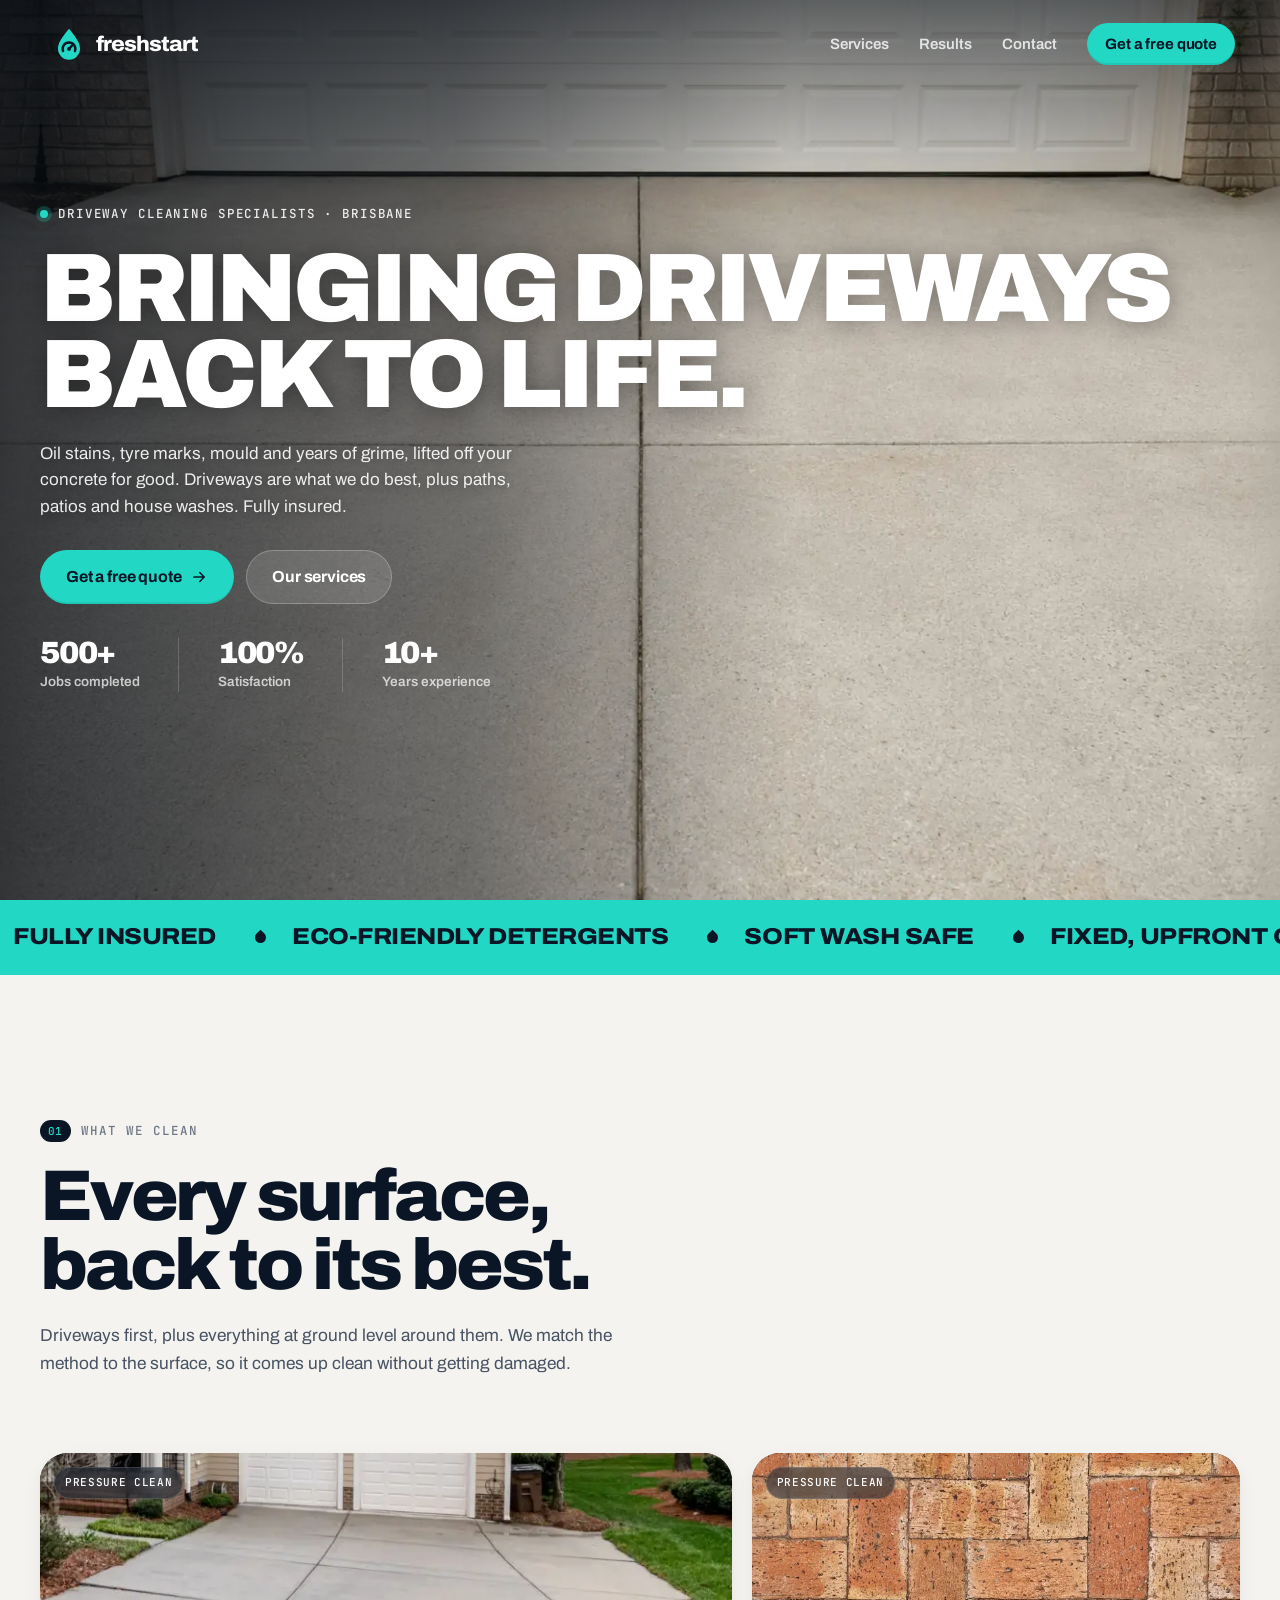
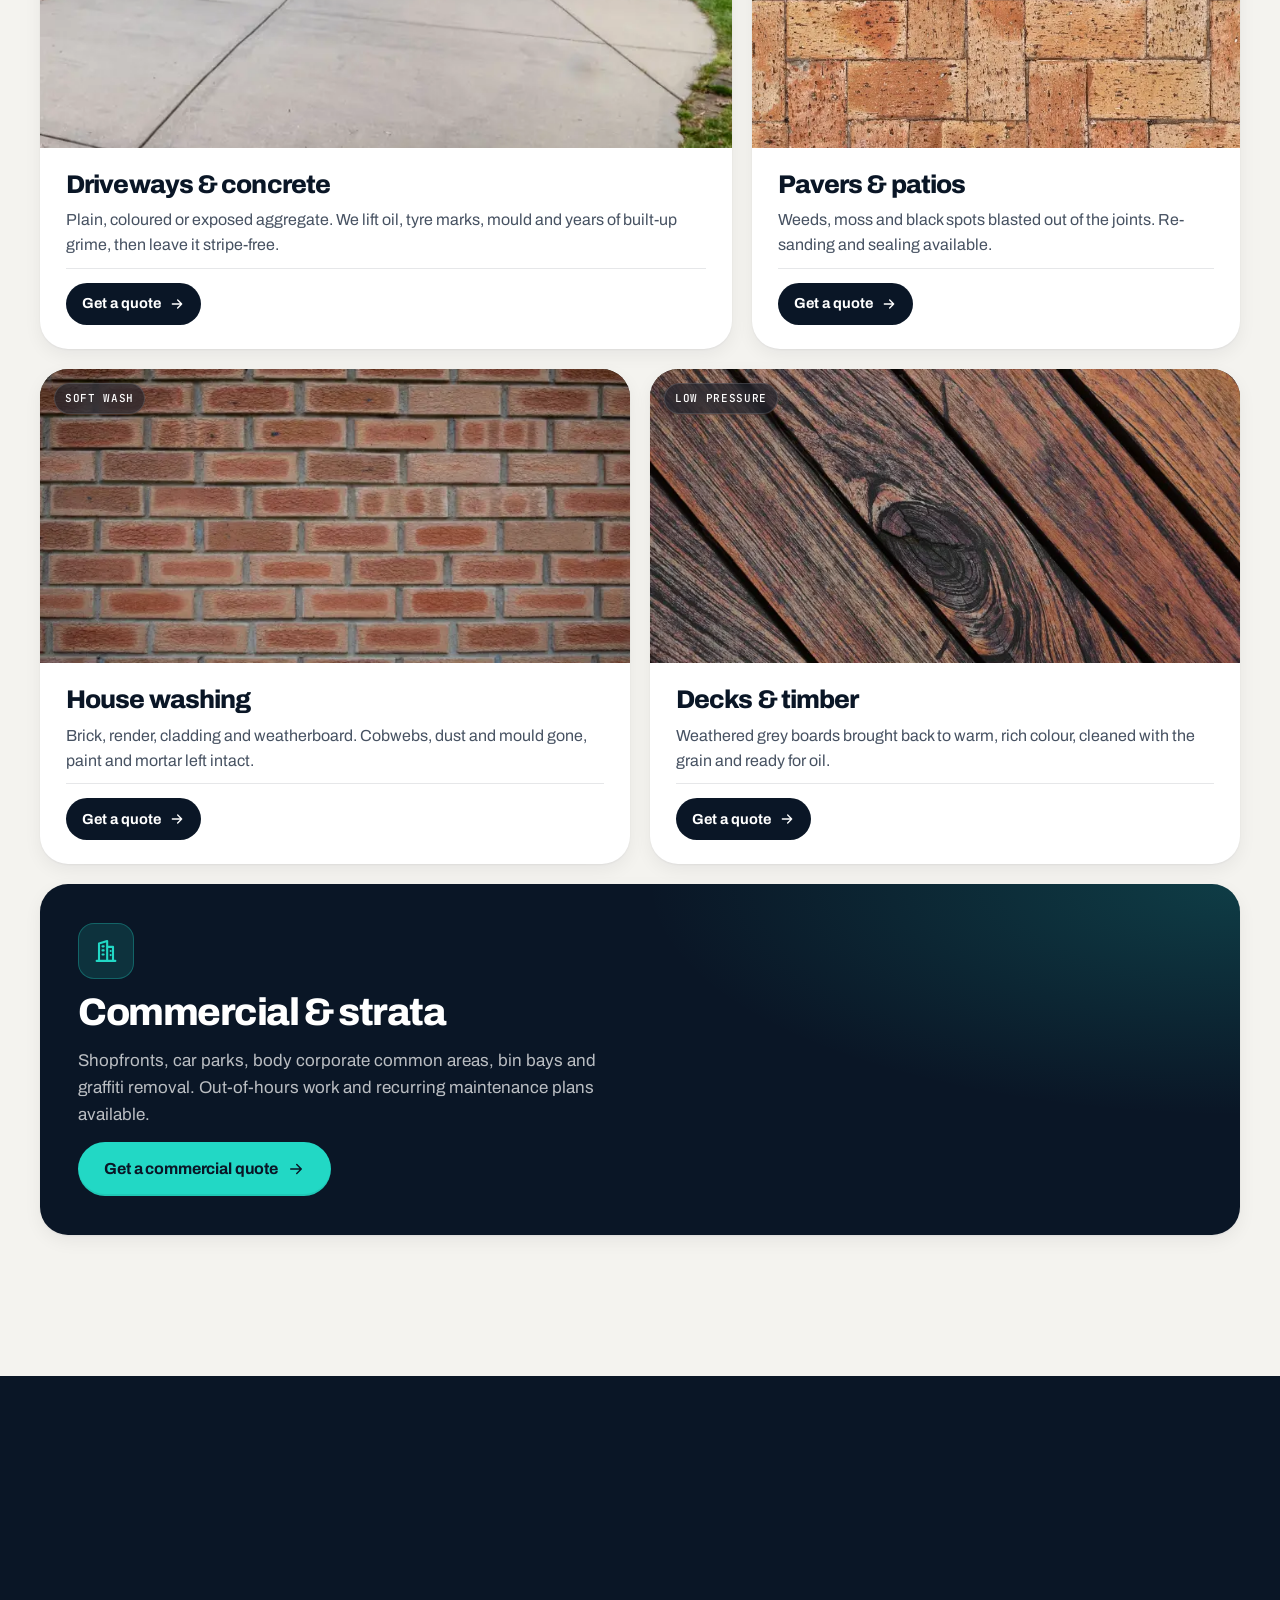
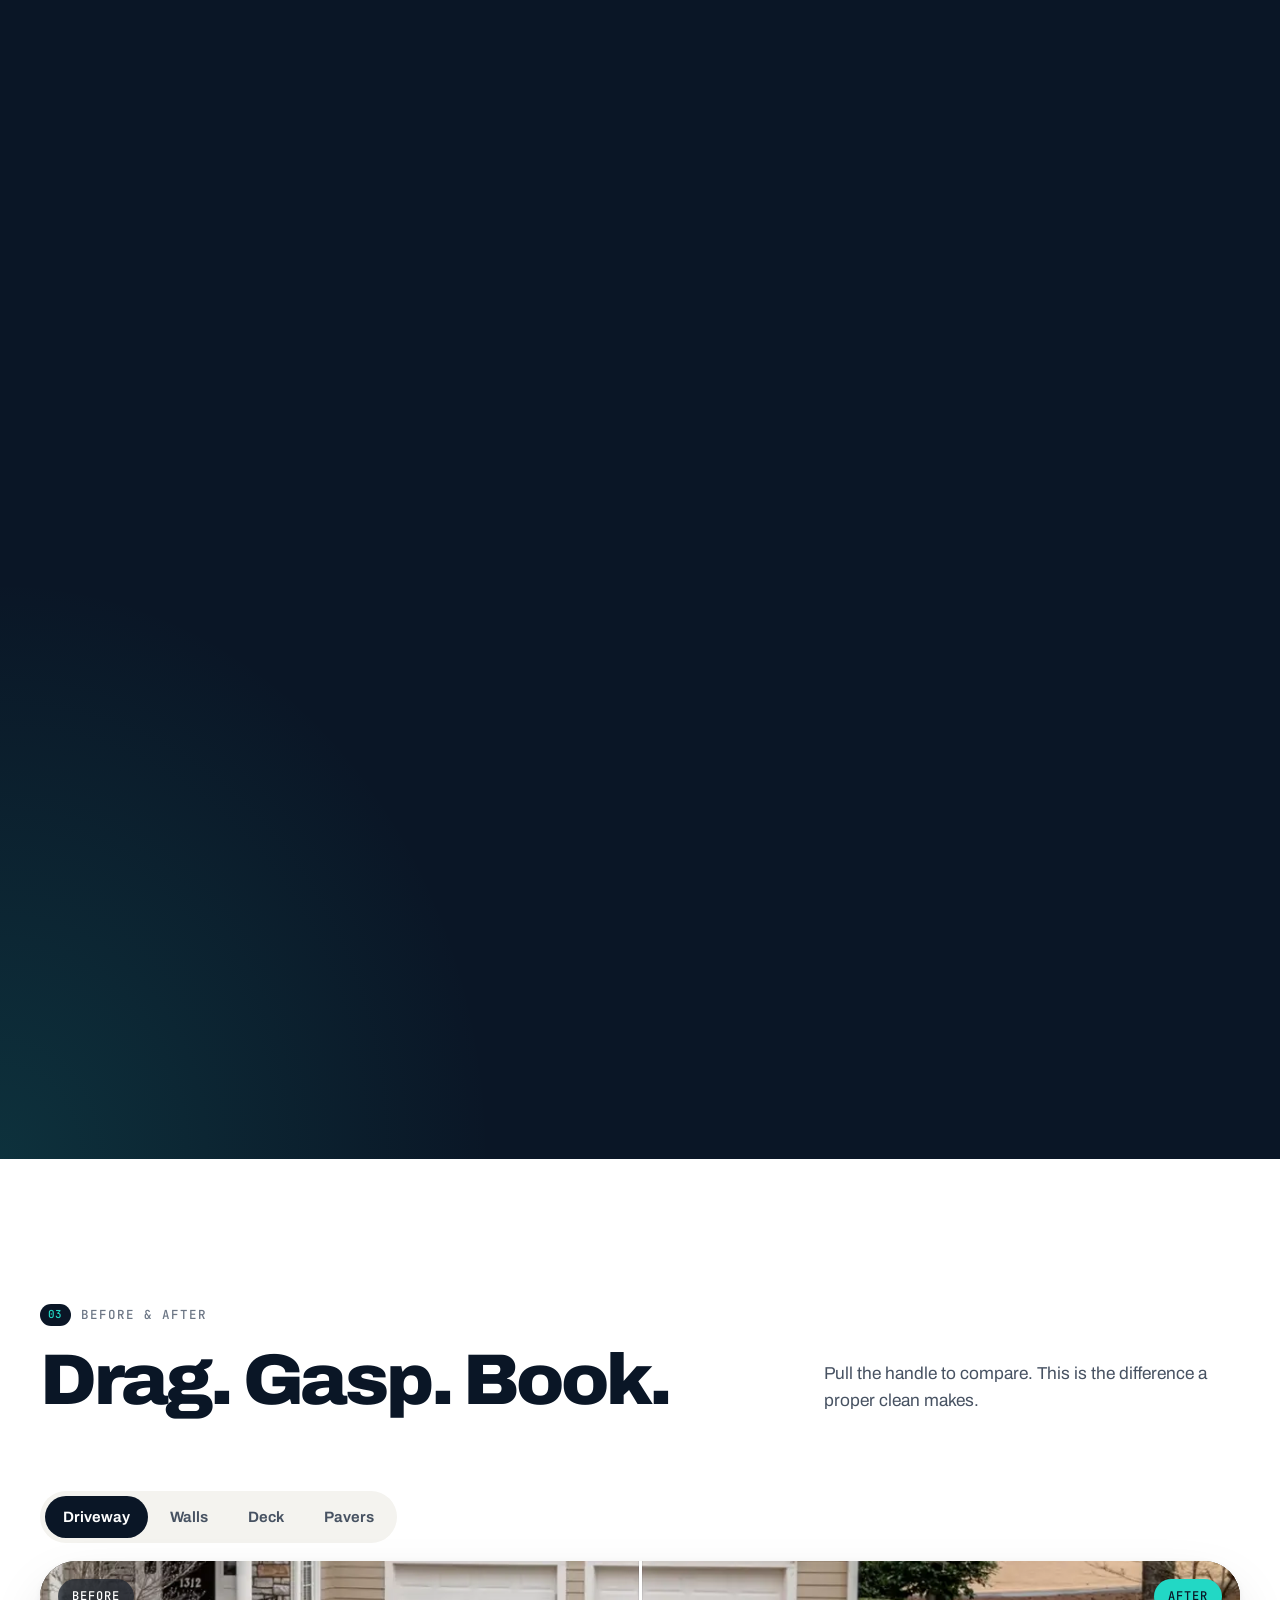
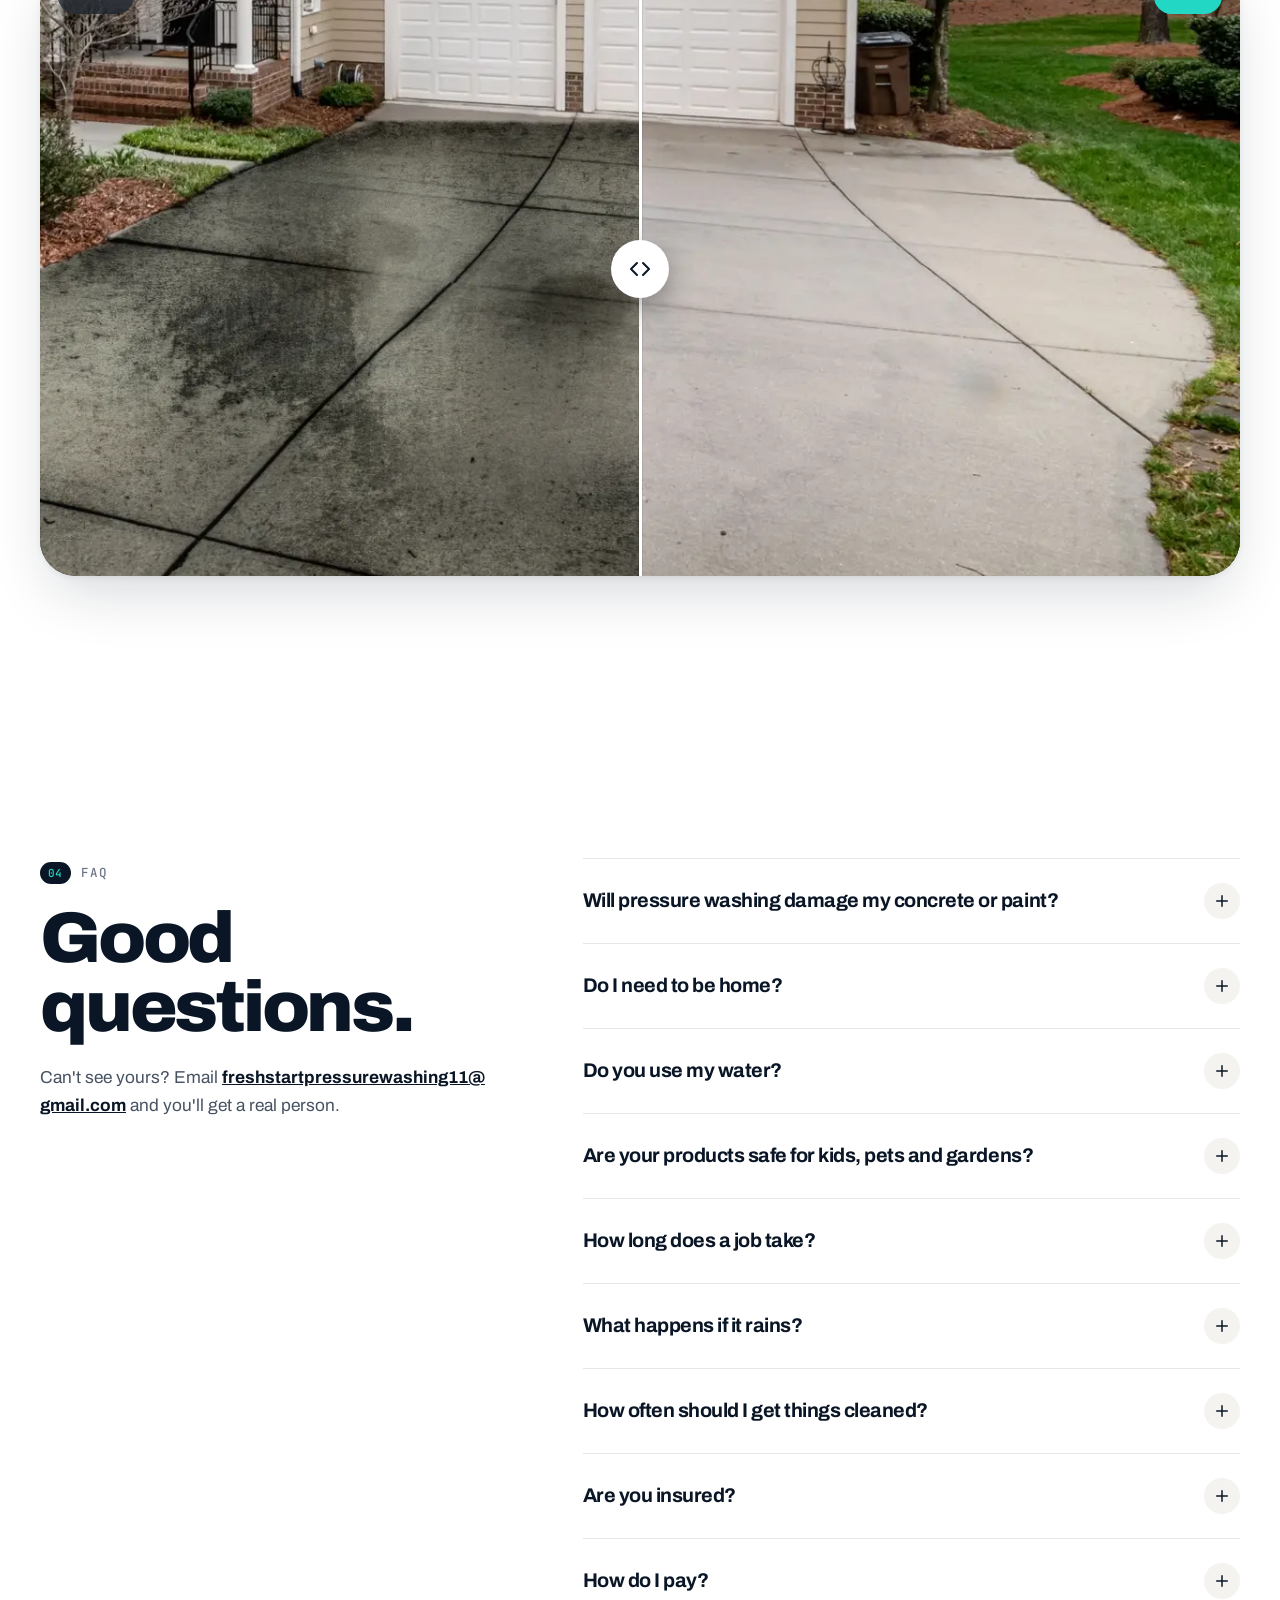
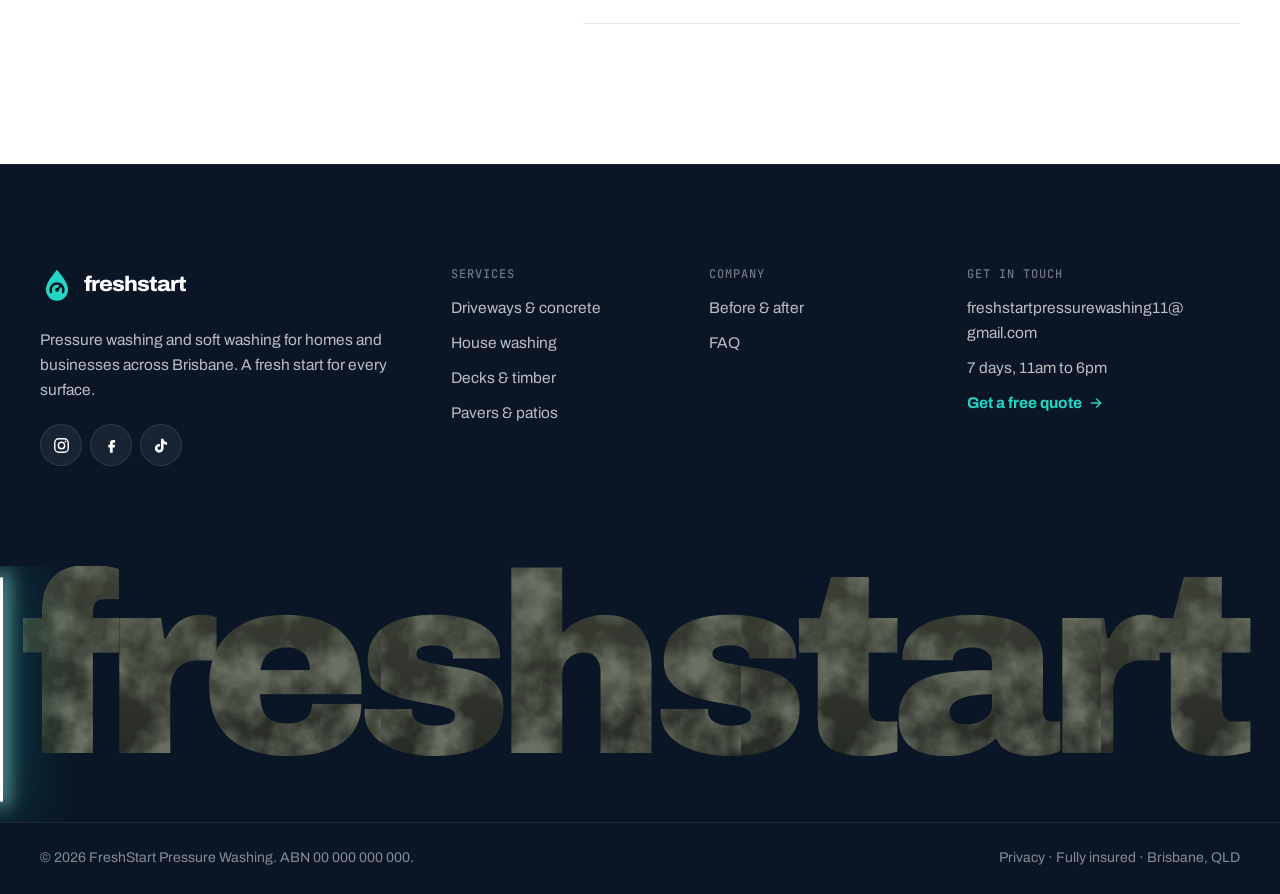
==== index.html @ 139b4329 "Host on Firebase at freshstart-washing.web.app Add firebase.json and point canonical, OG, sitemap an" ====
<!doctype html>
<html lang="en-AU">
<head>
<meta charset="utf-8">
<meta name="viewport" content="width=device-width, initial-scale=1, viewport-fit=cover">
<title>FreshStart Pressure Washing | Driveways, Paths &amp; House Washing in Brisbane</title>
<meta name="description" content="Driveways, paths, patios, pavers, decks and house washes, cleaned back to like-new. Upfront pricing, fully insured, locally owned. Get a free quote from FreshStart Pressure Washing.">
<link rel="canonical" href="https://freshstart-washing.web.app/">
<meta name="theme-color" content="#0A1626">
<meta name="color-scheme" content="light">
<meta name="robots" content="noindex"><!-- PREVIEW ONLY: delete this line when you launch on your own domain -->

<link rel="icon" href="assets/img/favicon.svg" type="image/svg+xml">
<link rel="icon" href="assets/img/favicon-32.png" sizes="32x32" type="image/png">
<link rel="apple-touch-icon" href="assets/img/apple-touch-icon.png">
<link rel="manifest" href="site.webmanifest">

<meta property="og:type" content="website">
<meta property="og:site_name" content="FreshStart Pressure Washing">
<meta property="og:locale" content="en_AU">
<meta property="og:url" content="https://freshstart-washing.web.app/">
<meta property="og:title" content="FreshStart Pressure Washing | A fresh start for every surface.">
<meta property="og:description" content="Driveways, paths, patios and house washes, cleaned back to like-new. Upfront pricing, fully insured, locally owned.">
<meta property="og:image" content="https://freshstart-washing.web.app/assets/img/og-image.jpg">
<meta property="og:image:width" content="1200">
<meta property="og:image:height" content="630">
<meta name="twitter:card" content="summary_large_image">

<link rel="preload" href="assets/fonts/archivo-latin.woff2" as="font" type="font/woff2" crossorigin>
<link rel="stylesheet" href="assets/css/styles.css?v=13">
<link rel="preload" as="image" href="assets/img/photos/hero-before-mobile.webp?v=13" media="(max-aspect-ratio: 4/5)" fetchpriority="high">
<link rel="preload" as="image" href="assets/img/photos/hero-after-mobile.webp?v=13" media="(max-aspect-ratio: 4/5)">
<link rel="preload" as="image" href="assets/img/photos/hero-before-desktop.webp?v=13" media="(min-aspect-ratio: 4/5)" fetchpriority="high">
<link rel="preload" as="image" href="assets/img/photos/hero-after-desktop.webp?v=13" media="(min-aspect-ratio: 4/5)">

<script>
  /* Decide the hero mode before first paint so the page height never jumps. */
  (function (d) {
    var h = d.documentElement; h.classList.add('js');
    try {
      var c = d.createElement('canvas'), g = c.getContext('webgl') || c.getContext('experimental-webgl');
      if (g) {
        h.classList.add('gl');
        if (!matchMedia('(prefers-reduced-motion: reduce)').matches) h.classList.add('scrolly');
        var x = g.getExtension('WEBGL_lose_context'); if (x) x.loseContext();
      }
    } catch (e) {}
  })(document);
</script>

<script type="application/ld+json">
{
  "@context": "https://schema.org",
  "@type": "HomeAndConstructionBusiness",
  "@id": "https://freshstart-washing.web.app/#business",
  "name": "FreshStart Pressure Washing",
  "slogan": "A fresh start for every surface.",
  "description": "Pressure washing and soft washing for driveways, paths, patios, pavers, decks and house exteriors.",
  "url": "https://freshstart-washing.web.app/",
  "email": "freshstartpressurewashing11@gmail.com",
  "image": "https://freshstart-washing.web.app/assets/img/og-image.jpg",
  "logo": "https://freshstart-washing.web.app/assets/img/logo-mark-512.png",
  "priceRange": "$$",
  "address": { "@type": "PostalAddress", "addressLocality": "Boondall", "addressRegion": "QLD", "postalCode": "4034", "addressCountry": "AU" },
  "areaServed": { "@type": "City", "name": "Brisbane" },
  "openingHoursSpecification": [
    { "@type": "OpeningHoursSpecification", "dayOfWeek": ["Monday","Tuesday","Wednesday","Thursday","Friday","Saturday","Sunday"], "opens": "11:00", "closes": "18:00" }
  ],
  "hasOfferCatalog": {
    "@type": "OfferCatalog",
    "name": "Exterior cleaning services",
    "itemListElement": [
      { "@type": "Offer", "itemOffered": { "@type": "Service", "name": "Driveway & concrete cleaning" } },
      { "@type": "Offer", "itemOffered": { "@type": "Service", "name": "House washing" } },
      { "@type": "Offer", "itemOffered": { "@type": "Service", "name": "Deck & timber cleaning" } },
      { "@type": "Offer", "itemOffered": { "@type": "Service", "name": "Paver & patio cleaning" } }
    ]
  }
}
</script>
</head>
<body>

<!-- Icon sprite -->
<svg width="0" height="0" style="position:absolute" aria-hidden="true" focusable="false">
  <defs>
    <symbol id="i-arrow" viewBox="0 0 24 24"><path d="M5 12h14M13 6l6 6-6 6" fill="none" stroke="currentColor" stroke-width="2" stroke-linecap="round" stroke-linejoin="round"/></symbol>
    <symbol id="i-phone" viewBox="0 0 24 24"><path d="M6.6 3.5h2.6l1.4 4-2 1.5a12 12 0 0 0 6.4 6.4l1.5-2 4 1.4v2.6a2 2 0 0 1-2.2 2A17 17 0 0 1 4.6 5.7a2 2 0 0 1 2-2.2z" fill="none" stroke="currentColor" stroke-width="1.8" stroke-linejoin="round"/></symbol>
    <symbol id="i-mail" viewBox="0 0 24 24"><rect x="3" y="5" width="18" height="14" rx="3" fill="none" stroke="currentColor" stroke-width="1.8"/><path d="M4 7.5l8 5.5 8-5.5" fill="none" stroke="currentColor" stroke-width="1.8" stroke-linecap="round" stroke-linejoin="round"/></symbol>
    <symbol id="i-clock" viewBox="0 0 24 24"><circle cx="12" cy="12" r="8.5" fill="none" stroke="currentColor" stroke-width="1.8"/><path d="M12 7.5V12l3 2" fill="none" stroke="currentColor" stroke-width="1.8" stroke-linecap="round" stroke-linejoin="round"/></symbol>
    <symbol id="i-pin" viewBox="0 0 24 24"><path d="M12 21s-6.5-5.6-6.5-11a6.5 6.5 0 0 1 13 0c0 5.4-6.5 11-6.5 11z" fill="none" stroke="currentColor" stroke-width="1.8" stroke-linejoin="round"/><circle cx="12" cy="10" r="2.4" fill="none" stroke="currentColor" stroke-width="1.8"/></symbol>
    <symbol id="i-check" viewBox="0 0 24 24"><path d="M5 12.5l4.5 4.5L19 7" fill="none" stroke="currentColor" stroke-width="2.2" stroke-linecap="round" stroke-linejoin="round"/></symbol>
    <symbol id="i-plus" viewBox="0 0 24 24"><path d="M12 5v14M5 12h14" fill="none" stroke="currentColor" stroke-width="2" stroke-linecap="round"/></symbol>
    <symbol id="i-star" viewBox="0 0 24 24"><path d="M12 2.8l2.8 5.9 6.4.8-4.7 4.4 1.2 6.4L12 17.2l-5.7 3.1 1.2-6.4-4.7-4.4 6.4-.8z" fill="currentColor"/></symbol>
    <symbol id="i-shield" viewBox="0 0 24 24"><path d="M12 3l7.5 3v5.5c0 4.6-3.2 8.3-7.5 9.5-4.3-1.2-7.5-4.9-7.5-9.5V6z" fill="none" stroke="currentColor" stroke-width="1.8" stroke-linejoin="round"/><path d="M8.6 12.2l2.4 2.4 4.4-4.8" fill="none" stroke="currentColor" stroke-width="1.8" stroke-linecap="round" stroke-linejoin="round"/></symbol>
    <symbol id="i-leaf" viewBox="0 0 24 24"><path d="M5 19.5C4.5 11 9.5 5 19.5 4.5 20 14 14.5 19.5 5 19.5z" fill="none" stroke="currentColor" stroke-width="1.8" stroke-linejoin="round"/><path d="M5 19.5l8-8" fill="none" stroke="currentColor" stroke-width="1.8" stroke-linecap="round"/></symbol>
    <symbol id="i-drop" viewBox="0 0 24 24"><path d="M12 3.2s-6.2 6.8-6.2 11.3a6.2 6.2 0 0 0 12.4 0C18.2 10 12 3.2 12 3.2z" fill="none" stroke="currentColor" stroke-width="1.8" stroke-linejoin="round"/></symbol>
    <symbol id="i-spark" viewBox="0 0 24 24"><path d="M12 3c.6 4.6 2.4 6.4 7 7-4.6.6-6.4 2.4-7 7-.6-4.6-2.4-6.4-7-7 4.6-.6 6.4-2.4 7-7z" fill="currentColor"/></symbol>
    <symbol id="i-mouse" viewBox="0 0 24 24"><rect x="7" y="3.5" width="10" height="17" rx="5" fill="none" stroke="currentColor" stroke-width="1.8"/><path class="wheel" d="M12 7.5v3" fill="none" stroke="currentColor" stroke-width="1.8" stroke-linecap="round"/></symbol>
    <symbol id="i-building" viewBox="0 0 24 24"><path d="M4 20.5h16M6 20.5V5.5l7-2v17M13 8.5h5v12M9 8h1M9 11.5h1M9 15h1M16 12h-.01M16 15.5h-.01" fill="none" stroke="currentColor" stroke-width="1.8" stroke-linecap="round" stroke-linejoin="round"/></symbol>
    <symbol id="i-insta" viewBox="0 0 24 24"><rect x="3.5" y="3.5" width="17" height="17" rx="5" fill="none" stroke="currentColor" stroke-width="1.8"/><circle cx="12" cy="12" r="4" fill="none" stroke="currentColor" stroke-width="1.8"/><circle cx="17.2" cy="6.8" r="1.1" fill="currentColor"/></symbol>
    <symbol id="i-fb" viewBox="0 0 24 24"><path d="M14 8.5h2.5V5H14a4 4 0 0 0-4 4v2H8v3.5h2V21h3.5v-6.5H16l.5-3.5h-3V9a.5.5 0 0 1 .5-.5z" fill="currentColor"/></symbol>
    <symbol id="i-tiktok" viewBox="0 0 24 24"><path d="M14.5 3.5c.4 2.6 2 4.2 4.6 4.5v3.3a8 8 0 0 1-4.5-1.4v5.6a5.5 5.5 0 1 1-5.5-5.5c.3 0 .6 0 .9.1v3.4a2.2 2.2 0 1 0 1.3 2V3.5z" fill="currentColor"/></symbol>
    <symbol id="i-dollar" viewBox="0 0 24 24"><path d="M12 3v18M16.5 7.5c-.6-1.6-2.3-2.5-4.5-2.5-2.6 0-4.5 1.3-4.5 3.3 0 4.7 9.2 2.6 9.2 7.4 0 2-2 3.3-4.7 3.3-2.3 0-4.1-1-4.7-2.8" fill="none" stroke="currentColor" stroke-width="1.8" stroke-linecap="round"/></symbol>
    <symbol id="i-tool" viewBox="0 0 24 24"><path d="M14.7 6.3a4 4 0 0 0 5 5L21 12.6a6 6 0 0 1-7.6 1.3l-6.8 6.8a2.1 2.1 0 0 1-3-3l6.8-6.8A6 6 0 0 1 11.7 3.3z" fill="none" stroke="currentColor" stroke-width="1.8" stroke-linejoin="round"/></symbol>
    <symbol id="i-smile" viewBox="0 0 24 24"><circle cx="12" cy="12" r="8.5" fill="none" stroke="currentColor" stroke-width="1.8"/><path d="M8.5 14c.9 1.4 2.1 2 3.5 2s2.6-.6 3.5-2" fill="none" stroke="currentColor" stroke-width="1.8" stroke-linecap="round"/><circle cx="9" cy="9.8" r="1.1" fill="currentColor"/><circle cx="15" cy="9.8" r="1.1" fill="currentColor"/></symbol>
    <symbol id="i-bolt" viewBox="0 0 24 24"><path d="M13 2.8L5 13.5h6l-1 7.7 8-10.7h-6z" fill="none" stroke="currentColor" stroke-width="1.8" stroke-linejoin="round"/></symbol>
    <symbol id="i-camera" viewBox="0 0 24 24"><path d="M4 8.5a2 2 0 0 1 2-2h2l1.5-2h5l1.5 2h2a2 2 0 0 1 2 2V18a2 2 0 0 1-2 2H6a2 2 0 0 1-2-2z" fill="none" stroke="currentColor" stroke-width="1.8" stroke-linejoin="round"/><circle cx="12" cy="13" r="3.5" fill="none" stroke="currentColor" stroke-width="1.8"/></symbol>
  </defs>
</svg>

<a class="skip" href="#main">Skip to content</a>

<!-- ===================================================== NAV -->
<header class="nav" id="nav">
  <div class="nav__bar">
    <a class="brand" href="#top" aria-label="FreshStart Pressure Washing, back to top">
      <svg class="brand__mark" viewBox="0 0 48 48" aria-hidden="true">
        <path d="M24 2.6c-3.9 5.1-15.6 17.5-15.6 27.9a15.6 15.6 0 0 0 31.2 0C39.6 20.1 27.9 7.7 24 2.6z" fill="#22D8C5"/>
        <path d="M15.6 34.1a9 9 0 1 1 16.8 0" fill="none" stroke="#0A1626" stroke-width="3.4" stroke-linecap="round"/>
        <path d="M24 31l4.6-5.3" fill="none" stroke="#0A1626" stroke-width="3.4" stroke-linecap="round"/>
        <circle cx="24" cy="31" r="2.7" fill="#0A1626"/>
      </svg>
      <span class="brand__word">freshstart</span>
    </a>
    <nav class="nav__links" aria-label="Main">
      <a href="#services">Services</a>
      <a href="#results">Results</a>
      <a href="#quote">Contact</a>
    </nav>
    <div class="nav__actions">
      <a class="btn btn--primary btn--sm" href="#quote">Get a free quote</a>
      <button class="nav__toggle" type="button" aria-expanded="false" aria-controls="menu" aria-label="Open menu"><span></span><span></span></button>
    </div>
  </div>
</header>

<div class="menu" id="menu" aria-hidden="true">
  <nav class="menu__links" aria-label="Mobile">
    <a href="#services">Services</a>
    <a href="#results">Results</a>
    <!-- <a href="#reviews">Reviews</a> (un-comment with the reviews section) -->
    <a href="#faq">FAQ</a>
    <a href="#quote">Contact</a>
  </nav>
  <div class="menu__foot">
    <a class="btn btn--primary btn--block" href="#quote">Get a free quote <svg aria-hidden="true"><use href="#i-arrow"/></svg></a>
    <a class="btn btn--glass btn--block" href="mailto:freshstartpressurewashing11@gmail.com"><svg aria-hidden="true"><use href="#i-mail"/></svg> Email us</a>
  </div>
</div>

<main id="main">

<!-- ===================================================== HERO -->
<section class="hero" id="top" aria-labelledby="hero-title">
  <div class="hero__stage">
    <canvas class="hero__gl" aria-hidden="true"></canvas>
    <canvas class="hero__fx" aria-hidden="true"></canvas>
    <div class="hero__veil" aria-hidden="true"></div>

    <div class="hero__intro">
      <div class="wrap">
        <p class="hero__eyebrow fade"><span class="dot" aria-hidden="true"></span>Driveway cleaning specialists · Brisbane</p>
        <h1 class="hero__title fade" id="hero-title"><span class="ln">Bringing driveways</span> <span class="ln">back to life.</span></h1>
        <p class="hero__lede fade">Oil stains, tyre marks, mould and years of grime, lifted off your concrete for good. Driveways are what we do best, plus paths, patios and house washes. Fully insured.</p>
        <div class="hero__ctas fade">
          <a class="btn btn--primary" href="#quote">Get a free quote <svg aria-hidden="true"><use href="#i-arrow"/></svg></a>
          <a class="btn btn--glass" href="#services">Our services</a>
        </div>
        <ul class="hero__stats fade" aria-label="FreshStart by the numbers">
          <li><b>500+</b><span>Jobs completed</span></li>
          <li><b>100%</b><span>Satisfaction</span></li>
          <li><b>10+</b><span>Years experience</span></li>
        </ul>
      </div>
    </div>

    <div class="hero__outro">
      <div class="wrap">
        <p class="hero__eyebrow"><span class="tick" aria-hidden="true"><svg><use href="#i-check"/></svg></span>100% spotless</p>
        <h2 class="hero__outro-title">Like the day it was poured.</h2>
        <p class="hero__lede">That took a few seconds of scrolling. Ours takes a morning, and the clean lasts. Now picture the paths, the patio and the walls.</p>
        <div class="hero__ctas">
          <a class="btn btn--primary" href="#quote">Get a free quote <svg aria-hidden="true"><use href="#i-arrow"/></svg></a>
          <a class="btn btn--glass" href="#services">See what we clean</a>
        </div>
      </div>
    </div>

    <div class="hud" aria-hidden="true">
      <span class="hud__icon"><svg><use href="#i-mouse"/></svg></span>
      <span class="hud__label">Scroll to clean</span>
      <span class="hud__track"><span class="hud__fill"></span></span>
      <span class="hud__pct">0%</span>
    </div>
  </div>
</section>

<!-- ===================================================== TICKER -->
<section class="ticker" aria-label="Why people choose us">
  <div class="ticker__track">
    <ul class="ticker__list">
      <li>Fully insured</li><li>Eco-friendly detergents</li><li>Soft wash safe</li><li>Fixed, upfront quotes</li><li>Satisfaction guaranteed</li><li>Locally owned</li><li>No mess left behind</li>
    </ul>
    <ul class="ticker__list" aria-hidden="true">
      <li>Fully insured</li><li>Eco-friendly detergents</li><li>Soft wash safe</li><li>Fixed, upfront quotes</li><li>Satisfaction guaranteed</li><li>Locally owned</li><li>No mess left behind</li>
    </ul>
  </div>
</section>

<!-- ===================================================== SERVICES -->
<section class="section services" id="services">
  <div class="wrap">
    <header class="sec-head rv">
      <p class="eyebrow"><span></span>What we clean</p>
      <h2>Every surface, back to its best.</h2>
      <p class="sec-head__lede">Driveways first, plus everything at ground level around them. We match the method to the surface, so it comes up clean without getting damaged.</p>
    </header>

    <div class="bento">
      <article class="svc svc--wide rv" data-photo="driveway">
        <div class="svc__media"><img src="assets/img/photos/driveway-after-720.webp" srcset="assets/img/photos/driveway-after-720.webp 720w, assets/img/photos/driveway-after-1280.webp 1280w" sizes="(max-width: 640px) 100vw, (max-width: 1023px) 50vw, 40vw" alt="" loading="lazy" decoding="async"><span class="svc__chip">Pressure clean</span></div>
        <div class="svc__body">
          <h3>Driveways &amp; concrete</h3>
          <p>Plain, coloured or exposed aggregate. We lift oil, tyre marks, mould and years of built-up grime, then leave it stripe-free.</p>
          <div class="svc__foot"><a class="svc__quote" href="#quote" data-quote="Driveway">Get a quote <svg aria-hidden="true"><use href="#i-arrow"/></svg></a></div>
        </div>
      </article>

      <article class="svc svc--mid rv" style="--d:1" data-photo="pavers">
        <div class="svc__media"><img src="assets/img/photos/pavers-after-720.webp" srcset="assets/img/photos/pavers-after-720.webp 720w, assets/img/photos/pavers-after-1280.webp 1280w" sizes="(max-width: 640px) 100vw, (max-width: 1023px) 50vw, 40vw" alt="" loading="lazy" decoding="async"><span class="svc__chip">Pressure clean</span></div>
        <div class="svc__body">
          <h3>Pavers &amp; patios</h3>
          <p>Weeds, moss and black spots blasted out of the joints. Re-sanding and sealing available.</p>
          <div class="svc__foot"><a class="svc__quote" href="#quote" data-quote="Paths &amp; patio">Get a quote <svg aria-hidden="true"><use href="#i-arrow"/></svg></a></div>
        </div>
      </article>

      <article class="svc svc--half rv" data-photo="brick">
        <div class="svc__media"><img src="assets/img/photos/brick-after-720.webp" srcset="assets/img/photos/brick-after-720.webp 720w, assets/img/photos/brick-after-1280.webp 1280w" sizes="(max-width: 640px) 100vw, (max-width: 1023px) 50vw, 40vw" alt="" loading="lazy" decoding="async"><span class="svc__chip">Soft wash</span></div>
        <div class="svc__body">
          <h3>House washing</h3>
          <p>Brick, render, cladding and weatherboard. Cobwebs, dust and mould gone, paint and mortar left intact.</p>
          <div class="svc__foot"><a class="svc__quote" href="#quote" data-quote="House wash">Get a quote <svg aria-hidden="true"><use href="#i-arrow"/></svg></a></div>
        </div>
      </article>

      <article class="svc svc--half rv" style="--d:1" data-photo="deck">
        <div class="svc__media"><img src="assets/img/photos/deck-after-720.webp" srcset="assets/img/photos/deck-after-720.webp 720w, assets/img/photos/deck-after-1280.webp 1280w" sizes="(max-width: 640px) 100vw, (max-width: 1023px) 50vw, 40vw" alt="" loading="lazy" decoding="async"><span class="svc__chip">Low pressure</span></div>
        <div class="svc__body">
          <h3>Decks &amp; timber</h3>
          <p>Weathered grey boards brought back to warm, rich colour, cleaned with the grain and ready for oil.</p>
          <div class="svc__foot"><a class="svc__quote" href="#quote" data-quote="Deck">Get a quote <svg aria-hidden="true"><use href="#i-arrow"/></svg></a></div>
        </div>
      </article>

      <article class="svc svc--full svc--dark rv">
        <div class="svc__dark">
          <span class="svc__icon" aria-hidden="true"><svg><use href="#i-building"/></svg></span>
          <h3>Commercial &amp; strata</h3>
          <p>Shopfronts, car parks, body corporate common areas, bin bays and graffiti removal. Out-of-hours work and recurring maintenance plans available.</p>
          <a class="btn btn--primary" href="#quote" data-quote="Commercial">Get a commercial quote <svg aria-hidden="true"><use href="#i-arrow"/></svg></a>
        </div>
      </article>
    </div>
  </div>
</section>

<!-- ===================================================== QUOTE -->
<section class="section quote" id="quote">
  <div class="wrap quote__grid">
    <div class="quote__copy rv">
      <p class="eyebrow eyebrow--light"><span></span>Free quote</p>
      <h2>Ready for a fresh start?</h2>
      <p class="quote__lede">Send us a few details and a couple of photos, and we'll get back to you with a free, no-obligation quote, usually the same day.</p>
      <ul class="contact-list">
        <li><svg aria-hidden="true"><use href="#i-mail"/></svg><span><small>Email</small><a href="mailto:freshstartpressurewashing11@gmail.com">freshstartpressurewashing11@<wbr>gmail.com</a></span></li>
        <li><svg aria-hidden="true"><use href="#i-clock"/></svg><span><small>Business hours</small>7 days, 11am to 6pm</span></li>
      </ul>
      <div class="guarantee">
        <svg aria-hidden="true"><use href="#i-shield"/></svg>
        <p><b>The FreshStart guarantee.</b> If you're not happy with any part of the job, tell us within 7 days and we'll come back and fix it, free.</p>
      </div>
    </div>

    <form class="form rv" style="--d:1" id="quote-form" action="https://formsubmit.co/freshstartpressurewashing11@gmail.com" method="POST" enctype="multipart/form-data" novalidate>
      <input type="hidden" name="_subject" value="New quote request from the FreshStart website">
      <input type="hidden" name="_template" value="table">
      <input type="hidden" name="_captcha" value="false">
      <input type="hidden" name="_next" value="https://freshstart-washing.web.app/?sent=1#quote">
      <input type="hidden" name="Services" value="">
      <div class="form__body">
        <div class="form__row">
          <label class="field"><span>Name</span><input name="name" autocomplete="name" required></label>
          <label class="field"><span>Phone</span><input name="phone" type="tel" inputmode="tel" autocomplete="tel" required></label>
        </div>
        <div class="form__row">
          <label class="field"><span>Email <em>(optional)</em></span><input name="email" type="email" autocomplete="email"></label>
          <label class="field"><span>Suburb</span><input name="suburb" autocomplete="address-level2" required></label>
        </div>
        <fieldset class="field field--chips">
          <legend>What needs a clean?</legend>
          <div class="chipset">
            <label class="chip"><input type="checkbox" name="services" value="Driveway"><span>Driveway</span></label>
            <label class="chip"><input type="checkbox" name="services" value="Paths &amp; patio"><span>Paths &amp; patio</span></label>
            <label class="chip"><input type="checkbox" name="services" value="House wash"><span>House wash</span></label>
            <label class="chip"><input type="checkbox" name="services" value="Deck"><span>Deck</span></label>
            <label class="chip"><input type="checkbox" name="services" value="Commercial"><span>Commercial</span></label>
          </div>
        </fieldset>
        <div class="photos" data-photos>
          <div class="photos__head">
            <span class="photos__badge"><svg aria-hidden="true"><use href="#i-spark"/></svg>Recommended</span>
            <b>Add photos of the area</b>
            <p>Quotes with photos come back faster and more accurate. Snap the whole area, plus close-ups of any oil stains, mould or problem spots.</p>
          </div>
          <label class="photos__drop" for="photo-input" data-photos-drop>
            <span class="photos__icon" aria-hidden="true"><svg><use href="#i-camera"/></svg></span>
            <span class="photos__cta">Take or upload photos</span>
            <small>Up to 6 photos · tap to use your camera or gallery</small>
          </label>
          <input id="photo-input" class="photos__input" type="file" accept="image/*" multiple>
          <ul class="photos__grid" data-photos-grid aria-live="polite"></ul>
          <p class="photos__status" data-photos-status hidden></p>
        </div>
        <label class="field"><span>Approx. size <em>(optional)</em></span><input name="size" inputmode="text" placeholder="E.g. 60 m², or a double driveway"></label>
        <label class="field"><span>Anything else? <em>(optional)</em></span><textarea name="message" rows="4" placeholder="E.g. double driveway, two-storey house, oil stain near the garage."></textarea></label>

        <input class="hp" type="text" name="_honey" tabindex="-1" autocomplete="off" aria-hidden="true">
        <button class="btn btn--primary btn--block btn--lg" type="submit"><span>Send my quote request</span><svg aria-hidden="true"><use href="#i-arrow"/></svg></button>
        <p class="form__note">We'll reply within one business day. No spam, ever.</p>
        <p class="form__error" role="alert" hidden></p>
      </div>
      <div class="form__done" hidden tabindex="-1">
        <span class="form__done-icon" aria-hidden="true"><svg><use href="#i-check"/></svg></span>
        <h3>Request sent. Nice one.</h3>
        <p>We'll be in touch soon with your free quote. Questions in the meantime? Email <a href="mailto:freshstartpressurewashing11@gmail.com">freshstartpressurewashing11@<wbr>gmail.com</a>.</p>
      </div>
    </form>
  </div>
</section>

<!-- ===================================================== BEFORE / AFTER -->
<section class="section results" id="results">
  <div class="wrap">
    <header class="sec-head sec-head--split rv">
      <div>
        <p class="eyebrow"><span></span>Before &amp; after</p>
        <h2>Drag. Gasp. Book.</h2>
      </div>
      <p class="sec-head__lede">Pull the handle to compare. This is the difference a proper clean makes.</p>
    </header>

    <!--
      PLACEHOLDER PHOTOS: the clean shots are royalty-free stock photos (Pexels) and the
      "before" versions have dirt added digitally. Replace them with your own job photos
      before launch: save as assets/img/photos/<name>-before-720.webp / -1280.webp (and
      -after-), or put data-before="..." data-after="..." on a tab button.
    -->
    <div class="ba rv" data-ba>
      <div class="ba__tabs" role="tablist" aria-label="Surface">
        <button role="tab" type="button" aria-selected="true" data-photo="driveway">Driveway</button>
        <button role="tab" type="button" aria-selected="false" data-photo="brick">Walls</button>
        <button role="tab" type="button" aria-selected="false" data-photo="deck">Deck</button>
        <button role="tab" type="button" aria-selected="false" data-photo="pavers">Pavers</button>
      </div>
      <div class="ba__frame">
        <img class="ba__photo ba__photo--before" alt="" decoding="async">
        <img class="ba__photo ba__photo--after" alt="" decoding="async">
        <span class="ba__tag ba__tag--before">Before</span>
        <span class="ba__tag ba__tag--after">After</span>
        <div class="ba__divider" role="slider" tabindex="0" aria-label="Before and after comparison. Use arrow keys to move." aria-valuemin="0" aria-valuemax="100" aria-valuenow="50" aria-valuetext="50% after">
          <span class="ba__knob" aria-hidden="true"><svg viewBox="0 0 24 24"><path d="M9 6l-6 6 6 6M15 6l6 6-6 6" fill="none" stroke="currentColor" stroke-width="2" stroke-linecap="round" stroke-linejoin="round"/></svg></span>
        </div>
      </div>
    </div>
  </div>
</section>

<!-- ===================================================== REVIEWS -->
<!--
  SAMPLE REVIEWS: these are placeholders written for the template, and the section is HIDDEN
  (see the "hidden" attribute below) until real reviews go in. Also un-comment the two Reviews links.
  Replace them with real customer reviews (with permission) before you go live.
  Publishing invented reviews is misleading conduct under Australian Consumer Law.
-->
<section class="section reviews" id="reviews" hidden>
  <div class="wrap">
    <header class="sec-head sec-head--center rv">
      <p class="eyebrow"><span></span>Reviews</p>
      <h2>Neighbours talk.</h2>
    </header>
    <div class="reviews__grid">
      <figure class="review rv">
        <div class="stars" aria-label="5 out of 5 stars"><svg><use href="#i-star"/></svg><svg><use href="#i-star"/></svg><svg><use href="#i-star"/></svg><svg><use href="#i-star"/></svg><svg><use href="#i-star"/></svg></div>
        <blockquote>“Our driveway hadn't been cleaned in the eleven years we've lived here. It honestly looks like new concrete. On time, polite, and they left everything spotless.”</blockquote>
        <figcaption><span class="avatar" aria-hidden="true">S</span><span><b>Sarah M.</b><small>Ashgrove · Driveway &amp; paths</small></span></figcaption>
      </figure>
      <figure class="review rv" style="--d:1">
        <div class="stars" aria-label="5 out of 5 stars"><svg><use href="#i-star"/></svg><svg><use href="#i-star"/></svg><svg><use href="#i-star"/></svg><svg><use href="#i-star"/></svg><svg><use href="#i-star"/></svg></div>
        <blockquote>“Got three quotes for our exposed aggregate driveway. These guys were the only ones who explained how they'd protect the finish. Six months on it still looks brand new.”</blockquote>
        <figcaption><span class="avatar" aria-hidden="true">D</span><span><b>Daniel K.</b><small>Carindale · Driveway</small></span></figcaption>
      </figure>
      <figure class="review rv" style="--d:2">
        <div class="stars" aria-label="5 out of 5 stars"><svg><use href="#i-star"/></svg><svg><use href="#i-star"/></svg><svg><use href="#i-star"/></svg><svg><use href="#i-star"/></svg><svg><use href="#i-star"/></svg></div>
        <blockquote>“Booked the house wash and deck before we listed. Our agent reckons it made a real difference at the open home. Worth every cent.”</blockquote>
        <figcaption><span class="avatar" aria-hidden="true">P</span><span><b>Priya &amp; Tom</b><small>Bulimba · House wash &amp; deck</small></span></figcaption>
      </figure>
    </div>
  </div>
</section>

<!-- ===================================================== FAQ -->
<section class="section faq" id="faq">
  <div class="wrap faq__grid">
    <header class="sec-head faq__head rv">
      <p class="eyebrow"><span></span>FAQ</p>
      <h2>Good questions.</h2>
      <p class="sec-head__lede">Can't see yours? Email <a href="mailto:freshstartpressurewashing11@gmail.com">freshstartpressurewashing11@<wbr>gmail.com</a> and you'll get a real person.</p>
    </header>
    <div class="faq__list rv" style="--d:1">
      <details class="qa">
        <summary>Will pressure washing damage my concrete or paint?<span class="qa__icon" aria-hidden="true"><svg><use href="#i-plus"/></svg></span></summary>
        <div class="qa__a"><p>Not the way we do it. Delicate surfaces like render, paint and timber get a low-pressure soft wash: a biodegradable solution does the heavy lifting, then we rinse gently. Real pressure is saved for tough surfaces like concrete and pavers.</p></div>
      </details>
      <details class="qa">
        <summary>Do I need to be home?<span class="qa__icon" aria-hidden="true"><svg><use href="#i-plus"/></svg></span></summary>
        <div class="qa__a"><p>Nope. As long as we can reach the areas being cleaned and use an outside tap, you can be at work, on holiday or inside with a coffee. We'll send photos when we're done.</p></div>
      </details>
      <details class="qa">
        <summary>Do you use my water?<span class="qa__icon" aria-hidden="true"><svg><use href="#i-plus"/></svg></span></summary>
        <div class="qa__a"><p>We connect to your outside tap. Because pressure cleaning works so much faster than a hose, it uses far less water to get the job done, and we always follow local water restrictions.</p></div>
      </details>
      <details class="qa">
        <summary>Are your products safe for kids, pets and gardens?<span class="qa__icon" aria-hidden="true"><svg><use href="#i-plus"/></svg></span></summary>
        <div class="qa__a"><p>Yes. We use biodegradable, garden-safe detergents, wet down and rinse nearby plants, and just ask that pets stay inside while we work. Everything's safe to walk on once it's dry.</p></div>
      </details>
      <details class="qa">
        <summary>How long does a job take?<span class="qa__icon" aria-hidden="true"><svg><use href="#i-plus"/></svg></span></summary>
        <div class="qa__a"><p>Most driveways take one to three hours. A single-storey house wash is usually half a day. You'll get a time estimate with your quote.</p></div>
      </details>
      <details class="qa">
        <summary>What happens if it rains?<span class="qa__icon" aria-hidden="true"><svg><use href="#i-plus"/></svg></span></summary>
        <div class="qa__a"><p>Light rain doesn't stop us. If the weather turns properly bad, we'll move your booking at no cost.</p></div>
      </details>
      <details class="qa">
        <summary>How often should I get things cleaned?<span class="qa__icon" aria-hidden="true"><svg><use href="#i-plus"/></svg></span></summary>
        <div class="qa__a"><p>Brisbane's humidity means mould and algae come back fast. Driveways and paths look their best with a clean every 12 to 18 months, and house washes every year or two.</p></div>
      </details>
      <details class="qa">
        <summary>Are you insured?<span class="qa__icon" aria-hidden="true"><svg><use href="#i-plus"/></svg></span></summary>
        <div class="qa__a"><p>Yes. We carry full public liability insurance and we're happy to send a certificate of currency before we start.</p></div>
      </details>
      <details class="qa">
        <summary>How do I pay?<span class="qa__icon" aria-hidden="true"><svg><use href="#i-plus"/></svg></span></summary>
        <div class="qa__a"><p>Once the job's done and you're happy, we send an invoice. Pay by card or bank transfer, or tap on the day.</p></div>
      </details>
    </div>
  </div>
</section>

</main>

<!-- ===================================================== FOOTER -->
<footer class="footer" data-footer>
  <div class="wrap footer__grid">
    <div class="footer__brand">
      <a class="brand brand--footer" href="#top" aria-label="FreshStart Pressure Washing, back to top">
        <svg class="brand__mark" viewBox="0 0 48 48" aria-hidden="true">
          <path d="M24 2.6c-3.9 5.1-15.6 17.5-15.6 27.9a15.6 15.6 0 0 0 31.2 0C39.6 20.1 27.9 7.7 24 2.6z" fill="#22D8C5"/>
          <path d="M15.6 34.1a9 9 0 1 1 16.8 0" fill="none" stroke="#0A1626" stroke-width="3.4" stroke-linecap="round"/>
          <path d="M24 31l4.6-5.3" fill="none" stroke="#0A1626" stroke-width="3.4" stroke-linecap="round"/>
          <circle cx="24" cy="31" r="2.7" fill="#0A1626"/>
        </svg>
        <span class="brand__word">freshstart</span>
      </a>
      <p class="footer__tag">Pressure washing and soft washing for homes and businesses across Brisbane. A fresh start for every surface.</p>
      <div class="socials">
        <a href="#" aria-label="Instagram"><svg aria-hidden="true"><use href="#i-insta"/></svg></a>
        <a href="#" aria-label="Facebook"><svg aria-hidden="true"><use href="#i-fb"/></svg></a>
        <a href="#" aria-label="TikTok"><svg aria-hidden="true"><use href="#i-tiktok"/></svg></a>
      </div>
    </div>
    <nav aria-label="Services">
      <h4>Services</h4>
      <ul>
        <li><a href="#services">Driveways &amp; concrete</a></li>
        <li><a href="#services">House washing</a></li>
        <li><a href="#services">Decks &amp; timber</a></li>
        <li><a href="#services">Pavers &amp; patios</a></li>
      </ul>
    </nav>
    <nav aria-label="Company">
      <h4>Company</h4>
      <ul>
        <li><a href="#results">Before &amp; after</a></li>
        <!-- <li><a href="#reviews">Reviews</a></li> (un-comment with the reviews section) -->
        <li><a href="#faq">FAQ</a></li>
      </ul>
    </nav>
    <div>
      <h4>Get in touch</h4>
      <ul>
        <li><a href="mailto:freshstartpressurewashing11@gmail.com">freshstartpressurewashing11@<wbr>gmail.com</a></li>
        <li>7 days, 11am to 6pm</li>
        <li><a class="footer__cta" href="#quote">Get a free quote <svg aria-hidden="true"><use href="#i-arrow"/></svg></a></li>
      </ul>
    </div>
  </div>

  <div class="footer__giant" aria-hidden="true">
    <span class="giant giant--dirty">freshstart</span>
    <span class="giant giant--clean">freshstart</span>
    <span class="giant__spray"></span>
  </div>

  <div class="wrap footer__legal">
    <p>© <span data-year>2026</span> FreshStart Pressure Washing. ABN 00 000 000 000.</p>
    <p><a href="privacy.html">Privacy</a><span aria-hidden="true"> · </span>Fully insured · Brisbane, QLD</p>
  </div>
</footer>

<!-- Mobile quick actions -->
<div class="dock" data-dock>
  <a class="btn btn--primary" href="#quote">Get a free quote <svg aria-hidden="true"><use href="#i-arrow"/></svg></a>
</div>

<script src="assets/js/surface-engine.js?v=13" defer></script>
<script src="assets/js/app.js?v=13" defer></script>
<script data-goatcounter="https://smuffinz.goatcounter.com/count" async src="//gc.zgo.at/count.js"></script>
</body>
</html>
---- assets/css/styles.css ----
/* ==========================================================================
   FreshStart Pressure Washing — site styles
   Brand tokens live in :root. Change --aqua / --ink to re-skin everything.
   ========================================================================== */

/* Self-hosted fonts (SIL Open Font License, see assets/fonts/OFL-*.txt). Latin subset only. */
@font-face {
  font-family: 'Archivo'; font-style: normal; font-weight: 400 900; font-stretch: 75% 125%; font-display: swap;
  src: url(../fonts/archivo-latin.woff2) format('woff2');
  unicode-range: U+0000-00FF, U+0131, U+0152-0153, U+02BB-02BC, U+02C6, U+02DA, U+02DC, U+0304, U+0308, U+0329, U+2000-206F, U+20AC, U+2122, U+2191, U+2193, U+2212, U+2215, U+FEFF, U+FFFD;
}
@font-face {
  font-family: 'JetBrains Mono'; font-style: normal; font-weight: 500; font-display: swap;
  src: url(../fonts/jetbrains-mono-500-latin.woff2) format('woff2');
  unicode-range: U+0000-00FF, U+0131, U+0152-0153, U+02BB-02BC, U+02C6, U+02DA, U+02DC, U+0304, U+0308, U+0329, U+2000-206F, U+20AC, U+2122, U+2191, U+2193, U+2212, U+2215, U+FEFF, U+FFFD;
}

:root {
  --ink: #0A1626;
  --ink-2: #102238;
  --ink-3: #1A3050;
  --paper: #F4F3EF;
  --paper-2: #EBE9E3;
  --white: #FFFFFF;

  --text: #0A1626;
  --text-2: #475262;
  --text-3: #6C7685;
  --line: rgba(10, 22, 38, .10);
  --line-2: rgba(10, 22, 38, .17);

  --aqua: #22D8C5;
  --aqua-hi: #63F2E2;
  --aqua-deep: #087A6F;
  --sun: #FFC23D;
  --danger: #E5484D;

  --r-sm: 12px;
  --r: 20px;
  --r-lg: 28px;
  --r-xl: 36px;

  --shadow-1: 0 1px 2px rgba(10, 22, 38, .05), 0 6px 18px rgba(10, 22, 38, .06);
  --shadow-2: 0 2px 6px rgba(10, 22, 38, .06), 0 24px 60px -12px rgba(10, 22, 38, .18);

  --ease: cubic-bezier(.2, .75, .2, 1);
  --ease-out: cubic-bezier(.16, 1, .3, 1);

  --wrap: 1240px;
  --gut: clamp(16px, 4vw, 40px);
  --nav-h: 64px;

  --font: "Archivo", ui-sans-serif, system-ui, -apple-system, "Segoe UI", Roboto, Helvetica, Arial, sans-serif;
  --mono: "JetBrains Mono", ui-monospace, SFMono-Regular, Menlo, Consolas, monospace;
}

/* ---------------------------------------------------------------- base */
*, *::before, *::after { box-sizing: border-box; }
html { -webkit-text-size-adjust: 100%; text-size-adjust: 100%; scroll-padding-top: 92px; }
@media (prefers-reduced-motion: no-preference) { html { scroll-behavior: smooth; } }
body {
  margin: 0;
  background: var(--paper);
  color: var(--text);
  font-family: var(--font);
  font-size: 17px;
  line-height: 1.6;
  -webkit-font-smoothing: antialiased;
  -moz-osx-font-smoothing: grayscale;
  text-rendering: optimizeLegibility;
  overflow-x: clip;
}
img, svg, canvas, video { display: block; max-width: 100%; }
svg { flex-shrink: 0; }
a { color: inherit; }
button { font: inherit; color: inherit; }
h1, h2, h3, h4 { margin: 0; font-weight: 800; line-height: 1.04; letter-spacing: -.03em; }
p, ul, ol, figure, blockquote, dl, dd { margin: 0; }
[hidden] { display: none !important; }

.wrap { width: 100%; max-width: calc(var(--wrap) + var(--gut) * 2); margin-inline: auto; padding-inline: var(--gut); }
.skip { position: fixed; left: 12px; top: -80px; z-index: 1000; padding: 12px 18px; border-radius: 999px; background: var(--aqua); color: var(--ink); font-weight: 700; text-decoration: none; transition: top .2s; }
.skip:focus { top: 12px; }
:focus-visible { outline: 2.5px solid var(--aqua); outline-offset: 3px; border-radius: 8px; }
::selection { background: var(--aqua); color: var(--ink); }

/* ---------------------------------------------------------------- buttons */
.btn {
  --h: 54px;
  position: relative;
  display: inline-flex; align-items: center; justify-content: center; gap: .55em;
  height: var(--h); padding: 0 26px;
  border: 0; border-radius: 999px;
  font-weight: 700; font-size: 16px; letter-spacing: -.01em; line-height: 1;
  text-decoration: none; white-space: nowrap; cursor: pointer;
  transition: transform .4s var(--ease), box-shadow .4s var(--ease), background-color .25s, color .25s;
  -webkit-tap-highlight-color: transparent;
}
.btn svg { width: 18px; height: 18px; transition: transform .4s var(--ease); }
.btn:hover svg:last-child { transform: translateX(3px); }
.btn:active { transform: translateY(0) scale(.98); }

.btn--primary { background: var(--aqua); color: var(--ink); box-shadow: inset 0 -2px 0 rgba(0, 0, 0, .08); }
.btn--primary:hover { background: var(--aqua-hi); transform: translateY(-2px); box-shadow: 0 14px 32px -10px rgba(34, 216, 197, .7), inset 0 -2px 0 rgba(0, 0, 0, .08); }
.btn--ink { background: var(--ink); color: #fff; }
.btn--ink:hover { background: var(--ink-3); transform: translateY(-2px); box-shadow: 0 14px 30px -12px rgba(10, 22, 38, .55); }
.btn--glass { background: rgba(255, 255, 255, .12); color: #fff; box-shadow: inset 0 0 0 1px rgba(255, 255, 255, .24); -webkit-backdrop-filter: blur(12px); backdrop-filter: blur(12px); }
.btn--glass:hover { background: rgba(255, 255, 255, .2); transform: translateY(-2px); }
.btn--line { background: rgba(255, 255, 255, .4); color: var(--ink); box-shadow: inset 0 0 0 1.5px var(--line-2); }
.btn--line:hover { box-shadow: inset 0 0 0 1.5px var(--ink); transform: translateY(-2px); }
.btn--sm { --h: 42px; padding: 0 18px; font-size: 15px; }
.btn--lg { --h: 60px; font-size: 17px; }
.btn--block { width: 100%; }

/* ---------------------------------------------------------------- brand */
.brand { display: inline-flex; align-items: center; gap: 10px; text-decoration: none; flex-shrink: 0; }
.brand__mark { width: 34px; height: 34px; }
.brand__word { font-weight: 800; font-size: 21px; letter-spacing: -.05em; line-height: 1; font-stretch: 106%; white-space: nowrap; }

/* ---------------------------------------------------------------- nav */
.nav { position: fixed; top: 12px; left: 0; right: 0; z-index: 60; padding-inline: calc(var(--gut) - 6px); pointer-events: none; }
.nav__bar {
  pointer-events: auto;
  max-width: calc(var(--wrap) + 12px); margin: 0 auto; height: var(--nav-h);
  display: flex; align-items: center; gap: 16px;
  padding: 0 11px 0 18px; border-radius: 999px; color: #fff;
  transition: background-color .45s var(--ease), box-shadow .45s var(--ease), -webkit-backdrop-filter .45s, backdrop-filter .45s;
}
.nav.is-solid .nav__bar, .nav.is-open .nav__bar {
  background: rgba(10, 22, 38, .74);
  -webkit-backdrop-filter: saturate(1.5) blur(18px); backdrop-filter: saturate(1.5) blur(18px);
  box-shadow: inset 0 0 0 1px rgba(255, 255, 255, .08), 0 16px 40px -16px rgba(0, 0, 0, .45);
}
.nav__links { display: flex; gap: 2px; margin-left: auto; }
.nav__links a { padding: 10px 14px; border-radius: 999px; text-decoration: none; font-weight: 600; font-size: 15px; color: rgba(255, 255, 255, .8); transition: color .2s, background-color .2s; }
.nav__links a:hover, .nav__links a.is-active { color: #fff; background: rgba(255, 255, 255, .09); }
.nav__actions { display: flex; align-items: center; gap: 6px; }
.nav__phone { display: inline-flex; align-items: center; gap: 8px; height: 42px; padding: 0 14px; border-radius: 999px; text-decoration: none; font-weight: 700; font-size: 15px; font-variant-numeric: tabular-nums; transition: background-color .2s; }
.nav__phone:hover { background: rgba(255, 255, 255, .09); }
.nav__phone svg { width: 17px; height: 17px; color: var(--aqua); }
.nav__toggle { display: none; width: 44px; height: 44px; border: 0; border-radius: 50%; background: rgba(255, 255, 255, .1); cursor: pointer; position: relative; }
.nav__toggle span { position: absolute; left: 13px; right: 13px; height: 2px; border-radius: 2px; background: #fff; transition: transform .4s var(--ease), top .4s var(--ease); }
.nav__toggle span:first-child { top: 17px; }
.nav__toggle span:last-child { top: 25px; }
.nav.is-open .nav__toggle span:first-child { top: 21px; transform: rotate(45deg); }
.nav.is-open .nav__toggle span:last-child { top: 21px; transform: rotate(-45deg); }

.menu {
  position: fixed; inset: 0; z-index: 55;
  display: flex; flex-direction: column; justify-content: space-between; gap: 32px;
  padding: calc(var(--nav-h) + 48px) var(--gut) max(28px, env(safe-area-inset-bottom));
  background: radial-gradient(120% 70% at 100% 0%, rgba(34, 216, 197, .16), transparent 60%), var(--ink);
  color: #fff;
  opacity: 0; visibility: hidden; transition: opacity .4s var(--ease), visibility .4s;
}
.menu.is-open { opacity: 1; visibility: visible; }
.menu__links { display: flex; flex-direction: column; }
.menu__links a {
  padding: 8px 0; font-size: clamp(34px, 10vw, 54px); font-weight: 800; letter-spacing: -.045em; line-height: 1.08; text-decoration: none;
  opacity: 0; transform: translateY(16px); transition: opacity .5s var(--ease-out), transform .5s var(--ease-out), color .2s;
}
.menu.is-open .menu__links a { opacity: 1; transform: none; }
.menu.is-open .menu__links a:nth-child(2) { transition-delay: .04s; }
.menu.is-open .menu__links a:nth-child(3) { transition-delay: .08s; }
.menu.is-open .menu__links a:nth-child(4) { transition-delay: .12s; }
.menu.is-open .menu__links a:nth-child(5) { transition-delay: .16s; }
.menu.is-open .menu__links a:nth-child(6) { transition-delay: .2s; }
.menu__links a:hover { color: var(--aqua); }
.menu__foot { display: grid; gap: 10px; }

@media (max-width: 1060px) { .nav__links { display: none; } .nav__actions { margin-left: auto; } .nav__toggle { display: inline-block; } }
@media (max-width: 760px) {
  :root { --nav-h: 58px; }
  .nav { top: 10px; }
  .nav__bar { padding: 0 7px 0 14px; gap: 8px; }
  .nav__phone span { display: none; }
  .nav__phone { width: 44px; padding: 0; justify-content: center; background: rgba(255, 255, 255, .1); }
  .nav__toggle { display: inline-block; }
  .brand__word { font-size: 19px; }
  .brand__mark { width: 30px; height: 30px; }
  .nav .btn--sm { display: none; }
}

/* ---------------------------------------------------------------- hero */
.hero { position: relative; background: #1c1e1c; }
.scrolly .hero { height: calc(100vh + var(--hero-run, 290vh)); }
.hero__stage { position: relative; height: 100vh; min-height: 560px; overflow: hidden; isolation: isolate; background: #1c1e1c center bottom / cover no-repeat; }
.scrolly .hero__stage { position: sticky; top: 0; height: 100vh; height: 100lvh; min-height: 0; }
.hero__gl, .hero__fx { position: absolute; inset: 0; width: 100%; height: 100%; }
.hero__gl { opacity: 0; transition: opacity .8s var(--ease); }
.gl-ready .hero__gl { opacity: 1; }
.hero__fx { pointer-events: none; z-index: 1; }

/* scrim so white type reads over any photo */
.hero__veil {
  position: absolute; inset: 0; z-index: 1; pointer-events: none;
  background:
    linear-gradient(180deg, rgba(4, 9, 16, .58) 0%, rgba(4, 9, 16, 0) 22%),
    linear-gradient(90deg, rgba(4, 9, 16, .74) 0%, rgba(4, 9, 16, .46) 36%, rgba(4, 9, 16, 0) 62%);
  opacity: var(--veil, 1);
  transition: opacity .6s var(--ease);
}

.hero__intro, .hero__outro {
  position: absolute; inset: 0; z-index: 2;
  display: flex; align-items: center;
  padding-top: calc(var(--nav-h) + 24px); padding-bottom: 96px;
  pointer-events: none;
}
.hero__intro .wrap > *, .hero__outro .wrap > * { pointer-events: auto; }

.hero__eyebrow {
  display: inline-flex; align-items: center; gap: 10px; margin-bottom: 22px;
  font-family: var(--mono); font-size: 12.5px; letter-spacing: .07em; text-transform: uppercase;
  color: rgba(255, 255, 255, .9);
}
.hero__eyebrow .dot { width: 8px; height: 8px; border-radius: 50%; background: var(--aqua); box-shadow: 0 0 0 4px rgba(34, 216, 197, .22); animation: pulse 2.4s var(--ease) infinite; }
@keyframes pulse { 50% { box-shadow: 0 0 0 7px rgba(34, 216, 197, 0); } }

.hero__title {
  font-size: clamp(44px, min(7.6vw, 13.5vh), 124px); font-weight: 900; line-height: .88; letter-spacing: -.04em;
  text-transform: uppercase; color: #fff; text-shadow: 0 2px 26px rgba(0, 0, 0, .35);
}
.hero__title .ln { display: block; }

.hero__lede {
  max-width: 32rem; margin-top: 24px;
  font-size: clamp(17px, 1.3vw, 19px); line-height: 1.55; color: rgba(255, 255, 255, .9);
  text-shadow: 0 1px 14px rgba(0, 0, 0, .5);
}
.hero__ctas { display: flex; flex-wrap: wrap; gap: 12px; margin-top: 30px; }

.hero__outro { opacity: 0; visibility: hidden; transition: opacity .7s var(--ease), visibility .7s; }
.hero__outro .wrap > * { opacity: 0; transform: translateY(22px); transition: opacity .8s var(--ease-out), transform .8s var(--ease-out); }
.hero.is-done .hero__outro { opacity: 1; visibility: visible; }
.hero.is-done .hero__outro .wrap > * { opacity: 1; transform: none; }
.hero.is-done .hero__outro .wrap > :nth-child(2) { transition-delay: .06s; }
.hero.is-done .hero__outro .wrap > :nth-child(3) { transition-delay: .14s; }
.hero.is-done .hero__outro .wrap > :nth-child(4) { transition-delay: .22s; }
.hero__eyebrow .tick { display: grid; place-items: center; width: 22px; height: 22px; border-radius: 50%; background: var(--aqua); color: var(--ink); }
.hero__eyebrow .tick svg { width: 13px; height: 13px; }
.hero__outro-title { font-size: clamp(42px, min(6.8vw, 12.5vh), 112px); font-weight: 900; line-height: .9; letter-spacing: -.045em; color: #fff; max-width: 12ch; text-shadow: 0 2px 26px rgba(0, 0, 0, .35); }

.hero .fade { transition: none; will-change: opacity, transform; }

/* scroll HUD */
.hud {
  position: absolute; left: 50%; z-index: 3;
  bottom: auto; top: calc(100vh - 78px); top: calc(100svh - 78px);
  transform: translateX(-50%);
  display: flex; align-items: center; gap: 12px;
  padding: 9px 16px 9px 9px; border-radius: 999px;
  background: rgba(10, 22, 38, .66); color: #fff;
  -webkit-backdrop-filter: blur(14px) saturate(1.4); backdrop-filter: blur(14px) saturate(1.4);
  box-shadow: inset 0 0 0 1px rgba(255, 255, 255, .1), 0 14px 34px -14px rgba(0, 0, 0, .6);
  font-size: 14px; font-weight: 650; white-space: nowrap;
  transition: opacity .5s var(--ease), transform .5s var(--ease);
}
html:not(.scrolly) .hud { display: none; }
.hud__icon { width: 30px; height: 30px; border-radius: 50%; display: grid; place-items: center; background: rgba(255, 255, 255, .1); }
.hud__icon svg { width: 18px; height: 18px; }
.hud__icon .wheel { animation: wheel 1.8s var(--ease) infinite; }
@keyframes wheel { 0% { transform: translateY(-1px); opacity: 0; } 30% { opacity: 1; } 100% { transform: translateY(4px); opacity: 0; } }
.hud__label { min-width: 13.5ch; }
.hud__track { width: 110px; height: 6px; border-radius: 6px; background: rgba(255, 255, 255, .16); overflow: hidden; }
.hud__fill { display: block; height: 100%; width: 100%; transform-origin: left; transform: scaleX(var(--p, 0)); background: linear-gradient(90deg, var(--aqua), var(--aqua-hi)); border-radius: inherit; }
.hud__pct { font-family: var(--mono); font-variant-numeric: tabular-nums; font-size: 13px; min-width: 4.2ch; text-align: right; color: var(--aqua); }
.hero.is-done .hud { background: var(--ink); }

@media (max-width: 760px) {
  .hero__veil { background: linear-gradient(180deg, rgba(4, 9, 16, .8) 0%, rgba(4, 9, 16, .55) 34%, rgba(4, 9, 16, 0) 60%); }
  .hero__intro, .hero__outro { align-items: flex-start; padding-top: calc(var(--nav-h) + 30px); padding-bottom: 100px; }
  .hero__eyebrow { margin-bottom: 16px; font-size: 11.5px; }
  .hero__title { font-size: clamp(42px, 12.6vw, 72px); }
  .hero__title .ln { display: inline; }
  .hero__lede { margin-top: 16px; font-size: 16px; }
  .hero__ctas { margin-top: 20px; gap: 10px; flex-wrap: nowrap; }
  .hero__ctas .btn { flex: 1 1 0; min-width: 0; --h: 50px; padding: 0 14px; font-size: 15px; }
  .hero__outro-title { font-size: clamp(40px, 11.6vw, 66px); }
  .hud { top: calc(100vh - 70px); top: calc(100svh - 70px); padding: 8px 14px 8px 8px; gap: 10px; font-size: 13px; }
  .hud__track { width: 64px; }
  .hud__label { min-width: 0; }
}
.hero__stats { list-style: none; padding: 0; margin: 34px 0 0; display: flex; gap: clamp(22px, 3vw, 44px); }
.hero__stats li { display: grid; gap: 2px; }
.hero__stats b { font-size: clamp(26px, 2.4vw, 34px); font-weight: 900; letter-spacing: -.04em; line-height: 1; color: #fff; }
.hero__stats span { font-size: 13.5px; font-weight: 600; color: rgba(255, 255, 255, .72); }
.hero__stats li + li { padding-left: clamp(22px, 3vw, 44px); border-left: 1px solid rgba(255, 255, 255, .18); }
@media (max-width: 760px) {
  .hero__stats { margin-top: 14px; display: grid; grid-template-columns: repeat(3, minmax(0, 1fr)); gap: 0; padding: 12px 4px; border-radius: 18px; background: rgba(10, 22, 38, .58); -webkit-backdrop-filter: blur(12px); backdrop-filter: blur(12px); box-shadow: inset 0 0 0 1px rgba(255, 255, 255, .12); }
  .hero__stats li { padding: 0 10px; }
  .hero__stats li + li { padding-left: 12px; }
  .hero__stats b { font-size: 22px; }
  .hero__stats span { font-size: 12px; line-height: 1.3; color: rgba(255, 255, 255, .82); }
}
@media (max-width: 380px) { .hero__lede { display: none; } }

/* ---------------------------------------------------------------- ticker */
.ticker { position: relative; z-index: 2; background: var(--aqua); color: var(--ink); overflow: hidden; }
.ticker__track { display: flex; width: max-content; animation: ticker 42s linear infinite; }
.ticker:hover .ticker__track { animation-play-state: paused; }
.ticker__list { display: flex; align-items: center; list-style: none; padding: 0; margin: 0; }
.ticker__list li {
  display: flex; align-items: center; gap: 26px; padding: 19px 13px 19px 13px;
  font-weight: 800; font-size: clamp(17px, 1.9vw, 23px); letter-spacing: -.02em; text-transform: uppercase; font-stretch: 112%; white-space: nowrap;
}
.ticker__list li::after { content: ""; width: 11px; height: 11px; margin-left: 13px; border-radius: 0 50% 50% 50%; background: var(--ink); transform: rotate(45deg); }
@keyframes ticker { to { transform: translateX(-50%); } }

/* ---------------------------------------------------------------- sections */
.section { position: relative; padding-block: clamp(88px, 11vw, 150px); }
.eyebrow {
  display: inline-flex; align-items: center; gap: 10px; margin-bottom: 20px;
  font-family: var(--mono); font-size: 12.5px; letter-spacing: .08em; text-transform: uppercase; color: var(--text-3);
}
.eyebrow span { display: inline-grid; place-items: center; height: 22px; padding: 0 8px; border-radius: 999px; background: var(--ink); color: var(--aqua); font-size: 11px; letter-spacing: .04em; }
main { counter-reset: sec; }
.eyebrow span::before { counter-increment: sec; content: counter(sec, decimal-leading-zero); }
.eyebrow--light { color: rgba(255, 255, 255, .62); }
.eyebrow--light span { background: var(--aqua); color: var(--ink); }

.sec-head { max-width: 780px; margin-bottom: clamp(44px, 6vw, 76px); }
.sec-head h2, .method h2, .area h2, .quote h2 {
  font-size: clamp(38px, 5.6vw, 82px); font-weight: 850; line-height: .96; letter-spacing: -.045em; font-stretch: 104%;
  text-wrap: balance;
}
.sec-head__lede { margin-top: 22px; max-width: 37rem; font-size: clamp(17px, 1.35vw, 19px); color: var(--text-2); }
.sec-head--center { margin-inline: auto; text-align: center; }
.sec-head--split { max-width: none; display: flex; justify-content: space-between; align-items: flex-end; gap: 40px; }
.sec-head--split .sec-head__lede { margin-top: 0; max-width: 26rem; }
@media (max-width: 860px) { .sec-head--split { flex-direction: column; align-items: flex-start; gap: 0; } .sec-head--split .sec-head__lede { margin-top: 20px; } }

/* reveal on scroll */
.js .rv { opacity: 0; transform: translateY(28px); transition: opacity 1s var(--ease-out), transform 1s var(--ease-out); transition-delay: calc(var(--d, 0) * 90ms); }
.js .rv.is-in { opacity: 1; transform: none; }

/* ---------------------------------------------------------------- services */
/* ---------------------------------------------------------------- about */
.about { background: var(--white); }
.about--compact { padding-block: clamp(56px, 7vw, 96px); }
.about__box { display: grid; grid-template-columns: 1fr 1.25fr; gap: clamp(24px, 5vw, 72px); align-items: center; }
.about--compact h2 { font-size: clamp(32px, 3.8vw, 54px); }
.about--compact .about__p { margin-top: 0; }
.about--compact .about__badges { margin: 22px 0 0; }
@media (max-width: 900px) { .about__box { grid-template-columns: 1fr; gap: 18px; } }
@media (max-width: 560px) { .about--compact .about__badges { gap: 8px; } .about--compact .about__badges li { height: 38px; padding: 0 12px 0 10px; font-size: 13.5px; gap: 7px; } .about--compact .about__badges svg { width: 18px; height: 18px; } }
.about__grid { display: grid; grid-template-columns: 1fr 1fr; gap: clamp(40px, 6vw, 96px); align-items: center; }
.about h2 { font-size: clamp(38px, 4.9vw, 72px); }
.about__p { margin-top: 18px; max-width: 37rem; font-size: 17px; color: var(--text-2); }
.about__badges { list-style: none; padding: 0; margin: 30px 0 34px; display: flex; flex-wrap: wrap; gap: 10px; }
.about__badges li { display: inline-flex; align-items: center; gap: 9px; height: 44px; padding: 0 16px 0 12px; border-radius: 999px; background: var(--paper); box-shadow: inset 0 0 0 1px var(--line); font-weight: 700; font-size: 15px; }
.about__badges svg { width: 22px; height: 22px; color: var(--aqua-deep); }
.about__media { position: relative; margin: 0; }
.about__media img { display: block; width: 100%; aspect-ratio: 4 / 4.4; object-fit: cover; object-position: 50% 40%; height: auto; border-radius: var(--r-xl); box-shadow: var(--shadow-2); background: var(--paper-2); }
.about__card { position: absolute; left: clamp(-28px, -2vw, -12px); bottom: 28px; display: grid; gap: 2px; padding: 18px 22px; border-radius: var(--r); background: var(--ink); color: #fff; box-shadow: 0 24px 50px -18px rgba(10, 22, 38, .6); max-width: 15rem; }
.about__card b { font-size: 34px; font-weight: 900; letter-spacing: -.04em; line-height: 1; color: var(--aqua); }
.about__card span { font-size: 14.5px; font-weight: 600; color: rgba(255, 255, 255, .8); }
@media (max-width: 900px) {
  .about__grid { grid-template-columns: 1fr; }
  .about__media img { aspect-ratio: 4 / 3; }
  .about__card { left: 14px; bottom: 14px; padding: 14px 18px; }
  .about__card b { font-size: 28px; }
}

/* ---------------------------------------------------------------- why us */
.why { background: var(--aqua); color: var(--ink); overflow: hidden; }
.why::before { content: ""; position: absolute; inset: 0; background: radial-gradient(60% 70% at 100% 0%, rgba(255, 255, 255, .35), transparent 70%); pointer-events: none; }
.why .wrap { position: relative; }
.why .eyebrow { color: rgba(10, 22, 38, .72); }
.why .sec-head__lede { color: rgba(10, 22, 38, .78); margin-inline: auto; }
.why__grid { display: grid; grid-template-columns: repeat(4, minmax(0, 1fr)); gap: clamp(14px, 1.6vw, 20px); }
.why__card { padding: 28px 26px 30px; border-radius: var(--r-lg); background: rgba(255, 255, 255, .72); box-shadow: 0 1px 0 rgba(255, 255, 255, .6) inset, 0 20px 40px -24px rgba(10, 22, 38, .35); -webkit-backdrop-filter: blur(10px); backdrop-filter: blur(10px); transition: transform .5s var(--ease), background-color .3s, opacity 1s var(--ease-out); }
.why__card:hover { transform: translateY(-4px); background: #fff; }
.why__icon { display: grid; place-items: center; width: 54px; height: 54px; border-radius: 16px; background: var(--ink); color: var(--aqua); margin-bottom: 22px; }
.why__icon svg { width: 26px; height: 26px; }
.why__card h3 { font-size: 22px; letter-spacing: -.03em; }
.why__card p { margin-top: 10px; color: var(--text-2); font-size: 15.5px; line-height: 1.55; }
.why__cta { margin-top: clamp(36px, 5vw, 56px); text-align: center; }
@media (max-width: 1023px) { .why__grid { grid-template-columns: repeat(2, minmax(0, 1fr)); } }
@media (max-width: 560px) { .why__grid { grid-template-columns: 1fr; } .why__card { display: grid; grid-template-columns: auto 1fr; column-gap: 16px; padding: 22px; } .why__icon { grid-row: span 2; margin: 0; width: 48px; height: 48px; } .why__card p { margin-top: 6px; } .why__cta .btn { width: 100%; } }

.services { background: var(--paper); }
.bento { display: grid; grid-template-columns: repeat(12, minmax(0, 1fr)); gap: clamp(14px, 1.6vw, 20px); }
.svc {
  grid-column: span 4; position: relative;
  display: flex; flex-direction: column; overflow: hidden;
  background: var(--white); border-radius: var(--r-lg); box-shadow: var(--shadow-1);
  transition: transform .6s var(--ease), box-shadow .6s var(--ease), opacity 1s var(--ease-out);
}
.svc:hover { box-shadow: var(--shadow-2); }
.svc--wide { grid-column: span 7; }
.svc--mid { grid-column: span 5; }
.svc--half { grid-column: span 6; }
.svc--full { grid-column: 1 / -1; }
.svc__media { position: relative; height: clamp(230px, 23vw, 310px); background: #3b3a34; overflow: hidden; }
.svc__media img { position: absolute; inset: 0; width: 100%; height: 100%; object-fit: cover; transition: transform 1.2s var(--ease-out); }
.svc:hover .svc__media img { transform: scale(1.04); }
.svc__chip {
  position: absolute; left: 14px; top: 14px;
  padding: 7px 11px; border-radius: 999px;
  font-family: var(--mono); font-size: 11px; letter-spacing: .06em; text-transform: uppercase;
  color: #fff; background: rgba(10, 22, 38, .5); -webkit-backdrop-filter: blur(10px); backdrop-filter: blur(10px);
  box-shadow: inset 0 0 0 1px rgba(255, 255, 255, .14);
}
.svc__meter { position: absolute; left: 14px; right: 14px; bottom: 14px; height: 4px; border-radius: 4px; background: rgba(255, 255, 255, .22); overflow: hidden; }
.svc__meter i { display: block; height: 100%; transform-origin: left; transform: scaleX(var(--p, 0)); background: var(--aqua); border-radius: inherit; }
.svc__body { display: flex; flex-direction: column; gap: 10px; flex: 1; padding: 24px 26px 24px; }
.svc__body h3 { font-size: clamp(22px, 2vw, 27px); letter-spacing: -.035em; }
.svc__body p { color: var(--text-2); font-size: 16px; line-height: 1.55; }
.svc__foot { margin-top: auto; padding-top: 14px; display: flex; align-items: center; justify-content: flex-start; gap: 12px; border-top: 1px solid var(--line); }
.svc__price { text-decoration: none; font-weight: 650; color: var(--text-2); white-space: nowrap; }
.svc__price b { color: var(--ink); font-size: 19px; font-weight: 800; letter-spacing: -.02em; }
.svc__quote { display: inline-flex; align-items: center; gap: 8px; height: 42px; padding: 0 16px; border-radius: 999px; background: var(--ink); color: #fff; text-decoration: none; font-weight: 700; font-size: 14.5px; white-space: nowrap; transition: background-color .3s, color .3s, transform .4s var(--ease); }
.svc__quote svg { width: 16px; height: 16px; transition: transform .4s var(--ease); }
.svc__quote:hover, .svc:hover .svc__quote { background: var(--aqua); color: var(--ink); }
.svc__quote:hover svg { transform: translateX(3px); }
.svc__link { margin-top: auto; padding-top: 12px; display: flex; align-items: center; justify-content: space-between; text-decoration: none; font-weight: 650; color: var(--text-2); border-top: 1px solid var(--line); }
.svc__link b { color: var(--ink); font-size: 19px; font-weight: 800; letter-spacing: -.02em; }
.svc__link svg { width: 36px; height: 36px; padding: 9px; border-radius: 50%; background: var(--paper); color: var(--ink); transition: transform .4s var(--ease), background-color .3s; }
.svc:hover .svc__link svg { background: var(--aqua); transform: translateX(2px); }
.svc--dark { background: var(--ink); color: #fff; }
.svc__dark {
  flex: 1; display: flex; flex-direction: column; align-items: flex-start; gap: 14px; padding: clamp(26px, 3vw, 40px);
  background: radial-gradient(90% 120% at 100% 0%, rgba(34, 216, 197, .2), transparent 55%);
}
.svc__dark h3 { font-size: clamp(28px, 3vw, 40px); letter-spacing: -.04em; }
.svc__dark p { color: rgba(255, 255, 255, .72); max-width: 34rem; }
.svc__dark .btn { margin-top: auto; }
.svc__icon { display: grid; place-items: center; width: 56px; height: 56px; border-radius: 16px; background: rgba(34, 216, 197, .14); color: var(--aqua); box-shadow: inset 0 0 0 1px rgba(34, 216, 197, .3); }
.svc__icon svg { width: 28px; height: 28px; }
.svc__media.is-static { background: #3b3a34 center / cover no-repeat; }
.svc__media.is-static canvas, .svc__media.is-static .svc__meter, .svc.is-clean .svc__meter { opacity: 0; }
.svc__meter { transition: opacity .6s var(--ease); }

@media (max-width: 1023px) { .svc, .svc--wide, .svc--mid, .svc--half { grid-column: span 6; } .svc--dark, .svc--full { grid-column: 1 / -1; } }
@media (max-width: 640px) { .bento { grid-template-columns: 1fr; } .svc, .svc--wide, .svc--mid, .svc--half { grid-column: 1 / -1; } .svc__media { height: 230px; } }

/* ---------------------------------------------------------------- method / gauge */
.method { background: var(--ink); color: #fff; overflow: hidden; }
.method::before { content: ""; position: absolute; inset: 0; background: radial-gradient(60% 60% at 85% 40%, rgba(34, 216, 197, .12), transparent 70%); pointer-events: none; }
.method__grid { position: relative; display: grid; grid-template-columns: 1.05fr 1fr; gap: clamp(48px, 7vw, 110px); align-items: center; }
.method h2 { font-size: clamp(38px, 4.7vw, 70px); }
.method h2 em { font-style: normal; color: var(--aqua); }
.br-lg { display: none; }
@media (min-width: 961px) { .br-lg { display: inline; } }
.method__lede { margin-top: 22px; font-size: clamp(17px, 1.35vw, 19px); color: rgba(255, 255, 255, .72); max-width: 34rem; }
.chips { display: flex; flex-wrap: wrap; gap: 8px; margin-top: 34px; }
.chip-btn {
  height: 42px; padding: 0 16px; border: 0; border-radius: 999px; cursor: pointer;
  background: rgba(255, 255, 255, .06); color: rgba(255, 255, 255, .86); font-weight: 600; font-size: 15px;
  box-shadow: inset 0 0 0 1px rgba(255, 255, 255, .12); transition: background-color .25s, color .25s, box-shadow .25s, transform .3s var(--ease);
}
.chip-btn:hover { background: rgba(255, 255, 255, .12); }
.chip-btn[aria-pressed="true"] { background: var(--aqua); color: var(--ink); box-shadow: none; }
.method__points { list-style: none; padding: 0; margin-top: 40px; display: grid; gap: 14px; }
.method__points li { display: flex; gap: 14px; align-items: flex-start; color: rgba(255, 255, 255, .7); font-size: 15.5px; }
.method__points b { color: #fff; font-weight: 700; }
.method__points svg { width: 22px; height: 22px; margin-top: 1px; color: var(--aqua); }

.gauge-wrap { display: flex; flex-direction: column; align-items: center; gap: 22px; }
.gauge {
  position: relative; width: min(100%, 500px); aspect-ratio: 1; border-radius: 50%;
  background: radial-gradient(circle at 50% 38%, #18324f 0%, #0d1d31 62%, #0a1626 100%);
  box-shadow: inset 0 0 0 1px rgba(255, 255, 255, .07), inset 0 -30px 80px rgba(0, 0, 0, .35), 0 50px 120px -50px rgba(34, 216, 197, .45);
}
.gauge::after { content: ""; position: absolute; inset: 7%; border-radius: 50%; box-shadow: inset 0 0 0 1px rgba(255, 255, 255, .05); pointer-events: none; }
.gauge__svg { position: absolute; inset: 0; width: 100%; height: 100%; overflow: visible; }
.gauge__track, .gauge__zone, .gauge__value { fill: none; stroke-linecap: round; }
.gauge__track { stroke: rgba(255, 255, 255, .07); stroke-width: 18; }
.gauge__zone { stroke: rgba(34, 216, 197, .26); stroke-width: 18; stroke-dasharray: 113 1000; }
.gauge__value { stroke: url(#gaugeFill); stroke-width: 18; stroke-dasharray: 754 754; stroke-dashoffset: 754; transition: stroke-dashoffset 1.1s cubic-bezier(.34, 1.3, .5, 1); filter: drop-shadow(0 0 10px rgba(34, 216, 197, .45)); }
.gauge__ticks line { stroke: rgba(255, 255, 255, .28); stroke-width: 2; stroke-linecap: round; }
.gauge__ticks line.major { stroke: rgba(255, 255, 255, .7); stroke-width: 3; }
.gauge__ticks text { fill: rgba(255, 255, 255, .55); font-family: var(--mono); font-size: 13px; text-anchor: middle; dominant-baseline: middle; }
.gauge__needle { transform-box: view-box; transform-origin: 200px 200px; transform: rotate(var(--a, -135deg)); transition: transform 1.1s cubic-bezier(.34, 1.45, .5, 1); }
.gauge__needle path { fill: #fff; filter: drop-shadow(0 4px 8px rgba(0, 0, 0, .4)); }
.gauge__needle circle { fill: #fff; }
.gauge__needle .gauge__hub { fill: var(--ink); }
.gauge__readout { position: absolute; left: 0; right: 0; top: 61%; display: flex; align-items: baseline; justify-content: center; gap: 7px; }
.gauge__num { font-size: clamp(36px, 4.3vw, 54px); font-weight: 900; letter-spacing: -.05em; font-variant-numeric: tabular-nums; line-height: 1; }
.gauge__unit { font-family: var(--mono); font-size: 14px; color: var(--aqua); letter-spacing: .08em; }
.gauge__label { position: absolute; left: 0; right: 0; top: 80%; text-align: center; }
.gauge__zone-name { display: inline-block; padding: 6px 12px; border-radius: 999px; background: rgba(255, 255, 255, .07); font-family: var(--mono); font-size: 11.5px; letter-spacing: .06em; text-transform: uppercase; color: rgba(255, 255, 255, .75); }
.gauge__method { text-align: center; display: grid; gap: 4px; min-height: 56px; }
.gauge__method-title { font-size: 20px; letter-spacing: -.02em; }
.gauge__method-note { color: rgba(255, 255, 255, .62); font-size: 15.5px; }
@media (max-width: 960px) {
  .method__grid { grid-template-columns: 1fr; gap: 0; }
  .method__copy { display: contents; }
  .method__copy > * { order: 1; }
  .gauge-wrap { order: 2; margin-top: 44px; }
  .method .chips { order: 3; }
  .method__points { order: 4; }
  .gauge { width: min(100%, 420px); }
}

/* ---------------------------------------------------------------- before / after */
.results { background: var(--white); }
.ba__tabs {
  display: inline-flex; gap: 4px; margin-bottom: 18px; padding: 5px; max-width: 100%; overflow-x: auto;
  background: var(--paper); border-radius: 999px; scrollbar-width: none;
}
.ba__tabs::-webkit-scrollbar { display: none; }
.ba__tabs button { flex-shrink: 0; height: 42px; padding: 0 18px; border: 0; border-radius: 999px; background: transparent; color: var(--text-2); font-weight: 650; font-size: 15px; cursor: pointer; transition: background-color .25s, color .25s; }
.ba__tabs button:hover { color: var(--ink); }
.ba__tabs button[aria-selected="true"] { background: var(--ink); color: #fff; }
.ba__frame {
  --split: 50%;
  position: relative; aspect-ratio: 16 / 8.2; border-radius: var(--r-xl); overflow: hidden;
  background: #34332d; box-shadow: var(--shadow-2);
  touch-action: pan-y; cursor: ew-resize; user-select: none; -webkit-user-select: none;
}
.ba__photo { position: absolute; inset: 0; width: 100%; height: 100%; object-fit: cover; transition: opacity .35s var(--ease); }
.ba__frame.is-loading .ba__photo { opacity: .55; }
.ba__photo--after { clip-path: inset(0 0 0 var(--split)); }
.ba__tag {
  position: absolute; top: 18px; z-index: 2; padding: 8px 14px; border-radius: 999px;
  font-family: var(--mono); font-size: 12px; letter-spacing: .08em; text-transform: uppercase; pointer-events: none;
}
.ba__tag--before { left: 18px; background: rgba(10, 22, 38, .6); color: #fff; -webkit-backdrop-filter: blur(10px); backdrop-filter: blur(10px); }
.ba__tag--after { right: 18px; background: var(--aqua); color: var(--ink); }
.ba__divider { position: absolute; top: 0; bottom: 0; left: var(--split); z-index: 3; width: 0; outline: none; }
.ba__divider::before { content: ""; position: absolute; top: 0; bottom: 0; left: -1.5px; width: 3px; background: #fff; box-shadow: 0 0 0 1px rgba(10, 22, 38, .08), 0 0 24px rgba(255, 255, 255, .55); }
.ba__knob {
  position: absolute; top: 50%; left: 0; transform: translate(-50%, -50%);
  display: grid; place-items: center; width: 58px; height: 58px; border-radius: 50%;
  background: #fff; color: var(--ink); box-shadow: 0 10px 30px rgba(0, 0, 0, .35);
  transition: transform .3s var(--ease), box-shadow .3s;
}
.ba__knob svg { width: 24px; height: 24px; }
.ba__frame:hover .ba__knob, .ba__divider:focus-visible .ba__knob, .ba.is-dragging .ba__knob { transform: translate(-50%, -50%) scale(1.08); }
.ba__divider:focus-visible .ba__knob { box-shadow: 0 0 0 4px var(--aqua), 0 10px 30px rgba(0, 0, 0, .35); }
@media (max-width: 640px) { .ba__frame { aspect-ratio: 4 / 3.3; border-radius: var(--r-lg); } }

/* ---------------------------------------------------------------- process */
.process { background: var(--paper); }
.process__grid { display: grid; grid-template-columns: 1fr 1.2fr; gap: clamp(40px, 7vw, 110px); align-items: start; }
.process__head { position: sticky; top: 130px; margin-bottom: 0; }
.process__head .btn { margin-top: 32px; }
.steps { list-style: none; margin: 0; padding: 6px 0 6px 68px; position: relative; display: grid; gap: clamp(40px, 5.5vw, 72px); }
.steps::before { content: ""; position: absolute; left: 21px; top: 22px; bottom: 22px; width: 6px; border-radius: 6px; background: var(--paper-2); box-shadow: inset 0 1px 2px rgba(10, 22, 38, .1); }
.steps__water {
  position: absolute; left: 21px; top: 22px; width: 6px; border-radius: 6px;
  height: calc((100% - 44px) * var(--fill, 0));
  background: linear-gradient(180deg, var(--aqua-hi), var(--aqua));
  box-shadow: 0 0 18px rgba(34, 216, 197, .65);
}
.steps__water::after { content: ""; position: absolute; left: 50%; bottom: -7px; width: 14px; height: 14px; border-radius: 50%; transform: translateX(-50%); background: var(--aqua); box-shadow: 0 0 0 5px rgba(34, 216, 197, .25), 0 0 20px rgba(34, 216, 197, .8); opacity: var(--tip, 0); }
.step { position: relative; }
.step__num {
  position: absolute; left: -68px; top: -2px; width: 48px; height: 48px; border-radius: 50%;
  display: grid; place-items: center; background: var(--white); box-shadow: inset 0 0 0 2px var(--paper-2), var(--shadow-1);
  font-family: var(--mono); font-size: 13px; color: var(--text-3);
  transition: background-color .5s var(--ease), color .5s var(--ease), box-shadow .5s var(--ease), transform .5s var(--ease);
}
.step.is-wet .step__num { background: var(--ink); color: var(--aqua); box-shadow: 0 0 0 5px rgba(34, 216, 197, .22); transform: scale(1.04); }
.step h3 { font-size: clamp(24px, 2.5vw, 34px); letter-spacing: -.04em; padding-top: 6px; }
.step p { margin-top: 12px; color: var(--text-2); max-width: 30rem; font-size: 17px; }
@media (max-width: 900px) { .process__grid { grid-template-columns: 1fr; } .process__head { position: static; margin-bottom: 12px; } }

/* ---------------------------------------------------------------- estimator */
.pricing { background: var(--white); }
.est { display: grid; grid-template-columns: minmax(0, 1.55fr) minmax(0, 1fr); gap: clamp(16px, 2vw, 24px); align-items: start; }
.est__options { display: grid; grid-template-columns: repeat(2, minmax(0, 1fr)); gap: 12px; align-items: start; }
.opt { position: relative; border-radius: var(--r); background: var(--paper); box-shadow: inset 0 0 0 1px transparent; transition: box-shadow .3s var(--ease), background-color .3s; }
.opt.is-on { background: var(--white); box-shadow: inset 0 0 0 2px var(--ink), var(--shadow-1); }
.opt__toggle { display: flex; align-items: center; gap: 14px; width: 100%; padding: 18px; border: 0; background: none; text-align: left; cursor: pointer; border-radius: inherit; }
.opt__icon { display: grid; place-items: center; width: 46px; height: 46px; border-radius: 14px; background: var(--white); color: var(--ink); box-shadow: inset 0 0 0 1px var(--line); transition: background-color .3s, box-shadow .3s; }
.opt__icon svg { width: 24px; height: 24px; }
.opt.is-on .opt__icon { background: var(--aqua); box-shadow: none; }
.opt__text { display: grid; gap: 1px; min-width: 0; }
.opt__name { font-weight: 750; font-size: 17px; letter-spacing: -.02em; }
.opt__from { font-size: 14px; color: var(--text-3); }
.opt__check { margin-left: auto; display: grid; place-items: center; width: 28px; height: 28px; border-radius: 50%; box-shadow: inset 0 0 0 2px var(--line-2); color: transparent; transition: all .3s var(--ease); flex-shrink: 0; }
.opt__check svg { width: 15px; height: 15px; }
.opt.is-on .opt__check { background: var(--ink); color: var(--aqua); box-shadow: none; }
.opt__sizes { display: none; flex-wrap: wrap; gap: 6px; padding: 0 18px 18px; }
.opt.is-on .opt__sizes { display: flex; }
.size { height: 36px; padding: 0 13px; border: 0; border-radius: 999px; background: var(--paper); font-size: 14px; font-weight: 600; cursor: pointer; color: var(--text-2); transition: background-color .2s, color .2s; }
.size:hover { color: var(--ink); }
.size[aria-pressed="true"] { background: var(--ink); color: #fff; }
.opt__range { width: 100%; display: grid; gap: 8px; }
.opt__range-row { display: flex; justify-content: space-between; font-size: 14px; color: var(--text-2); font-weight: 600; }
.opt__range input { width: 100%; accent-color: var(--ink); }

.est__summary {
  position: sticky; top: 104px;
  padding: clamp(24px, 2.4vw, 32px); border-radius: var(--r-lg);
  background: radial-gradient(100% 70% at 100% 0%, rgba(34, 216, 197, .2), transparent 60%), var(--ink);
  color: #fff; box-shadow: var(--shadow-2);
}
.est__kicker { font-family: var(--mono); font-size: 12px; letter-spacing: .08em; text-transform: uppercase; color: rgba(255, 255, 255, .55); }
.est__total { margin-top: 6px; font-size: clamp(44px, 4.8vw, 64px); font-weight: 900; letter-spacing: -.05em; line-height: 1; font-variant-numeric: tabular-nums; }
.est__range { margin-top: 10px; color: rgba(255, 255, 255, .7); font-size: 15.5px; }
.est__lines { list-style: none; padding: 0; margin: 22px 0 0; display: grid; gap: 10px; border-top: 1px solid rgba(255, 255, 255, .1); padding-top: 18px; }
.est__lines:empty { display: none; }
.est__lines li { display: flex; justify-content: space-between; gap: 12px; font-size: 15px; color: rgba(255, 255, 255, .82); }
.est__lines li span:last-child { font-variant-numeric: tabular-nums; color: #fff; font-weight: 650; }
.est__save { display: flex; align-items: center; gap: 8px; margin-top: 16px; padding: 10px 12px; border-radius: 12px; background: rgba(34, 216, 197, .13); color: var(--aqua); font-weight: 650; font-size: 14.5px; }
.est__save svg { width: 16px; height: 16px; }
.est__summary .btn { margin-top: 22px; }
.est__fine { margin-top: 14px; font-size: 13px; line-height: 1.5; color: rgba(255, 255, 255, .5); }
@media (max-width: 960px) { .est { grid-template-columns: 1fr; } .est__summary { position: relative; top: 0; } }
@media (max-width: 560px) { .est__options { grid-template-columns: 1fr; } }

/* ---------------------------------------------------------------- reviews */
.reviews { background: var(--paper); }
.reviews__grid { display: grid; grid-template-columns: repeat(3, minmax(0, 1fr)); gap: clamp(14px, 1.6vw, 20px); }
.review { display: flex; flex-direction: column; gap: 20px; padding: clamp(24px, 2.6vw, 34px); border-radius: var(--r-lg); background: var(--white); box-shadow: var(--shadow-1); }
.stars { display: flex; gap: 3px; color: var(--sun); }
.stars svg { width: 19px; height: 19px; }
.review blockquote { font-size: clamp(17px, 1.4vw, 19px); line-height: 1.5; letter-spacing: -.012em; font-weight: 500; }
.review figcaption { margin-top: auto; display: flex; align-items: center; gap: 12px; padding-top: 18px; border-top: 1px solid var(--line); }
.review figcaption b { display: block; font-weight: 750; }
.review small { display: block; color: var(--text-3); font-size: 14px; }
.avatar { display: grid; place-items: center; width: 44px; height: 44px; border-radius: 50%; background: linear-gradient(135deg, var(--aqua), #0E8E83); color: var(--ink); font-weight: 900; }
@media (max-width: 900px) { .reviews__grid { grid-template-columns: 1fr; max-width: 560px; margin-inline: auto; } }

/* ---------------------------------------------------------------- area */
.area { background: var(--ink); color: #fff; overflow: hidden; }
.area__grid { display: grid; grid-template-columns: 1.1fr 1fr; gap: clamp(40px, 6vw, 96px); align-items: center; }
.area__lede { margin-top: 22px; color: rgba(255, 255, 255, .72); font-size: clamp(17px, 1.35vw, 19px); max-width: 34rem; }
.suburbs { list-style: none; padding: 0; margin-top: 30px; display: flex; flex-wrap: wrap; gap: 8px; }
.suburbs li { padding: 8px 14px; border-radius: 999px; background: rgba(255, 255, 255, .06); box-shadow: inset 0 0 0 1px rgba(255, 255, 255, .1); font-size: 14.5px; color: rgba(255, 255, 255, .85); }
.suburbs li:last-child { background: rgba(34, 216, 197, .14); color: var(--aqua); box-shadow: inset 0 0 0 1px rgba(34, 216, 197, .3); }
.radar {
  position: relative; width: min(100%, 470px); aspect-ratio: 1; margin-inline: auto; border-radius: 50%;
  background:
    radial-gradient(closest-side, transparent 0 24.5%, rgba(255, 255, 255, .07) 24.5% calc(24.5% + 1px), transparent calc(24.5% + 1px) 49.5%, rgba(255, 255, 255, .07) 49.5% calc(49.5% + 1px), transparent calc(49.5% + 1px) 74.5%, rgba(255, 255, 255, .07) 74.5% calc(74.5% + 1px), transparent calc(74.5% + 1px) 98.5%, rgba(255, 255, 255, .12) 98.5% 100%, transparent 100%),
    linear-gradient(transparent calc(50% - .5px), rgba(255, 255, 255, .06) calc(50% - .5px) calc(50% + .5px), transparent calc(50% + .5px)),
    linear-gradient(90deg, transparent calc(50% - .5px), rgba(255, 255, 255, .06) calc(50% - .5px) calc(50% + .5px), transparent calc(50% + .5px));
}
.radar__sweep { position: absolute; inset: 0; border-radius: 50%; background: conic-gradient(from 0deg, rgba(34, 216, 197, .3), rgba(34, 216, 197, 0) 22%); animation: spin 4s linear infinite; }
@keyframes spin { to { transform: rotate(360deg); } }
.radar__dot { position: absolute; left: var(--x); top: var(--y); width: 10px; height: 10px; margin: -5px 0 0 -5px; border-radius: 50%; background: var(--aqua); box-shadow: 0 0 12px rgba(34, 216, 197, .9); animation: ping 4s var(--ease) infinite; animation-delay: var(--t); }
@keyframes ping { 0%, 100% { opacity: .35; transform: scale(.8); } 8% { opacity: 1; transform: scale(1.35); } 30% { opacity: .7; transform: scale(1); } }
.radar__core { position: absolute; left: 50%; top: 50%; width: 64px; height: 64px; transform: translate(-50%, -50%); display: grid; place-items: center; border-radius: 50%; background: var(--ink-2); box-shadow: 0 0 0 10px rgba(34, 216, 197, .08), 0 0 0 1px rgba(255, 255, 255, .1); }
.radar__core svg { width: 34px; height: 34px; }
@media (max-width: 900px) { .area__grid { grid-template-columns: 1fr; } .radar { width: min(100%, 360px); } }

/* ---------------------------------------------------------------- faq */
.faq { background: var(--white); }
.faq__grid { display: grid; grid-template-columns: 1fr 1.45fr; gap: clamp(40px, 7vw, 110px); align-items: start; }
.faq__head { position: sticky; top: 130px; margin-bottom: 0; }
.faq__head a { color: var(--ink); font-weight: 700; }
.qa { border-bottom: 1px solid var(--line); }
.qa:first-child { border-top: 1px solid var(--line); }
.qa summary { list-style: none; cursor: pointer; display: flex; align-items: center; justify-content: space-between; gap: 22px; padding: 24px 0; font-weight: 700; font-size: clamp(18px, 1.55vw, 21px); letter-spacing: -.025em; line-height: 1.3; transition: color .2s; }
.qa summary::-webkit-details-marker { display: none; }
.qa summary:hover { color: var(--aqua-deep); }
.qa__icon { display: grid; place-items: center; flex-shrink: 0; width: 36px; height: 36px; border-radius: 50%; background: var(--paper); color: var(--ink); transition: transform .45s var(--ease), background-color .3s; }
.qa__icon svg { width: 18px; height: 18px; }
.qa[open]:not(.is-closing) .qa__icon { transform: rotate(45deg); background: var(--aqua); }
.qa__a { overflow: hidden; }
.qa__a p { padding: 0 56px 26px 0; color: var(--text-2); }
@media (max-width: 900px) { .faq__grid { grid-template-columns: 1fr; } .faq__head { position: static; margin-bottom: 12px; } .qa__a p { padding-right: 0; } }

/* ---------------------------------------------------------------- quote */
.quote { background: var(--ink); color: #fff; overflow: hidden; }
.quote::before { content: ""; position: absolute; inset: 0; background: radial-gradient(55% 60% at 0% 100%, rgba(34, 216, 197, .14), transparent 70%); pointer-events: none; }
.quote__grid { position: relative; display: grid; grid-template-columns: 1fr 1.12fr; gap: clamp(40px, 6vw, 96px); align-items: start; }
.quote h2 { font-size: clamp(38px, 4.9vw, 72px); }
.quote__lede { margin-top: 22px; font-size: clamp(17px, 1.35vw, 19px); color: rgba(255, 255, 255, .72); max-width: 32rem; }
.contact-list { list-style: none; padding: 0; margin-top: 36px; display: grid; gap: 16px; }
.contact-list li { display: flex; align-items: center; gap: 14px; }
.contact-list svg { width: 46px; height: 46px; padding: 12px; border-radius: 14px; background: rgba(255, 255, 255, .06); color: var(--aqua); box-shadow: inset 0 0 0 1px rgba(255, 255, 255, .1); }
.contact-list small { display: block; font-family: var(--mono); font-size: 11.5px; letter-spacing: .08em; text-transform: uppercase; color: rgba(255, 255, 255, .5); }
.contact-list a { text-decoration: none; font-weight: 700; font-size: 18px; }
.contact-list a:hover { color: var(--aqua); }
.contact-list span { font-weight: 600; min-width: 0; }
.contact-list a, .footer a[href^="mailto"] { overflow-wrap: anywhere; }
.quote__copy { min-width: 0; }
@media (max-width: 420px) { .contact-list a[href^="mailto"] { font-size: 16px; } }
.guarantee { margin-top: 36px; display: flex; gap: 14px; padding: 20px; border-radius: var(--r); background: rgba(34, 216, 197, .1); box-shadow: inset 0 0 0 1px rgba(34, 216, 197, .25); max-width: 32rem; }
.guarantee svg { width: 28px; height: 28px; color: var(--aqua); }
.guarantee p { color: rgba(255, 255, 255, .8); font-size: 15.5px; }
.guarantee b { color: #fff; }

.form { position: relative; border-radius: var(--r-xl); background: var(--white); color: var(--ink); padding: clamp(22px, 3vw, 38px); box-shadow: 0 50px 110px -40px rgba(0, 0, 0, .6); }
.form__body { display: grid; gap: 16px; }
.form__row { display: grid; grid-template-columns: 1fr 1fr; gap: 16px; }
.field { display: grid; gap: 8px; font-size: 14px; font-weight: 700; min-width: 0; }
.field > span, .field legend { letter-spacing: -.005em; }
.field em { font-style: normal; font-weight: 500; color: var(--text-3); }
.field input, .field textarea {
  width: 100%; height: 54px; padding: 0 16px; border: 0; border-radius: 14px;
  background: var(--paper); box-shadow: inset 0 0 0 1px var(--line);
  font: inherit; font-size: 16px; font-weight: 500; color: var(--ink);
  transition: box-shadow .2s, background-color .2s;
}
.field textarea { height: auto; min-height: 112px; padding: 14px 16px; resize: vertical; line-height: 1.5; }
.field input::placeholder, .field textarea::placeholder { color: #9AA2AE; }
.field input:focus, .field textarea:focus { outline: none; background: #fff; box-shadow: inset 0 0 0 2px var(--ink); }
.field.is-invalid input { box-shadow: inset 0 0 0 2px var(--danger); background: #fff6f6; }
fieldset.field { border: 0; padding: 0; margin: 0; }
fieldset.field legend { padding: 0; margin-bottom: 8px; }
.chipset { display: flex; flex-wrap: wrap; gap: 8px; }
.chip { position: relative; cursor: pointer; }
.chip input { position: absolute; opacity: 0; width: 1px; height: 1px; }
.chip span { display: inline-flex; align-items: center; height: 40px; padding: 0 15px; border-radius: 999px; background: var(--paper); box-shadow: inset 0 0 0 1px var(--line); font-weight: 600; font-size: 14.5px; transition: background-color .2s, color .2s, box-shadow .2s; }
.chip:hover span { box-shadow: inset 0 0 0 1px var(--line-2); }
.chip input:checked + span { background: var(--ink); color: #fff; box-shadow: none; }
.chip input:focus-visible + span { outline: 2.5px solid var(--aqua); outline-offset: 2px; }
.hp { position: absolute !important; left: -9999px !important; width: 1px; height: 1px; opacity: 0; }
.form__tip { display: flex; gap: 12px; padding: 14px 16px; border-radius: 14px; background: rgba(34, 216, 197, .12); box-shadow: inset 0 0 0 1px rgba(8, 122, 111, .18); }
.form__tip svg { flex: none; width: 24px; height: 24px; color: var(--aqua-deep); margin-top: 1px; }
.form__tip p { font-size: 14px; line-height: 1.5; color: var(--text-2); }
.form__tip b { color: var(--ink); }
.form__tip a { color: var(--aqua-deep); font-weight: 700; word-break: break-all; }
.photos { display: grid; gap: 12px; padding: 16px; border-radius: 18px; background: linear-gradient(180deg, rgba(34, 216, 197, .10), rgba(34, 216, 197, .04)); box-shadow: inset 0 0 0 1.5px rgba(8, 122, 111, .22); }
.photos__head b { display: block; font-size: 17px; letter-spacing: -.02em; margin-top: 6px; }
.photos__head p { margin-top: 4px; font-size: 14px; line-height: 1.5; color: var(--text-2); }
.photos__badge { display: inline-flex; align-items: center; gap: 6px; height: 24px; padding: 0 10px; border-radius: 999px; background: var(--ink); color: var(--aqua); font-family: var(--mono); font-size: 11px; letter-spacing: .06em; text-transform: uppercase; }
.photos__badge svg { width: 12px; height: 12px; }
.photos__drop { display: grid; justify-items: center; gap: 6px; padding: 20px 14px; border-radius: 14px; background: #fff; border: 2px dashed rgba(8, 122, 111, .35); cursor: pointer; text-align: center; transition: border-color .2s, background-color .2s, transform .2s; }
.photos__drop:hover, .photos__drop.is-over { border-color: var(--aqua-deep); background: #f3fffd; }
.photos__drop:active { transform: scale(.99); }
.photos__icon { display: grid; place-items: center; width: 48px; height: 48px; border-radius: 50%; background: var(--aqua); color: var(--ink); }
.photos__icon svg { width: 24px; height: 24px; }
.photos__cta { font-weight: 800; font-size: 16px; }
.photos__drop small { font-size: 12.5px; color: var(--text-3); }
.photos__input { position: absolute; width: 1px; height: 1px; opacity: 0; pointer-events: none; }
.photos__input:focus-visible + .photos__grid, .photos__drop:focus-within { outline: 2.5px solid var(--aqua); outline-offset: 2px; }
.photos__grid { list-style: none; padding: 0; margin: 0; display: grid; grid-template-columns: repeat(auto-fill, minmax(74px, 1fr)); gap: 8px; }
.photos__grid:empty { display: none; }
.photos__grid li { position: relative; aspect-ratio: 1; border-radius: 12px; overflow: hidden; background: var(--paper-2); box-shadow: inset 0 0 0 1px var(--line); }
.photos__grid img { width: 100%; height: 100%; object-fit: cover; display: block; }
.photos__grid li.is-busy::after { content: ""; position: absolute; inset: 0; background: rgba(255, 255, 255, .6) url("data:image/svg+xml,%3Csvg xmlns='http://www.w3.org/2000/svg' viewBox='0 0 24 24'%3E%3Ccircle cx='12' cy='12' r='9' fill='none' stroke='%23087A6F' stroke-width='3' stroke-dasharray='40 20'/%3E%3C/svg%3E") center / 26px no-repeat; }
.photos__remove { position: absolute; top: 4px; right: 4px; width: 26px; height: 26px; border: 0; border-radius: 50%; background: rgba(10, 22, 38, .78); color: #fff; font-size: 16px; line-height: 26px; cursor: pointer; }
.photos__remove:hover { background: var(--danger); }
.photos__status { font-size: 13.5px; font-weight: 600; color: var(--aqua-deep); }
.photos__status.is-warn { color: #B4232A; }
.form .btn--primary { margin-top: 6px; }
.form__note { text-align: center; font-size: 13.5px; color: var(--text-3); }
.form__error { padding: 12px 14px; border-radius: 12px; background: #fff1f1; color: #B4232A; font-size: 14.5px; font-weight: 600; }
.form.is-sending .btn--primary { opacity: .7; pointer-events: none; }
.form__done { display: grid; justify-items: center; text-align: center; gap: 12px; padding: 40px 10px; outline: none; }
.form__done-icon { display: grid; place-items: center; width: 72px; height: 72px; border-radius: 50%; background: var(--aqua); color: var(--ink); box-shadow: 0 0 0 10px rgba(34, 216, 197, .18); animation: pop .6s var(--ease-out); }
.form__done-icon svg { width: 34px; height: 34px; }
.form__done h3 { font-size: 30px; letter-spacing: -.04em; margin-top: 10px; }
.form__done p { color: var(--text-2); max-width: 26rem; }
@keyframes pop { from { transform: scale(.4); opacity: 0; } }
@media (max-width: 960px) { .quote__grid { grid-template-columns: 1fr; } }
@media (max-width: 560px) { .form__row { grid-template-columns: 1fr; } }

/* ---------------------------------------------------------------- footer */
.footer { position: relative; background: var(--ink); color: rgba(255, 255, 255, .72); padding-top: clamp(64px, 8vw, 110px); overflow: hidden; border-top: 1px solid rgba(255, 255, 255, .07); }
.footer__grid { display: grid; grid-template-columns: 1.7fr 1fr 1fr 1.25fr; gap: 40px; }
.brand--footer { color: #fff; }
.footer__tag { margin-top: 18px; max-width: 22rem; font-size: 15.5px; }
.socials { display: flex; gap: 8px; margin-top: 22px; }
.socials a { display: grid; place-items: center; width: 42px; height: 42px; border-radius: 50%; background: rgba(255, 255, 255, .06); color: #fff; box-shadow: inset 0 0 0 1px rgba(255, 255, 255, .1); transition: background-color .25s, color .25s; }
.socials a:hover { background: var(--aqua); color: var(--ink); }
.socials svg { width: 19px; height: 19px; }
.footer h4 { margin-bottom: 16px; font-family: var(--mono); font-size: 12px; font-weight: 500; letter-spacing: .08em; text-transform: uppercase; color: rgba(255, 255, 255, .42); }
.footer ul { list-style: none; padding: 0; display: grid; gap: 10px; font-size: 15.5px; }
.footer a { text-decoration: none; transition: color .2s; }
.footer a:hover { color: #fff; }
.footer__cta { display: inline-flex; align-items: center; gap: 6px; color: var(--aqua) !important; font-weight: 700; }
.footer__cta svg { width: 16px; height: 16px; }

.footer__giant {
  --fp: 0;
  position: relative; margin-top: clamp(56px, 8vw, 100px);
  font-weight: 900; font-size: 12.4vw; letter-spacing: -.06em; line-height: .8;
  white-space: nowrap; text-align: center; user-select: none; padding: 0 0 .2em; overflow: hidden;
}
.giant { display: block; padding-right: .06em; }
.giant--dirty {
  display: inline-block;
  color: transparent;
  background:
    url("data:image/svg+xml,%3Csvg xmlns='http://www.w3.org/2000/svg' width='360' height='360'%3E%3Cfilter id='n'%3E%3CfeTurbulence type='fractalNoise' baseFrequency='.022' numOctaves='5' seed='9' stitchTiles='stitch'/%3E%3CfeColorMatrix values='0 0 0 0 .14  0 0 0 0 .16  0 0 0 0 .12  0 0 0 2.4 -.8'/%3E%3C/filter%3E%3Crect width='100%25' height='100%25' filter='url(%23n)'/%3E%3C/svg%3E"),
    linear-gradient(180deg, #3c4036, #262a24);
  -webkit-background-clip: text; background-clip: text;
}
.giant--clean {
  position: absolute; inset: 0;
  background: linear-gradient(180deg, #ffffff 10%, #bff8f0 70%, var(--aqua));
  -webkit-background-clip: text; background-clip: text; color: transparent;
  clip-path: inset(0 calc(100% - var(--fp) * 100%) 0 0);
}
.giant__spray { position: absolute; top: 4%; bottom: 8%; left: calc(var(--fp) * 100%); width: 3px; border-radius: 3px; background: #fff; box-shadow: 0 0 18px 6px rgba(160, 255, 245, .55), 0 0 60px 18px rgba(34, 216, 197, .25); opacity: calc((1 - var(--fp)) * 8); pointer-events: none; }
.footer__legal { display: flex; justify-content: space-between; flex-wrap: wrap; gap: 8px 24px; padding-block: 24px max(24px, env(safe-area-inset-bottom)); font-size: 14px; color: rgba(255, 255, 255, .5); border-top: 1px solid rgba(255, 255, 255, .08); }
@media (max-width: 960px) { .footer__grid { grid-template-columns: 1fr 1fr; } .footer__brand { grid-column: 1 / -1; } }
@media (max-width: 760px) { .footer__legal { padding-bottom: 96px; } }
@media (max-width: 480px) { .footer__grid { grid-template-columns: 1fr; } }

/* ---------------------------------------------------------------- mobile dock */
.dock {
  position: fixed; left: 10px; right: 10px; bottom: max(10px, env(safe-area-inset-bottom)); z-index: 45;
  display: none; gap: 8px; padding: 7px; border-radius: 999px;
  background: rgba(10, 22, 38, .82); -webkit-backdrop-filter: blur(16px) saturate(1.4); backdrop-filter: blur(16px) saturate(1.4);
  box-shadow: inset 0 0 0 1px rgba(255, 255, 255, .1), 0 20px 40px -14px rgba(0, 0, 0, .55);
  transform: translateY(150%); transition: transform .55s var(--ease);
}
.dock .btn { flex: 1; --h: 50px; padding: 0 16px; }
.dock.is-shown { transform: none; }
@media (max-width: 760px) { .dock { display: flex; } }

/* ---------------------------------------------------------------- reduced motion */
@media (prefers-reduced-motion: reduce) {
  *, *::before, *::after { animation-duration: .001ms !important; animation-iteration-count: 1 !important; transition-duration: .001ms !important; }
  .js .rv { opacity: 1; transform: none; }
  .ticker__track { animation: none; }
}
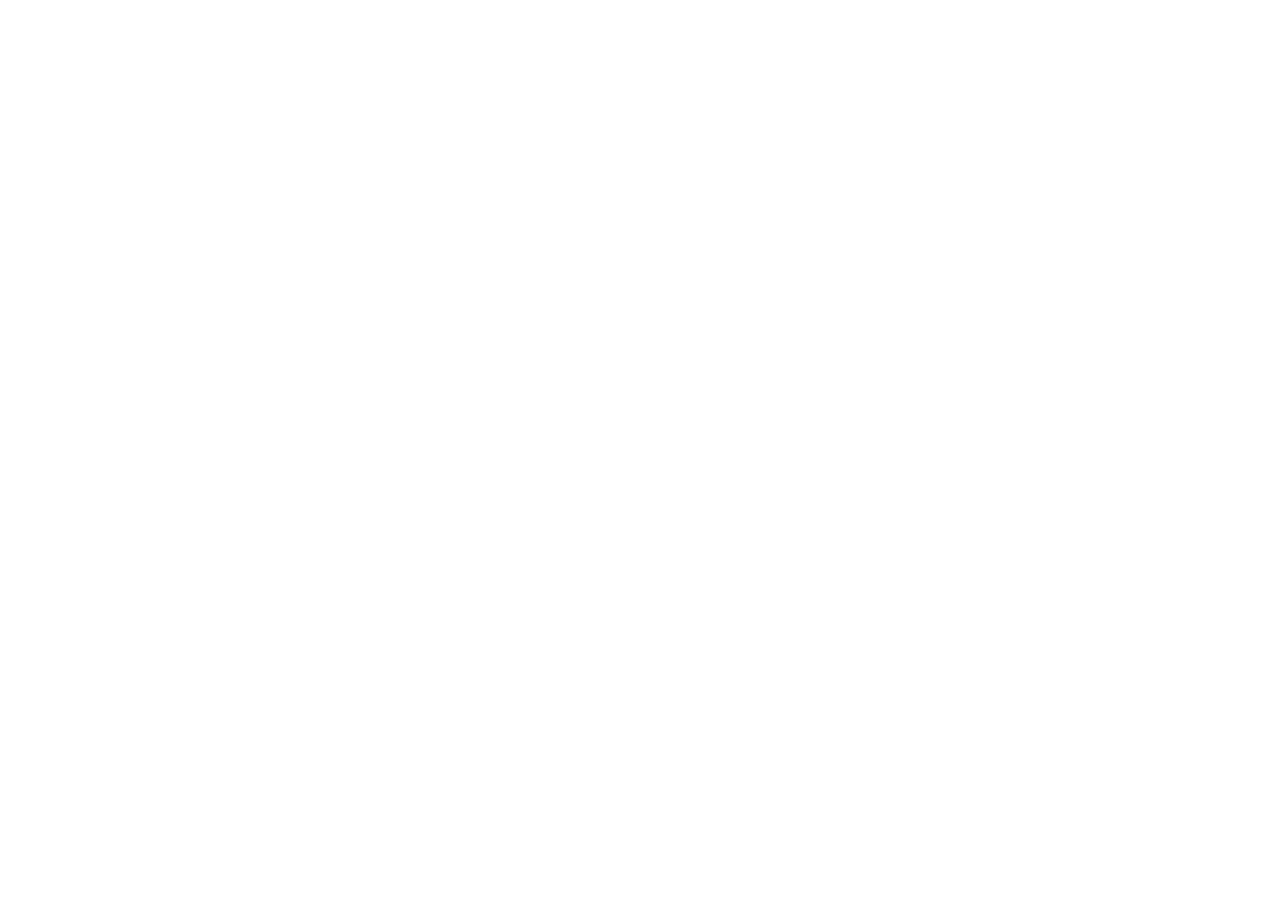
==== commit 7d131c21: "Redirect to freshstart-washing.web.app Co-Authored-By: Claude Opus 5.5 <noreply@anthropic.com>" ====
--- a/index.html
+++ b/index.html
@@ -2,531 +2,19 @@
 <html lang="en-AU">
 <head>
 <meta charset="utf-8">
-<meta name="viewport" content="width=device-width, initial-scale=1, viewport-fit=cover">
-<title>FreshStart Pressure Washing | Driveways, Paths &amp; House Washing in Brisbane</title>
-<meta name="description" content="Driveways, paths, patios, pavers, decks and house washes, cleaned back to like-new. Upfront pricing, fully insured, locally owned. Get a free quote from FreshStart Pressure Washing.">
+<meta name="viewport" content="width=device-width,initial-scale=1">
+<meta name="robots" content="noindex">
+<title>FreshStart Pressure Washing has moved</title>
 <link rel="canonical" href="https://freshstart-washing.web.app/">
-<meta name="theme-color" content="#0A1626">
-<meta name="color-scheme" content="light">
-<meta name="robots" content="noindex"><!-- PREVIEW ONLY: delete this line when you launch on your own domain -->
-
-<link rel="icon" href="assets/img/favicon.svg" type="image/svg+xml">
-<link rel="icon" href="assets/img/favicon-32.png" sizes="32x32" type="image/png">
-<link rel="apple-touch-icon" href="assets/img/apple-touch-icon.png">
-<link rel="manifest" href="site.webmanifest">
-
-<meta property="og:type" content="website">
-<meta property="og:site_name" content="FreshStart Pressure Washing">
-<meta property="og:locale" content="en_AU">
-<meta property="og:url" content="https://freshstart-washing.web.app/">
-<meta property="og:title" content="FreshStart Pressure Washing | A fresh start for every surface.">
-<meta property="og:description" content="Driveways, paths, patios and house washes, cleaned back to like-new. Upfront pricing, fully insured, locally owned.">
-<meta property="og:image" content="https://freshstart-washing.web.app/assets/img/og-image.jpg">
-<meta property="og:image:width" content="1200">
-<meta property="og:image:height" content="630">
-<meta name="twitter:card" content="summary_large_image">
-
-<link rel="preload" href="assets/fonts/archivo-latin.woff2" as="font" type="font/woff2" crossorigin>
-<link rel="stylesheet" href="assets/css/styles.css?v=13">
-<link rel="preload" as="image" href="assets/img/photos/hero-before-mobile.webp?v=13" media="(max-aspect-ratio: 4/5)" fetchpriority="high">
-<link rel="preload" as="image" href="assets/img/photos/hero-after-mobile.webp?v=13" media="(max-aspect-ratio: 4/5)">
-<link rel="preload" as="image" href="assets/img/photos/hero-before-desktop.webp?v=13" media="(min-aspect-ratio: 4/5)" fetchpriority="high">
-<link rel="preload" as="image" href="assets/img/photos/hero-after-desktop.webp?v=13" media="(min-aspect-ratio: 4/5)">
-
+<noscript><meta http-equiv="refresh" content="0; url=https://freshstart-washing.web.app/"></noscript>
 <script>
-  /* Decide the hero mode before first paint so the page height never jumps. */
-  (function (d) {
-    var h = d.documentElement; h.classList.add('js');
-    try {
-      var c = d.createElement('canvas'), g = c.getContext('webgl') || c.getContext('experimental-webgl');
-      if (g) {
-        h.classList.add('gl');
-        if (!matchMedia('(prefers-reduced-motion: reduce)').matches) h.classList.add('scrolly');
-        var x = g.getExtension('WEBGL_lose_context'); if (x) x.loseContext();
-      }
-    } catch (e) {}
-  })(document);
+  // Keep the page and #section the visitor asked for, e.g. /freshstart/privacy.html -> /privacy.html
+  var rest = location.pathname.replace(/^\/freshstart\/?/, '');
+  location.replace('https://freshstart-washing.web.app/' + rest + location.search + location.hash);
 </script>
-
-<script type="application/ld+json">
-{
-  "@context": "https://schema.org",
-  "@type": "HomeAndConstructionBusiness",
-  "@id": "https://freshstart-washing.web.app/#business",
-  "name": "FreshStart Pressure Washing",
-  "slogan": "A fresh start for every surface.",
-  "description": "Pressure washing and soft washing for driveways, paths, patios, pavers, decks and house exteriors.",
-  "url": "https://freshstart-washing.web.app/",
-  "email": "freshstartpressurewashing11@gmail.com",
-  "image": "https://freshstart-washing.web.app/assets/img/og-image.jpg",
-  "logo": "https://freshstart-washing.web.app/assets/img/logo-mark-512.png",
-  "priceRange": "$$",
-  "address": { "@type": "PostalAddress", "addressLocality": "Boondall", "addressRegion": "QLD", "postalCode": "4034", "addressCountry": "AU" },
-  "areaServed": { "@type": "City", "name": "Brisbane" },
-  "openingHoursSpecification": [
-    { "@type": "OpeningHoursSpecification", "dayOfWeek": ["Monday","Tuesday","Wednesday","Thursday","Friday","Saturday","Sunday"], "opens": "11:00", "closes": "18:00" }
-  ],
-  "hasOfferCatalog": {
-    "@type": "OfferCatalog",
-    "name": "Exterior cleaning services",
-    "itemListElement": [
-      { "@type": "Offer", "itemOffered": { "@type": "Service", "name": "Driveway & concrete cleaning" } },
-      { "@type": "Offer", "itemOffered": { "@type": "Service", "name": "House washing" } },
-      { "@type": "Offer", "itemOffered": { "@type": "Service", "name": "Deck & timber cleaning" } },
-      { "@type": "Offer", "itemOffered": { "@type": "Service", "name": "Paver & patio cleaning" } }
-    ]
-  }
-}
-</script>
+<style>body{margin:0;min-height:100vh;display:grid;place-items:center;background:#0A1626;color:#F4F3EF;font:16px/1.5 system-ui,sans-serif;text-align:center;padding:16px}a{color:#22D8C5}</style>
 </head>
 <body>
-
-<!-- Icon sprite -->
-<svg width="0" height="0" style="position:absolute" aria-hidden="true" focusable="false">
-  <defs>
-    <symbol id="i-arrow" viewBox="0 0 24 24"><path d="M5 12h14M13 6l6 6-6 6" fill="none" stroke="currentColor" stroke-width="2" stroke-linecap="round" stroke-linejoin="round"/></symbol>
-    <symbol id="i-phone" viewBox="0 0 24 24"><path d="M6.6 3.5h2.6l1.4 4-2 1.5a12 12 0 0 0 6.4 6.4l1.5-2 4 1.4v2.6a2 2 0 0 1-2.2 2A17 17 0 0 1 4.6 5.7a2 2 0 0 1 2-2.2z" fill="none" stroke="currentColor" stroke-width="1.8" stroke-linejoin="round"/></symbol>
-    <symbol id="i-mail" viewBox="0 0 24 24"><rect x="3" y="5" width="18" height="14" rx="3" fill="none" stroke="currentColor" stroke-width="1.8"/><path d="M4 7.5l8 5.5 8-5.5" fill="none" stroke="currentColor" stroke-width="1.8" stroke-linecap="round" stroke-linejoin="round"/></symbol>
-    <symbol id="i-clock" viewBox="0 0 24 24"><circle cx="12" cy="12" r="8.5" fill="none" stroke="currentColor" stroke-width="1.8"/><path d="M12 7.5V12l3 2" fill="none" stroke="currentColor" stroke-width="1.8" stroke-linecap="round" stroke-linejoin="round"/></symbol>
-    <symbol id="i-pin" viewBox="0 0 24 24"><path d="M12 21s-6.5-5.6-6.5-11a6.5 6.5 0 0 1 13 0c0 5.4-6.5 11-6.5 11z" fill="none" stroke="currentColor" stroke-width="1.8" stroke-linejoin="round"/><circle cx="12" cy="10" r="2.4" fill="none" stroke="currentColor" stroke-width="1.8"/></symbol>
-    <symbol id="i-check" viewBox="0 0 24 24"><path d="M5 12.5l4.5 4.5L19 7" fill="none" stroke="currentColor" stroke-width="2.2" stroke-linecap="round" stroke-linejoin="round"/></symbol>
-    <symbol id="i-plus" viewBox="0 0 24 24"><path d="M12 5v14M5 12h14" fill="none" stroke="currentColor" stroke-width="2" stroke-linecap="round"/></symbol>
-    <symbol id="i-star" viewBox="0 0 24 24"><path d="M12 2.8l2.8 5.9 6.4.8-4.7 4.4 1.2 6.4L12 17.2l-5.7 3.1 1.2-6.4-4.7-4.4 6.4-.8z" fill="currentColor"/></symbol>
-    <symbol id="i-shield" viewBox="0 0 24 24"><path d="M12 3l7.5 3v5.5c0 4.6-3.2 8.3-7.5 9.5-4.3-1.2-7.5-4.9-7.5-9.5V6z" fill="none" stroke="currentColor" stroke-width="1.8" stroke-linejoin="round"/><path d="M8.6 12.2l2.4 2.4 4.4-4.8" fill="none" stroke="currentColor" stroke-width="1.8" stroke-linecap="round" stroke-linejoin="round"/></symbol>
-    <symbol id="i-leaf" viewBox="0 0 24 24"><path d="M5 19.5C4.5 11 9.5 5 19.5 4.5 20 14 14.5 19.5 5 19.5z" fill="none" stroke="currentColor" stroke-width="1.8" stroke-linejoin="round"/><path d="M5 19.5l8-8" fill="none" stroke="currentColor" stroke-width="1.8" stroke-linecap="round"/></symbol>
-    <symbol id="i-drop" viewBox="0 0 24 24"><path d="M12 3.2s-6.2 6.8-6.2 11.3a6.2 6.2 0 0 0 12.4 0C18.2 10 12 3.2 12 3.2z" fill="none" stroke="currentColor" stroke-width="1.8" stroke-linejoin="round"/></symbol>
-    <symbol id="i-spark" viewBox="0 0 24 24"><path d="M12 3c.6 4.6 2.4 6.4 7 7-4.6.6-6.4 2.4-7 7-.6-4.6-2.4-6.4-7-7 4.6-.6 6.4-2.4 7-7z" fill="currentColor"/></symbol>
-    <symbol id="i-mouse" viewBox="0 0 24 24"><rect x="7" y="3.5" width="10" height="17" rx="5" fill="none" stroke="currentColor" stroke-width="1.8"/><path class="wheel" d="M12 7.5v3" fill="none" stroke="currentColor" stroke-width="1.8" stroke-linecap="round"/></symbol>
-    <symbol id="i-building" viewBox="0 0 24 24"><path d="M4 20.5h16M6 20.5V5.5l7-2v17M13 8.5h5v12M9 8h1M9 11.5h1M9 15h1M16 12h-.01M16 15.5h-.01" fill="none" stroke="currentColor" stroke-width="1.8" stroke-linecap="round" stroke-linejoin="round"/></symbol>
-    <symbol id="i-insta" viewBox="0 0 24 24"><rect x="3.5" y="3.5" width="17" height="17" rx="5" fill="none" stroke="currentColor" stroke-width="1.8"/><circle cx="12" cy="12" r="4" fill="none" stroke="currentColor" stroke-width="1.8"/><circle cx="17.2" cy="6.8" r="1.1" fill="currentColor"/></symbol>
-    <symbol id="i-fb" viewBox="0 0 24 24"><path d="M14 8.5h2.5V5H14a4 4 0 0 0-4 4v2H8v3.5h2V21h3.5v-6.5H16l.5-3.5h-3V9a.5.5 0 0 1 .5-.5z" fill="currentColor"/></symbol>
-    <symbol id="i-tiktok" viewBox="0 0 24 24"><path d="M14.5 3.5c.4 2.6 2 4.2 4.6 4.5v3.3a8 8 0 0 1-4.5-1.4v5.6a5.5 5.5 0 1 1-5.5-5.5c.3 0 .6 0 .9.1v3.4a2.2 2.2 0 1 0 1.3 2V3.5z" fill="currentColor"/></symbol>
-    <symbol id="i-dollar" viewBox="0 0 24 24"><path d="M12 3v18M16.5 7.5c-.6-1.6-2.3-2.5-4.5-2.5-2.6 0-4.5 1.3-4.5 3.3 0 4.7 9.2 2.6 9.2 7.4 0 2-2 3.3-4.7 3.3-2.3 0-4.1-1-4.7-2.8" fill="none" stroke="currentColor" stroke-width="1.8" stroke-linecap="round"/></symbol>
-    <symbol id="i-tool" viewBox="0 0 24 24"><path d="M14.7 6.3a4 4 0 0 0 5 5L21 12.6a6 6 0 0 1-7.6 1.3l-6.8 6.8a2.1 2.1 0 0 1-3-3l6.8-6.8A6 6 0 0 1 11.7 3.3z" fill="none" stroke="currentColor" stroke-width="1.8" stroke-linejoin="round"/></symbol>
-    <symbol id="i-smile" viewBox="0 0 24 24"><circle cx="12" cy="12" r="8.5" fill="none" stroke="currentColor" stroke-width="1.8"/><path d="M8.5 14c.9 1.4 2.1 2 3.5 2s2.6-.6 3.5-2" fill="none" stroke="currentColor" stroke-width="1.8" stroke-linecap="round"/><circle cx="9" cy="9.8" r="1.1" fill="currentColor"/><circle cx="15" cy="9.8" r="1.1" fill="currentColor"/></symbol>
-    <symbol id="i-bolt" viewBox="0 0 24 24"><path d="M13 2.8L5 13.5h6l-1 7.7 8-10.7h-6z" fill="none" stroke="currentColor" stroke-width="1.8" stroke-linejoin="round"/></symbol>
-    <symbol id="i-camera" viewBox="0 0 24 24"><path d="M4 8.5a2 2 0 0 1 2-2h2l1.5-2h5l1.5 2h2a2 2 0 0 1 2 2V18a2 2 0 0 1-2 2H6a2 2 0 0 1-2-2z" fill="none" stroke="currentColor" stroke-width="1.8" stroke-linejoin="round"/><circle cx="12" cy="13" r="3.5" fill="none" stroke="currentColor" stroke-width="1.8"/></symbol>
-  </defs>
-</svg>
-
-<a class="skip" href="#main">Skip to content</a>
-
-<!-- ===================================================== NAV -->
-<header class="nav" id="nav">
-  <div class="nav__bar">
-    <a class="brand" href="#top" aria-label="FreshStart Pressure Washing, back to top">
-      <svg class="brand__mark" viewBox="0 0 48 48" aria-hidden="true">
-        <path d="M24 2.6c-3.9 5.1-15.6 17.5-15.6 27.9a15.6 15.6 0 0 0 31.2 0C39.6 20.1 27.9 7.7 24 2.6z" fill="#22D8C5"/>
-        <path d="M15.6 34.1a9 9 0 1 1 16.8 0" fill="none" stroke="#0A1626" stroke-width="3.4" stroke-linecap="round"/>
-        <path d="M24 31l4.6-5.3" fill="none" stroke="#0A1626" stroke-width="3.4" stroke-linecap="round"/>
-        <circle cx="24" cy="31" r="2.7" fill="#0A1626"/>
-      </svg>
-      <span class="brand__word">freshstart</span>
-    </a>
-    <nav class="nav__links" aria-label="Main">
-      <a href="#services">Services</a>
-      <a href="#results">Results</a>
-      <a href="#quote">Contact</a>
-    </nav>
-    <div class="nav__actions">
-      <a class="btn btn--primary btn--sm" href="#quote">Get a free quote</a>
-      <button class="nav__toggle" type="button" aria-expanded="false" aria-controls="menu" aria-label="Open menu"><span></span><span></span></button>
-    </div>
-  </div>
-</header>
-
-<div class="menu" id="menu" aria-hidden="true">
-  <nav class="menu__links" aria-label="Mobile">
-    <a href="#services">Services</a>
-    <a href="#results">Results</a>
-    <!-- <a href="#reviews">Reviews</a> (un-comment with the reviews section) -->
-    <a href="#faq">FAQ</a>
-    <a href="#quote">Contact</a>
-  </nav>
-  <div class="menu__foot">
-    <a class="btn btn--primary btn--block" href="#quote">Get a free quote <svg aria-hidden="true"><use href="#i-arrow"/></svg></a>
-    <a class="btn btn--glass btn--block" href="mailto:freshstartpressurewashing11@gmail.com"><svg aria-hidden="true"><use href="#i-mail"/></svg> Email us</a>
-  </div>
-</div>
-
-<main id="main">
-
-<!-- ===================================================== HERO -->
-<section class="hero" id="top" aria-labelledby="hero-title">
-  <div class="hero__stage">
-    <canvas class="hero__gl" aria-hidden="true"></canvas>
-    <canvas class="hero__fx" aria-hidden="true"></canvas>
-    <div class="hero__veil" aria-hidden="true"></div>
-
-    <div class="hero__intro">
-      <div class="wrap">
-        <p class="hero__eyebrow fade"><span class="dot" aria-hidden="true"></span>Driveway cleaning specialists · Brisbane</p>
-        <h1 class="hero__title fade" id="hero-title"><span class="ln">Bringing driveways</span> <span class="ln">back to life.</span></h1>
-        <p class="hero__lede fade">Oil stains, tyre marks, mould and years of grime, lifted off your concrete for good. Driveways are what we do best, plus paths, patios and house washes. Fully insured.</p>
-        <div class="hero__ctas fade">
-          <a class="btn btn--primary" href="#quote">Get a free quote <svg aria-hidden="true"><use href="#i-arrow"/></svg></a>
-          <a class="btn btn--glass" href="#services">Our services</a>
-        </div>
-        <ul class="hero__stats fade" aria-label="FreshStart by the numbers">
-          <li><b>500+</b><span>Jobs completed</span></li>
-          <li><b>100%</b><span>Satisfaction</span></li>
-          <li><b>10+</b><span>Years experience</span></li>
-        </ul>
-      </div>
-    </div>
-
-    <div class="hero__outro">
-      <div class="wrap">
-        <p class="hero__eyebrow"><span class="tick" aria-hidden="true"><svg><use href="#i-check"/></svg></span>100% spotless</p>
-        <h2 class="hero__outro-title">Like the day it was poured.</h2>
-        <p class="hero__lede">That took a few seconds of scrolling. Ours takes a morning, and the clean lasts. Now picture the paths, the patio and the walls.</p>
-        <div class="hero__ctas">
-          <a class="btn btn--primary" href="#quote">Get a free quote <svg aria-hidden="true"><use href="#i-arrow"/></svg></a>
-          <a class="btn btn--glass" href="#services">See what we clean</a>
-        </div>
-      </div>
-    </div>
-
-    <div class="hud" aria-hidden="true">
-      <span class="hud__icon"><svg><use href="#i-mouse"/></svg></span>
-      <span class="hud__label">Scroll to clean</span>
-      <span class="hud__track"><span class="hud__fill"></span></span>
-      <span class="hud__pct">0%</span>
-    </div>
-  </div>
-</section>
-
-<!-- ===================================================== TICKER -->
-<section class="ticker" aria-label="Why people choose us">
-  <div class="ticker__track">
-    <ul class="ticker__list">
-      <li>Fully insured</li><li>Eco-friendly detergents</li><li>Soft wash safe</li><li>Fixed, upfront quotes</li><li>Satisfaction guaranteed</li><li>Locally owned</li><li>No mess left behind</li>
-    </ul>
-    <ul class="ticker__list" aria-hidden="true">
-      <li>Fully insured</li><li>Eco-friendly detergents</li><li>Soft wash safe</li><li>Fixed, upfront quotes</li><li>Satisfaction guaranteed</li><li>Locally owned</li><li>No mess left behind</li>
-    </ul>
-  </div>
-</section>
-
-<!-- ===================================================== SERVICES -->
-<section class="section services" id="services">
-  <div class="wrap">
-    <header class="sec-head rv">
-      <p class="eyebrow"><span></span>What we clean</p>
-      <h2>Every surface, back to its best.</h2>
-      <p class="sec-head__lede">Driveways first, plus everything at ground level around them. We match the method to the surface, so it comes up clean without getting damaged.</p>
-    </header>
-
-    <div class="bento">
-      <article class="svc svc--wide rv" data-photo="driveway">
-        <div class="svc__media"><img src="assets/img/photos/driveway-after-720.webp" srcset="assets/img/photos/driveway-after-720.webp 720w, assets/img/photos/driveway-after-1280.webp 1280w" sizes="(max-width: 640px) 100vw, (max-width: 1023px) 50vw, 40vw" alt="" loading="lazy" decoding="async"><span class="svc__chip">Pressure clean</span></div>
-        <div class="svc__body">
-          <h3>Driveways &amp; concrete</h3>
-          <p>Plain, coloured or exposed aggregate. We lift oil, tyre marks, mould and years of built-up grime, then leave it stripe-free.</p>
-          <div class="svc__foot"><a class="svc__quote" href="#quote" data-quote="Driveway">Get a quote <svg aria-hidden="true"><use href="#i-arrow"/></svg></a></div>
-        </div>
-      </article>
-
-      <article class="svc svc--mid rv" style="--d:1" data-photo="pavers">
-        <div class="svc__media"><img src="assets/img/photos/pavers-after-720.webp" srcset="assets/img/photos/pavers-after-720.webp 720w, assets/img/photos/pavers-after-1280.webp 1280w" sizes="(max-width: 640px) 100vw, (max-width: 1023px) 50vw, 40vw" alt="" loading="lazy" decoding="async"><span class="svc__chip">Pressure clean</span></div>
-        <div class="svc__body">
-          <h3>Pavers &amp; patios</h3>
-          <p>Weeds, moss and black spots blasted out of the joints. Re-sanding and sealing available.</p>
-          <div class="svc__foot"><a class="svc__quote" href="#quote" data-quote="Paths &amp; patio">Get a quote <svg aria-hidden="true"><use href="#i-arrow"/></svg></a></div>
-        </div>
-      </article>
-
-      <article class="svc svc--half rv" data-photo="brick">
-        <div class="svc__media"><img src="assets/img/photos/brick-after-720.webp" srcset="assets/img/photos/brick-after-720.webp 720w, assets/img/photos/brick-after-1280.webp 1280w" sizes="(max-width: 640px) 100vw, (max-width: 1023px) 50vw, 40vw" alt="" loading="lazy" decoding="async"><span class="svc__chip">Soft wash</span></div>
-        <div class="svc__body">
-          <h3>House washing</h3>
-          <p>Brick, render, cladding and weatherboard. Cobwebs, dust and mould gone, paint and mortar left intact.</p>
-          <div class="svc__foot"><a class="svc__quote" href="#quote" data-quote="House wash">Get a quote <svg aria-hidden="true"><use href="#i-arrow"/></svg></a></div>
-        </div>
-      </article>
-
-      <article class="svc svc--half rv" style="--d:1" data-photo="deck">
-        <div class="svc__media"><img src="assets/img/photos/deck-after-720.webp" srcset="assets/img/photos/deck-after-720.webp 720w, assets/img/photos/deck-after-1280.webp 1280w" sizes="(max-width: 640px) 100vw, (max-width: 1023px) 50vw, 40vw" alt="" loading="lazy" decoding="async"><span class="svc__chip">Low pressure</span></div>
-        <div class="svc__body">
-          <h3>Decks &amp; timber</h3>
-          <p>Weathered grey boards brought back to warm, rich colour, cleaned with the grain and ready for oil.</p>
-          <div class="svc__foot"><a class="svc__quote" href="#quote" data-quote="Deck">Get a quote <svg aria-hidden="true"><use href="#i-arrow"/></svg></a></div>
-        </div>
-      </article>
-
-      <article class="svc svc--full svc--dark rv">
-        <div class="svc__dark">
-          <span class="svc__icon" aria-hidden="true"><svg><use href="#i-building"/></svg></span>
-          <h3>Commercial &amp; strata</h3>
-          <p>Shopfronts, car parks, body corporate common areas, bin bays and graffiti removal. Out-of-hours work and recurring maintenance plans available.</p>
-          <a class="btn btn--primary" href="#quote" data-quote="Commercial">Get a commercial quote <svg aria-hidden="true"><use href="#i-arrow"/></svg></a>
-        </div>
-      </article>
-    </div>
-  </div>
-</section>
-
-<!-- ===================================================== QUOTE -->
-<section class="section quote" id="quote">
-  <div class="wrap quote__grid">
-    <div class="quote__copy rv">
-      <p class="eyebrow eyebrow--light"><span></span>Free quote</p>
-      <h2>Ready for a fresh start?</h2>
-      <p class="quote__lede">Send us a few details and a couple of photos, and we'll get back to you with a free, no-obligation quote, usually the same day.</p>
-      <ul class="contact-list">
-        <li><svg aria-hidden="true"><use href="#i-mail"/></svg><span><small>Email</small><a href="mailto:freshstartpressurewashing11@gmail.com">freshstartpressurewashing11@<wbr>gmail.com</a></span></li>
-        <li><svg aria-hidden="true"><use href="#i-clock"/></svg><span><small>Business hours</small>7 days, 11am to 6pm</span></li>
-      </ul>
-      <div class="guarantee">
-        <svg aria-hidden="true"><use href="#i-shield"/></svg>
-        <p><b>The FreshStart guarantee.</b> If you're not happy with any part of the job, tell us within 7 days and we'll come back and fix it, free.</p>
-      </div>
-    </div>
-
-    <form class="form rv" style="--d:1" id="quote-form" action="https://formsubmit.co/freshstartpressurewashing11@gmail.com" method="POST" enctype="multipart/form-data" novalidate>
-      <input type="hidden" name="_subject" value="New quote request from the FreshStart website">
-      <input type="hidden" name="_template" value="table">
-      <input type="hidden" name="_captcha" value="false">
-      <input type="hidden" name="_next" value="https://freshstart-washing.web.app/?sent=1#quote">
-      <input type="hidden" name="Services" value="">
-      <div class="form__body">
-        <div class="form__row">
-          <label class="field"><span>Name</span><input name="name" autocomplete="name" required></label>
-          <label class="field"><span>Phone</span><input name="phone" type="tel" inputmode="tel" autocomplete="tel" required></label>
-        </div>
-        <div class="form__row">
-          <label class="field"><span>Email <em>(optional)</em></span><input name="email" type="email" autocomplete="email"></label>
-          <label class="field"><span>Suburb</span><input name="suburb" autocomplete="address-level2" required></label>
-        </div>
-        <fieldset class="field field--chips">
-          <legend>What needs a clean?</legend>
-          <div class="chipset">
-            <label class="chip"><input type="checkbox" name="services" value="Driveway"><span>Driveway</span></label>
-            <label class="chip"><input type="checkbox" name="services" value="Paths &amp; patio"><span>Paths &amp; patio</span></label>
-            <label class="chip"><input type="checkbox" name="services" value="House wash"><span>House wash</span></label>
-            <label class="chip"><input type="checkbox" name="services" value="Deck"><span>Deck</span></label>
-            <label class="chip"><input type="checkbox" name="services" value="Commercial"><span>Commercial</span></label>
-          </div>
-        </fieldset>
-        <div class="photos" data-photos>
-          <div class="photos__head">
-            <span class="photos__badge"><svg aria-hidden="true"><use href="#i-spark"/></svg>Recommended</span>
-            <b>Add photos of the area</b>
-            <p>Quotes with photos come back faster and more accurate. Snap the whole area, plus close-ups of any oil stains, mould or problem spots.</p>
-          </div>
-          <label class="photos__drop" for="photo-input" data-photos-drop>
-            <span class="photos__icon" aria-hidden="true"><svg><use href="#i-camera"/></svg></span>
-            <span class="photos__cta">Take or upload photos</span>
-            <small>Up to 6 photos · tap to use your camera or gallery</small>
-          </label>
-          <input id="photo-input" class="photos__input" type="file" accept="image/*" multiple>
-          <ul class="photos__grid" data-photos-grid aria-live="polite"></ul>
-          <p class="photos__status" data-photos-status hidden></p>
-        </div>
-        <label class="field"><span>Approx. size <em>(optional)</em></span><input name="size" inputmode="text" placeholder="E.g. 60 m², or a double driveway"></label>
-        <label class="field"><span>Anything else? <em>(optional)</em></span><textarea name="message" rows="4" placeholder="E.g. double driveway, two-storey house, oil stain near the garage."></textarea></label>
-
-        <input class="hp" type="text" name="_honey" tabindex="-1" autocomplete="off" aria-hidden="true">
-        <button class="btn btn--primary btn--block btn--lg" type="submit"><span>Send my quote request</span><svg aria-hidden="true"><use href="#i-arrow"/></svg></button>
-        <p class="form__note">We'll reply within one business day. No spam, ever.</p>
-        <p class="form__error" role="alert" hidden></p>
-      </div>
-      <div class="form__done" hidden tabindex="-1">
-        <span class="form__done-icon" aria-hidden="true"><svg><use href="#i-check"/></svg></span>
-        <h3>Request sent. Nice one.</h3>
-        <p>We'll be in touch soon with your free quote. Questions in the meantime? Email <a href="mailto:freshstartpressurewashing11@gmail.com">freshstartpressurewashing11@<wbr>gmail.com</a>.</p>
-      </div>
-    </form>
-  </div>
-</section>
-
-<!-- ===================================================== BEFORE / AFTER -->
-<section class="section results" id="results">
-  <div class="wrap">
-    <header class="sec-head sec-head--split rv">
-      <div>
-        <p class="eyebrow"><span></span>Before &amp; after</p>
-        <h2>Drag. Gasp. Book.</h2>
-      </div>
-      <p class="sec-head__lede">Pull the handle to compare. This is the difference a proper clean makes.</p>
-    </header>
-
-    <!--
-      PLACEHOLDER PHOTOS: the clean shots are royalty-free stock photos (Pexels) and the
-      "before" versions have dirt added digitally. Replace them with your own job photos
-      before launch: save as assets/img/photos/<name>-before-720.webp / -1280.webp (and
-      -after-), or put data-before="..." data-after="..." on a tab button.
-    -->
-    <div class="ba rv" data-ba>
-      <div class="ba__tabs" role="tablist" aria-label="Surface">
-        <button role="tab" type="button" aria-selected="true" data-photo="driveway">Driveway</button>
-        <button role="tab" type="button" aria-selected="false" data-photo="brick">Walls</button>
-        <button role="tab" type="button" aria-selected="false" data-photo="deck">Deck</button>
-        <button role="tab" type="button" aria-selected="false" data-photo="pavers">Pavers</button>
-      </div>
-      <div class="ba__frame">
-        <img class="ba__photo ba__photo--before" alt="" decoding="async">
-        <img class="ba__photo ba__photo--after" alt="" decoding="async">
-        <span class="ba__tag ba__tag--before">Before</span>
-        <span class="ba__tag ba__tag--after">After</span>
-        <div class="ba__divider" role="slider" tabindex="0" aria-label="Before and after comparison. Use arrow keys to move." aria-valuemin="0" aria-valuemax="100" aria-valuenow="50" aria-valuetext="50% after">
-          <span class="ba__knob" aria-hidden="true"><svg viewBox="0 0 24 24"><path d="M9 6l-6 6 6 6M15 6l6 6-6 6" fill="none" stroke="currentColor" stroke-width="2" stroke-linecap="round" stroke-linejoin="round"/></svg></span>
-        </div>
-      </div>
-    </div>
-  </div>
-</section>
-
-<!-- ===================================================== REVIEWS -->
-<!--
-  SAMPLE REVIEWS: these are placeholders written for the template, and the section is HIDDEN
-  (see the "hidden" attribute below) until real reviews go in. Also un-comment the two Reviews links.
-  Replace them with real customer reviews (with permission) before you go live.
-  Publishing invented reviews is misleading conduct under Australian Consumer Law.
--->
-<section class="section reviews" id="reviews" hidden>
-  <div class="wrap">
-    <header class="sec-head sec-head--center rv">
-      <p class="eyebrow"><span></span>Reviews</p>
-      <h2>Neighbours talk.</h2>
-    </header>
-    <div class="reviews__grid">
-      <figure class="review rv">
-        <div class="stars" aria-label="5 out of 5 stars"><svg><use href="#i-star"/></svg><svg><use href="#i-star"/></svg><svg><use href="#i-star"/></svg><svg><use href="#i-star"/></svg><svg><use href="#i-star"/></svg></div>
-        <blockquote>“Our driveway hadn't been cleaned in the eleven years we've lived here. It honestly looks like new concrete. On time, polite, and they left everything spotless.”</blockquote>
-        <figcaption><span class="avatar" aria-hidden="true">S</span><span><b>Sarah M.</b><small>Ashgrove · Driveway &amp; paths</small></span></figcaption>
-      </figure>
-      <figure class="review rv" style="--d:1">
-        <div class="stars" aria-label="5 out of 5 stars"><svg><use href="#i-star"/></svg><svg><use href="#i-star"/></svg><svg><use href="#i-star"/></svg><svg><use href="#i-star"/></svg><svg><use href="#i-star"/></svg></div>
-        <blockquote>“Got three quotes for our exposed aggregate driveway. These guys were the only ones who explained how they'd protect the finish. Six months on it still looks brand new.”</blockquote>
-        <figcaption><span class="avatar" aria-hidden="true">D</span><span><b>Daniel K.</b><small>Carindale · Driveway</small></span></figcaption>
-      </figure>
-      <figure class="review rv" style="--d:2">
-        <div class="stars" aria-label="5 out of 5 stars"><svg><use href="#i-star"/></svg><svg><use href="#i-star"/></svg><svg><use href="#i-star"/></svg><svg><use href="#i-star"/></svg><svg><use href="#i-star"/></svg></div>
-        <blockquote>“Booked the house wash and deck before we listed. Our agent reckons it made a real difference at the open home. Worth every cent.”</blockquote>
-        <figcaption><span class="avatar" aria-hidden="true">P</span><span><b>Priya &amp; Tom</b><small>Bulimba · House wash &amp; deck</small></span></figcaption>
-      </figure>
-    </div>
-  </div>
-</section>
-
-<!-- ===================================================== FAQ -->
-<section class="section faq" id="faq">
-  <div class="wrap faq__grid">
-    <header class="sec-head faq__head rv">
-      <p class="eyebrow"><span></span>FAQ</p>
-      <h2>Good questions.</h2>
-      <p class="sec-head__lede">Can't see yours? Email <a href="mailto:freshstartpressurewashing11@gmail.com">freshstartpressurewashing11@<wbr>gmail.com</a> and you'll get a real person.</p>
-    </header>
-    <div class="faq__list rv" style="--d:1">
-      <details class="qa">
-        <summary>Will pressure washing damage my concrete or paint?<span class="qa__icon" aria-hidden="true"><svg><use href="#i-plus"/></svg></span></summary>
-        <div class="qa__a"><p>Not the way we do it. Delicate surfaces like render, paint and timber get a low-pressure soft wash: a biodegradable solution does the heavy lifting, then we rinse gently. Real pressure is saved for tough surfaces like concrete and pavers.</p></div>
-      </details>
-      <details class="qa">
-        <summary>Do I need to be home?<span class="qa__icon" aria-hidden="true"><svg><use href="#i-plus"/></svg></span></summary>
-        <div class="qa__a"><p>Nope. As long as we can reach the areas being cleaned and use an outside tap, you can be at work, on holiday or inside with a coffee. We'll send photos when we're done.</p></div>
-      </details>
-      <details class="qa">
-        <summary>Do you use my water?<span class="qa__icon" aria-hidden="true"><svg><use href="#i-plus"/></svg></span></summary>
-        <div class="qa__a"><p>We connect to your outside tap. Because pressure cleaning works so much faster than a hose, it uses far less water to get the job done, and we always follow local water restrictions.</p></div>
-      </details>
-      <details class="qa">
-        <summary>Are your products safe for kids, pets and gardens?<span class="qa__icon" aria-hidden="true"><svg><use href="#i-plus"/></svg></span></summary>
-        <div class="qa__a"><p>Yes. We use biodegradable, garden-safe detergents, wet down and rinse nearby plants, and just ask that pets stay inside while we work. Everything's safe to walk on once it's dry.</p></div>
-      </details>
-      <details class="qa">
-        <summary>How long does a job take?<span class="qa__icon" aria-hidden="true"><svg><use href="#i-plus"/></svg></span></summary>
-        <div class="qa__a"><p>Most driveways take one to three hours. A single-storey house wash is usually half a day. You'll get a time estimate with your quote.</p></div>
-      </details>
-      <details class="qa">
-        <summary>What happens if it rains?<span class="qa__icon" aria-hidden="true"><svg><use href="#i-plus"/></svg></span></summary>
-        <div class="qa__a"><p>Light rain doesn't stop us. If the weather turns properly bad, we'll move your booking at no cost.</p></div>
-      </details>
-      <details class="qa">
-        <summary>How often should I get things cleaned?<span class="qa__icon" aria-hidden="true"><svg><use href="#i-plus"/></svg></span></summary>
-        <div class="qa__a"><p>Brisbane's humidity means mould and algae come back fast. Driveways and paths look their best with a clean every 12 to 18 months, and house washes every year or two.</p></div>
-      </details>
-      <details class="qa">
-        <summary>Are you insured?<span class="qa__icon" aria-hidden="true"><svg><use href="#i-plus"/></svg></span></summary>
-        <div class="qa__a"><p>Yes. We carry full public liability insurance and we're happy to send a certificate of currency before we start.</p></div>
-      </details>
-      <details class="qa">
-        <summary>How do I pay?<span class="qa__icon" aria-hidden="true"><svg><use href="#i-plus"/></svg></span></summary>
-        <div class="qa__a"><p>Once the job's done and you're happy, we send an invoice. Pay by card or bank transfer, or tap on the day.</p></div>
-      </details>
-    </div>
-  </div>
-</section>
-
-</main>
-
-<!-- ===================================================== FOOTER -->
-<footer class="footer" data-footer>
-  <div class="wrap footer__grid">
-    <div class="footer__brand">
-      <a class="brand brand--footer" href="#top" aria-label="FreshStart Pressure Washing, back to top">
-        <svg class="brand__mark" viewBox="0 0 48 48" aria-hidden="true">
-          <path d="M24 2.6c-3.9 5.1-15.6 17.5-15.6 27.9a15.6 15.6 0 0 0 31.2 0C39.6 20.1 27.9 7.7 24 2.6z" fill="#22D8C5"/>
-          <path d="M15.6 34.1a9 9 0 1 1 16.8 0" fill="none" stroke="#0A1626" stroke-width="3.4" stroke-linecap="round"/>
-          <path d="M24 31l4.6-5.3" fill="none" stroke="#0A1626" stroke-width="3.4" stroke-linecap="round"/>
-          <circle cx="24" cy="31" r="2.7" fill="#0A1626"/>
-        </svg>
-        <span class="brand__word">freshstart</span>
-      </a>
-      <p class="footer__tag">Pressure washing and soft washing for homes and businesses across Brisbane. A fresh start for every surface.</p>
-      <div class="socials">
-        <a href="#" aria-label="Instagram"><svg aria-hidden="true"><use href="#i-insta"/></svg></a>
-        <a href="#" aria-label="Facebook"><svg aria-hidden="true"><use href="#i-fb"/></svg></a>
-        <a href="#" aria-label="TikTok"><svg aria-hidden="true"><use href="#i-tiktok"/></svg></a>
-      </div>
-    </div>
-    <nav aria-label="Services">
-      <h4>Services</h4>
-      <ul>
-        <li><a href="#services">Driveways &amp; concrete</a></li>
-        <li><a href="#services">House washing</a></li>
-        <li><a href="#services">Decks &amp; timber</a></li>
-        <li><a href="#services">Pavers &amp; patios</a></li>
-      </ul>
-    </nav>
-    <nav aria-label="Company">
-      <h4>Company</h4>
-      <ul>
-        <li><a href="#results">Before &amp; after</a></li>
-        <!-- <li><a href="#reviews">Reviews</a></li> (un-comment with the reviews section) -->
-        <li><a href="#faq">FAQ</a></li>
-      </ul>
-    </nav>
-    <div>
-      <h4>Get in touch</h4>
-      <ul>
-        <li><a href="mailto:freshstartpressurewashing11@gmail.com">freshstartpressurewashing11@<wbr>gmail.com</a></li>
-        <li>7 days, 11am to 6pm</li>
-        <li><a class="footer__cta" href="#quote">Get a free quote <svg aria-hidden="true"><use href="#i-arrow"/></svg></a></li>
-      </ul>
-    </div>
-  </div>
-
-  <div class="footer__giant" aria-hidden="true">
-    <span class="giant giant--dirty">freshstart</span>
-    <span class="giant giant--clean">freshstart</span>
-    <span class="giant__spray"></span>
-  </div>
-
-  <div class="wrap footer__legal">
-    <p>© <span data-year>2026</span> FreshStart Pressure Washing. ABN 00 000 000 000.</p>
-    <p><a href="privacy.html">Privacy</a><span aria-hidden="true"> · </span>Fully insured · Brisbane, QLD</p>
-  </div>
-</footer>
-
-<!-- Mobile quick actions -->
-<div class="dock" data-dock>
-  <a class="btn btn--primary" href="#quote">Get a free quote <svg aria-hidden="true"><use href="#i-arrow"/></svg></a>
-</div>
-
-<script src="assets/js/surface-engine.js?v=13" defer></script>
-<script src="assets/js/app.js?v=13" defer></script>
-<script data-goatcounter="https://smuffinz.goatcounter.com/count" async src="//gc.zgo.at/count.js"></script>
+<p>FreshStart Pressure Washing has moved.<br><a href="https://freshstart-washing.web.app/">Go to the new site →</a></p>
 </body>
 </html>
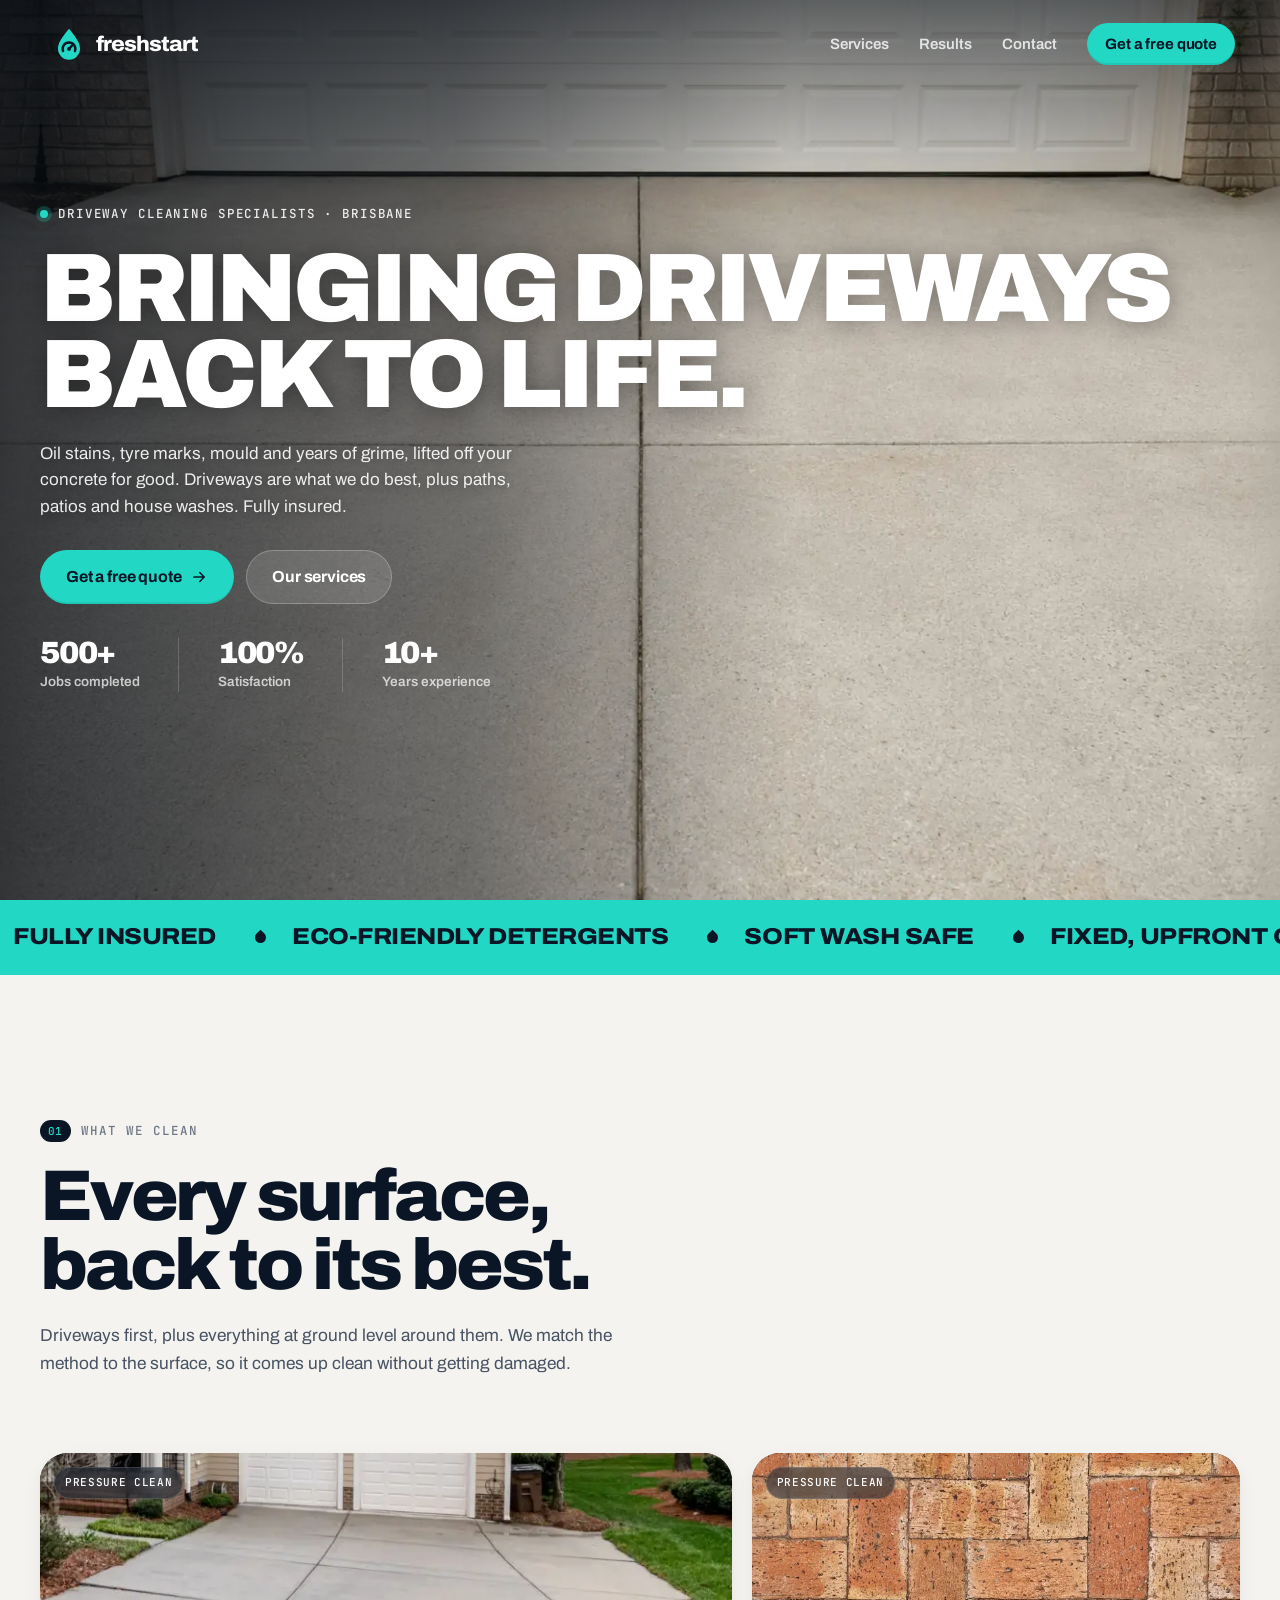
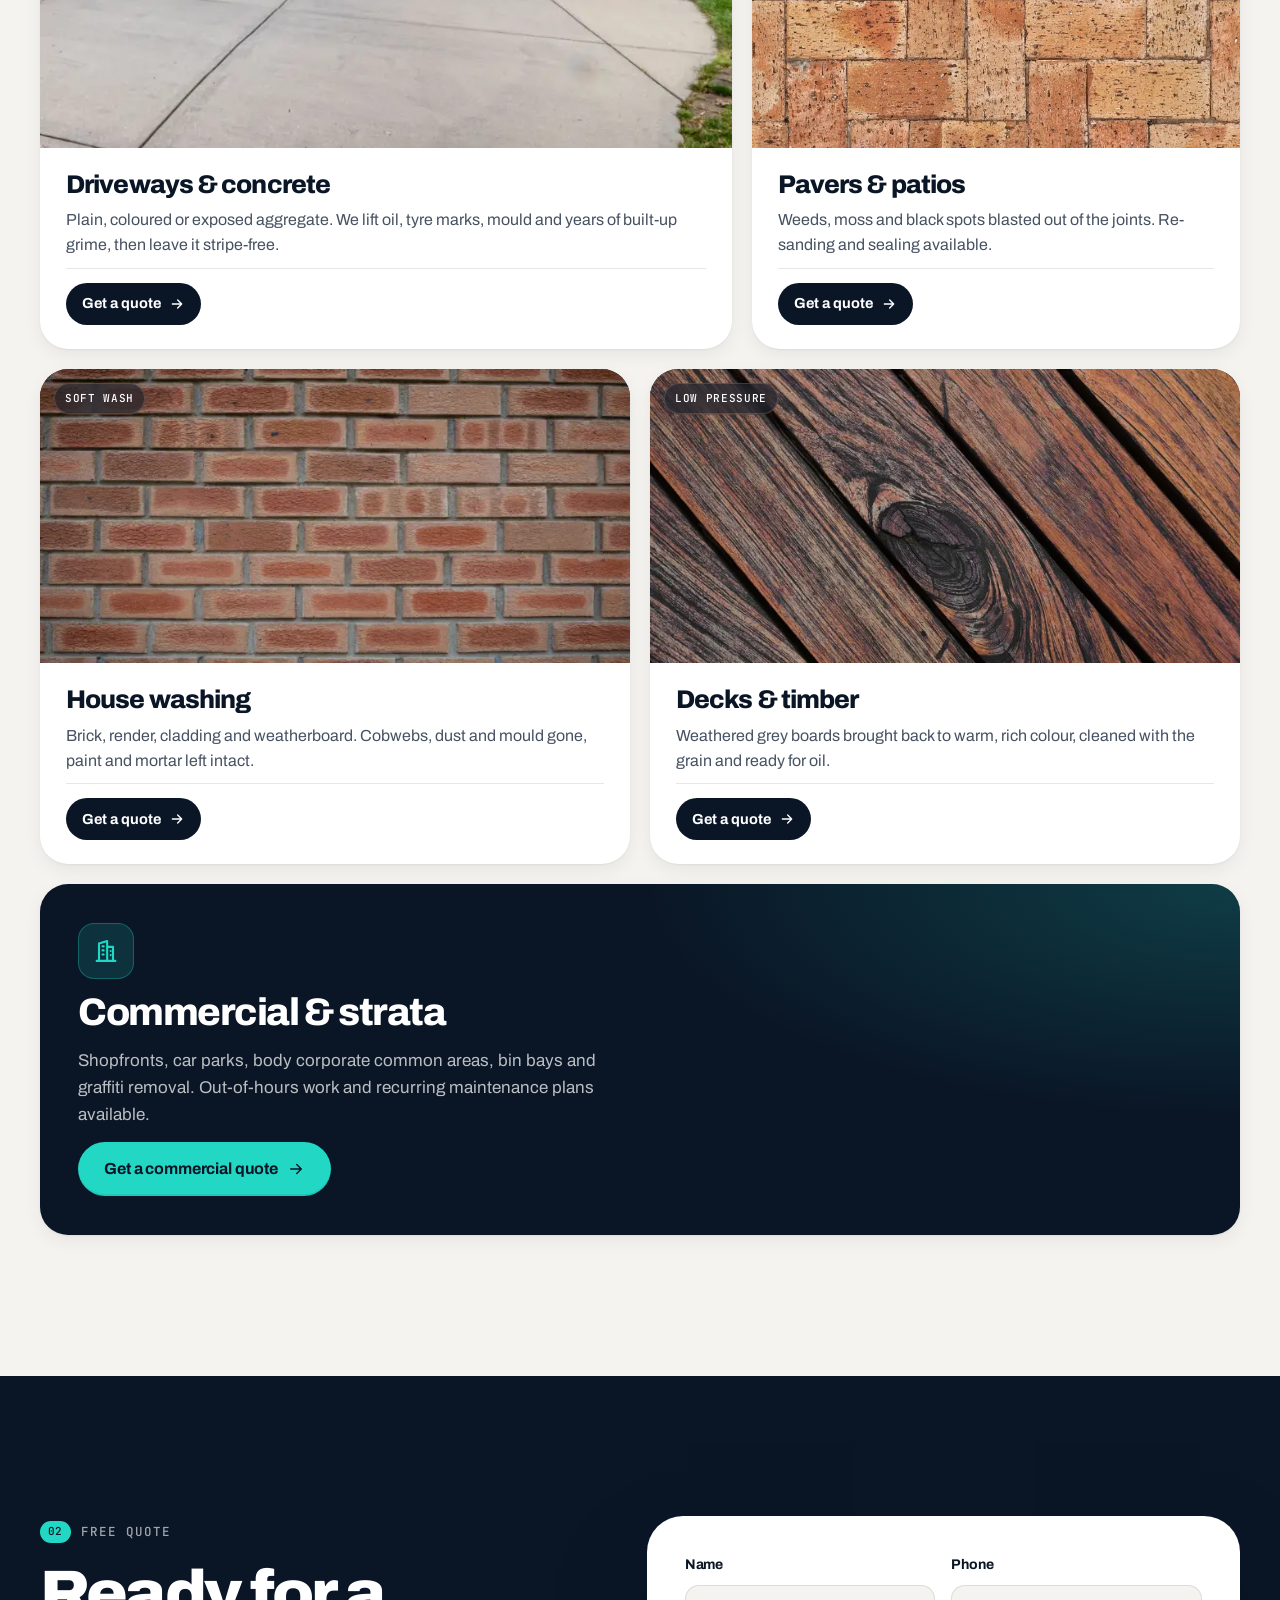
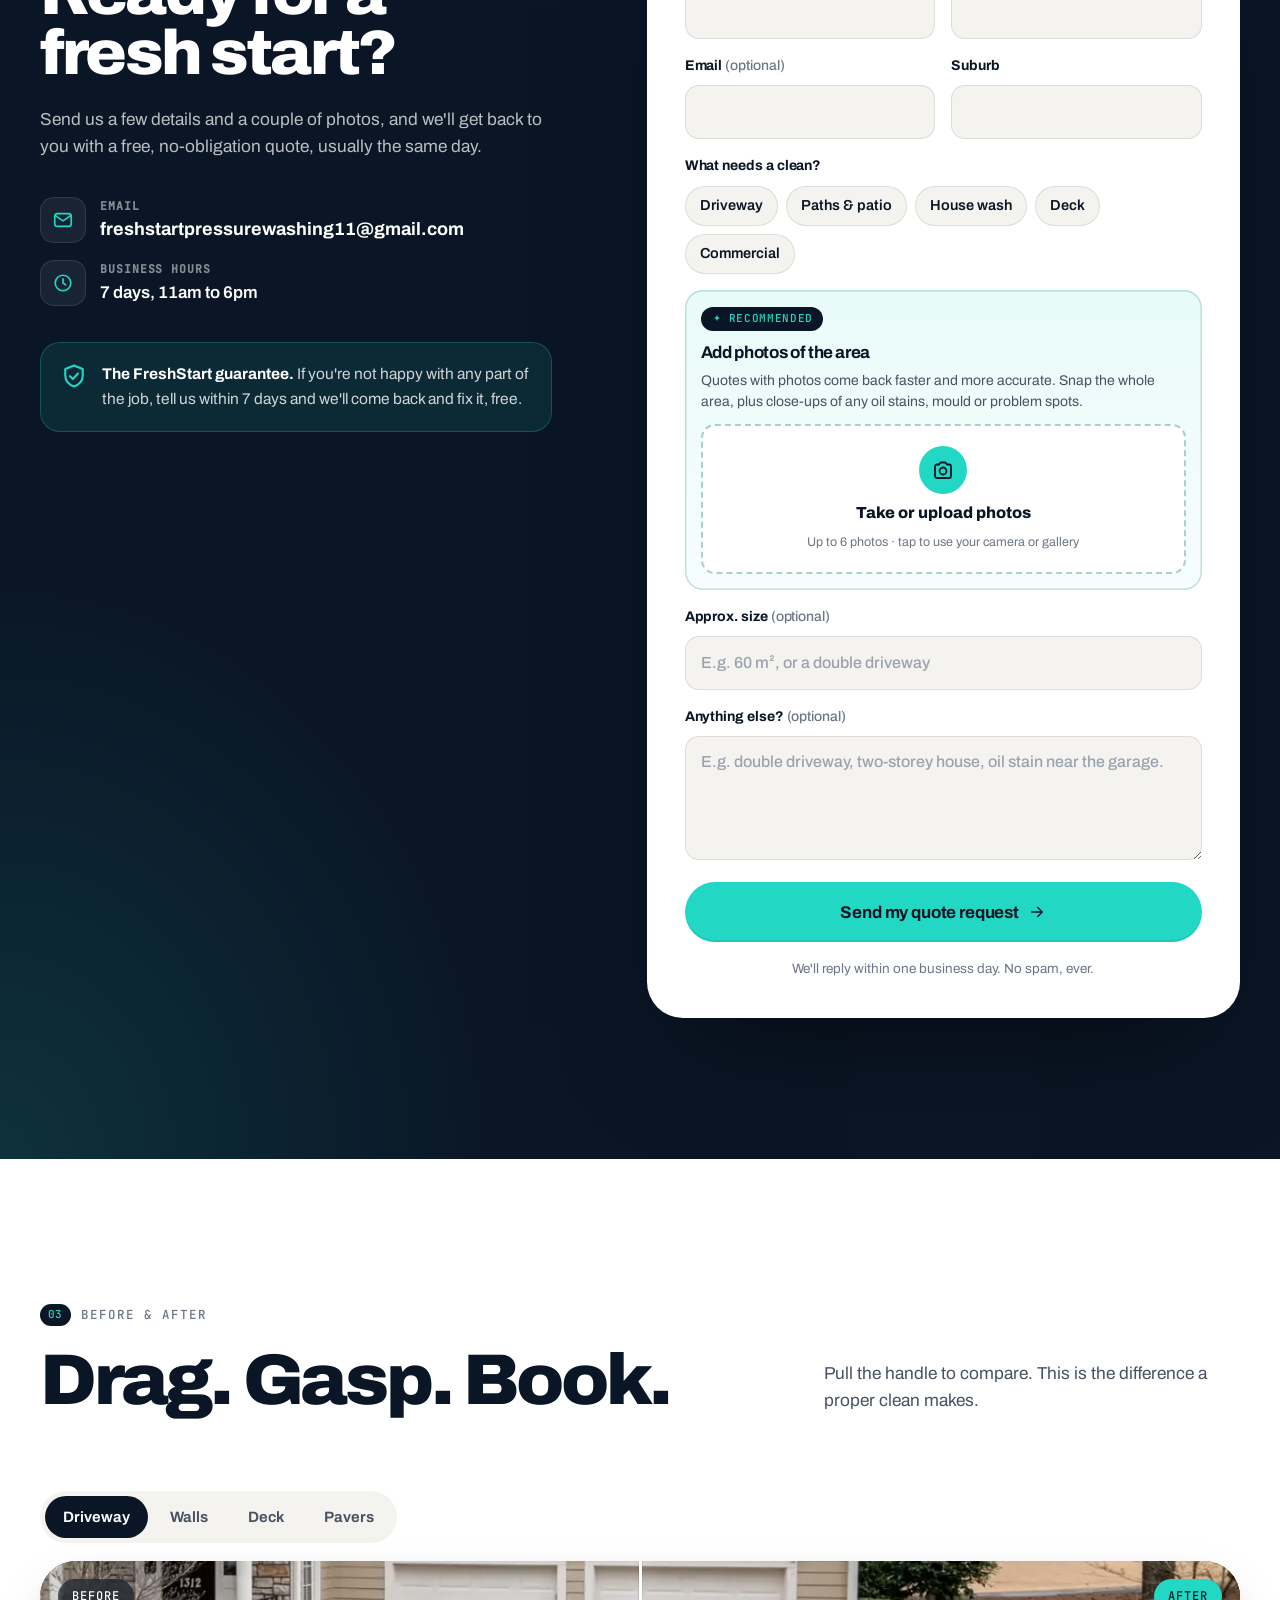
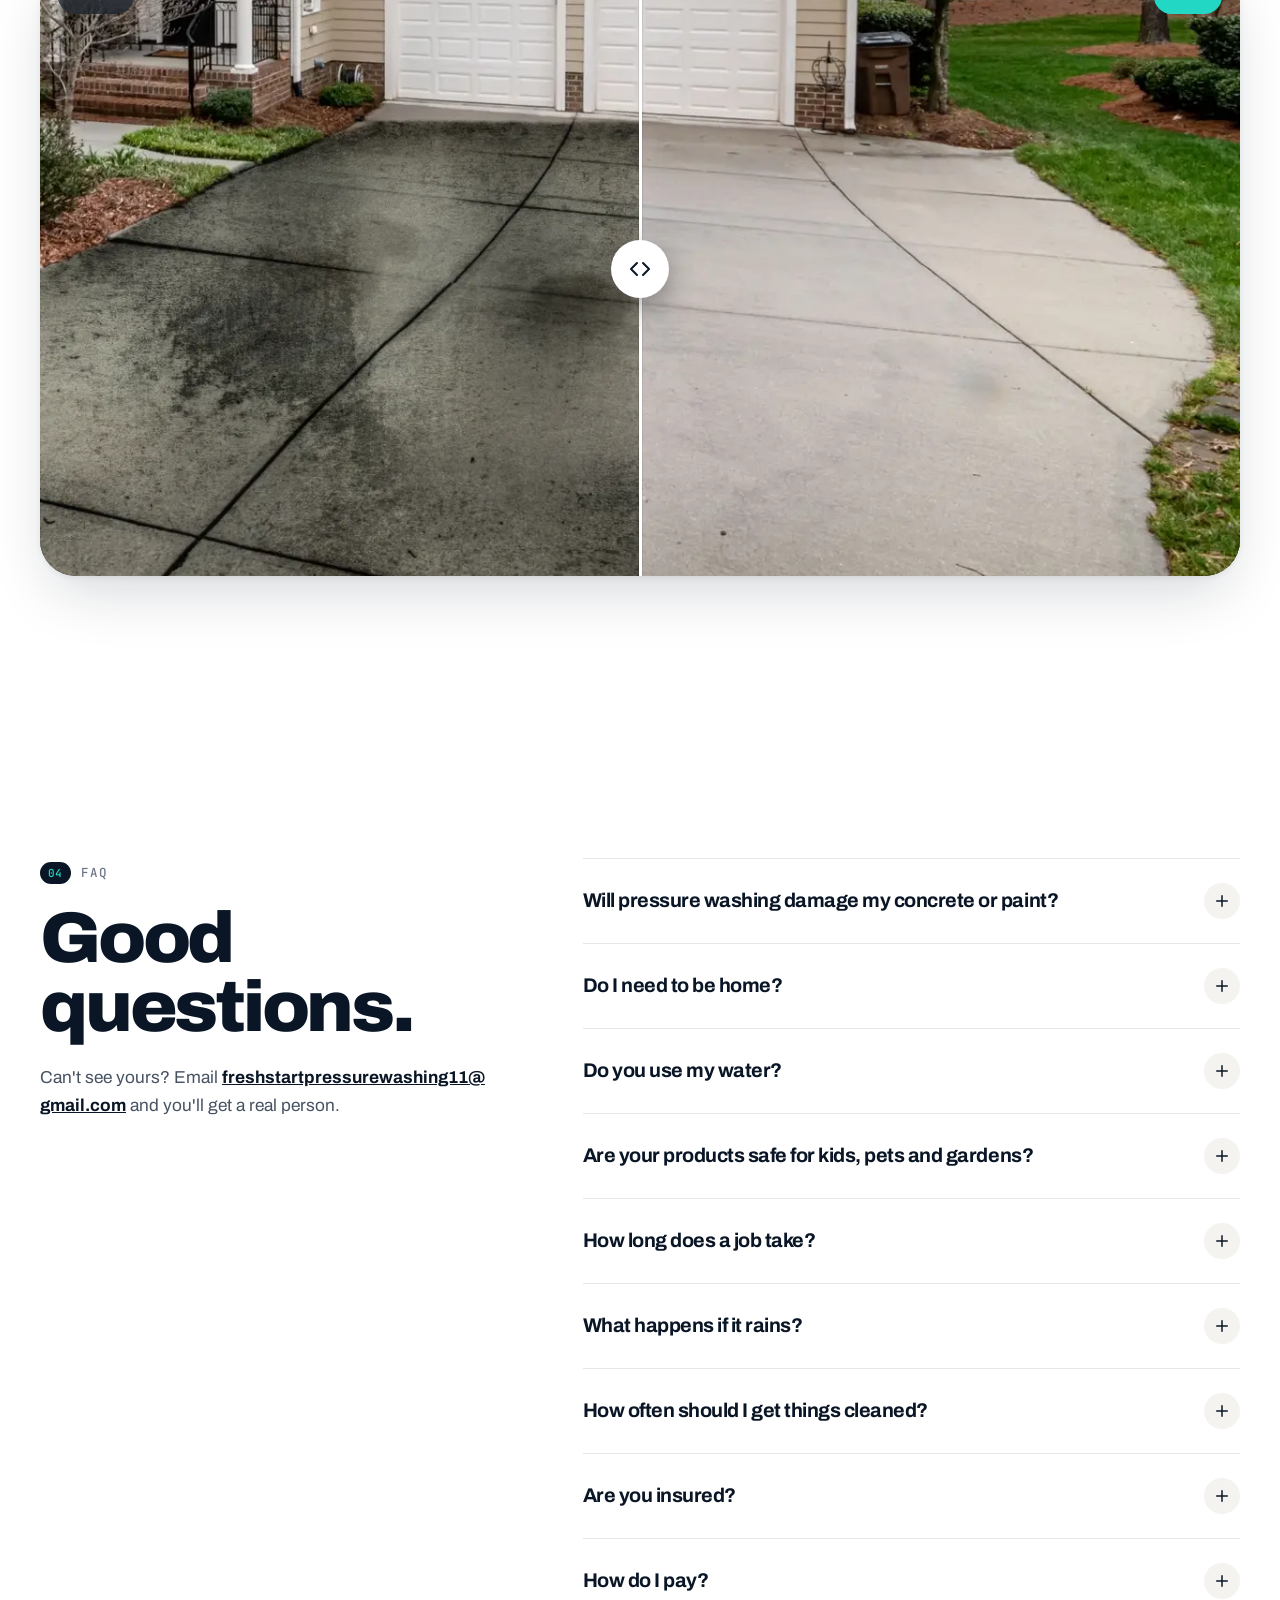
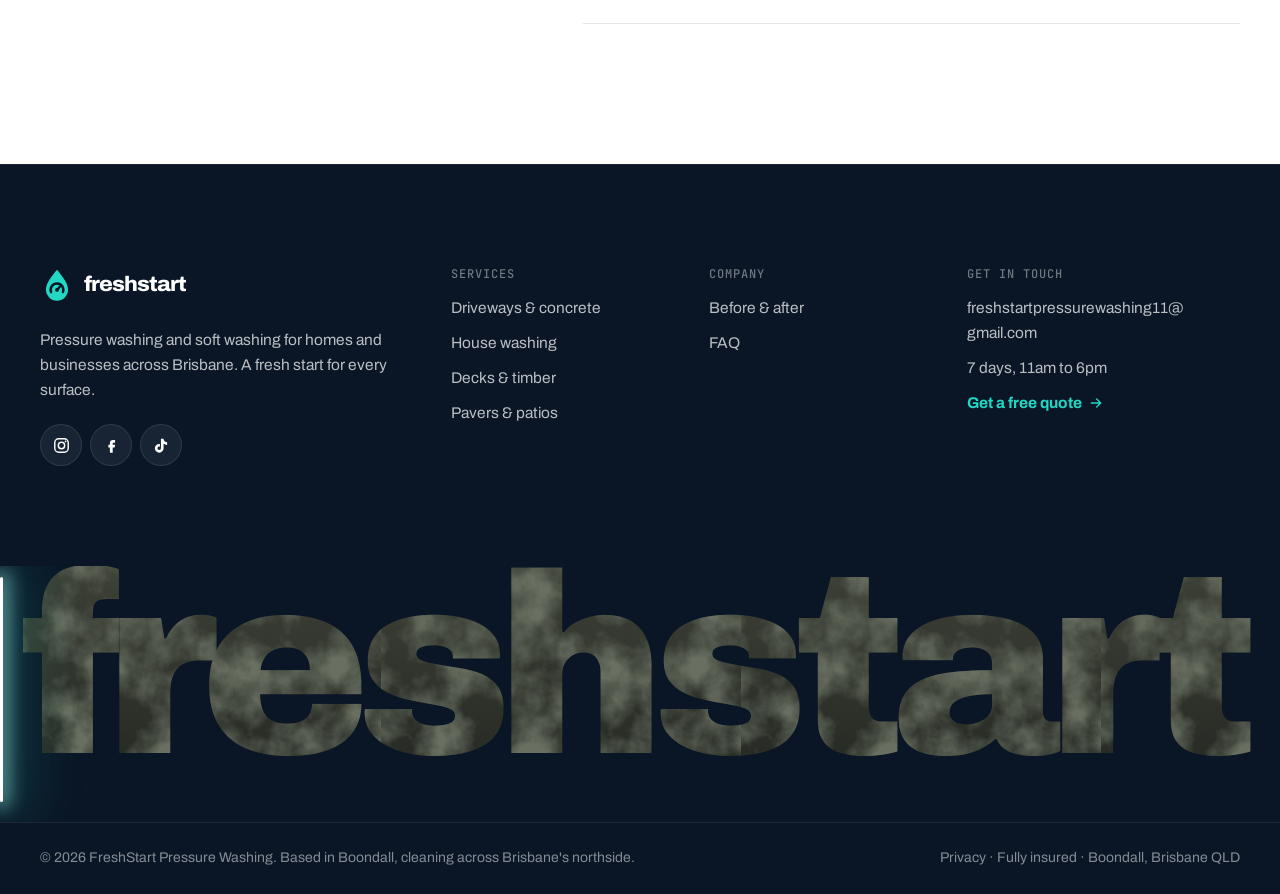
==== commit e51ce0c8: "Open the site to Google and tune local SEO Remove the preview noindex, retitle for Brisbane driveway" ====
--- a/index.html
+++ b/index.html
@@ -2,19 +2,610 @@
 <html lang="en-AU">
 <head>
 <meta charset="utf-8">
-<meta name="viewport" content="width=device-width,initial-scale=1">
-<meta name="robots" content="noindex">
-<title>FreshStart Pressure Washing has moved</title>
+<meta name="viewport" content="width=device-width, initial-scale=1, viewport-fit=cover">
+<title>Driveway &amp; Pressure Cleaning Brisbane | FreshStart, Boondall</title>
+<meta name="description" content="Driveway, path, paver and house cleaning across Brisbane's northside. Based in Boondall, open 7 days 11am to 6pm, fully insured. Email us photos for a free quote.">
 <link rel="canonical" href="https://freshstart-washing.web.app/">
-<noscript><meta http-equiv="refresh" content="0; url=https://freshstart-washing.web.app/"></noscript>
+<meta name="theme-color" content="#0A1626">
+<meta name="color-scheme" content="light">
+
+<link rel="icon" href="assets/img/favicon.svg" type="image/svg+xml">
+<link rel="icon" href="assets/img/favicon-32.png" sizes="32x32" type="image/png">
+<link rel="apple-touch-icon" href="assets/img/apple-touch-icon.png">
+<link rel="manifest" href="site.webmanifest">
+
+<meta property="og:type" content="website">
+<meta property="og:site_name" content="FreshStart Pressure Washing">
+<meta property="og:locale" content="en_AU">
+<meta property="og:url" content="https://freshstart-washing.web.app/">
+<meta property="og:title" content="FreshStart Pressure Washing | A fresh start for every surface.">
+<meta property="og:description" content="Driveway, path, paver and house cleaning across Brisbane's northside. Open 7 days, fully insured, free quotes by email.">
+<meta property="og:image" content="https://freshstart-washing.web.app/assets/img/og-image.jpg">
+<meta property="og:image:width" content="1200">
+<meta property="og:image:height" content="630">
+<meta name="twitter:card" content="summary_large_image">
+
+<link rel="preload" href="assets/fonts/archivo-latin.woff2" as="font" type="font/woff2" crossorigin>
+<link rel="stylesheet" href="assets/css/styles.css?v=13">
+<link rel="preload" as="image" href="assets/img/photos/hero-before-mobile.webp?v=13" media="(max-aspect-ratio: 4/5)" fetchpriority="high">
+<link rel="preload" as="image" href="assets/img/photos/hero-after-mobile.webp?v=13" media="(max-aspect-ratio: 4/5)">
+<link rel="preload" as="image" href="assets/img/photos/hero-before-desktop.webp?v=13" media="(min-aspect-ratio: 4/5)" fetchpriority="high">
+<link rel="preload" as="image" href="assets/img/photos/hero-after-desktop.webp?v=13" media="(min-aspect-ratio: 4/5)">
+
 <script>
-  // Keep the page and #section the visitor asked for, e.g. /freshstart/privacy.html -> /privacy.html
-  var rest = location.pathname.replace(/^\/freshstart\/?/, '');
-  location.replace('https://freshstart-washing.web.app/' + rest + location.search + location.hash);
+  /* Decide the hero mode before first paint so the page height never jumps. */
+  (function (d) {
+    var h = d.documentElement; h.classList.add('js');
+    try {
+      var c = d.createElement('canvas'), g = c.getContext('webgl') || c.getContext('experimental-webgl');
+      if (g) {
+        h.classList.add('gl');
+        if (!matchMedia('(prefers-reduced-motion: reduce)').matches) h.classList.add('scrolly');
+        var x = g.getExtension('WEBGL_lose_context'); if (x) x.loseContext();
+      }
+    } catch (e) {}
+  })(document);
 </script>
-<style>body{margin:0;min-height:100vh;display:grid;place-items:center;background:#0A1626;color:#F4F3EF;font:16px/1.5 system-ui,sans-serif;text-align:center;padding:16px}a{color:#22D8C5}</style>
+
+<script type="application/ld+json">
+{
+  "@context": "https://schema.org",
+  "@type": "HomeAndConstructionBusiness",
+  "@id": "https://freshstart-washing.web.app/#business",
+  "name": "FreshStart Pressure Washing",
+  "slogan": "A fresh start for every surface.",
+  "description": "Pressure washing and soft washing for driveways, paths, patios, pavers, decks and house exteriors.",
+  "url": "https://freshstart-washing.web.app/",
+  "email": "freshstartpressurewashing11@gmail.com",
+  "image": "https://freshstart-washing.web.app/assets/img/og-image.jpg",
+  "logo": "https://freshstart-washing.web.app/assets/img/logo-mark-512.png",
+  "priceRange": "$$",
+  "address": { "@type": "PostalAddress", "streetAddress": "Shop 6/2421 Sandgate Rd", "addressLocality": "Boondall", "addressRegion": "QLD", "postalCode": "4034", "addressCountry": "AU" },
+  "areaServed": [{ "@type": "Place", "name": "Boondall, QLD" }, { "@type": "Place", "name": "Nudgee, QLD" }, { "@type": "Place", "name": "Taigum, QLD" }, { "@type": "Place", "name": "Zillmere, QLD" }, { "@type": "Place", "name": "Geebung, QLD" }, { "@type": "Place", "name": "Banyo, QLD" }, { "@type": "Place", "name": "Virginia, QLD" }, { "@type": "Place", "name": "Northgate, QLD" }, { "@type": "Place", "name": "Aspley, QLD" }, { "@type": "Place", "name": "Chermside, QLD" }, { "@type": "Place", "name": "Carseldine, QLD" }, { "@type": "Place", "name": "Fitzgibbon, QLD" }, { "@type": "Place", "name": "Bracken Ridge, QLD" }, { "@type": "Place", "name": "Deagon, QLD" }, { "@type": "Place", "name": "Sandgate, QLD" }, { "@type": "Place", "name": "Brighton, QLD" }, { "@type": "Place", "name": "Shorncliffe, QLD" }, { "@type": "Place", "name": "Bald Hills, QLD" }, { "@type": "Place", "name": "Brisbane, QLD" }],
+  "openingHoursSpecification": [
+    { "@type": "OpeningHoursSpecification", "dayOfWeek": ["Monday","Tuesday","Wednesday","Thursday","Friday","Saturday","Sunday"], "opens": "11:00", "closes": "18:00" }
+  ],
+  "hasOfferCatalog": {
+    "@type": "OfferCatalog",
+    "name": "Exterior cleaning services",
+    "itemListElement": [
+      { "@type": "Offer", "itemOffered": { "@type": "Service", "name": "Driveway & concrete cleaning" } },
+      { "@type": "Offer", "itemOffered": { "@type": "Service", "name": "House washing" } },
+      { "@type": "Offer", "itemOffered": { "@type": "Service", "name": "Deck & timber cleaning" } },
+      { "@type": "Offer", "itemOffered": { "@type": "Service", "name": "Paver & patio cleaning" } }
+    ]
+  }
+}
+</script>
+<script type="application/ld+json">
+{
+ "@context": "https://schema.org",
+ "@type": "FAQPage",
+ "mainEntity": [
+  {
+   "@type": "Question",
+   "name": "Will pressure washing damage my concrete or paint?",
+   "acceptedAnswer": {
+    "@type": "Answer",
+    "text": "Not the way we do it. Delicate surfaces like render, paint and timber get a low-pressure soft wash: a biodegradable solution does the heavy lifting, then we rinse gently. Real pressure is saved for tough surfaces like concrete and pavers."
+   }
+  },
+  {
+   "@type": "Question",
+   "name": "Do I need to be home?",
+   "acceptedAnswer": {
+    "@type": "Answer",
+    "text": "Nope. As long as we can reach the areas being cleaned and use an outside tap, you can be at work, on holiday or inside with a coffee. We'll send photos when we're done."
+   }
+  },
+  {
+   "@type": "Question",
+   "name": "Do you use my water?",
+   "acceptedAnswer": {
+    "@type": "Answer",
+    "text": "We connect to your outside tap. Because pressure cleaning works so much faster than a hose, it uses far less water to get the job done, and we always follow local water restrictions."
+   }
+  },
+  {
+   "@type": "Question",
+   "name": "Are your products safe for kids, pets and gardens?",
+   "acceptedAnswer": {
+    "@type": "Answer",
+    "text": "Yes. We use biodegradable, garden-safe detergents, wet down and rinse nearby plants, and just ask that pets stay inside while we work. Everything's safe to walk on once it's dry."
+   }
+  },
+  {
+   "@type": "Question",
+   "name": "How long does a job take?",
+   "acceptedAnswer": {
+    "@type": "Answer",
+    "text": "Most driveways take one to three hours. A single-storey house wash is usually half a day. You'll get a time estimate with your quote."
+   }
+  },
+  {
+   "@type": "Question",
+   "name": "What happens if it rains?",
+   "acceptedAnswer": {
+    "@type": "Answer",
+    "text": "Light rain doesn't stop us. If the weather turns properly bad, we'll move your booking at no cost."
+   }
+  },
+  {
+   "@type": "Question",
+   "name": "How often should I get things cleaned?",
+   "acceptedAnswer": {
+    "@type": "Answer",
+    "text": "Brisbane's humidity means mould and algae come back fast. Driveways and paths look their best with a clean every 12 to 18 months, and house washes every year or two."
+   }
+  },
+  {
+   "@type": "Question",
+   "name": "Are you insured?",
+   "acceptedAnswer": {
+    "@type": "Answer",
+    "text": "Yes. We carry full public liability insurance and we're happy to send a certificate of currency before we start."
+   }
+  },
+  {
+   "@type": "Question",
+   "name": "How do I pay?",
+   "acceptedAnswer": {
+    "@type": "Answer",
+    "text": "Once the job's done and you're happy, we send an invoice. Pay by card or bank transfer, or tap on the day."
+   }
+  }
+ ]
+}
+</script>
 </head>
 <body>
-<p>FreshStart Pressure Washing has moved.<br><a href="https://freshstart-washing.web.app/">Go to the new site →</a></p>
+
+<!-- Icon sprite -->
+<svg width="0" height="0" style="position:absolute" aria-hidden="true" focusable="false">
+  <defs>
+    <symbol id="i-arrow" viewBox="0 0 24 24"><path d="M5 12h14M13 6l6 6-6 6" fill="none" stroke="currentColor" stroke-width="2" stroke-linecap="round" stroke-linejoin="round"/></symbol>
+    <symbol id="i-phone" viewBox="0 0 24 24"><path d="M6.6 3.5h2.6l1.4 4-2 1.5a12 12 0 0 0 6.4 6.4l1.5-2 4 1.4v2.6a2 2 0 0 1-2.2 2A17 17 0 0 1 4.6 5.7a2 2 0 0 1 2-2.2z" fill="none" stroke="currentColor" stroke-width="1.8" stroke-linejoin="round"/></symbol>
+    <symbol id="i-mail" viewBox="0 0 24 24"><rect x="3" y="5" width="18" height="14" rx="3" fill="none" stroke="currentColor" stroke-width="1.8"/><path d="M4 7.5l8 5.5 8-5.5" fill="none" stroke="currentColor" stroke-width="1.8" stroke-linecap="round" stroke-linejoin="round"/></symbol>
+    <symbol id="i-clock" viewBox="0 0 24 24"><circle cx="12" cy="12" r="8.5" fill="none" stroke="currentColor" stroke-width="1.8"/><path d="M12 7.5V12l3 2" fill="none" stroke="currentColor" stroke-width="1.8" stroke-linecap="round" stroke-linejoin="round"/></symbol>
+    <symbol id="i-pin" viewBox="0 0 24 24"><path d="M12 21s-6.5-5.6-6.5-11a6.5 6.5 0 0 1 13 0c0 5.4-6.5 11-6.5 11z" fill="none" stroke="currentColor" stroke-width="1.8" stroke-linejoin="round"/><circle cx="12" cy="10" r="2.4" fill="none" stroke="currentColor" stroke-width="1.8"/></symbol>
+    <symbol id="i-check" viewBox="0 0 24 24"><path d="M5 12.5l4.5 4.5L19 7" fill="none" stroke="currentColor" stroke-width="2.2" stroke-linecap="round" stroke-linejoin="round"/></symbol>
+    <symbol id="i-plus" viewBox="0 0 24 24"><path d="M12 5v14M5 12h14" fill="none" stroke="currentColor" stroke-width="2" stroke-linecap="round"/></symbol>
+    <symbol id="i-star" viewBox="0 0 24 24"><path d="M12 2.8l2.8 5.9 6.4.8-4.7 4.4 1.2 6.4L12 17.2l-5.7 3.1 1.2-6.4-4.7-4.4 6.4-.8z" fill="currentColor"/></symbol>
+    <symbol id="i-shield" viewBox="0 0 24 24"><path d="M12 3l7.5 3v5.5c0 4.6-3.2 8.3-7.5 9.5-4.3-1.2-7.5-4.9-7.5-9.5V6z" fill="none" stroke="currentColor" stroke-width="1.8" stroke-linejoin="round"/><path d="M8.6 12.2l2.4 2.4 4.4-4.8" fill="none" stroke="currentColor" stroke-width="1.8" stroke-linecap="round" stroke-linejoin="round"/></symbol>
+    <symbol id="i-leaf" viewBox="0 0 24 24"><path d="M5 19.5C4.5 11 9.5 5 19.5 4.5 20 14 14.5 19.5 5 19.5z" fill="none" stroke="currentColor" stroke-width="1.8" stroke-linejoin="round"/><path d="M5 19.5l8-8" fill="none" stroke="currentColor" stroke-width="1.8" stroke-linecap="round"/></symbol>
+    <symbol id="i-drop" viewBox="0 0 24 24"><path d="M12 3.2s-6.2 6.8-6.2 11.3a6.2 6.2 0 0 0 12.4 0C18.2 10 12 3.2 12 3.2z" fill="none" stroke="currentColor" stroke-width="1.8" stroke-linejoin="round"/></symbol>
+    <symbol id="i-spark" viewBox="0 0 24 24"><path d="M12 3c.6 4.6 2.4 6.4 7 7-4.6.6-6.4 2.4-7 7-.6-4.6-2.4-6.4-7-7 4.6-.6 6.4-2.4 7-7z" fill="currentColor"/></symbol>
+    <symbol id="i-mouse" viewBox="0 0 24 24"><rect x="7" y="3.5" width="10" height="17" rx="5" fill="none" stroke="currentColor" stroke-width="1.8"/><path class="wheel" d="M12 7.5v3" fill="none" stroke="currentColor" stroke-width="1.8" stroke-linecap="round"/></symbol>
+    <symbol id="i-building" viewBox="0 0 24 24"><path d="M4 20.5h16M6 20.5V5.5l7-2v17M13 8.5h5v12M9 8h1M9 11.5h1M9 15h1M16 12h-.01M16 15.5h-.01" fill="none" stroke="currentColor" stroke-width="1.8" stroke-linecap="round" stroke-linejoin="round"/></symbol>
+    <symbol id="i-insta" viewBox="0 0 24 24"><rect x="3.5" y="3.5" width="17" height="17" rx="5" fill="none" stroke="currentColor" stroke-width="1.8"/><circle cx="12" cy="12" r="4" fill="none" stroke="currentColor" stroke-width="1.8"/><circle cx="17.2" cy="6.8" r="1.1" fill="currentColor"/></symbol>
+    <symbol id="i-fb" viewBox="0 0 24 24"><path d="M14 8.5h2.5V5H14a4 4 0 0 0-4 4v2H8v3.5h2V21h3.5v-6.5H16l.5-3.5h-3V9a.5.5 0 0 1 .5-.5z" fill="currentColor"/></symbol>
+    <symbol id="i-tiktok" viewBox="0 0 24 24"><path d="M14.5 3.5c.4 2.6 2 4.2 4.6 4.5v3.3a8 8 0 0 1-4.5-1.4v5.6a5.5 5.5 0 1 1-5.5-5.5c.3 0 .6 0 .9.1v3.4a2.2 2.2 0 1 0 1.3 2V3.5z" fill="currentColor"/></symbol>
+    <symbol id="i-dollar" viewBox="0 0 24 24"><path d="M12 3v18M16.5 7.5c-.6-1.6-2.3-2.5-4.5-2.5-2.6 0-4.5 1.3-4.5 3.3 0 4.7 9.2 2.6 9.2 7.4 0 2-2 3.3-4.7 3.3-2.3 0-4.1-1-4.7-2.8" fill="none" stroke="currentColor" stroke-width="1.8" stroke-linecap="round"/></symbol>
+    <symbol id="i-tool" viewBox="0 0 24 24"><path d="M14.7 6.3a4 4 0 0 0 5 5L21 12.6a6 6 0 0 1-7.6 1.3l-6.8 6.8a2.1 2.1 0 0 1-3-3l6.8-6.8A6 6 0 0 1 11.7 3.3z" fill="none" stroke="currentColor" stroke-width="1.8" stroke-linejoin="round"/></symbol>
+    <symbol id="i-smile" viewBox="0 0 24 24"><circle cx="12" cy="12" r="8.5" fill="none" stroke="currentColor" stroke-width="1.8"/><path d="M8.5 14c.9 1.4 2.1 2 3.5 2s2.6-.6 3.5-2" fill="none" stroke="currentColor" stroke-width="1.8" stroke-linecap="round"/><circle cx="9" cy="9.8" r="1.1" fill="currentColor"/><circle cx="15" cy="9.8" r="1.1" fill="currentColor"/></symbol>
+    <symbol id="i-bolt" viewBox="0 0 24 24"><path d="M13 2.8L5 13.5h6l-1 7.7 8-10.7h-6z" fill="none" stroke="currentColor" stroke-width="1.8" stroke-linejoin="round"/></symbol>
+    <symbol id="i-camera" viewBox="0 0 24 24"><path d="M4 8.5a2 2 0 0 1 2-2h2l1.5-2h5l1.5 2h2a2 2 0 0 1 2 2V18a2 2 0 0 1-2 2H6a2 2 0 0 1-2-2z" fill="none" stroke="currentColor" stroke-width="1.8" stroke-linejoin="round"/><circle cx="12" cy="13" r="3.5" fill="none" stroke="currentColor" stroke-width="1.8"/></symbol>
+  </defs>
+</svg>
+
+<a class="skip" href="#main">Skip to content</a>
+
+<!-- ===================================================== NAV -->
+<header class="nav" id="nav">
+  <div class="nav__bar">
+    <a class="brand" href="#top" aria-label="FreshStart Pressure Washing, back to top">
+      <svg class="brand__mark" viewBox="0 0 48 48" aria-hidden="true">
+        <path d="M24 2.6c-3.9 5.1-15.6 17.5-15.6 27.9a15.6 15.6 0 0 0 31.2 0C39.6 20.1 27.9 7.7 24 2.6z" fill="#22D8C5"/>
+        <path d="M15.6 34.1a9 9 0 1 1 16.8 0" fill="none" stroke="#0A1626" stroke-width="3.4" stroke-linecap="round"/>
+        <path d="M24 31l4.6-5.3" fill="none" stroke="#0A1626" stroke-width="3.4" stroke-linecap="round"/>
+        <circle cx="24" cy="31" r="2.7" fill="#0A1626"/>
+      </svg>
+      <span class="brand__word">freshstart</span>
+    </a>
+    <nav class="nav__links" aria-label="Main">
+      <a href="#services">Services</a>
+      <a href="#results">Results</a>
+      <a href="#quote">Contact</a>
+    </nav>
+    <div class="nav__actions">
+      <a class="btn btn--primary btn--sm" href="#quote">Get a free quote</a>
+      <button class="nav__toggle" type="button" aria-expanded="false" aria-controls="menu" aria-label="Open menu"><span></span><span></span></button>
+    </div>
+  </div>
+</header>
+
+<div class="menu" id="menu" aria-hidden="true">
+  <nav class="menu__links" aria-label="Mobile">
+    <a href="#services">Services</a>
+    <a href="#results">Results</a>
+    <!-- <a href="#reviews">Reviews</a> (un-comment with the reviews section) -->
+    <a href="#faq">FAQ</a>
+    <a href="#quote">Contact</a>
+  </nav>
+  <div class="menu__foot">
+    <a class="btn btn--primary btn--block" href="#quote">Get a free quote <svg aria-hidden="true"><use href="#i-arrow"/></svg></a>
+    <a class="btn btn--glass btn--block" href="mailto:freshstartpressurewashing11@gmail.com"><svg aria-hidden="true"><use href="#i-mail"/></svg> Email us</a>
+  </div>
+</div>
+
+<main id="main">
+
+<!-- ===================================================== HERO -->
+<section class="hero" id="top" aria-labelledby="hero-title">
+  <div class="hero__stage">
+    <canvas class="hero__gl" aria-hidden="true"></canvas>
+    <canvas class="hero__fx" aria-hidden="true"></canvas>
+    <div class="hero__veil" aria-hidden="true"></div>
+
+    <div class="hero__intro">
+      <div class="wrap">
+        <p class="hero__eyebrow fade"><span class="dot" aria-hidden="true"></span>Driveway cleaning specialists · Brisbane</p>
+        <h1 class="hero__title fade" id="hero-title"><span class="ln">Bringing driveways</span> <span class="ln">back to life.</span></h1>
+        <p class="hero__lede fade">Oil stains, tyre marks, mould and years of grime, lifted off your concrete for good. Driveways are what we do best, plus paths, patios and house washes. Fully insured.</p>
+        <div class="hero__ctas fade">
+          <a class="btn btn--primary" href="#quote">Get a free quote <svg aria-hidden="true"><use href="#i-arrow"/></svg></a>
+          <a class="btn btn--glass" href="#services">Our services</a>
+        </div>
+        <ul class="hero__stats fade" aria-label="FreshStart by the numbers">
+          <li><b>500+</b><span>Jobs completed</span></li>
+          <li><b>100%</b><span>Satisfaction</span></li>
+          <li><b>10+</b><span>Years experience</span></li>
+        </ul>
+      </div>
+    </div>
+
+    <div class="hero__outro">
+      <div class="wrap">
+        <p class="hero__eyebrow"><span class="tick" aria-hidden="true"><svg><use href="#i-check"/></svg></span>100% spotless</p>
+        <h2 class="hero__outro-title">Like the day it was poured.</h2>
+        <p class="hero__lede">That took a few seconds of scrolling. Ours takes a morning, and the clean lasts. Now picture the paths, the patio and the walls.</p>
+        <div class="hero__ctas">
+          <a class="btn btn--primary" href="#quote">Get a free quote <svg aria-hidden="true"><use href="#i-arrow"/></svg></a>
+          <a class="btn btn--glass" href="#services">See what we clean</a>
+        </div>
+      </div>
+    </div>
+
+    <div class="hud" aria-hidden="true">
+      <span class="hud__icon"><svg><use href="#i-mouse"/></svg></span>
+      <span class="hud__label">Scroll to clean</span>
+      <span class="hud__track"><span class="hud__fill"></span></span>
+      <span class="hud__pct">0%</span>
+    </div>
+  </div>
+</section>
+
+<!-- ===================================================== TICKER -->
+<section class="ticker" aria-label="Why people choose us">
+  <div class="ticker__track">
+    <ul class="ticker__list">
+      <li>Fully insured</li><li>Eco-friendly detergents</li><li>Soft wash safe</li><li>Fixed, upfront quotes</li><li>Satisfaction guaranteed</li><li>Locally owned</li><li>No mess left behind</li>
+    </ul>
+    <ul class="ticker__list" aria-hidden="true">
+      <li>Fully insured</li><li>Eco-friendly detergents</li><li>Soft wash safe</li><li>Fixed, upfront quotes</li><li>Satisfaction guaranteed</li><li>Locally owned</li><li>No mess left behind</li>
+    </ul>
+  </div>
+</section>
+
+<!-- ===================================================== SERVICES -->
+<section class="section services" id="services">
+  <div class="wrap">
+    <header class="sec-head rv">
+      <p class="eyebrow"><span></span>What we clean</p>
+      <h2>Every surface, back to its best.</h2>
+      <p class="sec-head__lede">Driveways first, plus everything at ground level around them. We match the method to the surface, so it comes up clean without getting damaged.</p>
+    </header>
+
+    <div class="bento">
+      <article class="svc svc--wide rv" data-photo="driveway">
+        <div class="svc__media"><img src="assets/img/photos/driveway-after-720.webp" srcset="assets/img/photos/driveway-after-720.webp 720w, assets/img/photos/driveway-after-1280.webp 1280w" sizes="(max-width: 640px) 100vw, (max-width: 1023px) 50vw, 40vw" alt="" loading="lazy" decoding="async"><span class="svc__chip">Pressure clean</span></div>
+        <div class="svc__body">
+          <h3>Driveways &amp; concrete</h3>
+          <p>Plain, coloured or exposed aggregate. We lift oil, tyre marks, mould and years of built-up grime, then leave it stripe-free.</p>
+          <div class="svc__foot"><a class="svc__quote" href="#quote" data-quote="Driveway">Get a quote <svg aria-hidden="true"><use href="#i-arrow"/></svg></a></div>
+        </div>
+      </article>
+
+      <article class="svc svc--mid rv" style="--d:1" data-photo="pavers">
+        <div class="svc__media"><img src="assets/img/photos/pavers-after-720.webp" srcset="assets/img/photos/pavers-after-720.webp 720w, assets/img/photos/pavers-after-1280.webp 1280w" sizes="(max-width: 640px) 100vw, (max-width: 1023px) 50vw, 40vw" alt="" loading="lazy" decoding="async"><span class="svc__chip">Pressure clean</span></div>
+        <div class="svc__body">
+          <h3>Pavers &amp; patios</h3>
+          <p>Weeds, moss and black spots blasted out of the joints. Re-sanding and sealing available.</p>
+          <div class="svc__foot"><a class="svc__quote" href="#quote" data-quote="Paths &amp; patio">Get a quote <svg aria-hidden="true"><use href="#i-arrow"/></svg></a></div>
+        </div>
+      </article>
+
+      <article class="svc svc--half rv" data-photo="brick">
+        <div class="svc__media"><img src="assets/img/photos/brick-after-720.webp" srcset="assets/img/photos/brick-after-720.webp 720w, assets/img/photos/brick-after-1280.webp 1280w" sizes="(max-width: 640px) 100vw, (max-width: 1023px) 50vw, 40vw" alt="" loading="lazy" decoding="async"><span class="svc__chip">Soft wash</span></div>
+        <div class="svc__body">
+          <h3>House washing</h3>
+          <p>Brick, render, cladding and weatherboard. Cobwebs, dust and mould gone, paint and mortar left intact.</p>
+          <div class="svc__foot"><a class="svc__quote" href="#quote" data-quote="House wash">Get a quote <svg aria-hidden="true"><use href="#i-arrow"/></svg></a></div>
+        </div>
+      </article>
+
+      <article class="svc svc--half rv" style="--d:1" data-photo="deck">
+        <div class="svc__media"><img src="assets/img/photos/deck-after-720.webp" srcset="assets/img/photos/deck-after-720.webp 720w, assets/img/photos/deck-after-1280.webp 1280w" sizes="(max-width: 640px) 100vw, (max-width: 1023px) 50vw, 40vw" alt="" loading="lazy" decoding="async"><span class="svc__chip">Low pressure</span></div>
+        <div class="svc__body">
+          <h3>Decks &amp; timber</h3>
+          <p>Weathered grey boards brought back to warm, rich colour, cleaned with the grain and ready for oil.</p>
+          <div class="svc__foot"><a class="svc__quote" href="#quote" data-quote="Deck">Get a quote <svg aria-hidden="true"><use href="#i-arrow"/></svg></a></div>
+        </div>
+      </article>
+
+      <article class="svc svc--full svc--dark rv">
+        <div class="svc__dark">
+          <span class="svc__icon" aria-hidden="true"><svg><use href="#i-building"/></svg></span>
+          <h3>Commercial &amp; strata</h3>
+          <p>Shopfronts, car parks, body corporate common areas, bin bays and graffiti removal. Out-of-hours work and recurring maintenance plans available.</p>
+          <a class="btn btn--primary" href="#quote" data-quote="Commercial">Get a commercial quote <svg aria-hidden="true"><use href="#i-arrow"/></svg></a>
+        </div>
+      </article>
+    </div>
+  </div>
+</section>
+
+<!-- ===================================================== QUOTE -->
+<section class="section quote" id="quote">
+  <div class="wrap quote__grid">
+    <div class="quote__copy rv">
+      <p class="eyebrow eyebrow--light"><span></span>Free quote</p>
+      <h2>Ready for a fresh start?</h2>
+      <p class="quote__lede">Send us a few details and a couple of photos, and we'll get back to you with a free, no-obligation quote, usually the same day.</p>
+      <ul class="contact-list">
+        <li><svg aria-hidden="true"><use href="#i-mail"/></svg><span><small>Email</small><a href="mailto:freshstartpressurewashing11@gmail.com">freshstartpressurewashing11@<wbr>gmail.com</a></span></li>
+        <li><svg aria-hidden="true"><use href="#i-clock"/></svg><span><small>Business hours</small>7 days, 11am to 6pm</span></li>
+      </ul>
+      <div class="guarantee">
+        <svg aria-hidden="true"><use href="#i-shield"/></svg>
+        <p><b>The FreshStart guarantee.</b> If you're not happy with any part of the job, tell us within 7 days and we'll come back and fix it, free.</p>
+      </div>
+    </div>
+
+    <form class="form rv" style="--d:1" id="quote-form" action="https://formsubmit.co/freshstartpressurewashing11@gmail.com" method="POST" enctype="multipart/form-data" novalidate>
+      <input type="hidden" name="_subject" value="New quote request from the FreshStart website">
+      <input type="hidden" name="_template" value="table">
+      <input type="hidden" name="_captcha" value="false">
+      <input type="hidden" name="_next" value="https://freshstart-washing.web.app/?sent=1#quote">
+      <input type="hidden" name="Services" value="">
+      <div class="form__body">
+        <div class="form__row">
+          <label class="field"><span>Name</span><input name="name" autocomplete="name" required></label>
+          <label class="field"><span>Phone</span><input name="phone" type="tel" inputmode="tel" autocomplete="tel" required></label>
+        </div>
+        <div class="form__row">
+          <label class="field"><span>Email <em>(optional)</em></span><input name="email" type="email" autocomplete="email"></label>
+          <label class="field"><span>Suburb</span><input name="suburb" autocomplete="address-level2" required></label>
+        </div>
+        <fieldset class="field field--chips">
+          <legend>What needs a clean?</legend>
+          <div class="chipset">
+            <label class="chip"><input type="checkbox" name="services" value="Driveway"><span>Driveway</span></label>
+            <label class="chip"><input type="checkbox" name="services" value="Paths &amp; patio"><span>Paths &amp; patio</span></label>
+            <label class="chip"><input type="checkbox" name="services" value="House wash"><span>House wash</span></label>
+            <label class="chip"><input type="checkbox" name="services" value="Deck"><span>Deck</span></label>
+            <label class="chip"><input type="checkbox" name="services" value="Commercial"><span>Commercial</span></label>
+          </div>
+        </fieldset>
+        <div class="photos" data-photos>
+          <div class="photos__head">
+            <span class="photos__badge"><svg aria-hidden="true"><use href="#i-spark"/></svg>Recommended</span>
+            <b>Add photos of the area</b>
+            <p>Quotes with photos come back faster and more accurate. Snap the whole area, plus close-ups of any oil stains, mould or problem spots.</p>
+          </div>
+          <label class="photos__drop" for="photo-input" data-photos-drop>
+            <span class="photos__icon" aria-hidden="true"><svg><use href="#i-camera"/></svg></span>
+            <span class="photos__cta">Take or upload photos</span>
+            <small>Up to 6 photos · tap to use your camera or gallery</small>
+          </label>
+          <input id="photo-input" class="photos__input" type="file" accept="image/*" multiple>
+          <ul class="photos__grid" data-photos-grid aria-live="polite"></ul>
+          <p class="photos__status" data-photos-status hidden></p>
+        </div>
+        <label class="field"><span>Approx. size <em>(optional)</em></span><input name="size" inputmode="text" placeholder="E.g. 60 m², or a double driveway"></label>
+        <label class="field"><span>Anything else? <em>(optional)</em></span><textarea name="message" rows="4" placeholder="E.g. double driveway, two-storey house, oil stain near the garage."></textarea></label>
+
+        <input class="hp" type="text" name="_honey" tabindex="-1" autocomplete="off" aria-hidden="true">
+        <button class="btn btn--primary btn--block btn--lg" type="submit"><span>Send my quote request</span><svg aria-hidden="true"><use href="#i-arrow"/></svg></button>
+        <p class="form__note">We'll reply within one business day. No spam, ever.</p>
+        <p class="form__error" role="alert" hidden></p>
+      </div>
+      <div class="form__done" hidden tabindex="-1">
+        <span class="form__done-icon" aria-hidden="true"><svg><use href="#i-check"/></svg></span>
+        <h3>Request sent. Nice one.</h3>
+        <p>We'll be in touch soon with your free quote. Questions in the meantime? Email <a href="mailto:freshstartpressurewashing11@gmail.com">freshstartpressurewashing11@<wbr>gmail.com</a>.</p>
+      </div>
+    </form>
+  </div>
+</section>
+
+<!-- ===================================================== BEFORE / AFTER -->
+<section class="section results" id="results">
+  <div class="wrap">
+    <header class="sec-head sec-head--split rv">
+      <div>
+        <p class="eyebrow"><span></span>Before &amp; after</p>
+        <h2>Drag. Gasp. Book.</h2>
+      </div>
+      <p class="sec-head__lede">Pull the handle to compare. This is the difference a proper clean makes.</p>
+    </header>
+
+    <!--
+      PLACEHOLDER PHOTOS: the clean shots are royalty-free stock photos (Pexels) and the
+      "before" versions have dirt added digitally. Replace them with your own job photos
+      before launch: save as assets/img/photos/<name>-before-720.webp / -1280.webp (and
+      -after-), or put data-before="..." data-after="..." on a tab button.
+    -->
+    <div class="ba rv" data-ba>
+      <div class="ba__tabs" role="tablist" aria-label="Surface">
+        <button role="tab" type="button" aria-selected="true" data-photo="driveway">Driveway</button>
+        <button role="tab" type="button" aria-selected="false" data-photo="brick">Walls</button>
+        <button role="tab" type="button" aria-selected="false" data-photo="deck">Deck</button>
+        <button role="tab" type="button" aria-selected="false" data-photo="pavers">Pavers</button>
+      </div>
+      <div class="ba__frame">
+        <img class="ba__photo ba__photo--before" alt="" decoding="async">
+        <img class="ba__photo ba__photo--after" alt="" decoding="async">
+        <span class="ba__tag ba__tag--before">Before</span>
+        <span class="ba__tag ba__tag--after">After</span>
+        <div class="ba__divider" role="slider" tabindex="0" aria-label="Before and after comparison. Use arrow keys to move." aria-valuemin="0" aria-valuemax="100" aria-valuenow="50" aria-valuetext="50% after">
+          <span class="ba__knob" aria-hidden="true"><svg viewBox="0 0 24 24"><path d="M9 6l-6 6 6 6M15 6l6 6-6 6" fill="none" stroke="currentColor" stroke-width="2" stroke-linecap="round" stroke-linejoin="round"/></svg></span>
+        </div>
+      </div>
+    </div>
+  </div>
+</section>
+
+<!-- ===================================================== REVIEWS -->
+<!--
+  SAMPLE REVIEWS: these are placeholders written for the template, and the section is HIDDEN
+  (see the "hidden" attribute below) until real reviews go in. Also un-comment the two Reviews links.
+  Replace them with real customer reviews (with permission) before you go live.
+  Publishing invented reviews is misleading conduct under Australian Consumer Law.
+-->
+<section class="section reviews" id="reviews" hidden>
+  <div class="wrap">
+    <header class="sec-head sec-head--center rv">
+      <p class="eyebrow"><span></span>Reviews</p>
+      <h2>Neighbours talk.</h2>
+    </header>
+    <div class="reviews__grid">
+      <figure class="review rv">
+        <div class="stars" aria-label="5 out of 5 stars"><svg><use href="#i-star"/></svg><svg><use href="#i-star"/></svg><svg><use href="#i-star"/></svg><svg><use href="#i-star"/></svg><svg><use href="#i-star"/></svg></div>
+        <blockquote>“Our driveway hadn't been cleaned in the eleven years we've lived here. It honestly looks like new concrete. On time, polite, and they left everything spotless.”</blockquote>
+        <figcaption><span class="avatar" aria-hidden="true">S</span><span><b>Sarah M.</b><small>Ashgrove · Driveway &amp; paths</small></span></figcaption>
+      </figure>
+      <figure class="review rv" style="--d:1">
+        <div class="stars" aria-label="5 out of 5 stars"><svg><use href="#i-star"/></svg><svg><use href="#i-star"/></svg><svg><use href="#i-star"/></svg><svg><use href="#i-star"/></svg><svg><use href="#i-star"/></svg></div>
+        <blockquote>“Got three quotes for our exposed aggregate driveway. These guys were the only ones who explained how they'd protect the finish. Six months on it still looks brand new.”</blockquote>
+        <figcaption><span class="avatar" aria-hidden="true">D</span><span><b>Daniel K.</b><small>Carindale · Driveway</small></span></figcaption>
+      </figure>
+      <figure class="review rv" style="--d:2">
+        <div class="stars" aria-label="5 out of 5 stars"><svg><use href="#i-star"/></svg><svg><use href="#i-star"/></svg><svg><use href="#i-star"/></svg><svg><use href="#i-star"/></svg><svg><use href="#i-star"/></svg></div>
+        <blockquote>“Booked the house wash and deck before we listed. Our agent reckons it made a real difference at the open home. Worth every cent.”</blockquote>
+        <figcaption><span class="avatar" aria-hidden="true">P</span><span><b>Priya &amp; Tom</b><small>Bulimba · House wash &amp; deck</small></span></figcaption>
+      </figure>
+    </div>
+  </div>
+</section>
+
+<!-- ===================================================== FAQ -->
+<section class="section faq" id="faq">
+  <div class="wrap faq__grid">
+    <header class="sec-head faq__head rv">
+      <p class="eyebrow"><span></span>FAQ</p>
+      <h2>Good questions.</h2>
+      <p class="sec-head__lede">Can't see yours? Email <a href="mailto:freshstartpressurewashing11@gmail.com">freshstartpressurewashing11@<wbr>gmail.com</a> and you'll get a real person.</p>
+    </header>
+    <div class="faq__list rv" style="--d:1">
+      <details class="qa">
+        <summary>Will pressure washing damage my concrete or paint?<span class="qa__icon" aria-hidden="true"><svg><use href="#i-plus"/></svg></span></summary>
+        <div class="qa__a"><p>Not the way we do it. Delicate surfaces like render, paint and timber get a low-pressure soft wash: a biodegradable solution does the heavy lifting, then we rinse gently. Real pressure is saved for tough surfaces like concrete and pavers.</p></div>
+      </details>
+      <details class="qa">
+        <summary>Do I need to be home?<span class="qa__icon" aria-hidden="true"><svg><use href="#i-plus"/></svg></span></summary>
+        <div class="qa__a"><p>Nope. As long as we can reach the areas being cleaned and use an outside tap, you can be at work, on holiday or inside with a coffee. We'll send photos when we're done.</p></div>
+      </details>
+      <details class="qa">
+        <summary>Do you use my water?<span class="qa__icon" aria-hidden="true"><svg><use href="#i-plus"/></svg></span></summary>
+        <div class="qa__a"><p>We connect to your outside tap. Because pressure cleaning works so much faster than a hose, it uses far less water to get the job done, and we always follow local water restrictions.</p></div>
+      </details>
+      <details class="qa">
+        <summary>Are your products safe for kids, pets and gardens?<span class="qa__icon" aria-hidden="true"><svg><use href="#i-plus"/></svg></span></summary>
+        <div class="qa__a"><p>Yes. We use biodegradable, garden-safe detergents, wet down and rinse nearby plants, and just ask that pets stay inside while we work. Everything's safe to walk on once it's dry.</p></div>
+      </details>
+      <details class="qa">
+        <summary>How long does a job take?<span class="qa__icon" aria-hidden="true"><svg><use href="#i-plus"/></svg></span></summary>
+        <div class="qa__a"><p>Most driveways take one to three hours. A single-storey house wash is usually half a day. You'll get a time estimate with your quote.</p></div>
+      </details>
+      <details class="qa">
+        <summary>What happens if it rains?<span class="qa__icon" aria-hidden="true"><svg><use href="#i-plus"/></svg></span></summary>
+        <div class="qa__a"><p>Light rain doesn't stop us. If the weather turns properly bad, we'll move your booking at no cost.</p></div>
+      </details>
+      <details class="qa">
+        <summary>How often should I get things cleaned?<span class="qa__icon" aria-hidden="true"><svg><use href="#i-plus"/></svg></span></summary>
+        <div class="qa__a"><p>Brisbane's humidity means mould and algae come back fast. Driveways and paths look their best with a clean every 12 to 18 months, and house washes every year or two.</p></div>
+      </details>
+      <details class="qa">
+        <summary>Are you insured?<span class="qa__icon" aria-hidden="true"><svg><use href="#i-plus"/></svg></span></summary>
+        <div class="qa__a"><p>Yes. We carry full public liability insurance and we're happy to send a certificate of currency before we start.</p></div>
+      </details>
+      <details class="qa">
+        <summary>How do I pay?<span class="qa__icon" aria-hidden="true"><svg><use href="#i-plus"/></svg></span></summary>
+        <div class="qa__a"><p>Once the job's done and you're happy, we send an invoice. Pay by card or bank transfer, or tap on the day.</p></div>
+      </details>
+    </div>
+  </div>
+</section>
+
+</main>
+
+<!-- ===================================================== FOOTER -->
+<footer class="footer" data-footer>
+  <div class="wrap footer__grid">
+    <div class="footer__brand">
+      <a class="brand brand--footer" href="#top" aria-label="FreshStart Pressure Washing, back to top">
+        <svg class="brand__mark" viewBox="0 0 48 48" aria-hidden="true">
+          <path d="M24 2.6c-3.9 5.1-15.6 17.5-15.6 27.9a15.6 15.6 0 0 0 31.2 0C39.6 20.1 27.9 7.7 24 2.6z" fill="#22D8C5"/>
+          <path d="M15.6 34.1a9 9 0 1 1 16.8 0" fill="none" stroke="#0A1626" stroke-width="3.4" stroke-linecap="round"/>
+          <path d="M24 31l4.6-5.3" fill="none" stroke="#0A1626" stroke-width="3.4" stroke-linecap="round"/>
+          <circle cx="24" cy="31" r="2.7" fill="#0A1626"/>
+        </svg>
+        <span class="brand__word">freshstart</span>
+      </a>
+      <p class="footer__tag">Pressure washing and soft washing for homes and businesses across Brisbane. A fresh start for every surface.</p>
+      <div class="socials">
+        <a href="#" aria-label="Instagram"><svg aria-hidden="true"><use href="#i-insta"/></svg></a>
+        <a href="#" aria-label="Facebook"><svg aria-hidden="true"><use href="#i-fb"/></svg></a>
+        <a href="#" aria-label="TikTok"><svg aria-hidden="true"><use href="#i-tiktok"/></svg></a>
+      </div>
+    </div>
+    <nav aria-label="Services">
+      <h4>Services</h4>
+      <ul>
+        <li><a href="#services">Driveways &amp; concrete</a></li>
+        <li><a href="#services">House washing</a></li>
+        <li><a href="#services">Decks &amp; timber</a></li>
+        <li><a href="#services">Pavers &amp; patios</a></li>
+      </ul>
+    </nav>
+    <nav aria-label="Company">
+      <h4>Company</h4>
+      <ul>
+        <li><a href="#results">Before &amp; after</a></li>
+        <!-- <li><a href="#reviews">Reviews</a></li> (un-comment with the reviews section) -->
+        <li><a href="#faq">FAQ</a></li>
+      </ul>
+    </nav>
+    <div>
+      <h4>Get in touch</h4>
+      <ul>
+        <li><a href="mailto:freshstartpressurewashing11@gmail.com">freshstartpressurewashing11@<wbr>gmail.com</a></li>
+        <li>7 days, 11am to 6pm</li>
+        <li><a class="footer__cta" href="#quote">Get a free quote <svg aria-hidden="true"><use href="#i-arrow"/></svg></a></li>
+      </ul>
+    </div>
+  </div>
+
+  <div class="footer__giant" aria-hidden="true">
+    <span class="giant giant--dirty">freshstart</span>
+    <span class="giant giant--clean">freshstart</span>
+    <span class="giant__spray"></span>
+  </div>
+
+  <div class="wrap footer__legal">
+    <p>© <span data-year>2026</span> FreshStart Pressure Washing. Based in Boondall, cleaning across Brisbane's northside.</p>
+    <p><a href="privacy.html">Privacy</a><span aria-hidden="true"> · </span>Fully insured · Boondall, Brisbane QLD</p>
+  </div>
+</footer>
+
+<!-- Mobile quick actions -->
+<div class="dock" data-dock>
+  <a class="btn btn--primary" href="#quote">Get a free quote <svg aria-hidden="true"><use href="#i-arrow"/></svg></a>
+</div>
+
+<script src="assets/js/surface-engine.js?v=13" defer></script>
+<script src="assets/js/app.js?v=13" defer></script>
+<script data-goatcounter="https://smuffinz.goatcounter.com/count" async src="//gc.zgo.at/count.js"></script>
 </body>
 </html>
--- a/assets/css/styles.css
+++ b/assets/css/styles.css
@@ -0,0 +1,806 @@
+/* ==========================================================================
+   FreshStart Pressure Washing — site styles
+   Brand tokens live in :root. Change --aqua / --ink to re-skin everything.
+   ========================================================================== */
+
+/* Self-hosted fonts (SIL Open Font License, see assets/fonts/OFL-*.txt). Latin subset only. */
+@font-face {
+  font-family: 'Archivo'; font-style: normal; font-weight: 400 900; font-stretch: 75% 125%; font-display: swap;
+  src: url(../fonts/archivo-latin.woff2) format('woff2');
+  unicode-range: U+0000-00FF, U+0131, U+0152-0153, U+02BB-02BC, U+02C6, U+02DA, U+02DC, U+0304, U+0308, U+0329, U+2000-206F, U+20AC, U+2122, U+2191, U+2193, U+2212, U+2215, U+FEFF, U+FFFD;
+}
+@font-face {
+  font-family: 'JetBrains Mono'; font-style: normal; font-weight: 500; font-display: swap;
+  src: url(../fonts/jetbrains-mono-500-latin.woff2) format('woff2');
+  unicode-range: U+0000-00FF, U+0131, U+0152-0153, U+02BB-02BC, U+02C6, U+02DA, U+02DC, U+0304, U+0308, U+0329, U+2000-206F, U+20AC, U+2122, U+2191, U+2193, U+2212, U+2215, U+FEFF, U+FFFD;
+}
+
+:root {
+  --ink: #0A1626;
+  --ink-2: #102238;
+  --ink-3: #1A3050;
+  --paper: #F4F3EF;
+  --paper-2: #EBE9E3;
+  --white: #FFFFFF;
+
+  --text: #0A1626;
+  --text-2: #475262;
+  --text-3: #6C7685;
+  --line: rgba(10, 22, 38, .10);
+  --line-2: rgba(10, 22, 38, .17);
+
+  --aqua: #22D8C5;
+  --aqua-hi: #63F2E2;
+  --aqua-deep: #087A6F;
+  --sun: #FFC23D;
+  --danger: #E5484D;
+
+  --r-sm: 12px;
+  --r: 20px;
+  --r-lg: 28px;
+  --r-xl: 36px;
+
+  --shadow-1: 0 1px 2px rgba(10, 22, 38, .05), 0 6px 18px rgba(10, 22, 38, .06);
+  --shadow-2: 0 2px 6px rgba(10, 22, 38, .06), 0 24px 60px -12px rgba(10, 22, 38, .18);
+
+  --ease: cubic-bezier(.2, .75, .2, 1);
+  --ease-out: cubic-bezier(.16, 1, .3, 1);
+
+  --wrap: 1240px;
+  --gut: clamp(16px, 4vw, 40px);
+  --nav-h: 64px;
+
+  --font: "Archivo", ui-sans-serif, system-ui, -apple-system, "Segoe UI", Roboto, Helvetica, Arial, sans-serif;
+  --mono: "JetBrains Mono", ui-monospace, SFMono-Regular, Menlo, Consolas, monospace;
+}
+
+/* ---------------------------------------------------------------- base */
+*, *::before, *::after { box-sizing: border-box; }
+html { -webkit-text-size-adjust: 100%; text-size-adjust: 100%; scroll-padding-top: 92px; }
+@media (prefers-reduced-motion: no-preference) { html { scroll-behavior: smooth; } }
+body {
+  margin: 0;
+  background: var(--paper);
+  color: var(--text);
+  font-family: var(--font);
+  font-size: 17px;
+  line-height: 1.6;
+  -webkit-font-smoothing: antialiased;
+  -moz-osx-font-smoothing: grayscale;
+  text-rendering: optimizeLegibility;
+  overflow-x: clip;
+}
+img, svg, canvas, video { display: block; max-width: 100%; }
+svg { flex-shrink: 0; }
+a { color: inherit; }
+button { font: inherit; color: inherit; }
+h1, h2, h3, h4 { margin: 0; font-weight: 800; line-height: 1.04; letter-spacing: -.03em; }
+p, ul, ol, figure, blockquote, dl, dd { margin: 0; }
+[hidden] { display: none !important; }
+
+.wrap { width: 100%; max-width: calc(var(--wrap) + var(--gut) * 2); margin-inline: auto; padding-inline: var(--gut); }
+.skip { position: fixed; left: 12px; top: -80px; z-index: 1000; padding: 12px 18px; border-radius: 999px; background: var(--aqua); color: var(--ink); font-weight: 700; text-decoration: none; transition: top .2s; }
+.skip:focus { top: 12px; }
+:focus-visible { outline: 2.5px solid var(--aqua); outline-offset: 3px; border-radius: 8px; }
+::selection { background: var(--aqua); color: var(--ink); }
+
+/* ---------------------------------------------------------------- buttons */
+.btn {
+  --h: 54px;
+  position: relative;
+  display: inline-flex; align-items: center; justify-content: center; gap: .55em;
+  height: var(--h); padding: 0 26px;
+  border: 0; border-radius: 999px;
+  font-weight: 700; font-size: 16px; letter-spacing: -.01em; line-height: 1;
+  text-decoration: none; white-space: nowrap; cursor: pointer;
+  transition: transform .4s var(--ease), box-shadow .4s var(--ease), background-color .25s, color .25s;
+  -webkit-tap-highlight-color: transparent;
+}
+.btn svg { width: 18px; height: 18px; transition: transform .4s var(--ease); }
+.btn:hover svg:last-child { transform: translateX(3px); }
+.btn:active { transform: translateY(0) scale(.98); }
+
+.btn--primary { background: var(--aqua); color: var(--ink); box-shadow: inset 0 -2px 0 rgba(0, 0, 0, .08); }
+.btn--primary:hover { background: var(--aqua-hi); transform: translateY(-2px); box-shadow: 0 14px 32px -10px rgba(34, 216, 197, .7), inset 0 -2px 0 rgba(0, 0, 0, .08); }
+.btn--ink { background: var(--ink); color: #fff; }
+.btn--ink:hover { background: var(--ink-3); transform: translateY(-2px); box-shadow: 0 14px 30px -12px rgba(10, 22, 38, .55); }
+.btn--glass { background: rgba(255, 255, 255, .12); color: #fff; box-shadow: inset 0 0 0 1px rgba(255, 255, 255, .24); -webkit-backdrop-filter: blur(12px); backdrop-filter: blur(12px); }
+.btn--glass:hover { background: rgba(255, 255, 255, .2); transform: translateY(-2px); }
+.btn--line { background: rgba(255, 255, 255, .4); color: var(--ink); box-shadow: inset 0 0 0 1.5px var(--line-2); }
+.btn--line:hover { box-shadow: inset 0 0 0 1.5px var(--ink); transform: translateY(-2px); }
+.btn--sm { --h: 42px; padding: 0 18px; font-size: 15px; }
+.btn--lg { --h: 60px; font-size: 17px; }
+.btn--block { width: 100%; }
+
+/* ---------------------------------------------------------------- brand */
+.brand { display: inline-flex; align-items: center; gap: 10px; text-decoration: none; flex-shrink: 0; }
+.brand__mark { width: 34px; height: 34px; }
+.brand__word { font-weight: 800; font-size: 21px; letter-spacing: -.05em; line-height: 1; font-stretch: 106%; white-space: nowrap; }
+
+/* ---------------------------------------------------------------- nav */
+.nav { position: fixed; top: 12px; left: 0; right: 0; z-index: 60; padding-inline: calc(var(--gut) - 6px); pointer-events: none; }
+.nav__bar {
+  pointer-events: auto;
+  max-width: calc(var(--wrap) + 12px); margin: 0 auto; height: var(--nav-h);
+  display: flex; align-items: center; gap: 16px;
+  padding: 0 11px 0 18px; border-radius: 999px; color: #fff;
+  transition: background-color .45s var(--ease), box-shadow .45s var(--ease), -webkit-backdrop-filter .45s, backdrop-filter .45s;
+}
+.nav.is-solid .nav__bar, .nav.is-open .nav__bar {
+  background: rgba(10, 22, 38, .74);
+  -webkit-backdrop-filter: saturate(1.5) blur(18px); backdrop-filter: saturate(1.5) blur(18px);
+  box-shadow: inset 0 0 0 1px rgba(255, 255, 255, .08), 0 16px 40px -16px rgba(0, 0, 0, .45);
+}
+.nav__links { display: flex; gap: 2px; margin-left: auto; }
+.nav__links a { padding: 10px 14px; border-radius: 999px; text-decoration: none; font-weight: 600; font-size: 15px; color: rgba(255, 255, 255, .8); transition: color .2s, background-color .2s; }
+.nav__links a:hover, .nav__links a.is-active { color: #fff; background: rgba(255, 255, 255, .09); }
+.nav__actions { display: flex; align-items: center; gap: 6px; }
+.nav__phone { display: inline-flex; align-items: center; gap: 8px; height: 42px; padding: 0 14px; border-radius: 999px; text-decoration: none; font-weight: 700; font-size: 15px; font-variant-numeric: tabular-nums; transition: background-color .2s; }
+.nav__phone:hover { background: rgba(255, 255, 255, .09); }
+.nav__phone svg { width: 17px; height: 17px; color: var(--aqua); }
+.nav__toggle { display: none; width: 44px; height: 44px; border: 0; border-radius: 50%; background: rgba(255, 255, 255, .1); cursor: pointer; position: relative; }
+.nav__toggle span { position: absolute; left: 13px; right: 13px; height: 2px; border-radius: 2px; background: #fff; transition: transform .4s var(--ease), top .4s var(--ease); }
+.nav__toggle span:first-child { top: 17px; }
+.nav__toggle span:last-child { top: 25px; }
+.nav.is-open .nav__toggle span:first-child { top: 21px; transform: rotate(45deg); }
+.nav.is-open .nav__toggle span:last-child { top: 21px; transform: rotate(-45deg); }
+
+.menu {
+  position: fixed; inset: 0; z-index: 55;
+  display: flex; flex-direction: column; justify-content: space-between; gap: 32px;
+  padding: calc(var(--nav-h) + 48px) var(--gut) max(28px, env(safe-area-inset-bottom));
+  background: radial-gradient(120% 70% at 100% 0%, rgba(34, 216, 197, .16), transparent 60%), var(--ink);
+  color: #fff;
+  opacity: 0; visibility: hidden; transition: opacity .4s var(--ease), visibility .4s;
+}
+.menu.is-open { opacity: 1; visibility: visible; }
+.menu__links { display: flex; flex-direction: column; }
+.menu__links a {
+  padding: 8px 0; font-size: clamp(34px, 10vw, 54px); font-weight: 800; letter-spacing: -.045em; line-height: 1.08; text-decoration: none;
+  opacity: 0; transform: translateY(16px); transition: opacity .5s var(--ease-out), transform .5s var(--ease-out), color .2s;
+}
+.menu.is-open .menu__links a { opacity: 1; transform: none; }
+.menu.is-open .menu__links a:nth-child(2) { transition-delay: .04s; }
+.menu.is-open .menu__links a:nth-child(3) { transition-delay: .08s; }
+.menu.is-open .menu__links a:nth-child(4) { transition-delay: .12s; }
+.menu.is-open .menu__links a:nth-child(5) { transition-delay: .16s; }
+.menu.is-open .menu__links a:nth-child(6) { transition-delay: .2s; }
+.menu__links a:hover { color: var(--aqua); }
+.menu__foot { display: grid; gap: 10px; }
+
+@media (max-width: 1060px) { .nav__links { display: none; } .nav__actions { margin-left: auto; } .nav__toggle { display: inline-block; } }
+@media (max-width: 760px) {
+  :root { --nav-h: 58px; }
+  .nav { top: 10px; }
+  .nav__bar { padding: 0 7px 0 14px; gap: 8px; }
+  .nav__phone span { display: none; }
+  .nav__phone { width: 44px; padding: 0; justify-content: center; background: rgba(255, 255, 255, .1); }
+  .nav__toggle { display: inline-block; }
+  .brand__word { font-size: 19px; }
+  .brand__mark { width: 30px; height: 30px; }
+  .nav .btn--sm { display: none; }
+}
+
+/* ---------------------------------------------------------------- hero */
+.hero { position: relative; background: #1c1e1c; }
+.scrolly .hero { height: calc(100vh + var(--hero-run, 290vh)); }
+.hero__stage { position: relative; height: 100vh; min-height: 560px; overflow: hidden; isolation: isolate; background: #1c1e1c center bottom / cover no-repeat; }
+.scrolly .hero__stage { position: sticky; top: 0; height: 100vh; height: 100lvh; min-height: 0; }
+.hero__gl, .hero__fx { position: absolute; inset: 0; width: 100%; height: 100%; }
+.hero__gl { opacity: 0; transition: opacity .8s var(--ease); }
+.gl-ready .hero__gl { opacity: 1; }
+.hero__fx { pointer-events: none; z-index: 1; }
+
+/* scrim so white type reads over any photo */
+.hero__veil {
+  position: absolute; inset: 0; z-index: 1; pointer-events: none;
+  background:
+    linear-gradient(180deg, rgba(4, 9, 16, .58) 0%, rgba(4, 9, 16, 0) 22%),
+    linear-gradient(90deg, rgba(4, 9, 16, .74) 0%, rgba(4, 9, 16, .46) 36%, rgba(4, 9, 16, 0) 62%);
+  opacity: var(--veil, 1);
+  transition: opacity .6s var(--ease);
+}
+
+.hero__intro, .hero__outro {
+  position: absolute; inset: 0; z-index: 2;
+  display: flex; align-items: center;
+  padding-top: calc(var(--nav-h) + 24px); padding-bottom: 96px;
+  pointer-events: none;
+}
+.hero__intro .wrap > *, .hero__outro .wrap > * { pointer-events: auto; }
+
+.hero__eyebrow {
+  display: inline-flex; align-items: center; gap: 10px; margin-bottom: 22px;
+  font-family: var(--mono); font-size: 12.5px; letter-spacing: .07em; text-transform: uppercase;
+  color: rgba(255, 255, 255, .9);
+}
+.hero__eyebrow .dot { width: 8px; height: 8px; border-radius: 50%; background: var(--aqua); box-shadow: 0 0 0 4px rgba(34, 216, 197, .22); animation: pulse 2.4s var(--ease) infinite; }
+@keyframes pulse { 50% { box-shadow: 0 0 0 7px rgba(34, 216, 197, 0); } }
+
+.hero__title {
+  font-size: clamp(44px, min(7.6vw, 13.5vh), 124px); font-weight: 900; line-height: .88; letter-spacing: -.04em;
+  text-transform: uppercase; color: #fff; text-shadow: 0 2px 26px rgba(0, 0, 0, .35);
+}
+.hero__title .ln { display: block; }
+
+.hero__lede {
+  max-width: 32rem; margin-top: 24px;
+  font-size: clamp(17px, 1.3vw, 19px); line-height: 1.55; color: rgba(255, 255, 255, .9);
+  text-shadow: 0 1px 14px rgba(0, 0, 0, .5);
+}
+.hero__ctas { display: flex; flex-wrap: wrap; gap: 12px; margin-top: 30px; }
+
+.hero__outro { opacity: 0; visibility: hidden; transition: opacity .7s var(--ease), visibility .7s; }
+.hero__outro .wrap > * { opacity: 0; transform: translateY(22px); transition: opacity .8s var(--ease-out), transform .8s var(--ease-out); }
+.hero.is-done .hero__outro { opacity: 1; visibility: visible; }
+.hero.is-done .hero__outro .wrap > * { opacity: 1; transform: none; }
+.hero.is-done .hero__outro .wrap > :nth-child(2) { transition-delay: .06s; }
+.hero.is-done .hero__outro .wrap > :nth-child(3) { transition-delay: .14s; }
+.hero.is-done .hero__outro .wrap > :nth-child(4) { transition-delay: .22s; }
+.hero__eyebrow .tick { display: grid; place-items: center; width: 22px; height: 22px; border-radius: 50%; background: var(--aqua); color: var(--ink); }
+.hero__eyebrow .tick svg { width: 13px; height: 13px; }
+.hero__outro-title { font-size: clamp(42px, min(6.8vw, 12.5vh), 112px); font-weight: 900; line-height: .9; letter-spacing: -.045em; color: #fff; max-width: 12ch; text-shadow: 0 2px 26px rgba(0, 0, 0, .35); }
+
+.hero .fade { transition: none; will-change: opacity, transform; }
+
+/* scroll HUD */
+.hud {
+  position: absolute; left: 50%; z-index: 3;
+  bottom: auto; top: calc(100vh - 78px); top: calc(100svh - 78px);
+  transform: translateX(-50%);
+  display: flex; align-items: center; gap: 12px;
+  padding: 9px 16px 9px 9px; border-radius: 999px;
+  background: rgba(10, 22, 38, .66); color: #fff;
+  -webkit-backdrop-filter: blur(14px) saturate(1.4); backdrop-filter: blur(14px) saturate(1.4);
+  box-shadow: inset 0 0 0 1px rgba(255, 255, 255, .1), 0 14px 34px -14px rgba(0, 0, 0, .6);
+  font-size: 14px; font-weight: 650; white-space: nowrap;
+  transition: opacity .5s var(--ease), transform .5s var(--ease);
+}
+html:not(.scrolly) .hud { display: none; }
+.hud__icon { width: 30px; height: 30px; border-radius: 50%; display: grid; place-items: center; background: rgba(255, 255, 255, .1); }
+.hud__icon svg { width: 18px; height: 18px; }
+.hud__icon .wheel { animation: wheel 1.8s var(--ease) infinite; }
+@keyframes wheel { 0% { transform: translateY(-1px); opacity: 0; } 30% { opacity: 1; } 100% { transform: translateY(4px); opacity: 0; } }
+.hud__label { min-width: 13.5ch; }
+.hud__track { width: 110px; height: 6px; border-radius: 6px; background: rgba(255, 255, 255, .16); overflow: hidden; }
+.hud__fill { display: block; height: 100%; width: 100%; transform-origin: left; transform: scaleX(var(--p, 0)); background: linear-gradient(90deg, var(--aqua), var(--aqua-hi)); border-radius: inherit; }
+.hud__pct { font-family: var(--mono); font-variant-numeric: tabular-nums; font-size: 13px; min-width: 4.2ch; text-align: right; color: var(--aqua); }
+.hero.is-done .hud { background: var(--ink); }
+
+@media (max-width: 760px) {
+  .hero__veil { background: linear-gradient(180deg, rgba(4, 9, 16, .8) 0%, rgba(4, 9, 16, .55) 34%, rgba(4, 9, 16, 0) 60%); }
+  .hero__intro, .hero__outro { align-items: flex-start; padding-top: calc(var(--nav-h) + 30px); padding-bottom: 100px; }
+  .hero__eyebrow { margin-bottom: 16px; font-size: 11.5px; }
+  .hero__title { font-size: clamp(42px, 12.6vw, 72px); }
+  .hero__title .ln { display: inline; }
+  .hero__lede { margin-top: 16px; font-size: 16px; }
+  .hero__ctas { margin-top: 20px; gap: 10px; flex-wrap: nowrap; }
+  .hero__ctas .btn { flex: 1 1 0; min-width: 0; --h: 50px; padding: 0 14px; font-size: 15px; }
+  .hero__outro-title { font-size: clamp(40px, 11.6vw, 66px); }
+  .hud { top: calc(100vh - 70px); top: calc(100svh - 70px); padding: 8px 14px 8px 8px; gap: 10px; font-size: 13px; }
+  .hud__track { width: 64px; }
+  .hud__label { min-width: 0; }
+}
+.hero__stats { list-style: none; padding: 0; margin: 34px 0 0; display: flex; gap: clamp(22px, 3vw, 44px); }
+.hero__stats li { display: grid; gap: 2px; }
+.hero__stats b { font-size: clamp(26px, 2.4vw, 34px); font-weight: 900; letter-spacing: -.04em; line-height: 1; color: #fff; }
+.hero__stats span { font-size: 13.5px; font-weight: 600; color: rgba(255, 255, 255, .72); }
+.hero__stats li + li { padding-left: clamp(22px, 3vw, 44px); border-left: 1px solid rgba(255, 255, 255, .18); }
+@media (max-width: 760px) {
+  .hero__stats { margin-top: 14px; display: grid; grid-template-columns: repeat(3, minmax(0, 1fr)); gap: 0; padding: 12px 4px; border-radius: 18px; background: rgba(10, 22, 38, .58); -webkit-backdrop-filter: blur(12px); backdrop-filter: blur(12px); box-shadow: inset 0 0 0 1px rgba(255, 255, 255, .12); }
+  .hero__stats li { padding: 0 10px; }
+  .hero__stats li + li { padding-left: 12px; }
+  .hero__stats b { font-size: 22px; }
+  .hero__stats span { font-size: 12px; line-height: 1.3; color: rgba(255, 255, 255, .82); }
+}
+@media (max-width: 380px) { .hero__lede { display: none; } }
+
+/* ---------------------------------------------------------------- ticker */
+.ticker { position: relative; z-index: 2; background: var(--aqua); color: var(--ink); overflow: hidden; }
+.ticker__track { display: flex; width: max-content; animation: ticker 42s linear infinite; }
+.ticker:hover .ticker__track { animation-play-state: paused; }
+.ticker__list { display: flex; align-items: center; list-style: none; padding: 0; margin: 0; }
+.ticker__list li {
+  display: flex; align-items: center; gap: 26px; padding: 19px 13px 19px 13px;
+  font-weight: 800; font-size: clamp(17px, 1.9vw, 23px); letter-spacing: -.02em; text-transform: uppercase; font-stretch: 112%; white-space: nowrap;
+}
+.ticker__list li::after { content: ""; width: 11px; height: 11px; margin-left: 13px; border-radius: 0 50% 50% 50%; background: var(--ink); transform: rotate(45deg); }
+@keyframes ticker { to { transform: translateX(-50%); } }
+
+/* ---------------------------------------------------------------- sections */
+.section { position: relative; padding-block: clamp(88px, 11vw, 150px); }
+.eyebrow {
+  display: inline-flex; align-items: center; gap: 10px; margin-bottom: 20px;
+  font-family: var(--mono); font-size: 12.5px; letter-spacing: .08em; text-transform: uppercase; color: var(--text-3);
+}
+.eyebrow span { display: inline-grid; place-items: center; height: 22px; padding: 0 8px; border-radius: 999px; background: var(--ink); color: var(--aqua); font-size: 11px; letter-spacing: .04em; }
+main { counter-reset: sec; }
+.eyebrow span::before { counter-increment: sec; content: counter(sec, decimal-leading-zero); }
+.eyebrow--light { color: rgba(255, 255, 255, .62); }
+.eyebrow--light span { background: var(--aqua); color: var(--ink); }
+
+.sec-head { max-width: 780px; margin-bottom: clamp(44px, 6vw, 76px); }
+.sec-head h2, .method h2, .area h2, .quote h2 {
+  font-size: clamp(38px, 5.6vw, 82px); font-weight: 850; line-height: .96; letter-spacing: -.045em; font-stretch: 104%;
+  text-wrap: balance;
+}
+.sec-head__lede { margin-top: 22px; max-width: 37rem; font-size: clamp(17px, 1.35vw, 19px); color: var(--text-2); }
+.sec-head--center { margin-inline: auto; text-align: center; }
+.sec-head--split { max-width: none; display: flex; justify-content: space-between; align-items: flex-end; gap: 40px; }
+.sec-head--split .sec-head__lede { margin-top: 0; max-width: 26rem; }
+@media (max-width: 860px) { .sec-head--split { flex-direction: column; align-items: flex-start; gap: 0; } .sec-head--split .sec-head__lede { margin-top: 20px; } }
+
+/* reveal on scroll */
+.js .rv { opacity: 0; transform: translateY(28px); transition: opacity 1s var(--ease-out), transform 1s var(--ease-out); transition-delay: calc(var(--d, 0) * 90ms); }
+.js .rv.is-in { opacity: 1; transform: none; }
+
+/* ---------------------------------------------------------------- services */
+/* ---------------------------------------------------------------- about */
+.about { background: var(--white); }
+.about--compact { padding-block: clamp(56px, 7vw, 96px); }
+.about__box { display: grid; grid-template-columns: 1fr 1.25fr; gap: clamp(24px, 5vw, 72px); align-items: center; }
+.about--compact h2 { font-size: clamp(32px, 3.8vw, 54px); }
+.about--compact .about__p { margin-top: 0; }
+.about--compact .about__badges { margin: 22px 0 0; }
+@media (max-width: 900px) { .about__box { grid-template-columns: 1fr; gap: 18px; } }
+@media (max-width: 560px) { .about--compact .about__badges { gap: 8px; } .about--compact .about__badges li { height: 38px; padding: 0 12px 0 10px; font-size: 13.5px; gap: 7px; } .about--compact .about__badges svg { width: 18px; height: 18px; } }
+.about__grid { display: grid; grid-template-columns: 1fr 1fr; gap: clamp(40px, 6vw, 96px); align-items: center; }
+.about h2 { font-size: clamp(38px, 4.9vw, 72px); }
+.about__p { margin-top: 18px; max-width: 37rem; font-size: 17px; color: var(--text-2); }
+.about__badges { list-style: none; padding: 0; margin: 30px 0 34px; display: flex; flex-wrap: wrap; gap: 10px; }
+.about__badges li { display: inline-flex; align-items: center; gap: 9px; height: 44px; padding: 0 16px 0 12px; border-radius: 999px; background: var(--paper); box-shadow: inset 0 0 0 1px var(--line); font-weight: 700; font-size: 15px; }
+.about__badges svg { width: 22px; height: 22px; color: var(--aqua-deep); }
+.about__media { position: relative; margin: 0; }
+.about__media img { display: block; width: 100%; aspect-ratio: 4 / 4.4; object-fit: cover; object-position: 50% 40%; height: auto; border-radius: var(--r-xl); box-shadow: var(--shadow-2); background: var(--paper-2); }
+.about__card { position: absolute; left: clamp(-28px, -2vw, -12px); bottom: 28px; display: grid; gap: 2px; padding: 18px 22px; border-radius: var(--r); background: var(--ink); color: #fff; box-shadow: 0 24px 50px -18px rgba(10, 22, 38, .6); max-width: 15rem; }
+.about__card b { font-size: 34px; font-weight: 900; letter-spacing: -.04em; line-height: 1; color: var(--aqua); }
+.about__card span { font-size: 14.5px; font-weight: 600; color: rgba(255, 255, 255, .8); }
+@media (max-width: 900px) {
+  .about__grid { grid-template-columns: 1fr; }
+  .about__media img { aspect-ratio: 4 / 3; }
+  .about__card { left: 14px; bottom: 14px; padding: 14px 18px; }
+  .about__card b { font-size: 28px; }
+}
+
+/* ---------------------------------------------------------------- why us */
+.why { background: var(--aqua); color: var(--ink); overflow: hidden; }
+.why::before { content: ""; position: absolute; inset: 0; background: radial-gradient(60% 70% at 100% 0%, rgba(255, 255, 255, .35), transparent 70%); pointer-events: none; }
+.why .wrap { position: relative; }
+.why .eyebrow { color: rgba(10, 22, 38, .72); }
+.why .sec-head__lede { color: rgba(10, 22, 38, .78); margin-inline: auto; }
+.why__grid { display: grid; grid-template-columns: repeat(4, minmax(0, 1fr)); gap: clamp(14px, 1.6vw, 20px); }
+.why__card { padding: 28px 26px 30px; border-radius: var(--r-lg); background: rgba(255, 255, 255, .72); box-shadow: 0 1px 0 rgba(255, 255, 255, .6) inset, 0 20px 40px -24px rgba(10, 22, 38, .35); -webkit-backdrop-filter: blur(10px); backdrop-filter: blur(10px); transition: transform .5s var(--ease), background-color .3s, opacity 1s var(--ease-out); }
+.why__card:hover { transform: translateY(-4px); background: #fff; }
+.why__icon { display: grid; place-items: center; width: 54px; height: 54px; border-radius: 16px; background: var(--ink); color: var(--aqua); margin-bottom: 22px; }
+.why__icon svg { width: 26px; height: 26px; }
+.why__card h3 { font-size: 22px; letter-spacing: -.03em; }
+.why__card p { margin-top: 10px; color: var(--text-2); font-size: 15.5px; line-height: 1.55; }
+.why__cta { margin-top: clamp(36px, 5vw, 56px); text-align: center; }
+@media (max-width: 1023px) { .why__grid { grid-template-columns: repeat(2, minmax(0, 1fr)); } }
+@media (max-width: 560px) { .why__grid { grid-template-columns: 1fr; } .why__card { display: grid; grid-template-columns: auto 1fr; column-gap: 16px; padding: 22px; } .why__icon { grid-row: span 2; margin: 0; width: 48px; height: 48px; } .why__card p { margin-top: 6px; } .why__cta .btn { width: 100%; } }
+
+.services { background: var(--paper); }
+.bento { display: grid; grid-template-columns: repeat(12, minmax(0, 1fr)); gap: clamp(14px, 1.6vw, 20px); }
+.svc {
+  grid-column: span 4; position: relative;
+  display: flex; flex-direction: column; overflow: hidden;
+  background: var(--white); border-radius: var(--r-lg); box-shadow: var(--shadow-1);
+  transition: transform .6s var(--ease), box-shadow .6s var(--ease), opacity 1s var(--ease-out);
+}
+.svc:hover { box-shadow: var(--shadow-2); }
+.svc--wide { grid-column: span 7; }
+.svc--mid { grid-column: span 5; }
+.svc--half { grid-column: span 6; }
+.svc--full { grid-column: 1 / -1; }
+.svc__media { position: relative; height: clamp(230px, 23vw, 310px); background: #3b3a34; overflow: hidden; }
+.svc__media img { position: absolute; inset: 0; width: 100%; height: 100%; object-fit: cover; transition: transform 1.2s var(--ease-out); }
+.svc:hover .svc__media img { transform: scale(1.04); }
+.svc__chip {
+  position: absolute; left: 14px; top: 14px;
+  padding: 7px 11px; border-radius: 999px;
+  font-family: var(--mono); font-size: 11px; letter-spacing: .06em; text-transform: uppercase;
+  color: #fff; background: rgba(10, 22, 38, .5); -webkit-backdrop-filter: blur(10px); backdrop-filter: blur(10px);
+  box-shadow: inset 0 0 0 1px rgba(255, 255, 255, .14);
+}
+.svc__meter { position: absolute; left: 14px; right: 14px; bottom: 14px; height: 4px; border-radius: 4px; background: rgba(255, 255, 255, .22); overflow: hidden; }
+.svc__meter i { display: block; height: 100%; transform-origin: left; transform: scaleX(var(--p, 0)); background: var(--aqua); border-radius: inherit; }
+.svc__body { display: flex; flex-direction: column; gap: 10px; flex: 1; padding: 24px 26px 24px; }
+.svc__body h3 { font-size: clamp(22px, 2vw, 27px); letter-spacing: -.035em; }
+.svc__body p { color: var(--text-2); font-size: 16px; line-height: 1.55; }
+.svc__foot { margin-top: auto; padding-top: 14px; display: flex; align-items: center; justify-content: flex-start; gap: 12px; border-top: 1px solid var(--line); }
+.svc__price { text-decoration: none; font-weight: 650; color: var(--text-2); white-space: nowrap; }
+.svc__price b { color: var(--ink); font-size: 19px; font-weight: 800; letter-spacing: -.02em; }
+.svc__quote { display: inline-flex; align-items: center; gap: 8px; height: 42px; padding: 0 16px; border-radius: 999px; background: var(--ink); color: #fff; text-decoration: none; font-weight: 700; font-size: 14.5px; white-space: nowrap; transition: background-color .3s, color .3s, transform .4s var(--ease); }
+.svc__quote svg { width: 16px; height: 16px; transition: transform .4s var(--ease); }
+.svc__quote:hover, .svc:hover .svc__quote { background: var(--aqua); color: var(--ink); }
+.svc__quote:hover svg { transform: translateX(3px); }
+.svc__link { margin-top: auto; padding-top: 12px; display: flex; align-items: center; justify-content: space-between; text-decoration: none; font-weight: 650; color: var(--text-2); border-top: 1px solid var(--line); }
+.svc__link b { color: var(--ink); font-size: 19px; font-weight: 800; letter-spacing: -.02em; }
+.svc__link svg { width: 36px; height: 36px; padding: 9px; border-radius: 50%; background: var(--paper); color: var(--ink); transition: transform .4s var(--ease), background-color .3s; }
+.svc:hover .svc__link svg { background: var(--aqua); transform: translateX(2px); }
+.svc--dark { background: var(--ink); color: #fff; }
+.svc__dark {
+  flex: 1; display: flex; flex-direction: column; align-items: flex-start; gap: 14px; padding: clamp(26px, 3vw, 40px);
+  background: radial-gradient(90% 120% at 100% 0%, rgba(34, 216, 197, .2), transparent 55%);
+}
+.svc__dark h3 { font-size: clamp(28px, 3vw, 40px); letter-spacing: -.04em; }
+.svc__dark p { color: rgba(255, 255, 255, .72); max-width: 34rem; }
+.svc__dark .btn { margin-top: auto; }
+.svc__icon { display: grid; place-items: center; width: 56px; height: 56px; border-radius: 16px; background: rgba(34, 216, 197, .14); color: var(--aqua); box-shadow: inset 0 0 0 1px rgba(34, 216, 197, .3); }
+.svc__icon svg { width: 28px; height: 28px; }
+.svc__media.is-static { background: #3b3a34 center / cover no-repeat; }
+.svc__media.is-static canvas, .svc__media.is-static .svc__meter, .svc.is-clean .svc__meter { opacity: 0; }
+.svc__meter { transition: opacity .6s var(--ease); }
+
+@media (max-width: 1023px) { .svc, .svc--wide, .svc--mid, .svc--half { grid-column: span 6; } .svc--dark, .svc--full { grid-column: 1 / -1; } }
+@media (max-width: 640px) { .bento { grid-template-columns: 1fr; } .svc, .svc--wide, .svc--mid, .svc--half { grid-column: 1 / -1; } .svc__media { height: 230px; } }
+
+/* ---------------------------------------------------------------- method / gauge */
+.method { background: var(--ink); color: #fff; overflow: hidden; }
+.method::before { content: ""; position: absolute; inset: 0; background: radial-gradient(60% 60% at 85% 40%, rgba(34, 216, 197, .12), transparent 70%); pointer-events: none; }
+.method__grid { position: relative; display: grid; grid-template-columns: 1.05fr 1fr; gap: clamp(48px, 7vw, 110px); align-items: center; }
+.method h2 { font-size: clamp(38px, 4.7vw, 70px); }
+.method h2 em { font-style: normal; color: var(--aqua); }
+.br-lg { display: none; }
+@media (min-width: 961px) { .br-lg { display: inline; } }
+.method__lede { margin-top: 22px; font-size: clamp(17px, 1.35vw, 19px); color: rgba(255, 255, 255, .72); max-width: 34rem; }
+.chips { display: flex; flex-wrap: wrap; gap: 8px; margin-top: 34px; }
+.chip-btn {
+  height: 42px; padding: 0 16px; border: 0; border-radius: 999px; cursor: pointer;
+  background: rgba(255, 255, 255, .06); color: rgba(255, 255, 255, .86); font-weight: 600; font-size: 15px;
+  box-shadow: inset 0 0 0 1px rgba(255, 255, 255, .12); transition: background-color .25s, color .25s, box-shadow .25s, transform .3s var(--ease);
+}
+.chip-btn:hover { background: rgba(255, 255, 255, .12); }
+.chip-btn[aria-pressed="true"] { background: var(--aqua); color: var(--ink); box-shadow: none; }
+.method__points { list-style: none; padding: 0; margin-top: 40px; display: grid; gap: 14px; }
+.method__points li { display: flex; gap: 14px; align-items: flex-start; color: rgba(255, 255, 255, .7); font-size: 15.5px; }
+.method__points b { color: #fff; font-weight: 700; }
+.method__points svg { width: 22px; height: 22px; margin-top: 1px; color: var(--aqua); }
+
+.gauge-wrap { display: flex; flex-direction: column; align-items: center; gap: 22px; }
+.gauge {
+  position: relative; width: min(100%, 500px); aspect-ratio: 1; border-radius: 50%;
+  background: radial-gradient(circle at 50% 38%, #18324f 0%, #0d1d31 62%, #0a1626 100%);
+  box-shadow: inset 0 0 0 1px rgba(255, 255, 255, .07), inset 0 -30px 80px rgba(0, 0, 0, .35), 0 50px 120px -50px rgba(34, 216, 197, .45);
+}
+.gauge::after { content: ""; position: absolute; inset: 7%; border-radius: 50%; box-shadow: inset 0 0 0 1px rgba(255, 255, 255, .05); pointer-events: none; }
+.gauge__svg { position: absolute; inset: 0; width: 100%; height: 100%; overflow: visible; }
+.gauge__track, .gauge__zone, .gauge__value { fill: none; stroke-linecap: round; }
+.gauge__track { stroke: rgba(255, 255, 255, .07); stroke-width: 18; }
+.gauge__zone { stroke: rgba(34, 216, 197, .26); stroke-width: 18; stroke-dasharray: 113 1000; }
+.gauge__value { stroke: url(#gaugeFill); stroke-width: 18; stroke-dasharray: 754 754; stroke-dashoffset: 754; transition: stroke-dashoffset 1.1s cubic-bezier(.34, 1.3, .5, 1); filter: drop-shadow(0 0 10px rgba(34, 216, 197, .45)); }
+.gauge__ticks line { stroke: rgba(255, 255, 255, .28); stroke-width: 2; stroke-linecap: round; }
+.gauge__ticks line.major { stroke: rgba(255, 255, 255, .7); stroke-width: 3; }
+.gauge__ticks text { fill: rgba(255, 255, 255, .55); font-family: var(--mono); font-size: 13px; text-anchor: middle; dominant-baseline: middle; }
+.gauge__needle { transform-box: view-box; transform-origin: 200px 200px; transform: rotate(var(--a, -135deg)); transition: transform 1.1s cubic-bezier(.34, 1.45, .5, 1); }
+.gauge__needle path { fill: #fff; filter: drop-shadow(0 4px 8px rgba(0, 0, 0, .4)); }
+.gauge__needle circle { fill: #fff; }
+.gauge__needle .gauge__hub { fill: var(--ink); }
+.gauge__readout { position: absolute; left: 0; right: 0; top: 61%; display: flex; align-items: baseline; justify-content: center; gap: 7px; }
+.gauge__num { font-size: clamp(36px, 4.3vw, 54px); font-weight: 900; letter-spacing: -.05em; font-variant-numeric: tabular-nums; line-height: 1; }
+.gauge__unit { font-family: var(--mono); font-size: 14px; color: var(--aqua); letter-spacing: .08em; }
+.gauge__label { position: absolute; left: 0; right: 0; top: 80%; text-align: center; }
+.gauge__zone-name { display: inline-block; padding: 6px 12px; border-radius: 999px; background: rgba(255, 255, 255, .07); font-family: var(--mono); font-size: 11.5px; letter-spacing: .06em; text-transform: uppercase; color: rgba(255, 255, 255, .75); }
+.gauge__method { text-align: center; display: grid; gap: 4px; min-height: 56px; }
+.gauge__method-title { font-size: 20px; letter-spacing: -.02em; }
+.gauge__method-note { color: rgba(255, 255, 255, .62); font-size: 15.5px; }
+@media (max-width: 960px) {
+  .method__grid { grid-template-columns: 1fr; gap: 0; }
+  .method__copy { display: contents; }
+  .method__copy > * { order: 1; }
+  .gauge-wrap { order: 2; margin-top: 44px; }
+  .method .chips { order: 3; }
+  .method__points { order: 4; }
+  .gauge { width: min(100%, 420px); }
+}
+
+/* ---------------------------------------------------------------- before / after */
+.results { background: var(--white); }
+.ba__tabs {
+  display: inline-flex; gap: 4px; margin-bottom: 18px; padding: 5px; max-width: 100%; overflow-x: auto;
+  background: var(--paper); border-radius: 999px; scrollbar-width: none;
+}
+.ba__tabs::-webkit-scrollbar { display: none; }
+.ba__tabs button { flex-shrink: 0; height: 42px; padding: 0 18px; border: 0; border-radius: 999px; background: transparent; color: var(--text-2); font-weight: 650; font-size: 15px; cursor: pointer; transition: background-color .25s, color .25s; }
+.ba__tabs button:hover { color: var(--ink); }
+.ba__tabs button[aria-selected="true"] { background: var(--ink); color: #fff; }
+.ba__frame {
+  --split: 50%;
+  position: relative; aspect-ratio: 16 / 8.2; border-radius: var(--r-xl); overflow: hidden;
+  background: #34332d; box-shadow: var(--shadow-2);
+  touch-action: pan-y; cursor: ew-resize; user-select: none; -webkit-user-select: none;
+}
+.ba__photo { position: absolute; inset: 0; width: 100%; height: 100%; object-fit: cover; transition: opacity .35s var(--ease); }
+.ba__frame.is-loading .ba__photo { opacity: .55; }
+.ba__photo--after { clip-path: inset(0 0 0 var(--split)); }
+.ba__tag {
+  position: absolute; top: 18px; z-index: 2; padding: 8px 14px; border-radius: 999px;
+  font-family: var(--mono); font-size: 12px; letter-spacing: .08em; text-transform: uppercase; pointer-events: none;
+}
+.ba__tag--before { left: 18px; background: rgba(10, 22, 38, .6); color: #fff; -webkit-backdrop-filter: blur(10px); backdrop-filter: blur(10px); }
+.ba__tag--after { right: 18px; background: var(--aqua); color: var(--ink); }
+.ba__divider { position: absolute; top: 0; bottom: 0; left: var(--split); z-index: 3; width: 0; outline: none; }
+.ba__divider::before { content: ""; position: absolute; top: 0; bottom: 0; left: -1.5px; width: 3px; background: #fff; box-shadow: 0 0 0 1px rgba(10, 22, 38, .08), 0 0 24px rgba(255, 255, 255, .55); }
+.ba__knob {
+  position: absolute; top: 50%; left: 0; transform: translate(-50%, -50%);
+  display: grid; place-items: center; width: 58px; height: 58px; border-radius: 50%;
+  background: #fff; color: var(--ink); box-shadow: 0 10px 30px rgba(0, 0, 0, .35);
+  transition: transform .3s var(--ease), box-shadow .3s;
+}
+.ba__knob svg { width: 24px; height: 24px; }
+.ba__frame:hover .ba__knob, .ba__divider:focus-visible .ba__knob, .ba.is-dragging .ba__knob { transform: translate(-50%, -50%) scale(1.08); }
+.ba__divider:focus-visible .ba__knob { box-shadow: 0 0 0 4px var(--aqua), 0 10px 30px rgba(0, 0, 0, .35); }
+@media (max-width: 640px) { .ba__frame { aspect-ratio: 4 / 3.3; border-radius: var(--r-lg); } }
+
+/* ---------------------------------------------------------------- process */
+.process { background: var(--paper); }
+.process__grid { display: grid; grid-template-columns: 1fr 1.2fr; gap: clamp(40px, 7vw, 110px); align-items: start; }
+.process__head { position: sticky; top: 130px; margin-bottom: 0; }
+.process__head .btn { margin-top: 32px; }
+.steps { list-style: none; margin: 0; padding: 6px 0 6px 68px; position: relative; display: grid; gap: clamp(40px, 5.5vw, 72px); }
+.steps::before { content: ""; position: absolute; left: 21px; top: 22px; bottom: 22px; width: 6px; border-radius: 6px; background: var(--paper-2); box-shadow: inset 0 1px 2px rgba(10, 22, 38, .1); }
+.steps__water {
+  position: absolute; left: 21px; top: 22px; width: 6px; border-radius: 6px;
+  height: calc((100% - 44px) * var(--fill, 0));
+  background: linear-gradient(180deg, var(--aqua-hi), var(--aqua));
+  box-shadow: 0 0 18px rgba(34, 216, 197, .65);
+}
+.steps__water::after { content: ""; position: absolute; left: 50%; bottom: -7px; width: 14px; height: 14px; border-radius: 50%; transform: translateX(-50%); background: var(--aqua); box-shadow: 0 0 0 5px rgba(34, 216, 197, .25), 0 0 20px rgba(34, 216, 197, .8); opacity: var(--tip, 0); }
+.step { position: relative; }
+.step__num {
+  position: absolute; left: -68px; top: -2px; width: 48px; height: 48px; border-radius: 50%;
+  display: grid; place-items: center; background: var(--white); box-shadow: inset 0 0 0 2px var(--paper-2), var(--shadow-1);
+  font-family: var(--mono); font-size: 13px; color: var(--text-3);
+  transition: background-color .5s var(--ease), color .5s var(--ease), box-shadow .5s var(--ease), transform .5s var(--ease);
+}
+.step.is-wet .step__num { background: var(--ink); color: var(--aqua); box-shadow: 0 0 0 5px rgba(34, 216, 197, .22); transform: scale(1.04); }
+.step h3 { font-size: clamp(24px, 2.5vw, 34px); letter-spacing: -.04em; padding-top: 6px; }
+.step p { margin-top: 12px; color: var(--text-2); max-width: 30rem; font-size: 17px; }
+@media (max-width: 900px) { .process__grid { grid-template-columns: 1fr; } .process__head { position: static; margin-bottom: 12px; } }
+
+/* ---------------------------------------------------------------- estimator */
+.pricing { background: var(--white); }
+.est { display: grid; grid-template-columns: minmax(0, 1.55fr) minmax(0, 1fr); gap: clamp(16px, 2vw, 24px); align-items: start; }
+.est__options { display: grid; grid-template-columns: repeat(2, minmax(0, 1fr)); gap: 12px; align-items: start; }
+.opt { position: relative; border-radius: var(--r); background: var(--paper); box-shadow: inset 0 0 0 1px transparent; transition: box-shadow .3s var(--ease), background-color .3s; }
+.opt.is-on { background: var(--white); box-shadow: inset 0 0 0 2px var(--ink), var(--shadow-1); }
+.opt__toggle { display: flex; align-items: center; gap: 14px; width: 100%; padding: 18px; border: 0; background: none; text-align: left; cursor: pointer; border-radius: inherit; }
+.opt__icon { display: grid; place-items: center; width: 46px; height: 46px; border-radius: 14px; background: var(--white); color: var(--ink); box-shadow: inset 0 0 0 1px var(--line); transition: background-color .3s, box-shadow .3s; }
+.opt__icon svg { width: 24px; height: 24px; }
+.opt.is-on .opt__icon { background: var(--aqua); box-shadow: none; }
+.opt__text { display: grid; gap: 1px; min-width: 0; }
+.opt__name { font-weight: 750; font-size: 17px; letter-spacing: -.02em; }
+.opt__from { font-size: 14px; color: var(--text-3); }
+.opt__check { margin-left: auto; display: grid; place-items: center; width: 28px; height: 28px; border-radius: 50%; box-shadow: inset 0 0 0 2px var(--line-2); color: transparent; transition: all .3s var(--ease); flex-shrink: 0; }
+.opt__check svg { width: 15px; height: 15px; }
+.opt.is-on .opt__check { background: var(--ink); color: var(--aqua); box-shadow: none; }
+.opt__sizes { display: none; flex-wrap: wrap; gap: 6px; padding: 0 18px 18px; }
+.opt.is-on .opt__sizes { display: flex; }
+.size { height: 36px; padding: 0 13px; border: 0; border-radius: 999px; background: var(--paper); font-size: 14px; font-weight: 600; cursor: pointer; color: var(--text-2); transition: background-color .2s, color .2s; }
+.size:hover { color: var(--ink); }
+.size[aria-pressed="true"] { background: var(--ink); color: #fff; }
+.opt__range { width: 100%; display: grid; gap: 8px; }
+.opt__range-row { display: flex; justify-content: space-between; font-size: 14px; color: var(--text-2); font-weight: 600; }
+.opt__range input { width: 100%; accent-color: var(--ink); }
+
+.est__summary {
+  position: sticky; top: 104px;
+  padding: clamp(24px, 2.4vw, 32px); border-radius: var(--r-lg);
+  background: radial-gradient(100% 70% at 100% 0%, rgba(34, 216, 197, .2), transparent 60%), var(--ink);
+  color: #fff; box-shadow: var(--shadow-2);
+}
+.est__kicker { font-family: var(--mono); font-size: 12px; letter-spacing: .08em; text-transform: uppercase; color: rgba(255, 255, 255, .55); }
+.est__total { margin-top: 6px; font-size: clamp(44px, 4.8vw, 64px); font-weight: 900; letter-spacing: -.05em; line-height: 1; font-variant-numeric: tabular-nums; }
+.est__range { margin-top: 10px; color: rgba(255, 255, 255, .7); font-size: 15.5px; }
+.est__lines { list-style: none; padding: 0; margin: 22px 0 0; display: grid; gap: 10px; border-top: 1px solid rgba(255, 255, 255, .1); padding-top: 18px; }
+.est__lines:empty { display: none; }
+.est__lines li { display: flex; justify-content: space-between; gap: 12px; font-size: 15px; color: rgba(255, 255, 255, .82); }
+.est__lines li span:last-child { font-variant-numeric: tabular-nums; color: #fff; font-weight: 650; }
+.est__save { display: flex; align-items: center; gap: 8px; margin-top: 16px; padding: 10px 12px; border-radius: 12px; background: rgba(34, 216, 197, .13); color: var(--aqua); font-weight: 650; font-size: 14.5px; }
+.est__save svg { width: 16px; height: 16px; }
+.est__summary .btn { margin-top: 22px; }
+.est__fine { margin-top: 14px; font-size: 13px; line-height: 1.5; color: rgba(255, 255, 255, .5); }
+@media (max-width: 960px) { .est { grid-template-columns: 1fr; } .est__summary { position: relative; top: 0; } }
+@media (max-width: 560px) { .est__options { grid-template-columns: 1fr; } }
+
+/* ---------------------------------------------------------------- reviews */
+.reviews { background: var(--paper); }
+.reviews__grid { display: grid; grid-template-columns: repeat(3, minmax(0, 1fr)); gap: clamp(14px, 1.6vw, 20px); }
+.review { display: flex; flex-direction: column; gap: 20px; padding: clamp(24px, 2.6vw, 34px); border-radius: var(--r-lg); background: var(--white); box-shadow: var(--shadow-1); }
+.stars { display: flex; gap: 3px; color: var(--sun); }
+.stars svg { width: 19px; height: 19px; }
+.review blockquote { font-size: clamp(17px, 1.4vw, 19px); line-height: 1.5; letter-spacing: -.012em; font-weight: 500; }
+.review figcaption { margin-top: auto; display: flex; align-items: center; gap: 12px; padding-top: 18px; border-top: 1px solid var(--line); }
+.review figcaption b { display: block; font-weight: 750; }
+.review small { display: block; color: var(--text-3); font-size: 14px; }
+.avatar { display: grid; place-items: center; width: 44px; height: 44px; border-radius: 50%; background: linear-gradient(135deg, var(--aqua), #0E8E83); color: var(--ink); font-weight: 900; }
+@media (max-width: 900px) { .reviews__grid { grid-template-columns: 1fr; max-width: 560px; margin-inline: auto; } }
+
+/* ---------------------------------------------------------------- area */
+.area { background: var(--ink); color: #fff; overflow: hidden; }
+.area__grid { display: grid; grid-template-columns: 1.1fr 1fr; gap: clamp(40px, 6vw, 96px); align-items: center; }
+.area__lede { margin-top: 22px; color: rgba(255, 255, 255, .72); font-size: clamp(17px, 1.35vw, 19px); max-width: 34rem; }
+.suburbs { list-style: none; padding: 0; margin-top: 30px; display: flex; flex-wrap: wrap; gap: 8px; }
+.suburbs li { padding: 8px 14px; border-radius: 999px; background: rgba(255, 255, 255, .06); box-shadow: inset 0 0 0 1px rgba(255, 255, 255, .1); font-size: 14.5px; color: rgba(255, 255, 255, .85); }
+.suburbs li:last-child { background: rgba(34, 216, 197, .14); color: var(--aqua); box-shadow: inset 0 0 0 1px rgba(34, 216, 197, .3); }
+.radar {
+  position: relative; width: min(100%, 470px); aspect-ratio: 1; margin-inline: auto; border-radius: 50%;
+  background:
+    radial-gradient(closest-side, transparent 0 24.5%, rgba(255, 255, 255, .07) 24.5% calc(24.5% + 1px), transparent calc(24.5% + 1px) 49.5%, rgba(255, 255, 255, .07) 49.5% calc(49.5% + 1px), transparent calc(49.5% + 1px) 74.5%, rgba(255, 255, 255, .07) 74.5% calc(74.5% + 1px), transparent calc(74.5% + 1px) 98.5%, rgba(255, 255, 255, .12) 98.5% 100%, transparent 100%),
+    linear-gradient(transparent calc(50% - .5px), rgba(255, 255, 255, .06) calc(50% - .5px) calc(50% + .5px), transparent calc(50% + .5px)),
+    linear-gradient(90deg, transparent calc(50% - .5px), rgba(255, 255, 255, .06) calc(50% - .5px) calc(50% + .5px), transparent calc(50% + .5px));
+}
+.radar__sweep { position: absolute; inset: 0; border-radius: 50%; background: conic-gradient(from 0deg, rgba(34, 216, 197, .3), rgba(34, 216, 197, 0) 22%); animation: spin 4s linear infinite; }
+@keyframes spin { to { transform: rotate(360deg); } }
+.radar__dot { position: absolute; left: var(--x); top: var(--y); width: 10px; height: 10px; margin: -5px 0 0 -5px; border-radius: 50%; background: var(--aqua); box-shadow: 0 0 12px rgba(34, 216, 197, .9); animation: ping 4s var(--ease) infinite; animation-delay: var(--t); }
+@keyframes ping { 0%, 100% { opacity: .35; transform: scale(.8); } 8% { opacity: 1; transform: scale(1.35); } 30% { opacity: .7; transform: scale(1); } }
+.radar__core { position: absolute; left: 50%; top: 50%; width: 64px; height: 64px; transform: translate(-50%, -50%); display: grid; place-items: center; border-radius: 50%; background: var(--ink-2); box-shadow: 0 0 0 10px rgba(34, 216, 197, .08), 0 0 0 1px rgba(255, 255, 255, .1); }
+.radar__core svg { width: 34px; height: 34px; }
+@media (max-width: 900px) { .area__grid { grid-template-columns: 1fr; } .radar { width: min(100%, 360px); } }
+
+/* ---------------------------------------------------------------- faq */
+.faq { background: var(--white); }
+.faq__grid { display: grid; grid-template-columns: 1fr 1.45fr; gap: clamp(40px, 7vw, 110px); align-items: start; }
+.faq__head { position: sticky; top: 130px; margin-bottom: 0; }
+.faq__head a { color: var(--ink); font-weight: 700; }
+.qa { border-bottom: 1px solid var(--line); }
+.qa:first-child { border-top: 1px solid var(--line); }
+.qa summary { list-style: none; cursor: pointer; display: flex; align-items: center; justify-content: space-between; gap: 22px; padding: 24px 0; font-weight: 700; font-size: clamp(18px, 1.55vw, 21px); letter-spacing: -.025em; line-height: 1.3; transition: color .2s; }
+.qa summary::-webkit-details-marker { display: none; }
+.qa summary:hover { color: var(--aqua-deep); }
+.qa__icon { display: grid; place-items: center; flex-shrink: 0; width: 36px; height: 36px; border-radius: 50%; background: var(--paper); color: var(--ink); transition: transform .45s var(--ease), background-color .3s; }
+.qa__icon svg { width: 18px; height: 18px; }
+.qa[open]:not(.is-closing) .qa__icon { transform: rotate(45deg); background: var(--aqua); }
+.qa__a { overflow: hidden; }
+.qa__a p { padding: 0 56px 26px 0; color: var(--text-2); }
+@media (max-width: 900px) { .faq__grid { grid-template-columns: 1fr; } .faq__head { position: static; margin-bottom: 12px; } .qa__a p { padding-right: 0; } }
+
+/* ---------------------------------------------------------------- quote */
+.quote { background: var(--ink); color: #fff; overflow: hidden; }
+.quote::before { content: ""; position: absolute; inset: 0; background: radial-gradient(55% 60% at 0% 100%, rgba(34, 216, 197, .14), transparent 70%); pointer-events: none; }
+.quote__grid { position: relative; display: grid; grid-template-columns: 1fr 1.12fr; gap: clamp(40px, 6vw, 96px); align-items: start; }
+.quote h2 { font-size: clamp(38px, 4.9vw, 72px); }
+.quote__lede { margin-top: 22px; font-size: clamp(17px, 1.35vw, 19px); color: rgba(255, 255, 255, .72); max-width: 32rem; }
+.contact-list { list-style: none; padding: 0; margin-top: 36px; display: grid; gap: 16px; }
+.contact-list li { display: flex; align-items: center; gap: 14px; }
+.contact-list svg { width: 46px; height: 46px; padding: 12px; border-radius: 14px; background: rgba(255, 255, 255, .06); color: var(--aqua); box-shadow: inset 0 0 0 1px rgba(255, 255, 255, .1); }
+.contact-list small { display: block; font-family: var(--mono); font-size: 11.5px; letter-spacing: .08em; text-transform: uppercase; color: rgba(255, 255, 255, .5); }
+.contact-list a { text-decoration: none; font-weight: 700; font-size: 18px; }
+.contact-list a:hover { color: var(--aqua); }
+.contact-list span { font-weight: 600; min-width: 0; }
+.contact-list a, .footer a[href^="mailto"] { overflow-wrap: anywhere; }
+.quote__copy { min-width: 0; }
+@media (max-width: 420px) { .contact-list a[href^="mailto"] { font-size: 16px; } }
+.guarantee { margin-top: 36px; display: flex; gap: 14px; padding: 20px; border-radius: var(--r); background: rgba(34, 216, 197, .1); box-shadow: inset 0 0 0 1px rgba(34, 216, 197, .25); max-width: 32rem; }
+.guarantee svg { width: 28px; height: 28px; color: var(--aqua); }
+.guarantee p { color: rgba(255, 255, 255, .8); font-size: 15.5px; }
+.guarantee b { color: #fff; }
+
+.form { position: relative; border-radius: var(--r-xl); background: var(--white); color: var(--ink); padding: clamp(22px, 3vw, 38px); box-shadow: 0 50px 110px -40px rgba(0, 0, 0, .6); }
+.form__body { display: grid; gap: 16px; }
+.form__row { display: grid; grid-template-columns: 1fr 1fr; gap: 16px; }
+.field { display: grid; gap: 8px; font-size: 14px; font-weight: 700; min-width: 0; }
+.field > span, .field legend { letter-spacing: -.005em; }
+.field em { font-style: normal; font-weight: 500; color: var(--text-3); }
+.field input, .field textarea {
+  width: 100%; height: 54px; padding: 0 16px; border: 0; border-radius: 14px;
+  background: var(--paper); box-shadow: inset 0 0 0 1px var(--line);
+  font: inherit; font-size: 16px; font-weight: 500; color: var(--ink);
+  transition: box-shadow .2s, background-color .2s;
+}
+.field textarea { height: auto; min-height: 112px; padding: 14px 16px; resize: vertical; line-height: 1.5; }
+.field input::placeholder, .field textarea::placeholder { color: #9AA2AE; }
+.field input:focus, .field textarea:focus { outline: none; background: #fff; box-shadow: inset 0 0 0 2px var(--ink); }
+.field.is-invalid input { box-shadow: inset 0 0 0 2px var(--danger); background: #fff6f6; }
+fieldset.field { border: 0; padding: 0; margin: 0; }
+fieldset.field legend { padding: 0; margin-bottom: 8px; }
+.chipset { display: flex; flex-wrap: wrap; gap: 8px; }
+.chip { position: relative; cursor: pointer; }
+.chip input { position: absolute; opacity: 0; width: 1px; height: 1px; }
+.chip span { display: inline-flex; align-items: center; height: 40px; padding: 0 15px; border-radius: 999px; background: var(--paper); box-shadow: inset 0 0 0 1px var(--line); font-weight: 600; font-size: 14.5px; transition: background-color .2s, color .2s, box-shadow .2s; }
+.chip:hover span { box-shadow: inset 0 0 0 1px var(--line-2); }
+.chip input:checked + span { background: var(--ink); color: #fff; box-shadow: none; }
+.chip input:focus-visible + span { outline: 2.5px solid var(--aqua); outline-offset: 2px; }
+.hp { position: absolute !important; left: -9999px !important; width: 1px; height: 1px; opacity: 0; }
+.form__tip { display: flex; gap: 12px; padding: 14px 16px; border-radius: 14px; background: rgba(34, 216, 197, .12); box-shadow: inset 0 0 0 1px rgba(8, 122, 111, .18); }
+.form__tip svg { flex: none; width: 24px; height: 24px; color: var(--aqua-deep); margin-top: 1px; }
+.form__tip p { font-size: 14px; line-height: 1.5; color: var(--text-2); }
+.form__tip b { color: var(--ink); }
+.form__tip a { color: var(--aqua-deep); font-weight: 700; word-break: break-all; }
+.photos { display: grid; gap: 12px; padding: 16px; border-radius: 18px; background: linear-gradient(180deg, rgba(34, 216, 197, .10), rgba(34, 216, 197, .04)); box-shadow: inset 0 0 0 1.5px rgba(8, 122, 111, .22); }
+.photos__head b { display: block; font-size: 17px; letter-spacing: -.02em; margin-top: 6px; }
+.photos__head p { margin-top: 4px; font-size: 14px; line-height: 1.5; color: var(--text-2); }
+.photos__badge { display: inline-flex; align-items: center; gap: 6px; height: 24px; padding: 0 10px; border-radius: 999px; background: var(--ink); color: var(--aqua); font-family: var(--mono); font-size: 11px; letter-spacing: .06em; text-transform: uppercase; }
+.photos__badge svg { width: 12px; height: 12px; }
+.photos__drop { display: grid; justify-items: center; gap: 6px; padding: 20px 14px; border-radius: 14px; background: #fff; border: 2px dashed rgba(8, 122, 111, .35); cursor: pointer; text-align: center; transition: border-color .2s, background-color .2s, transform .2s; }
+.photos__drop:hover, .photos__drop.is-over { border-color: var(--aqua-deep); background: #f3fffd; }
+.photos__drop:active { transform: scale(.99); }
+.photos__icon { display: grid; place-items: center; width: 48px; height: 48px; border-radius: 50%; background: var(--aqua); color: var(--ink); }
+.photos__icon svg { width: 24px; height: 24px; }
+.photos__cta { font-weight: 800; font-size: 16px; }
+.photos__drop small { font-size: 12.5px; color: var(--text-3); }
+.photos__input { position: absolute; width: 1px; height: 1px; opacity: 0; pointer-events: none; }
+.photos__input:focus-visible + .photos__grid, .photos__drop:focus-within { outline: 2.5px solid var(--aqua); outline-offset: 2px; }
+.photos__grid { list-style: none; padding: 0; margin: 0; display: grid; grid-template-columns: repeat(auto-fill, minmax(74px, 1fr)); gap: 8px; }
+.photos__grid:empty { display: none; }
+.photos__grid li { position: relative; aspect-ratio: 1; border-radius: 12px; overflow: hidden; background: var(--paper-2); box-shadow: inset 0 0 0 1px var(--line); }
+.photos__grid img { width: 100%; height: 100%; object-fit: cover; display: block; }
+.photos__grid li.is-busy::after { content: ""; position: absolute; inset: 0; background: rgba(255, 255, 255, .6) url("data:image/svg+xml,%3Csvg xmlns='http://www.w3.org/2000/svg' viewBox='0 0 24 24'%3E%3Ccircle cx='12' cy='12' r='9' fill='none' stroke='%23087A6F' stroke-width='3' stroke-dasharray='40 20'/%3E%3C/svg%3E") center / 26px no-repeat; }
+.photos__remove { position: absolute; top: 4px; right: 4px; width: 26px; height: 26px; border: 0; border-radius: 50%; background: rgba(10, 22, 38, .78); color: #fff; font-size: 16px; line-height: 26px; cursor: pointer; }
+.photos__remove:hover { background: var(--danger); }
+.photos__status { font-size: 13.5px; font-weight: 600; color: var(--aqua-deep); }
+.photos__status.is-warn { color: #B4232A; }
+.form .btn--primary { margin-top: 6px; }
+.form__note { text-align: center; font-size: 13.5px; color: var(--text-3); }
+.form__error { padding: 12px 14px; border-radius: 12px; background: #fff1f1; color: #B4232A; font-size: 14.5px; font-weight: 600; }
+.form.is-sending .btn--primary { opacity: .7; pointer-events: none; }
+.form__done { display: grid; justify-items: center; text-align: center; gap: 12px; padding: 40px 10px; outline: none; }
+.form__done-icon { display: grid; place-items: center; width: 72px; height: 72px; border-radius: 50%; background: var(--aqua); color: var(--ink); box-shadow: 0 0 0 10px rgba(34, 216, 197, .18); animation: pop .6s var(--ease-out); }
+.form__done-icon svg { width: 34px; height: 34px; }
+.form__done h3 { font-size: 30px; letter-spacing: -.04em; margin-top: 10px; }
+.form__done p { color: var(--text-2); max-width: 26rem; }
+@keyframes pop { from { transform: scale(.4); opacity: 0; } }
+@media (max-width: 960px) { .quote__grid { grid-template-columns: 1fr; } }
+@media (max-width: 560px) { .form__row { grid-template-columns: 1fr; } }
+
+/* ---------------------------------------------------------------- footer */
+.footer { position: relative; background: var(--ink); color: rgba(255, 255, 255, .72); padding-top: clamp(64px, 8vw, 110px); overflow: hidden; border-top: 1px solid rgba(255, 255, 255, .07); }
+.footer__grid { display: grid; grid-template-columns: 1.7fr 1fr 1fr 1.25fr; gap: 40px; }
+.brand--footer { color: #fff; }
+.footer__tag { margin-top: 18px; max-width: 22rem; font-size: 15.5px; }
+.socials { display: flex; gap: 8px; margin-top: 22px; }
+.socials a { display: grid; place-items: center; width: 42px; height: 42px; border-radius: 50%; background: rgba(255, 255, 255, .06); color: #fff; box-shadow: inset 0 0 0 1px rgba(255, 255, 255, .1); transition: background-color .25s, color .25s; }
+.socials a:hover { background: var(--aqua); color: var(--ink); }
+.socials svg { width: 19px; height: 19px; }
+.footer h4 { margin-bottom: 16px; font-family: var(--mono); font-size: 12px; font-weight: 500; letter-spacing: .08em; text-transform: uppercase; color: rgba(255, 255, 255, .42); }
+.footer ul { list-style: none; padding: 0; display: grid; gap: 10px; font-size: 15.5px; }
+.footer a { text-decoration: none; transition: color .2s; }
+.footer a:hover { color: #fff; }
+.footer__cta { display: inline-flex; align-items: center; gap: 6px; color: var(--aqua) !important; font-weight: 700; }
+.footer__cta svg { width: 16px; height: 16px; }
+
+.footer__giant {
+  --fp: 0;
+  position: relative; margin-top: clamp(56px, 8vw, 100px);
+  font-weight: 900; font-size: 12.4vw; letter-spacing: -.06em; line-height: .8;
+  white-space: nowrap; text-align: center; user-select: none; padding: 0 0 .2em; overflow: hidden;
+}
+.giant { display: block; padding-right: .06em; }
+.giant--dirty {
+  display: inline-block;
+  color: transparent;
+  background:
+    url("data:image/svg+xml,%3Csvg xmlns='http://www.w3.org/2000/svg' width='360' height='360'%3E%3Cfilter id='n'%3E%3CfeTurbulence type='fractalNoise' baseFrequency='.022' numOctaves='5' seed='9' stitchTiles='stitch'/%3E%3CfeColorMatrix values='0 0 0 0 .14  0 0 0 0 .16  0 0 0 0 .12  0 0 0 2.4 -.8'/%3E%3C/filter%3E%3Crect width='100%25' height='100%25' filter='url(%23n)'/%3E%3C/svg%3E"),
+    linear-gradient(180deg, #3c4036, #262a24);
+  -webkit-background-clip: text; background-clip: text;
+}
+.giant--clean {
+  position: absolute; inset: 0;
+  background: linear-gradient(180deg, #ffffff 10%, #bff8f0 70%, var(--aqua));
+  -webkit-background-clip: text; background-clip: text; color: transparent;
+  clip-path: inset(0 calc(100% - var(--fp) * 100%) 0 0);
+}
+.giant__spray { position: absolute; top: 4%; bottom: 8%; left: calc(var(--fp) * 100%); width: 3px; border-radius: 3px; background: #fff; box-shadow: 0 0 18px 6px rgba(160, 255, 245, .55), 0 0 60px 18px rgba(34, 216, 197, .25); opacity: calc((1 - var(--fp)) * 8); pointer-events: none; }
+.footer__legal { display: flex; justify-content: space-between; flex-wrap: wrap; gap: 8px 24px; padding-block: 24px max(24px, env(safe-area-inset-bottom)); font-size: 14px; color: rgba(255, 255, 255, .5); border-top: 1px solid rgba(255, 255, 255, .08); }
+@media (max-width: 960px) { .footer__grid { grid-template-columns: 1fr 1fr; } .footer__brand { grid-column: 1 / -1; } }
+@media (max-width: 760px) { .footer__legal { padding-bottom: 96px; } }
+@media (max-width: 480px) { .footer__grid { grid-template-columns: 1fr; } }
+
+/* ---------------------------------------------------------------- mobile dock */
+.dock {
+  position: fixed; left: 10px; right: 10px; bottom: max(10px, env(safe-area-inset-bottom)); z-index: 45;
+  display: none; gap: 8px; padding: 7px; border-radius: 999px;
+  background: rgba(10, 22, 38, .82); -webkit-backdrop-filter: blur(16px) saturate(1.4); backdrop-filter: blur(16px) saturate(1.4);
+  box-shadow: inset 0 0 0 1px rgba(255, 255, 255, .1), 0 20px 40px -14px rgba(0, 0, 0, .55);
+  transform: translateY(150%); transition: transform .55s var(--ease);
+}
+.dock .btn { flex: 1; --h: 50px; padding: 0 16px; }
+.dock.is-shown { transform: none; }
+@media (max-width: 760px) { .dock { display: flex; } }
+
+/* ---------------------------------------------------------------- reduced motion */
+@media (prefers-reduced-motion: reduce) {
+  *, *::before, *::after { animation-duration: .001ms !important; animation-iteration-count: 1 !important; transition-duration: .001ms !important; }
+  .js .rv { opacity: 1; transform: none; }
+  .ticker__track { animation: none; }
+}
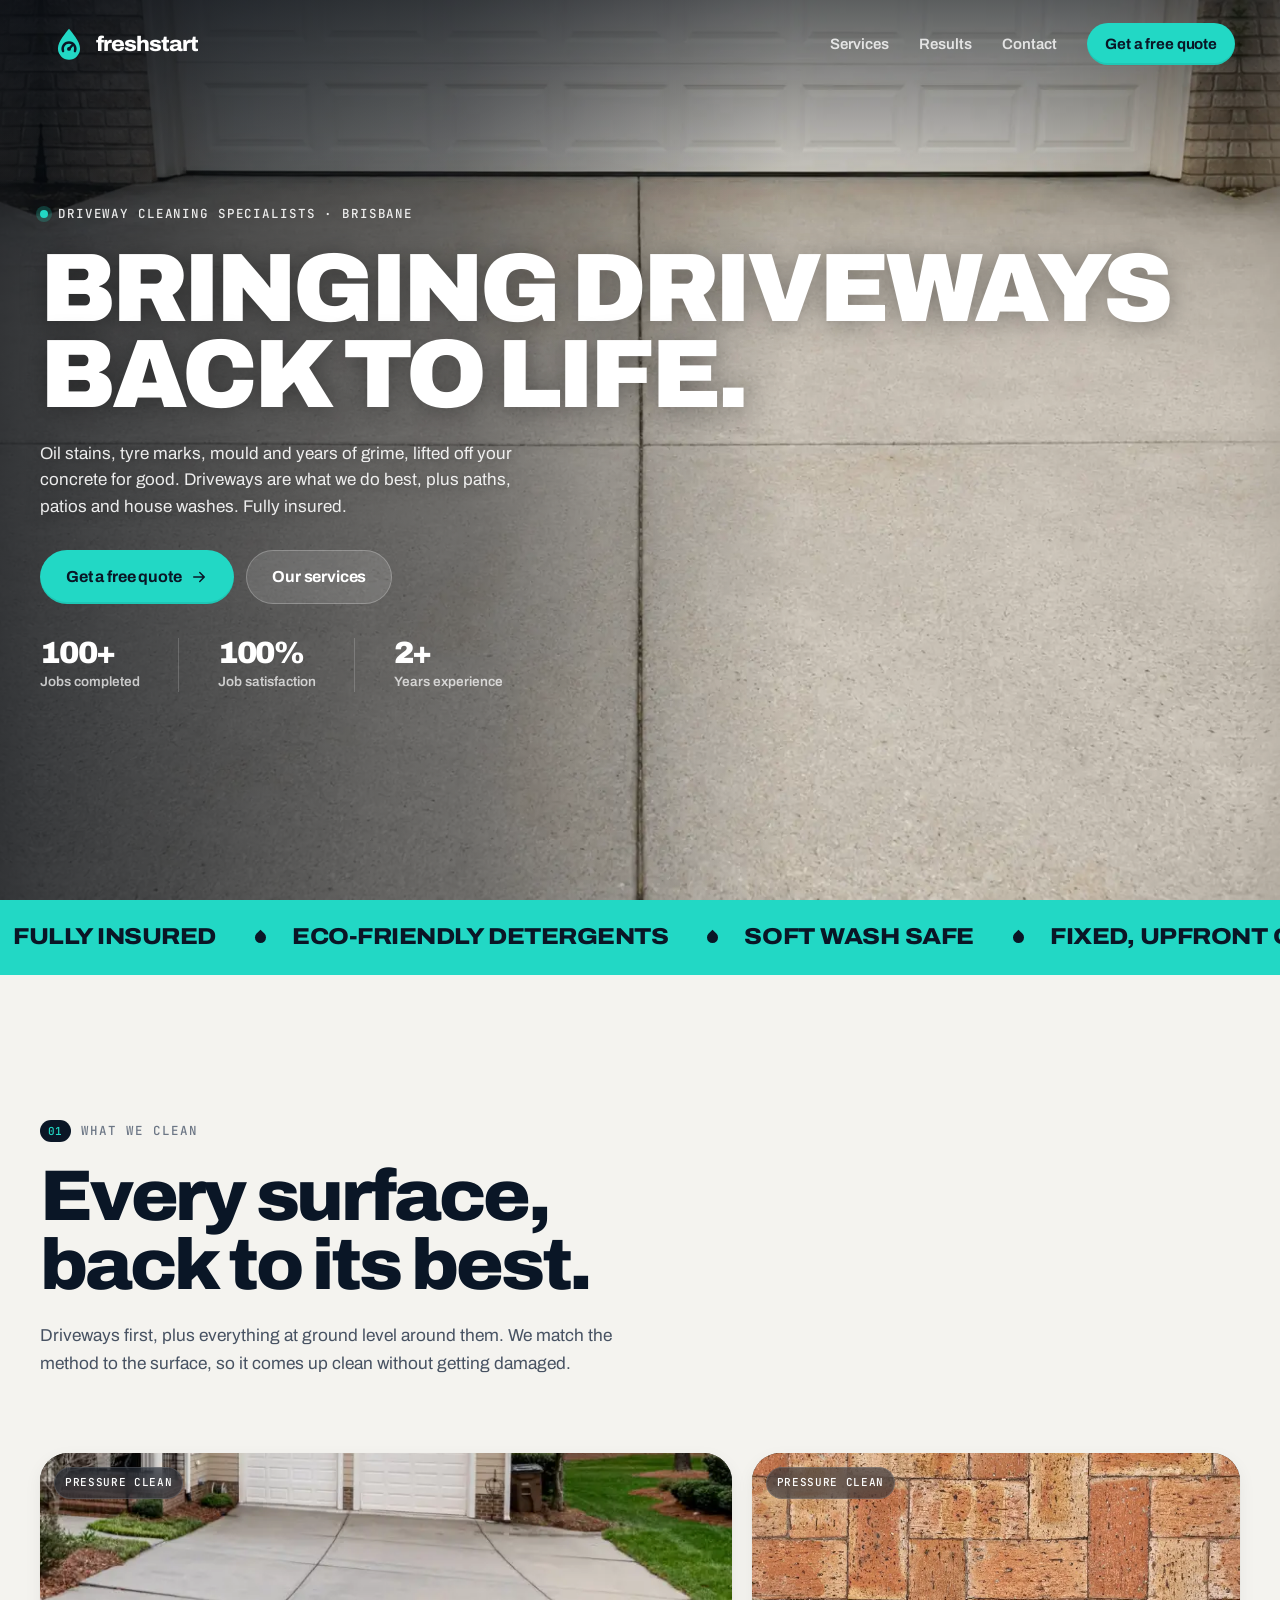
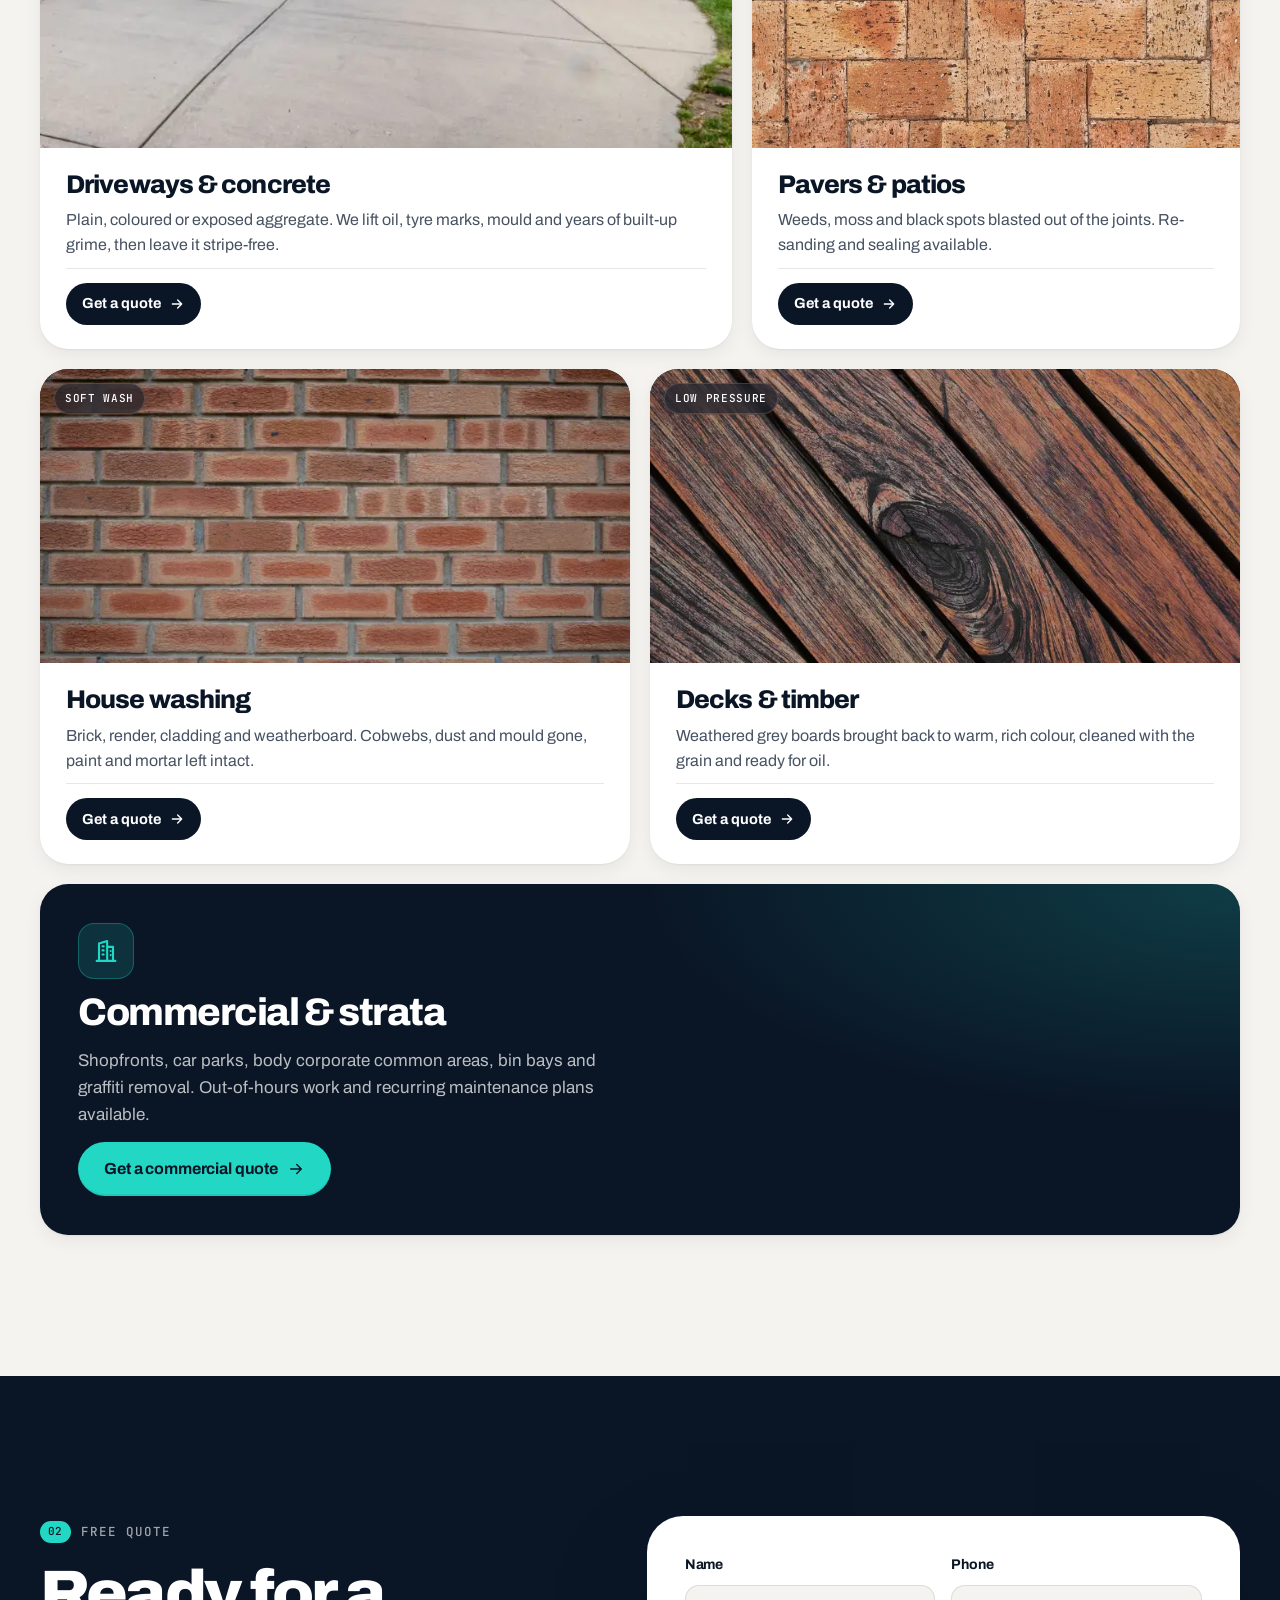
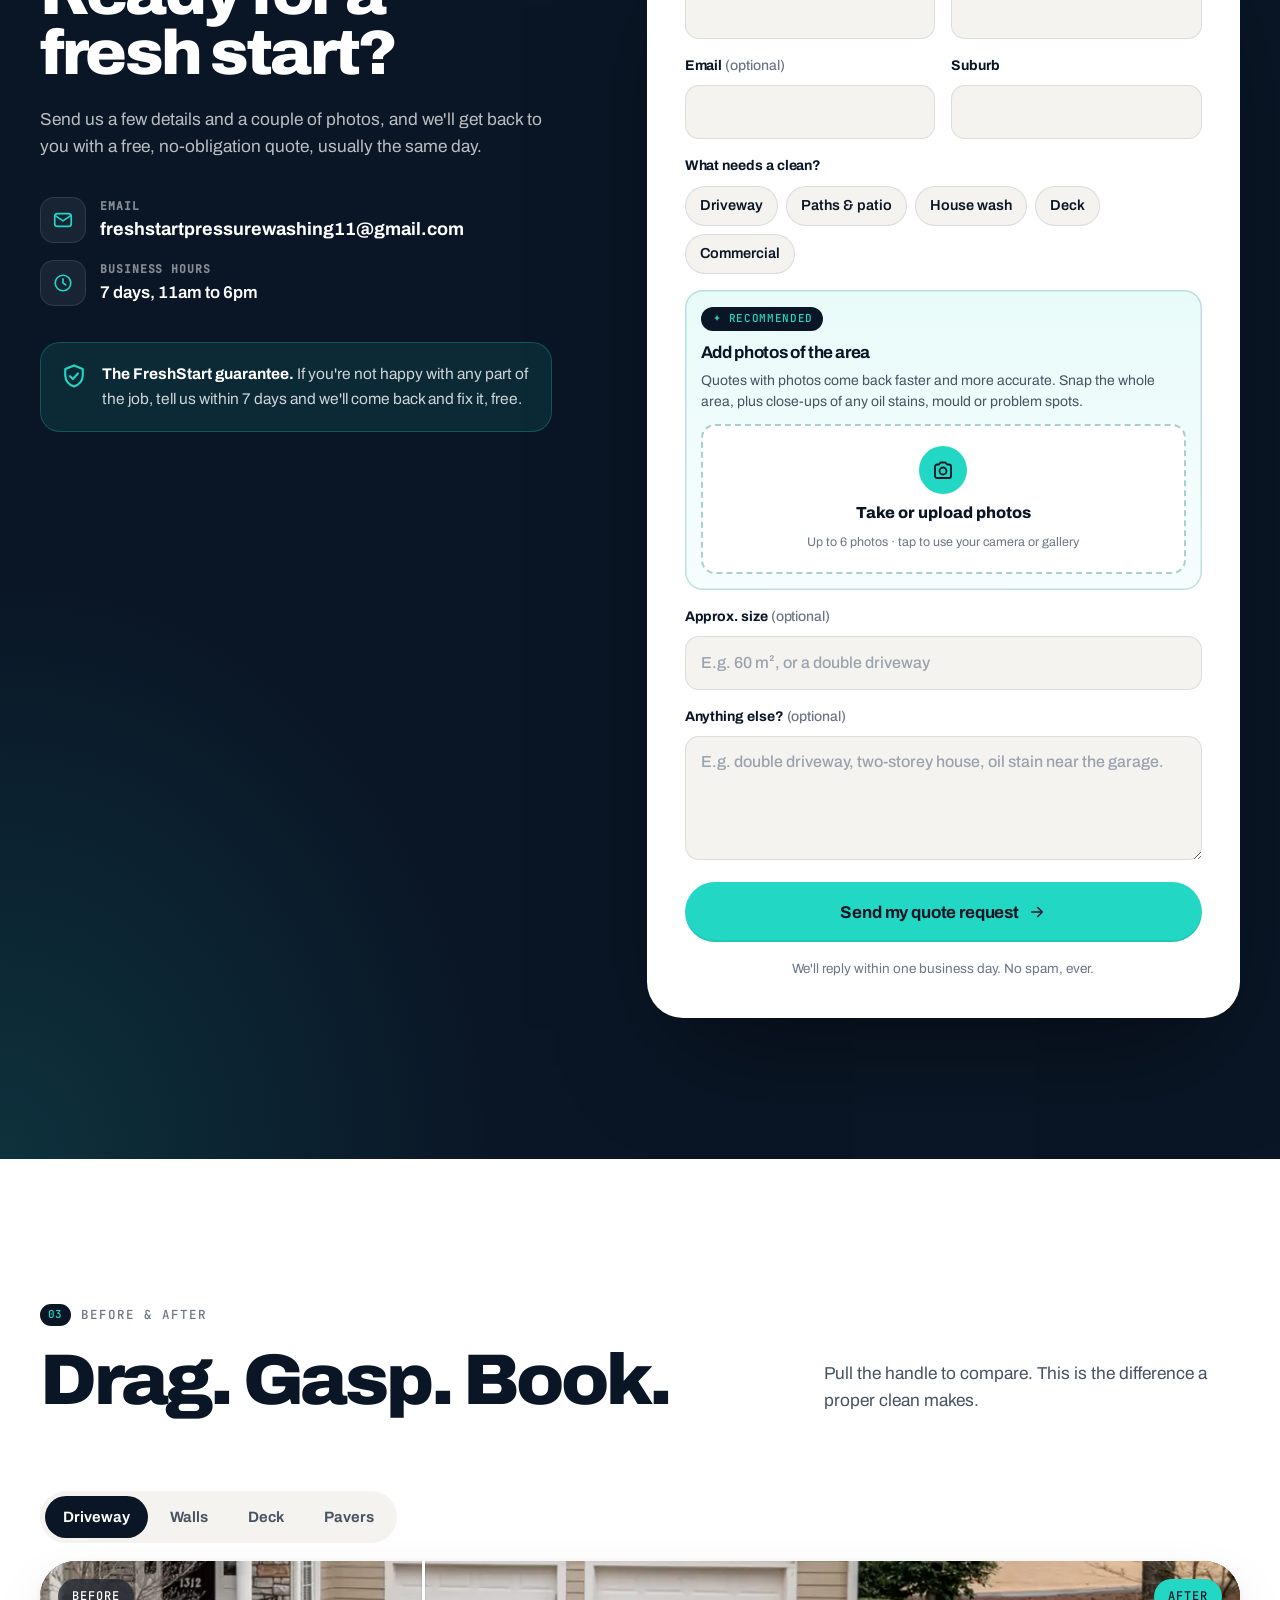
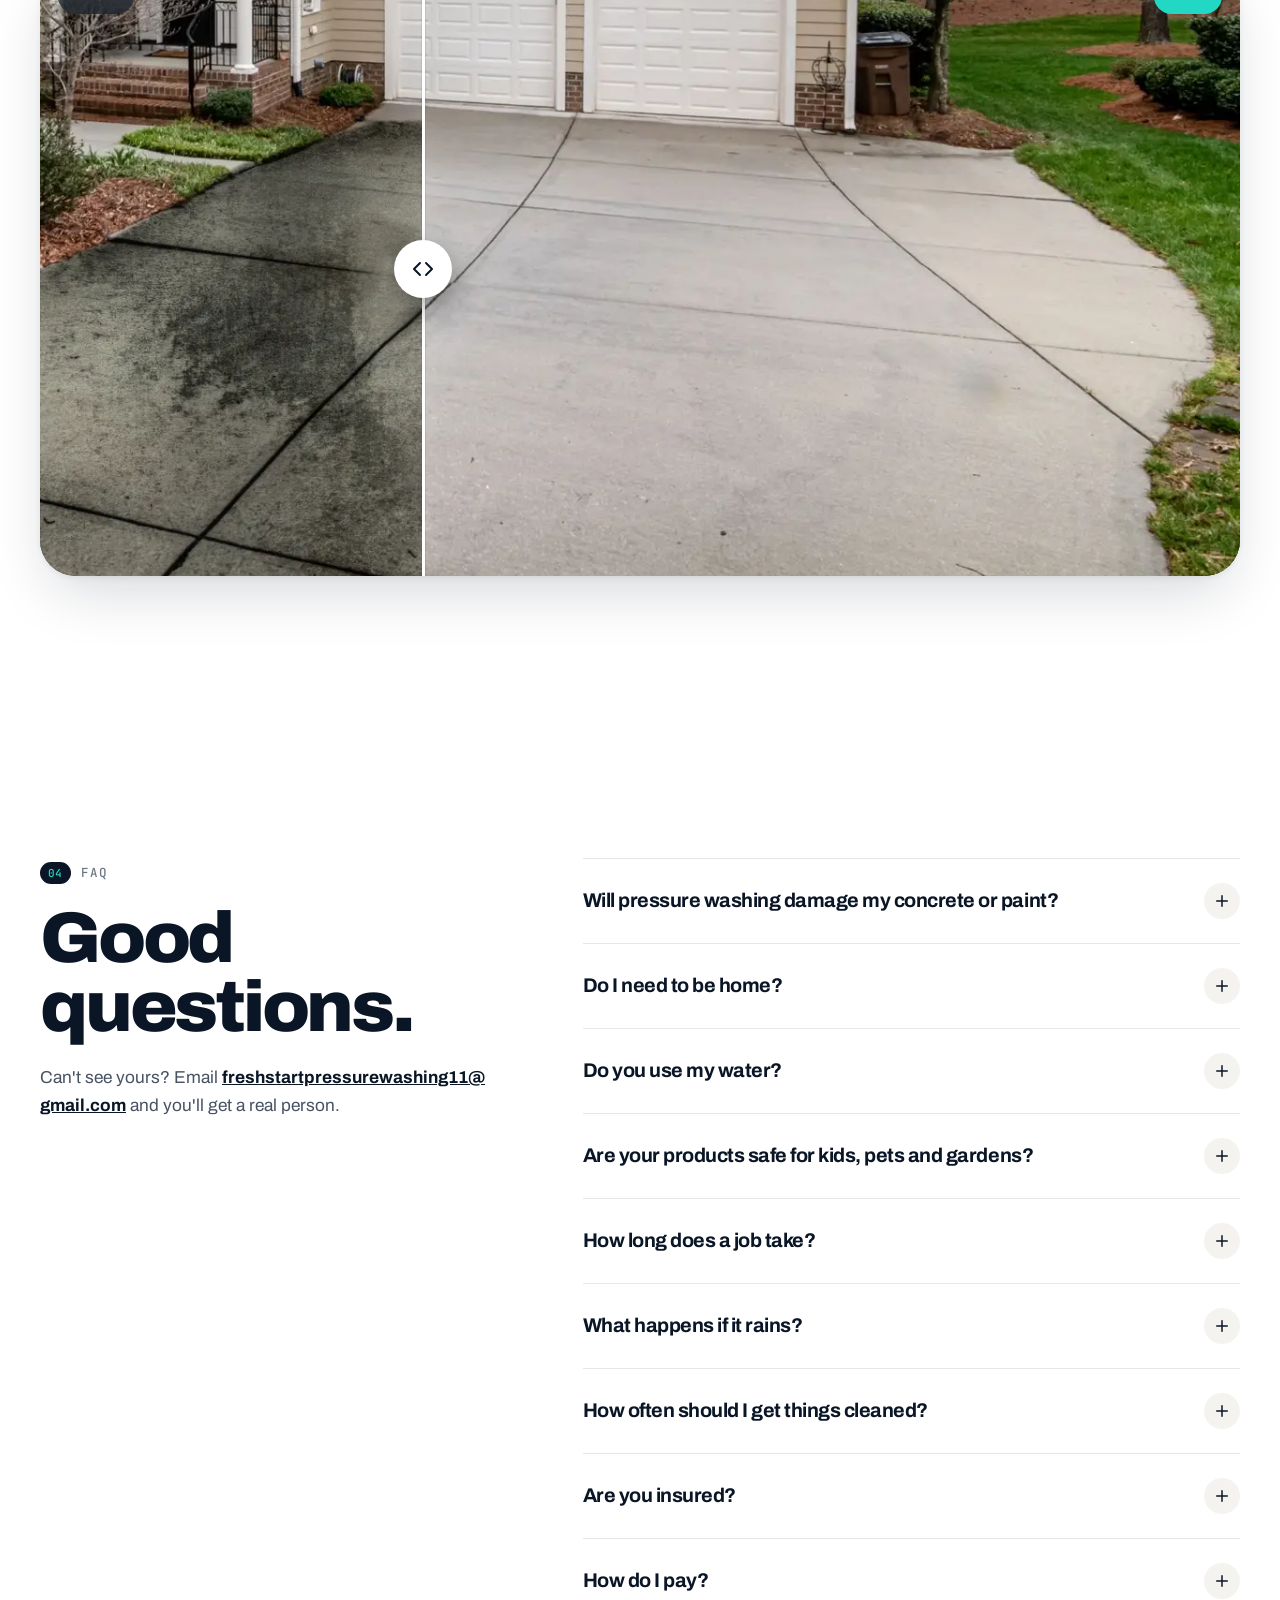
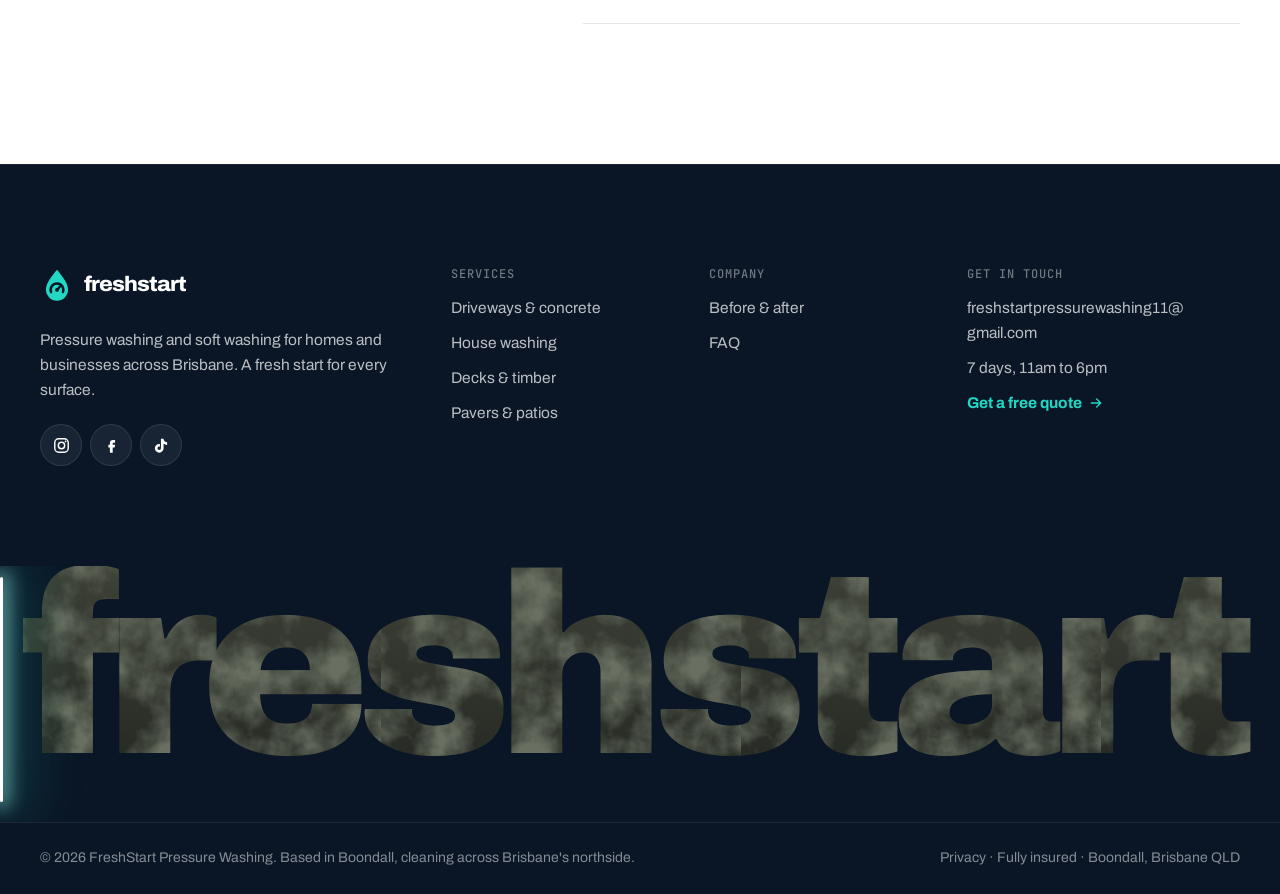
==== commit b6846385: "Hero stats: 100+ jobs, 100% job satisfaction, 2+ years Co-Authored-By: Claude Opus 5.5 <noreply@anth" ====
--- a/index.html
+++ b/index.html
@@ -247,9 +247,9 @@
           <a class="btn btn--glass" href="#services">Our services</a>
         </div>
         <ul class="hero__stats fade" aria-label="FreshStart by the numbers">
-          <li><b>500+</b><span>Jobs completed</span></li>
-          <li><b>100%</b><span>Satisfaction</span></li>
-          <li><b>10+</b><span>Years experience</span></li>
+          <li><b>100+</b><span>Jobs completed</span></li>
+          <li><b>100%</b><span>Job satisfaction</span></li>
+          <li><b>2+</b><span>Years experience</span></li>
         </ul>
       </div>
     </div>
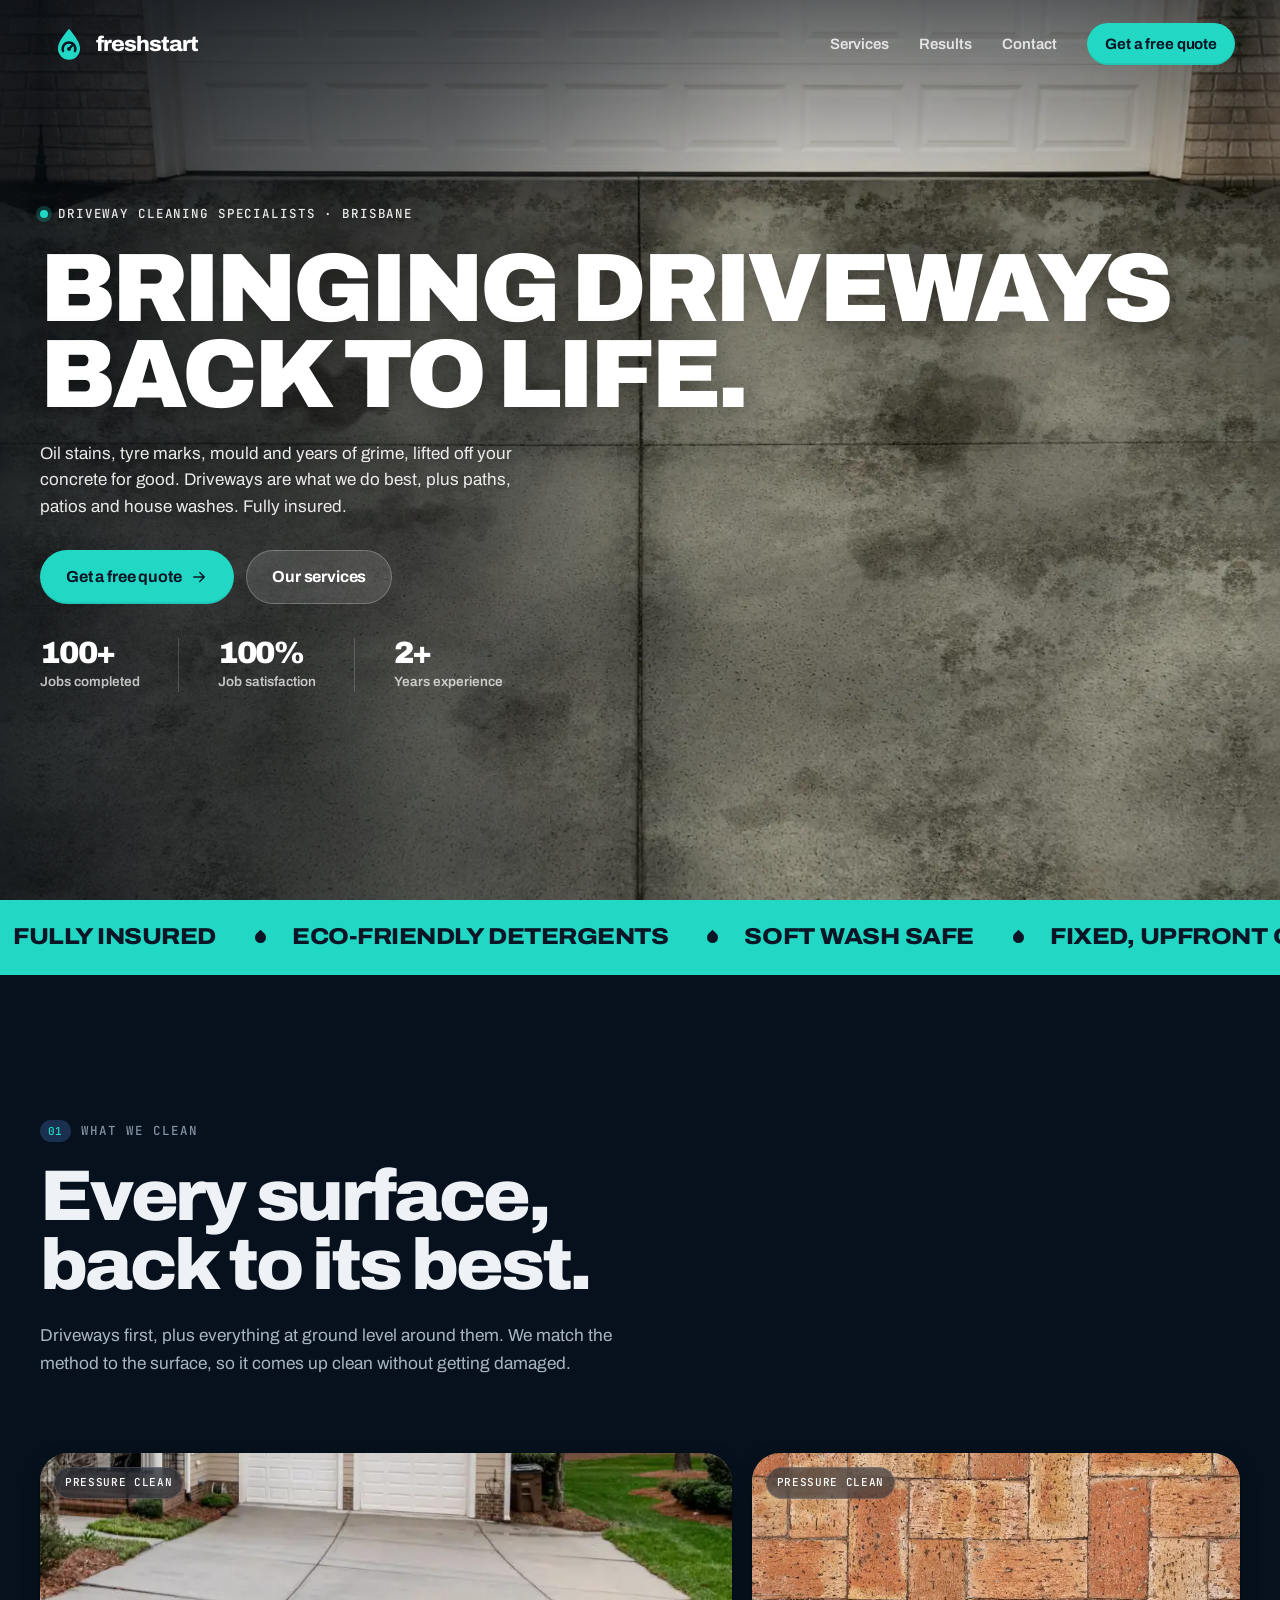
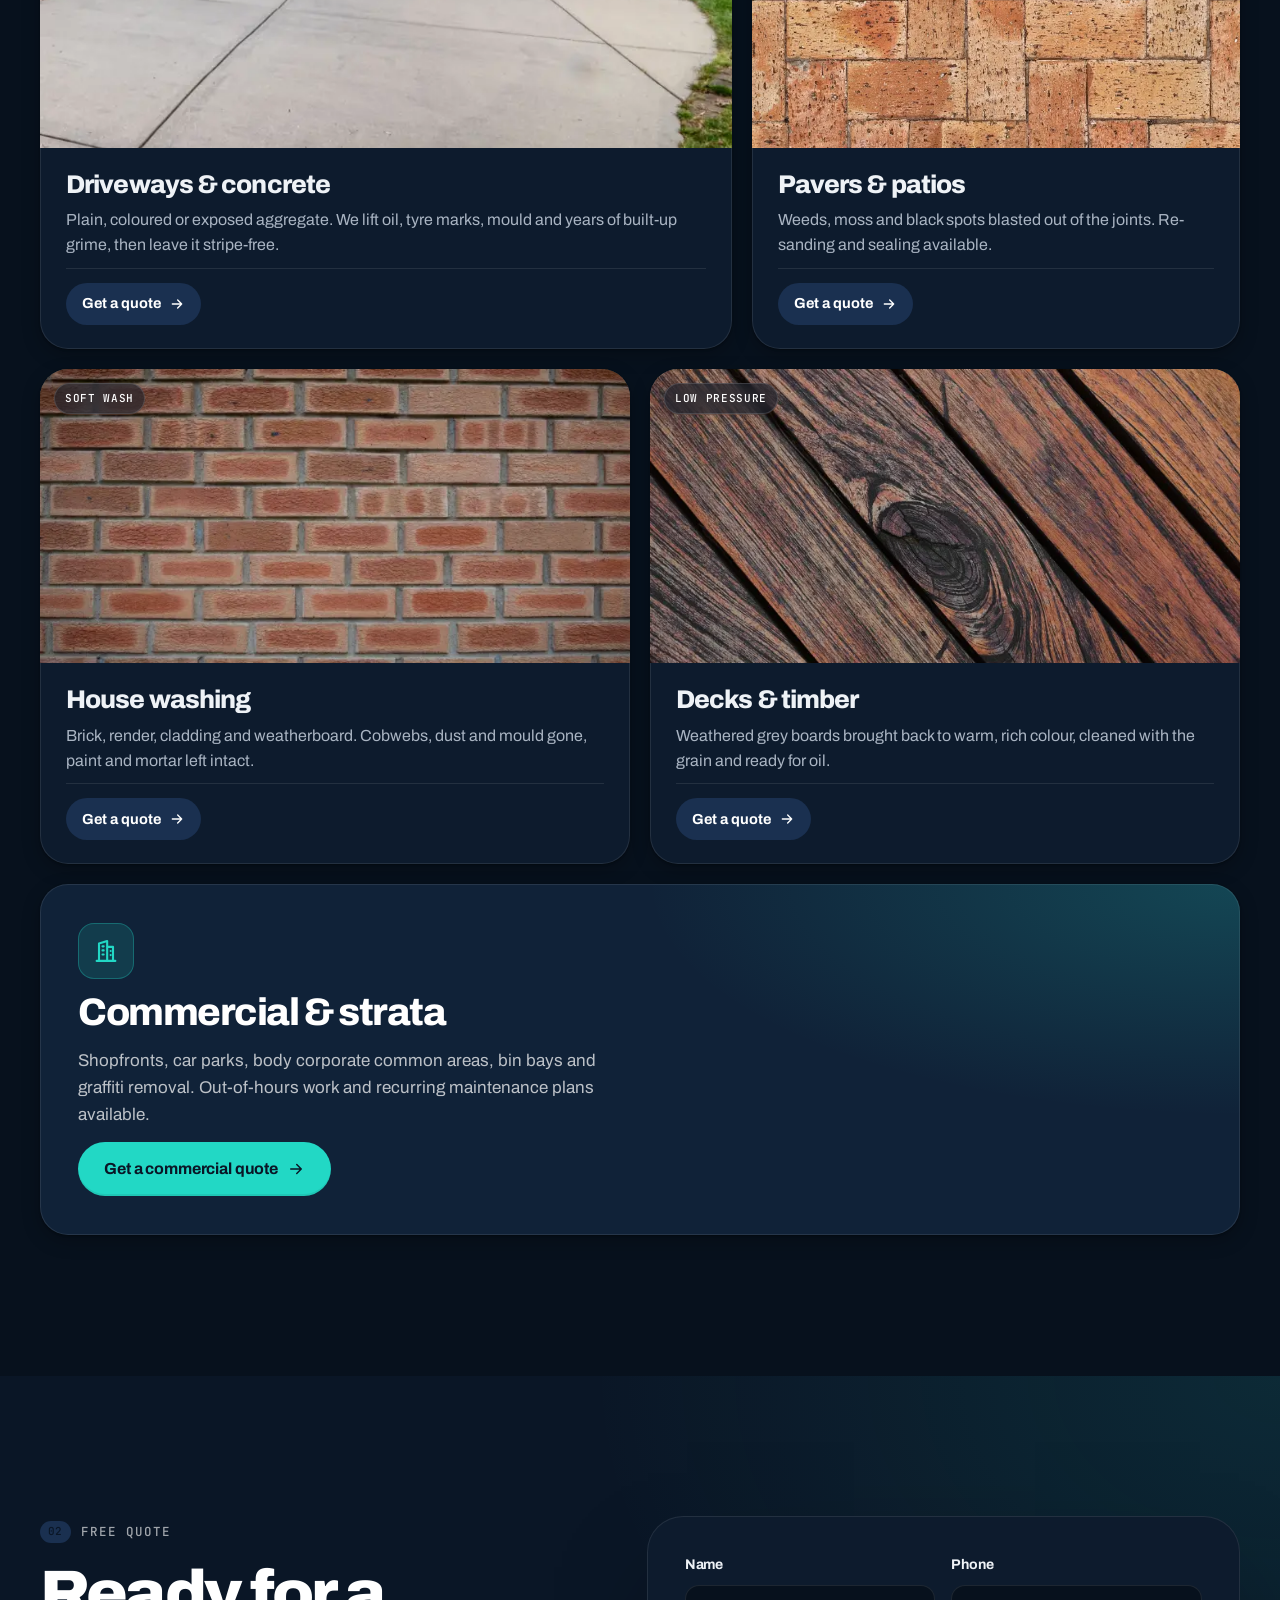
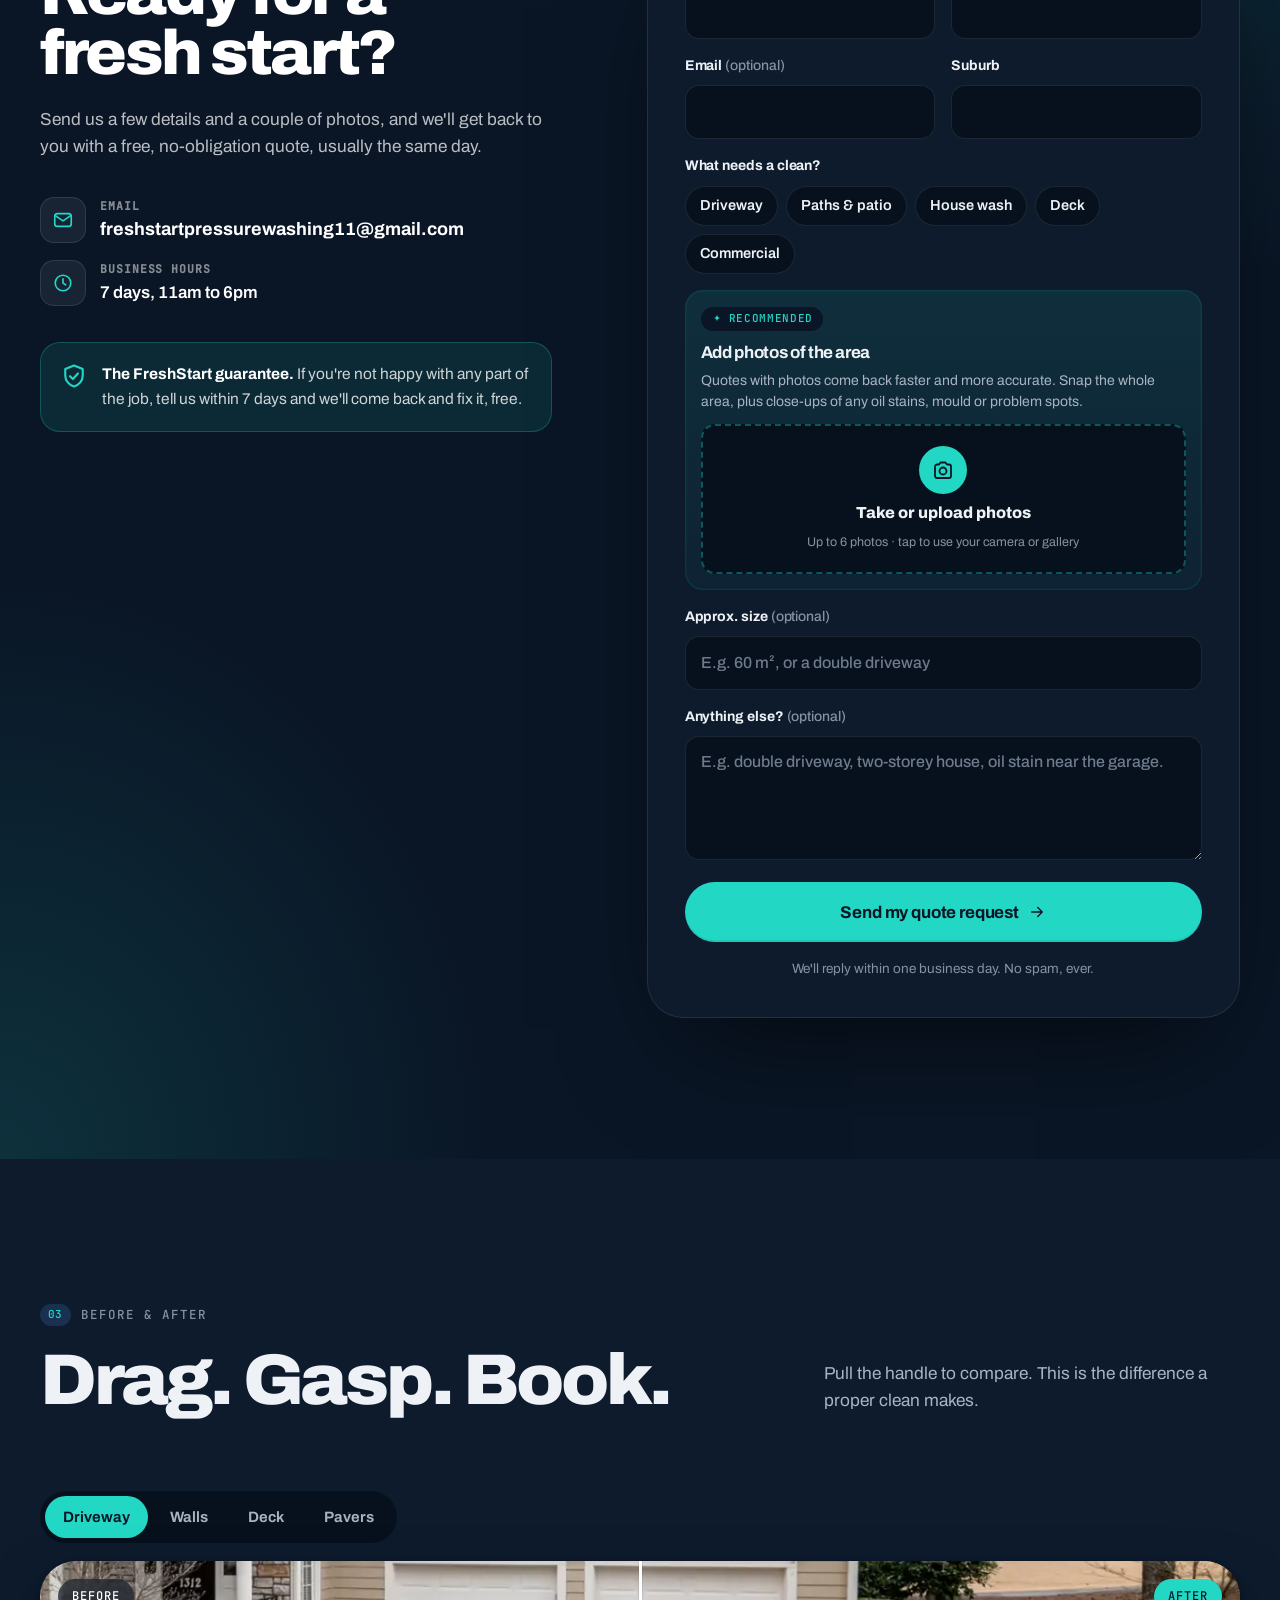
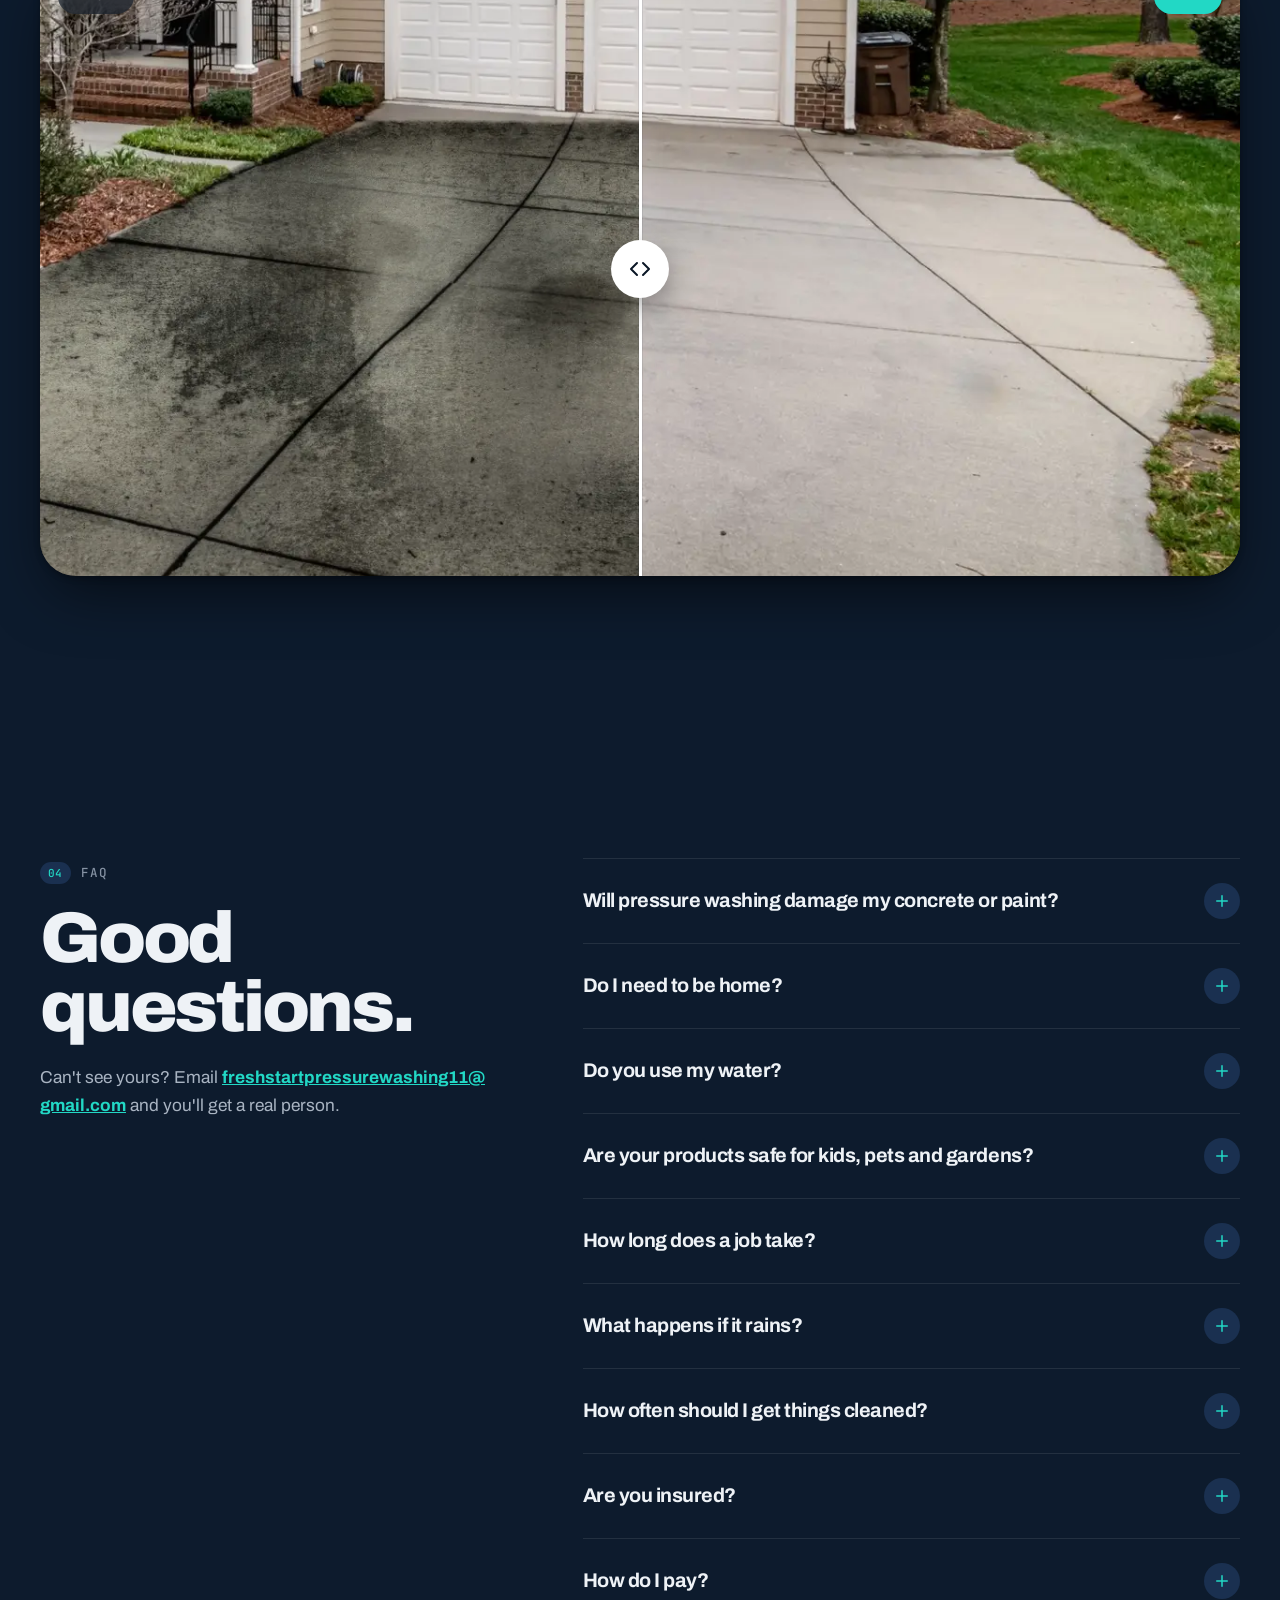
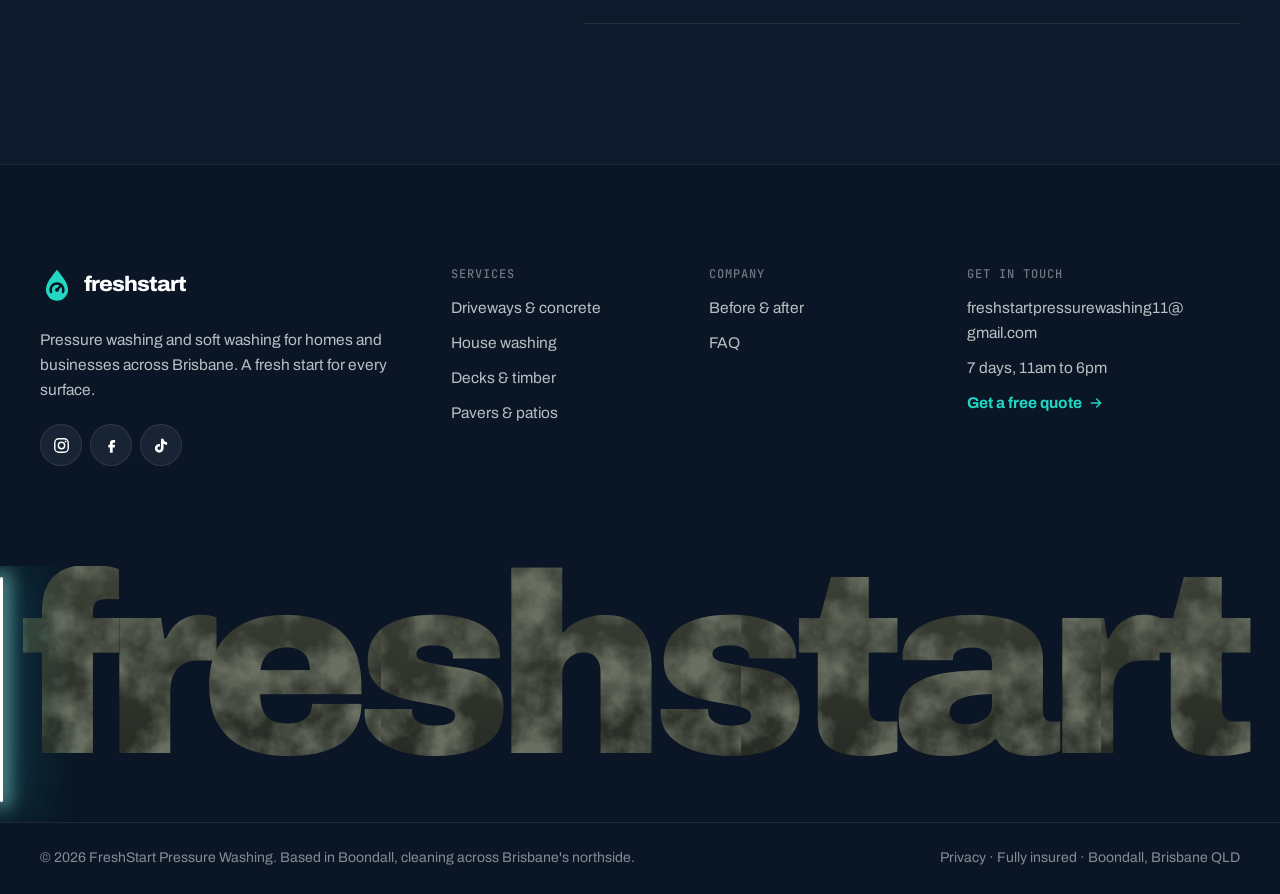
==== commit 1167100c: "Switch the site to a dark theme Dark tokens and overrides appended to styles.css, colour-scheme set " ====
--- a/index.html
+++ b/index.html
@@ -7,7 +7,7 @@
 <meta name="description" content="Driveway, path, paver and house cleaning across Brisbane's northside. Based in Boondall, open 7 days 11am to 6pm, fully insured. Email us photos for a free quote.">
 <link rel="canonical" href="https://freshstart-washing.web.app/">
 <meta name="theme-color" content="#0A1626">
-<meta name="color-scheme" content="light">
+<meta name="color-scheme" content="dark">
 
 <link rel="icon" href="assets/img/favicon.svg" type="image/svg+xml">
 <link rel="icon" href="assets/img/favicon-32.png" sizes="32x32" type="image/png">
@@ -26,7 +26,7 @@
 <meta name="twitter:card" content="summary_large_image">
 
 <link rel="preload" href="assets/fonts/archivo-latin.woff2" as="font" type="font/woff2" crossorigin>
-<link rel="stylesheet" href="assets/css/styles.css?v=13">
+<link rel="stylesheet" href="assets/css/styles.css?v=14">
 <link rel="preload" as="image" href="assets/img/photos/hero-before-mobile.webp?v=13" media="(max-aspect-ratio: 4/5)" fetchpriority="high">
 <link rel="preload" as="image" href="assets/img/photos/hero-after-mobile.webp?v=13" media="(max-aspect-ratio: 4/5)">
 <link rel="preload" as="image" href="assets/img/photos/hero-before-desktop.webp?v=13" media="(min-aspect-ratio: 4/5)" fetchpriority="high">
--- a/assets/css/styles.css
+++ b/assets/css/styles.css
@@ -804,3 +804,55 @@
   .js .rv { opacity: 1; transform: none; }
   .ticker__track { animation: none; }
 }
+
+/* ==========================================================================
+   DARK THEME (2026-11-24, at the owner's request). The light-theme rules above
+   are re-pointed here: tokens first, then the few spots that hard-code
+   ink-on-white. Delete this block to go back to the light site.
+   ========================================================================== */
+:root {
+  color-scheme: dark;
+  --paper: #07111D;      /* page + alternating section background */
+  --paper-2: #1A3050;    /* tracks, placeholders */
+  --white: #0D1B2D;      /* cards and the lighter section background */
+  --text: #EEF2F6;
+  --text-2: #A9B4C2;
+  --text-3: #8592A3;
+  --line: rgba(255, 255, 255, .09);
+  --line-2: rgba(255, 255, 255, .18);
+  --aqua-deep: #3FE3D1;  /* links: the deep teal is too dark on navy */
+  --shadow-1: 0 1px 2px rgba(0, 0, 0, .3), 0 6px 18px rgba(0, 0, 0, .25);
+  --shadow-2: 0 2px 6px rgba(0, 0, 0, .3), 0 24px 60px -12px rgba(0, 0, 0, .6);
+}
+/* Sections that used plain white now sit one shade lighter than the page. */
+.results, .faq { background: var(--white); }
+.services { background: var(--paper); }
+.quote { background: radial-gradient(90% 60% at 100% 0%, rgba(34, 216, 197, .10), transparent 60%), var(--ink); }
+
+/* Cards: give them an edge so they don't melt into the background. */
+.svc, .review { box-shadow: inset 0 0 0 1px var(--line), var(--shadow-1); }
+.svc--dark { background: var(--ink-2); }
+
+/* Text that was ink-on-white */
+.btn--line { background: rgba(255, 255, 255, .06); color: var(--text); }
+.btn--line:hover { box-shadow: inset 0 0 0 1.5px var(--aqua); }
+.svc__price b, .svc__link b, .form__tip b { color: var(--text); }
+.svc__link svg, .qa__icon { background: var(--ink-3); color: var(--aqua); }
+.faq__head a { color: var(--aqua); }
+.ba__tabs button:hover, .size:hover { color: var(--text); }
+
+/* Dark pills that were dark-on-light */
+.eyebrow span { background: var(--ink-3); }
+.btn--ink, .svc__quote { background: var(--ink-3); }
+.ba__tabs button[aria-selected="true"], .chip input:checked + span, .size[aria-pressed="true"] { background: var(--aqua); color: var(--ink); }
+
+/* Quote form */
+.form { background: var(--white); color: var(--text); box-shadow: inset 0 0 0 1px var(--line), 0 50px 110px -40px rgba(0, 0, 0, .7); }
+.field input, .field textarea, .field select { background: var(--paper); color: var(--text); }
+.field input::placeholder, .field textarea::placeholder { color: #6E7B8C; }
+.field input:focus, .field textarea:focus, .field select:focus { background: #0A1626; box-shadow: inset 0 0 0 2px var(--aqua); }
+.field.is-invalid input { background: #2A1418; }
+.photos__drop { background: var(--paper); border-color: rgba(34, 216, 197, .35); }
+.photos__drop:hover, .photos__drop.is-over { background: #0B2230; border-color: var(--aqua); }
+.photos__status.is-warn { color: #FF8A8F; }
+.form__error { background: #2A1418; color: #FF8A8F; }
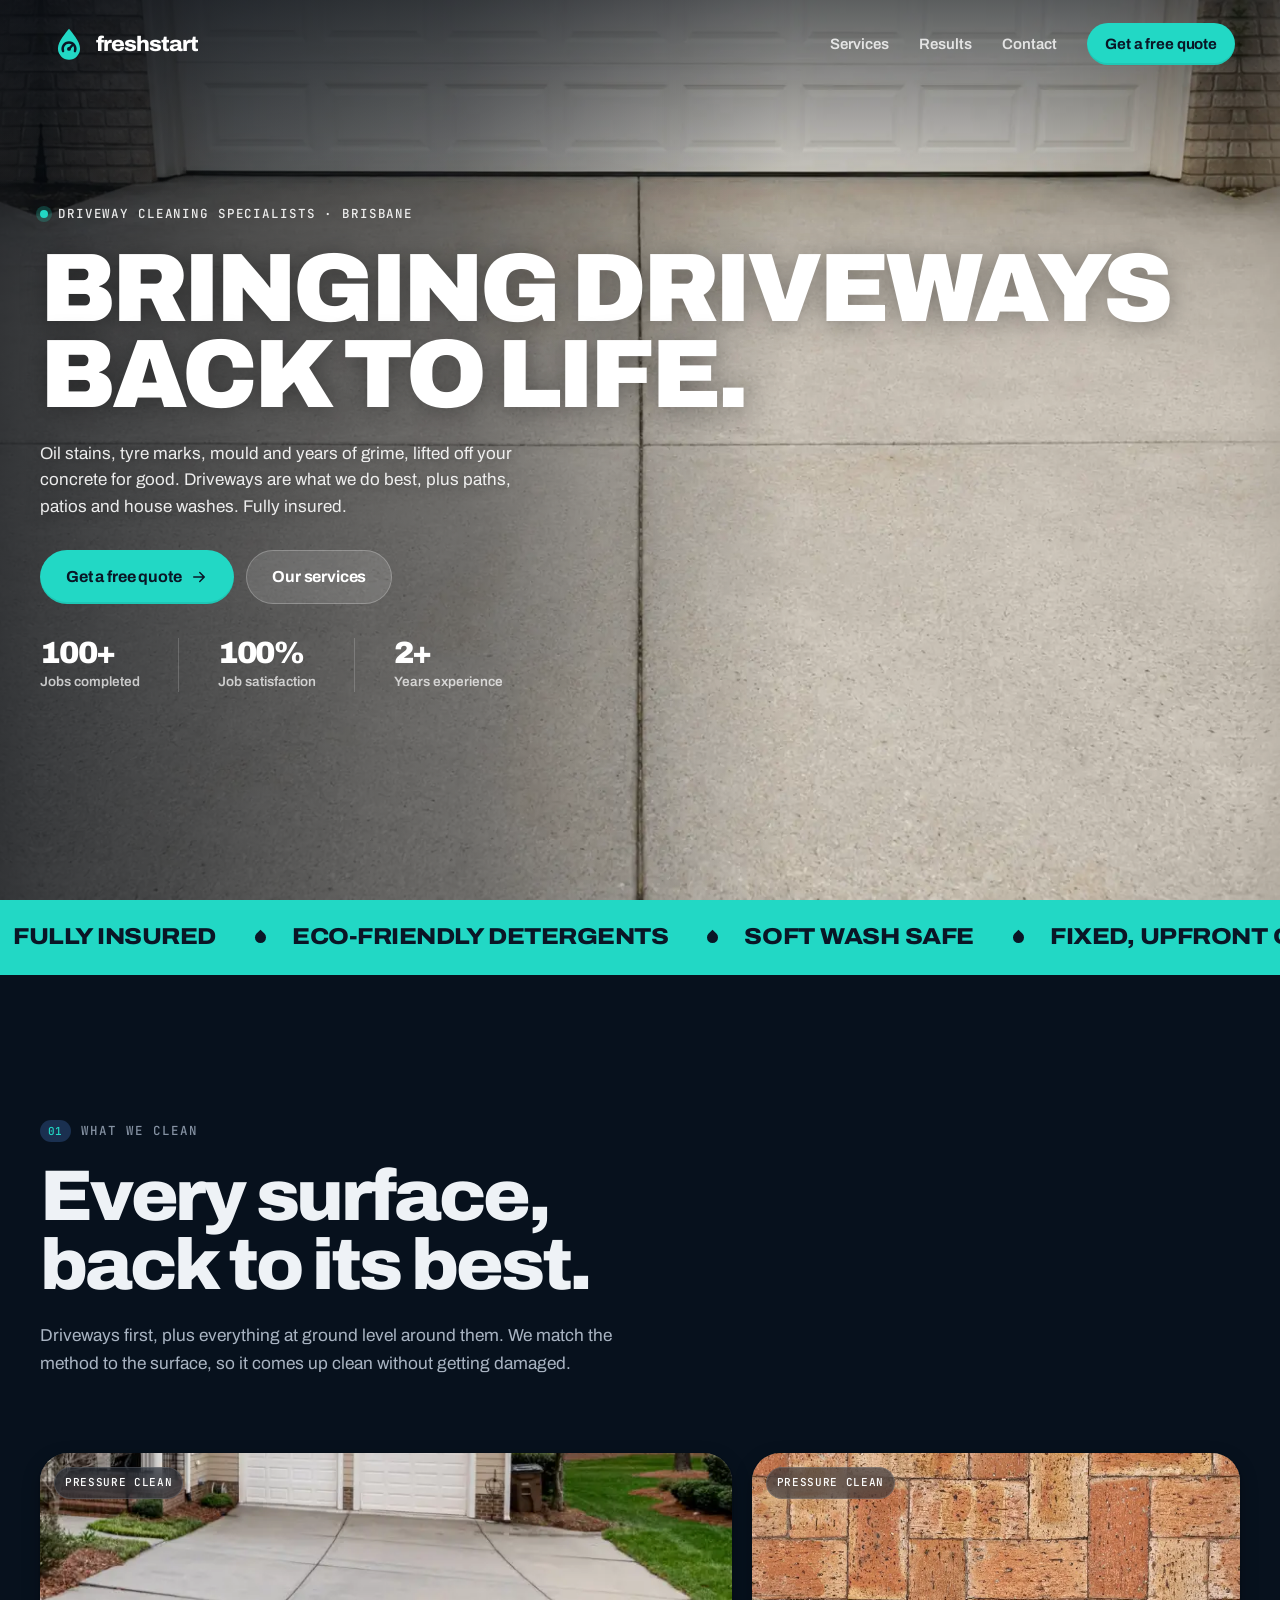
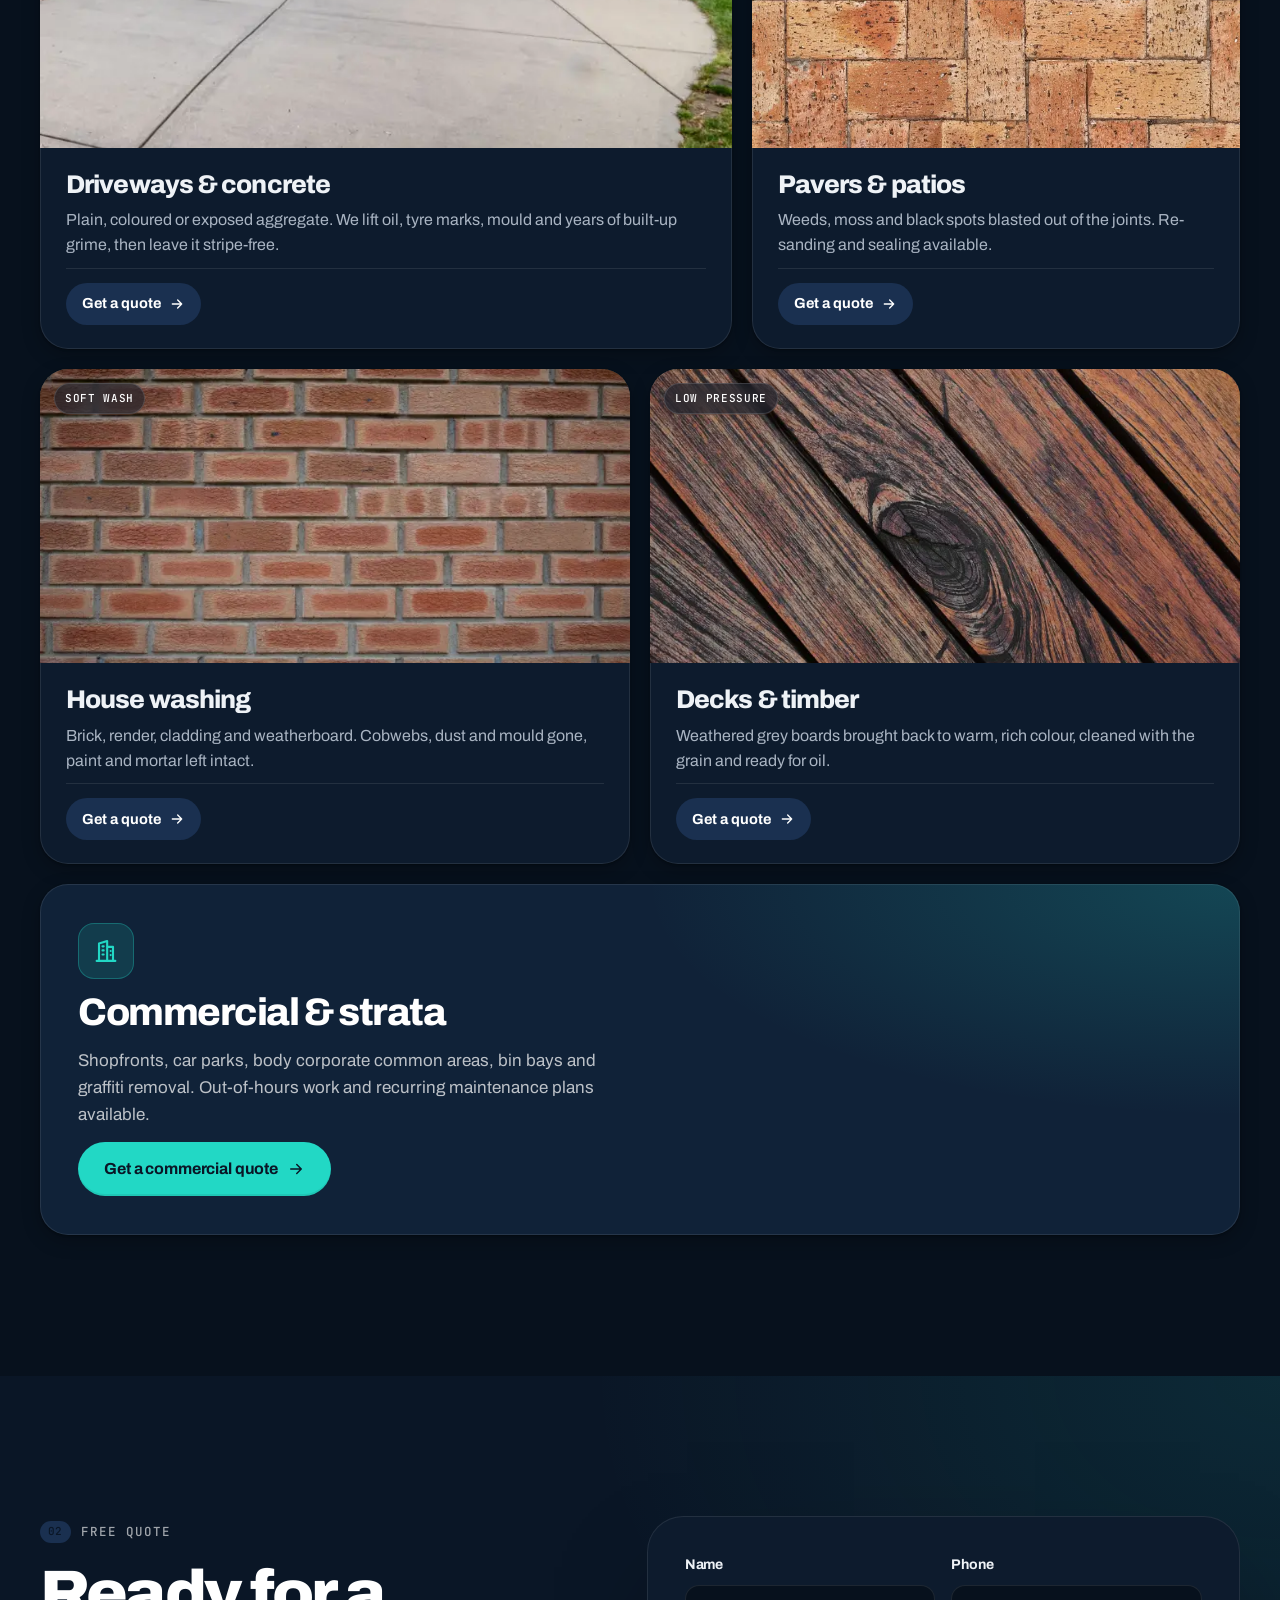
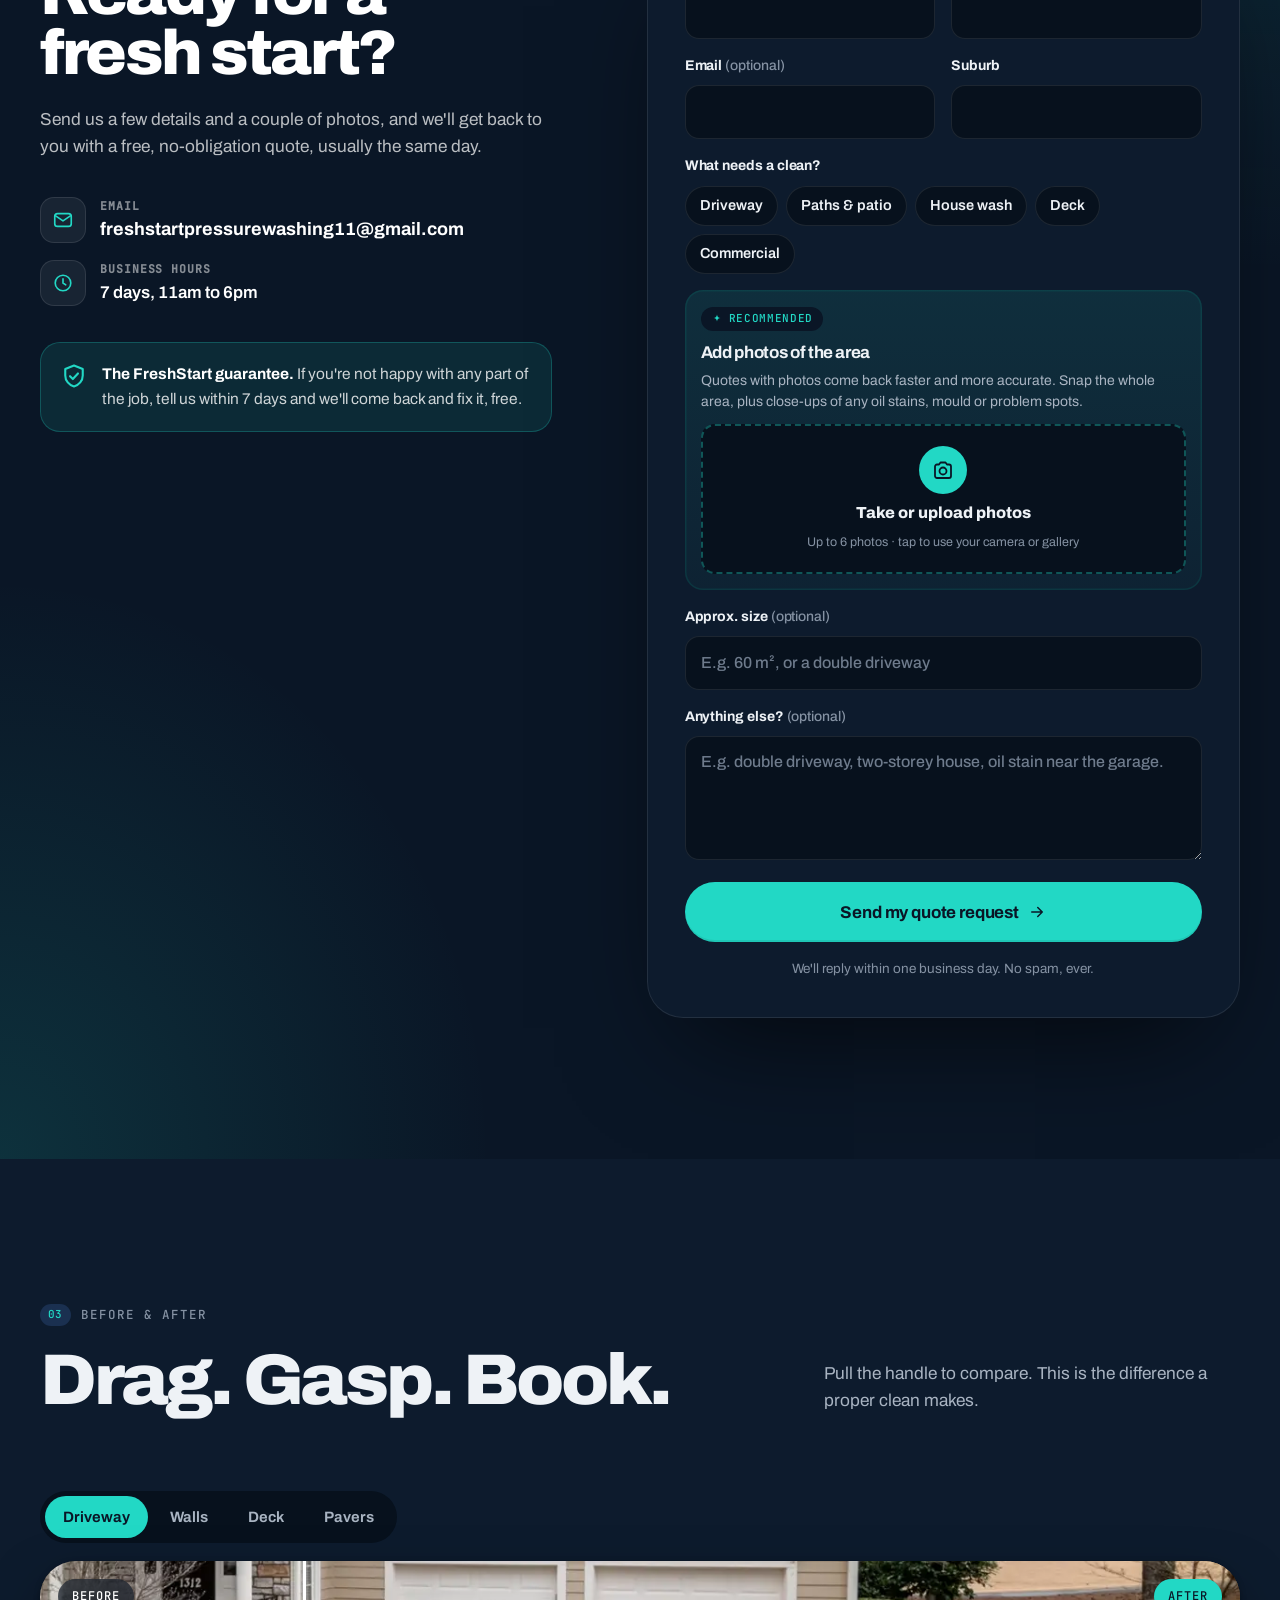
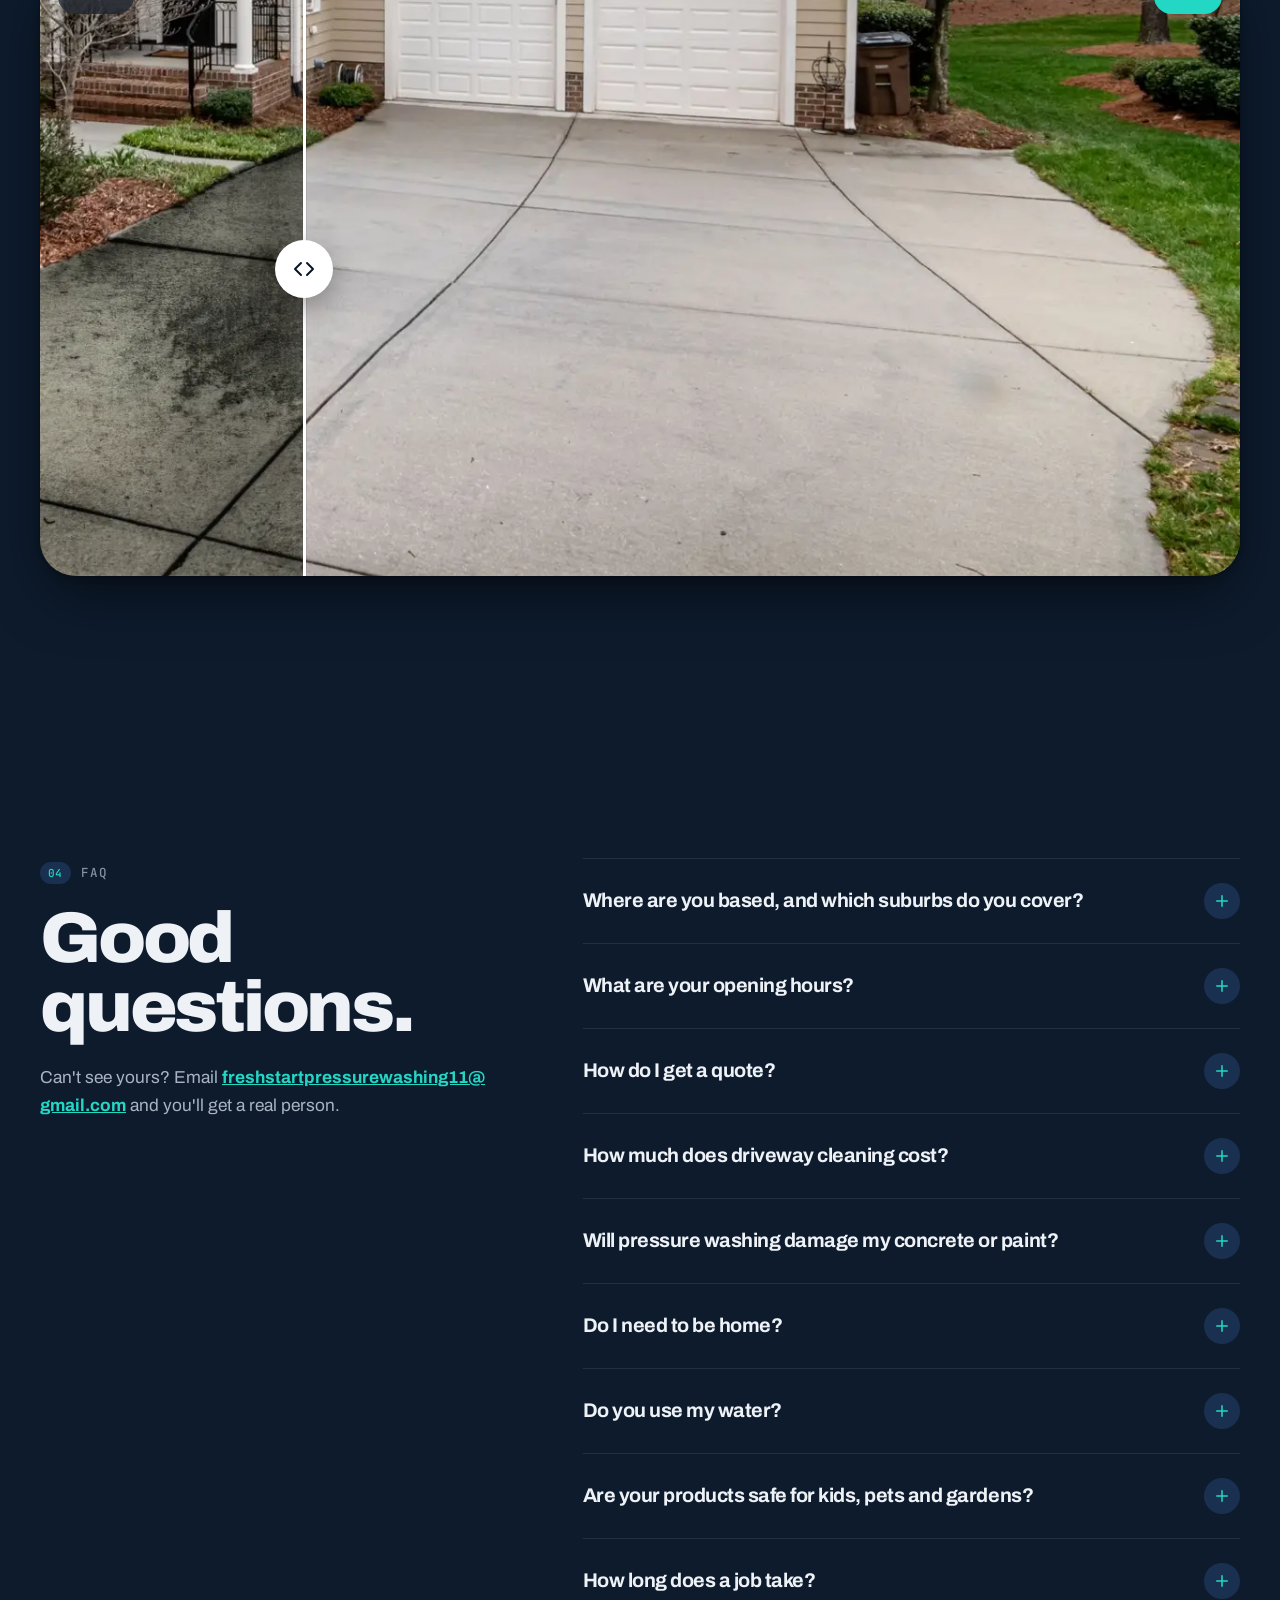
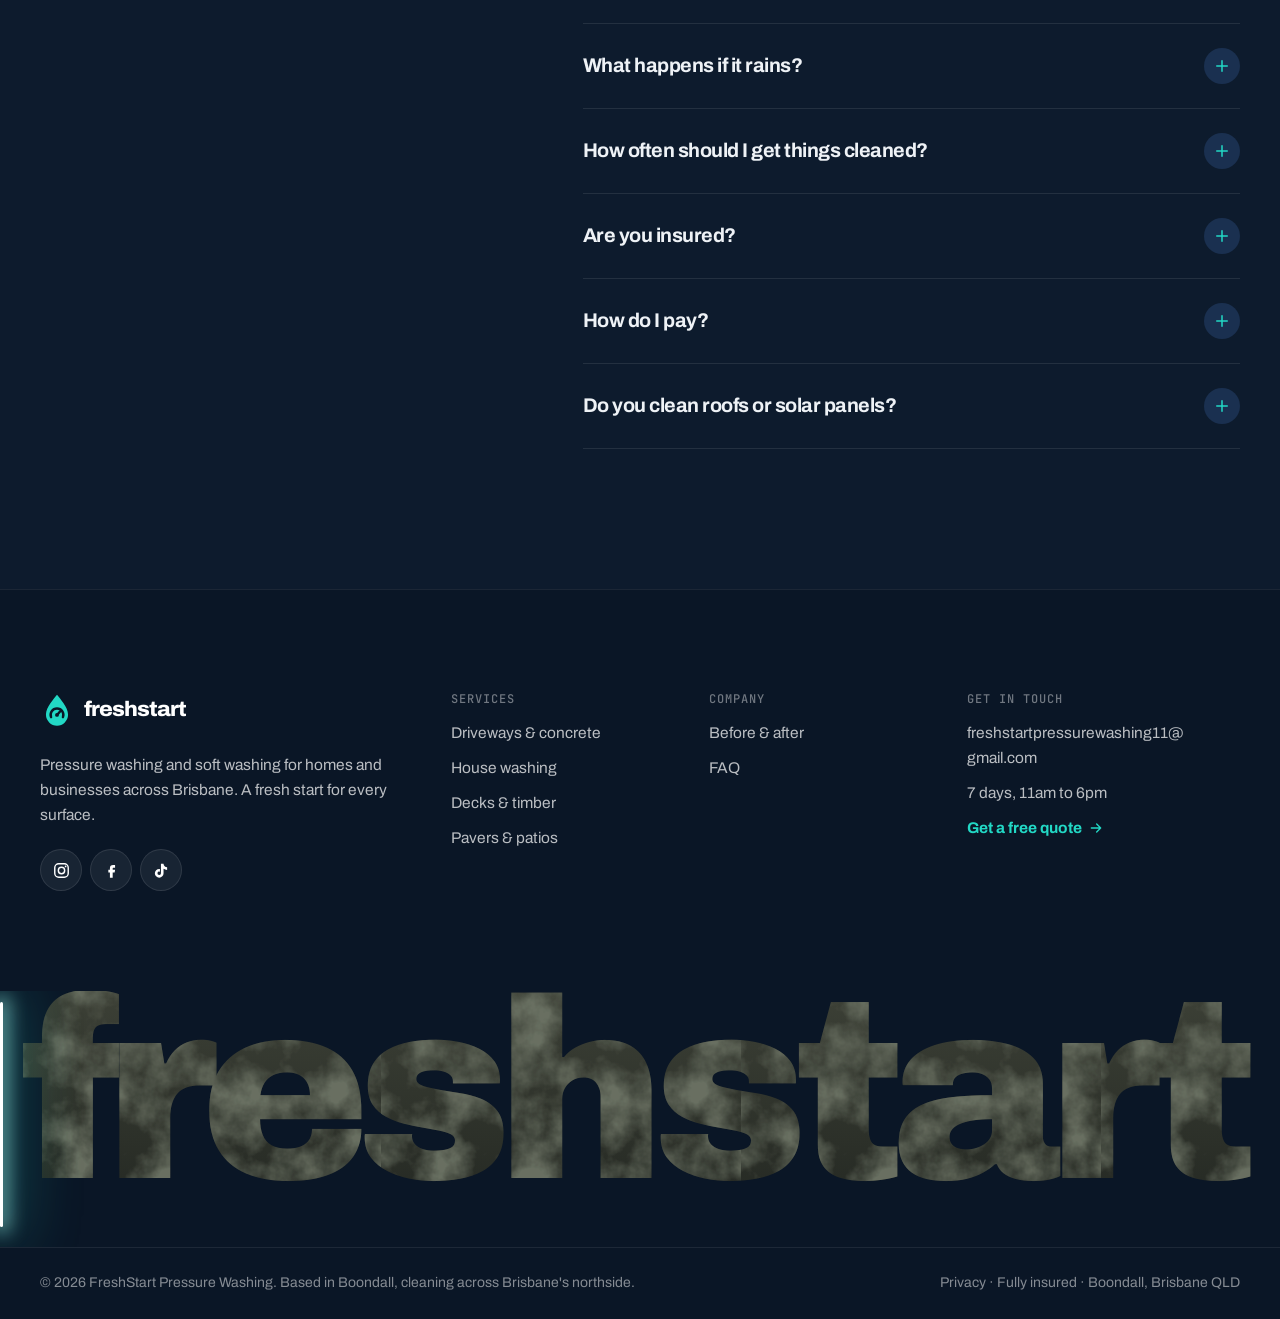
==== commit 296e62f1: "AI search: FAQs, Maps links, llms.txt Add where/hours/quote/cost/no-roofs FAQs (visible + schema), h" ====
--- a/index.html
+++ b/index.html
@@ -57,6 +57,9 @@
   "description": "Pressure washing and soft washing for driveways, paths, patios, pavers, decks and house exteriors.",
   "url": "https://freshstart-washing.web.app/",
   "email": "freshstartpressurewashing11@gmail.com",
+  "hasMap": "https://maps.google.com/?cid=8337086827298648379",
+  "sameAs": ["https://maps.google.com/?cid=8337086827298648379", "https://www.localsearch.com.au/profile/freshstart-pressure-washing/cmp3cp6d800wn02l803yxh1pb"],
+  "knowsAbout": ["Driveway cleaning", "Pressure washing", "Concrete cleaning", "Paver cleaning", "House washing", "Soft washing", "Oil stain removal"],
   "image": "https://freshstart-washing.web.app/assets/img/og-image.jpg",
   "logo": "https://freshstart-washing.web.app/assets/img/logo-mark-512.png",
   "priceRange": "$$",
@@ -84,6 +87,38 @@
  "mainEntity": [
   {
    "@type": "Question",
+   "name": "Where are you based, and which suburbs do you cover?",
+   "acceptedAnswer": {
+    "@type": "Answer",
+    "text": "We're based in Boondall (Shop 6/2421 Sandgate Rd) and clean driveways across Brisbane's northside, including Boondall, Taigum, Fitzgibbon, Zillmere, Geebung, Banyo, Nudgee, Virginia, Deagon, Sandgate, Brighton, Shorncliffe, Bracken Ridge, Carseldine, Aspley, Chermside and Northgate."
+   }
+  },
+  {
+   "@type": "Question",
+   "name": "What are your opening hours?",
+   "acceptedAnswer": {
+    "@type": "Answer",
+    "text": "We're open 7 days, 11am to 6pm. You can send a quote request by email or through the form on this page any time, and we'll get back to you, usually the same day."
+   }
+  },
+  {
+   "@type": "Question",
+   "name": "How do I get a quote?",
+   "acceptedAnswer": {
+    "@type": "Answer",
+    "text": "Fill in the quote form on this page or email freshstartpressurewashing11@gmail.com with a couple of photos of the area and your suburb. Quotes are free and there's no obligation."
+   }
+  },
+  {
+   "@type": "Question",
+   "name": "How much does driveway cleaning cost?",
+   "acceptedAnswer": {
+    "@type": "Answer",
+    "text": "Every driveway is different in size, surface and how much oil, mould or grime is on it, so we quote each job individually. Send us a photo and you'll get a free, fixed quote with no surprises."
+   }
+  },
+  {
+   "@type": "Question",
    "name": "Will pressure washing damage my concrete or paint?",
    "acceptedAnswer": {
     "@type": "Answer",
@@ -152,6 +187,14 @@
    "acceptedAnswer": {
     "@type": "Answer",
     "text": "Once the job's done and you're happy, we send an invoice. Pay by card or bank transfer, or tap on the day."
+   }
+  },
+  {
+   "@type": "Question",
+   "name": "Do you clean roofs or solar panels?",
+   "acceptedAnswer": {
+    "@type": "Answer",
+    "text": "No. We focus on ground-level surfaces: driveways, paths, patios, pavers, decks, house walls and commercial shopfronts."
    }
   }
  ]
@@ -499,6 +542,22 @@
     </header>
     <div class="faq__list rv" style="--d:1">
       <details class="qa">
+        <summary>Where are you based, and which suburbs do you cover?<span class="qa__icon" aria-hidden="true"><svg><use href="#i-plus"/></svg></span></summary>
+        <div class="qa__a"><p>We're based in Boondall (Shop 6/2421 Sandgate Rd) and clean driveways across Brisbane's northside, including Boondall, Taigum, Fitzgibbon, Zillmere, Geebung, Banyo, Nudgee, Virginia, Deagon, Sandgate, Brighton, Shorncliffe, Bracken Ridge, Carseldine, Aspley, Chermside and Northgate.</p></div>
+      </details>
+      <details class="qa">
+        <summary>What are your opening hours?<span class="qa__icon" aria-hidden="true"><svg><use href="#i-plus"/></svg></span></summary>
+        <div class="qa__a"><p>We're open 7 days, 11am to 6pm. You can send a quote request by email or through the form on this page any time, and we'll get back to you, usually the same day.</p></div>
+      </details>
+      <details class="qa">
+        <summary>How do I get a quote?<span class="qa__icon" aria-hidden="true"><svg><use href="#i-plus"/></svg></span></summary>
+        <div class="qa__a"><p>Fill in the quote form on this page or email freshstartpressurewashing11@gmail.com with a couple of photos of the area and your suburb. Quotes are free and there's no obligation.</p></div>
+      </details>
+      <details class="qa">
+        <summary>How much does driveway cleaning cost?<span class="qa__icon" aria-hidden="true"><svg><use href="#i-plus"/></svg></span></summary>
+        <div class="qa__a"><p>Every driveway is different in size, surface and how much oil, mould or grime is on it, so we quote each job individually. Send us a photo and you'll get a free, fixed quote with no surprises.</p></div>
+      </details>
+      <details class="qa">
         <summary>Will pressure washing damage my concrete or paint?<span class="qa__icon" aria-hidden="true"><svg><use href="#i-plus"/></svg></span></summary>
         <div class="qa__a"><p>Not the way we do it. Delicate surfaces like render, paint and timber get a low-pressure soft wash: a biodegradable solution does the heavy lifting, then we rinse gently. Real pressure is saved for tough surfaces like concrete and pavers.</p></div>
       </details>
@@ -533,6 +592,10 @@
       <details class="qa">
         <summary>How do I pay?<span class="qa__icon" aria-hidden="true"><svg><use href="#i-plus"/></svg></span></summary>
         <div class="qa__a"><p>Once the job's done and you're happy, we send an invoice. Pay by card or bank transfer, or tap on the day.</p></div>
+      </details>
+      <details class="qa">
+        <summary>Do you clean roofs or solar panels?<span class="qa__icon" aria-hidden="true"><svg><use href="#i-plus"/></svg></span></summary>
+        <div class="qa__a"><p>No. We focus on ground-level surfaces: driveways, paths, patios, pavers, decks, house walls and commercial shopfronts.</p></div>
       </details>
     </div>
   </div>
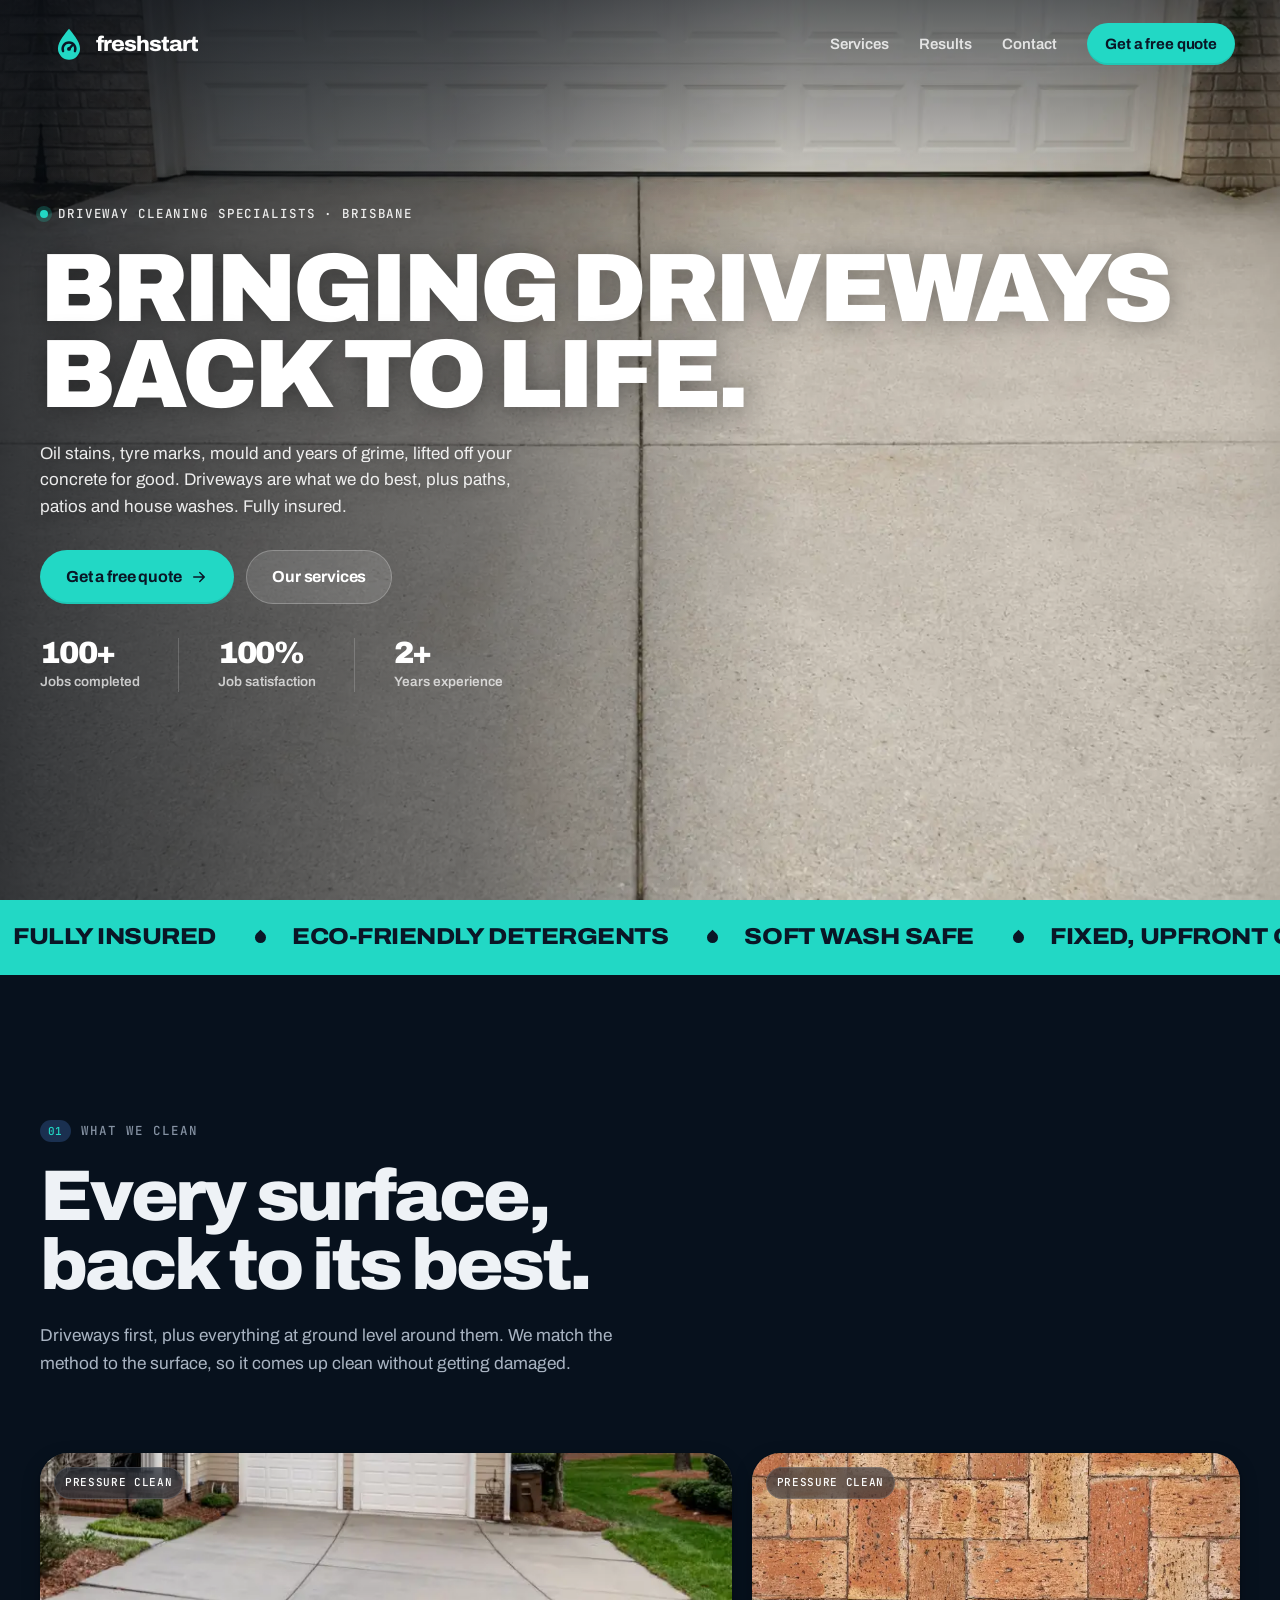
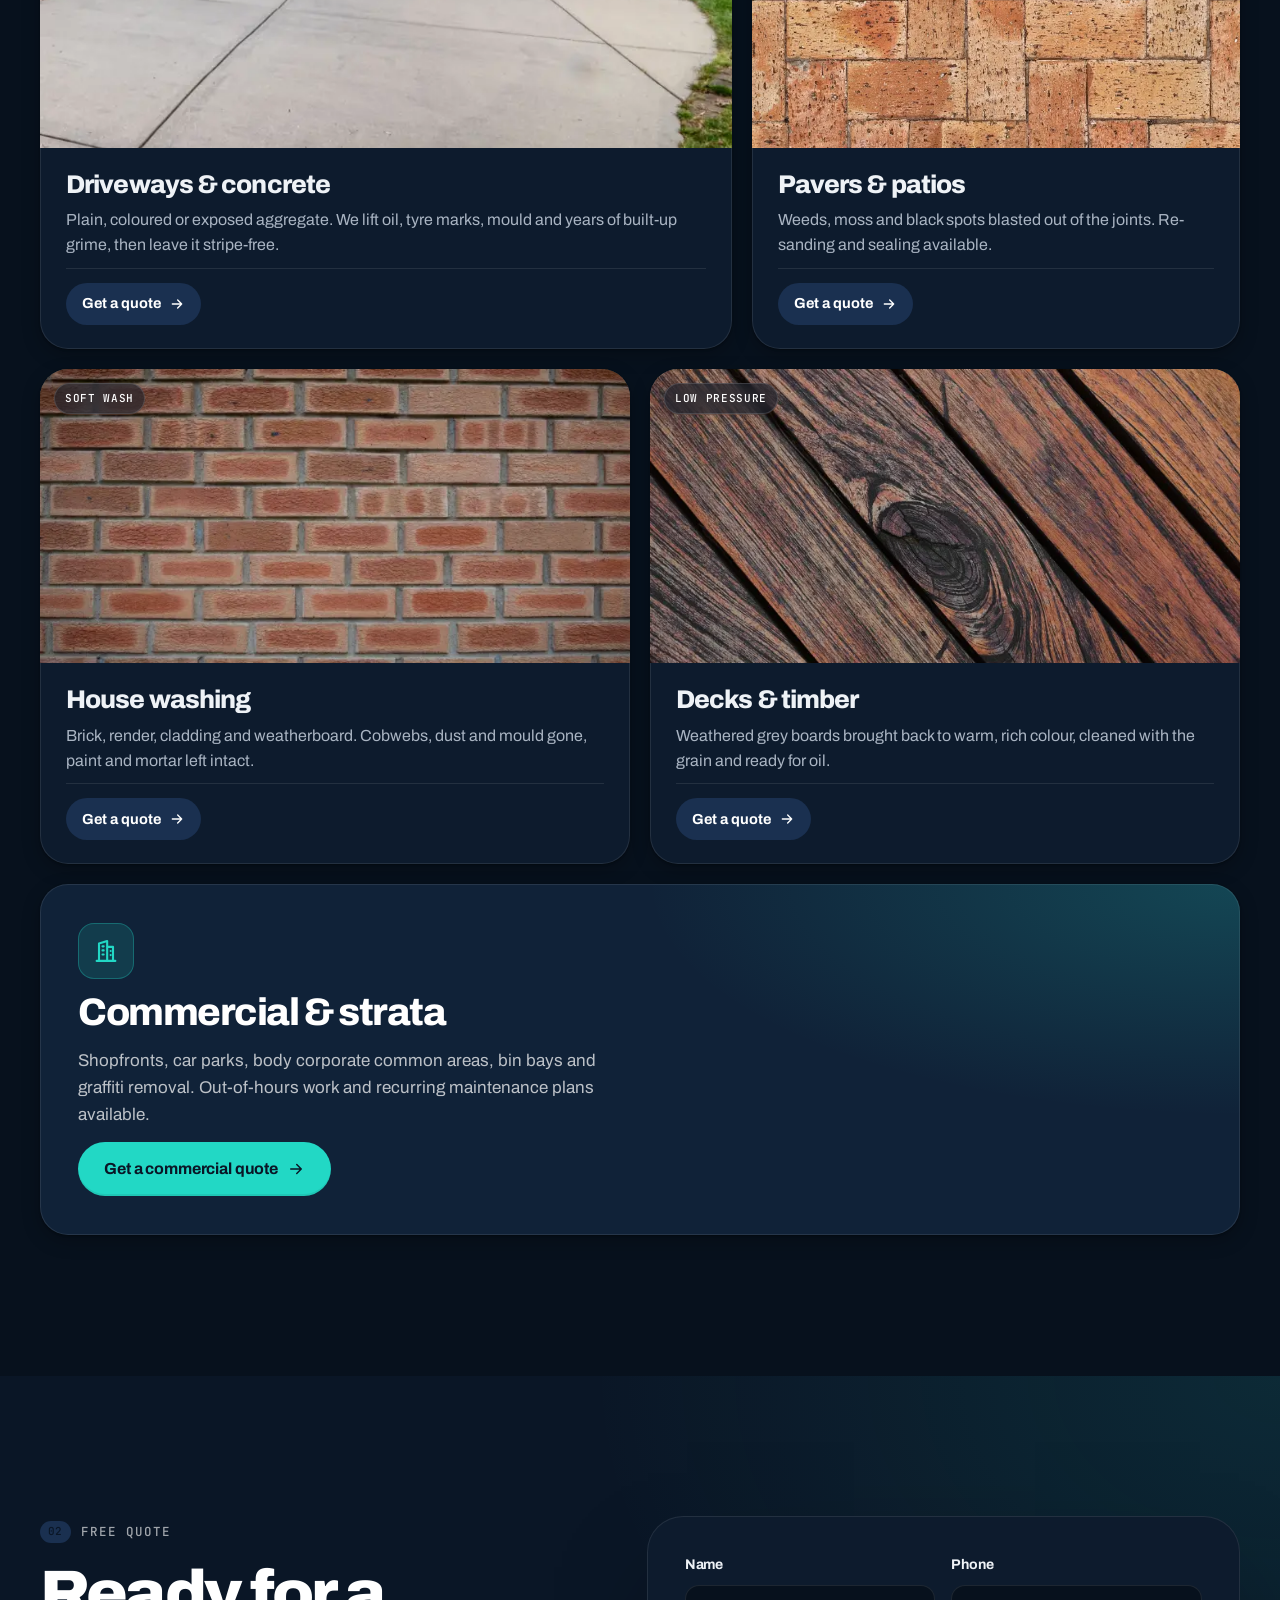
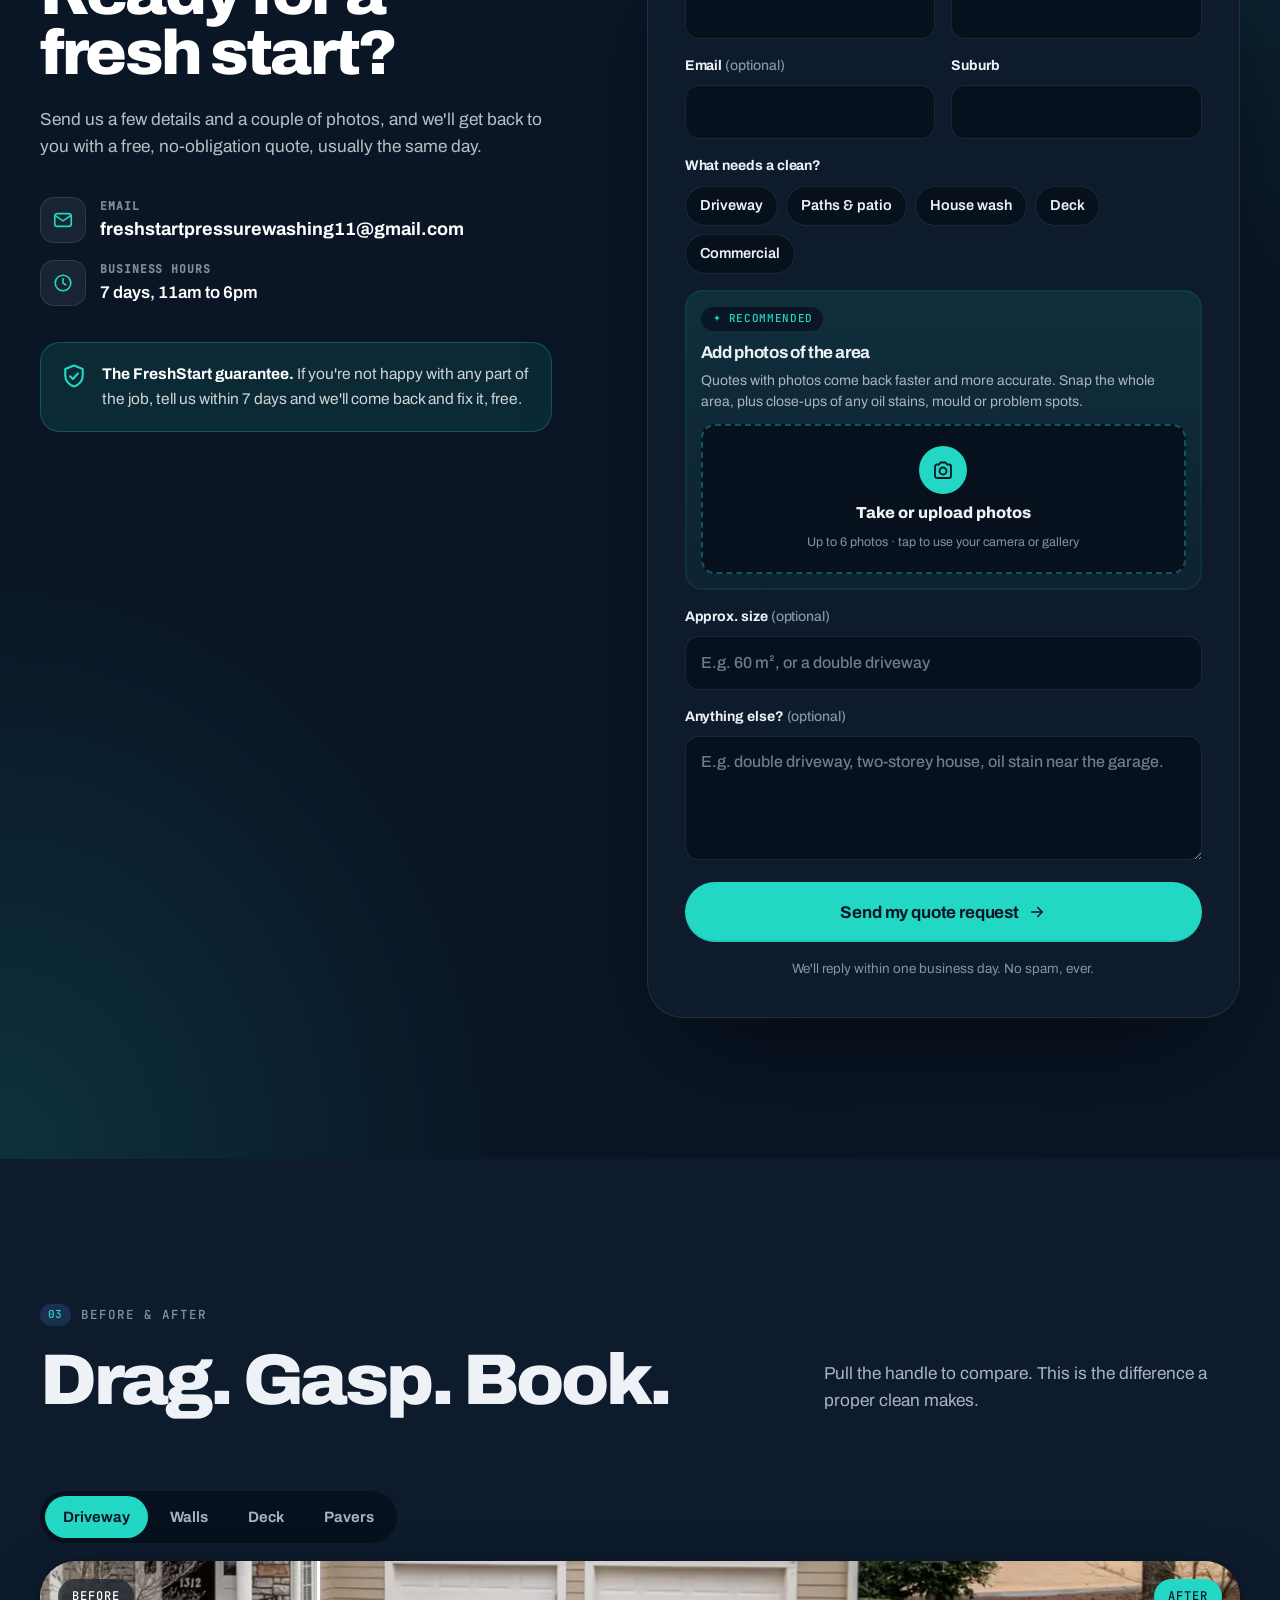
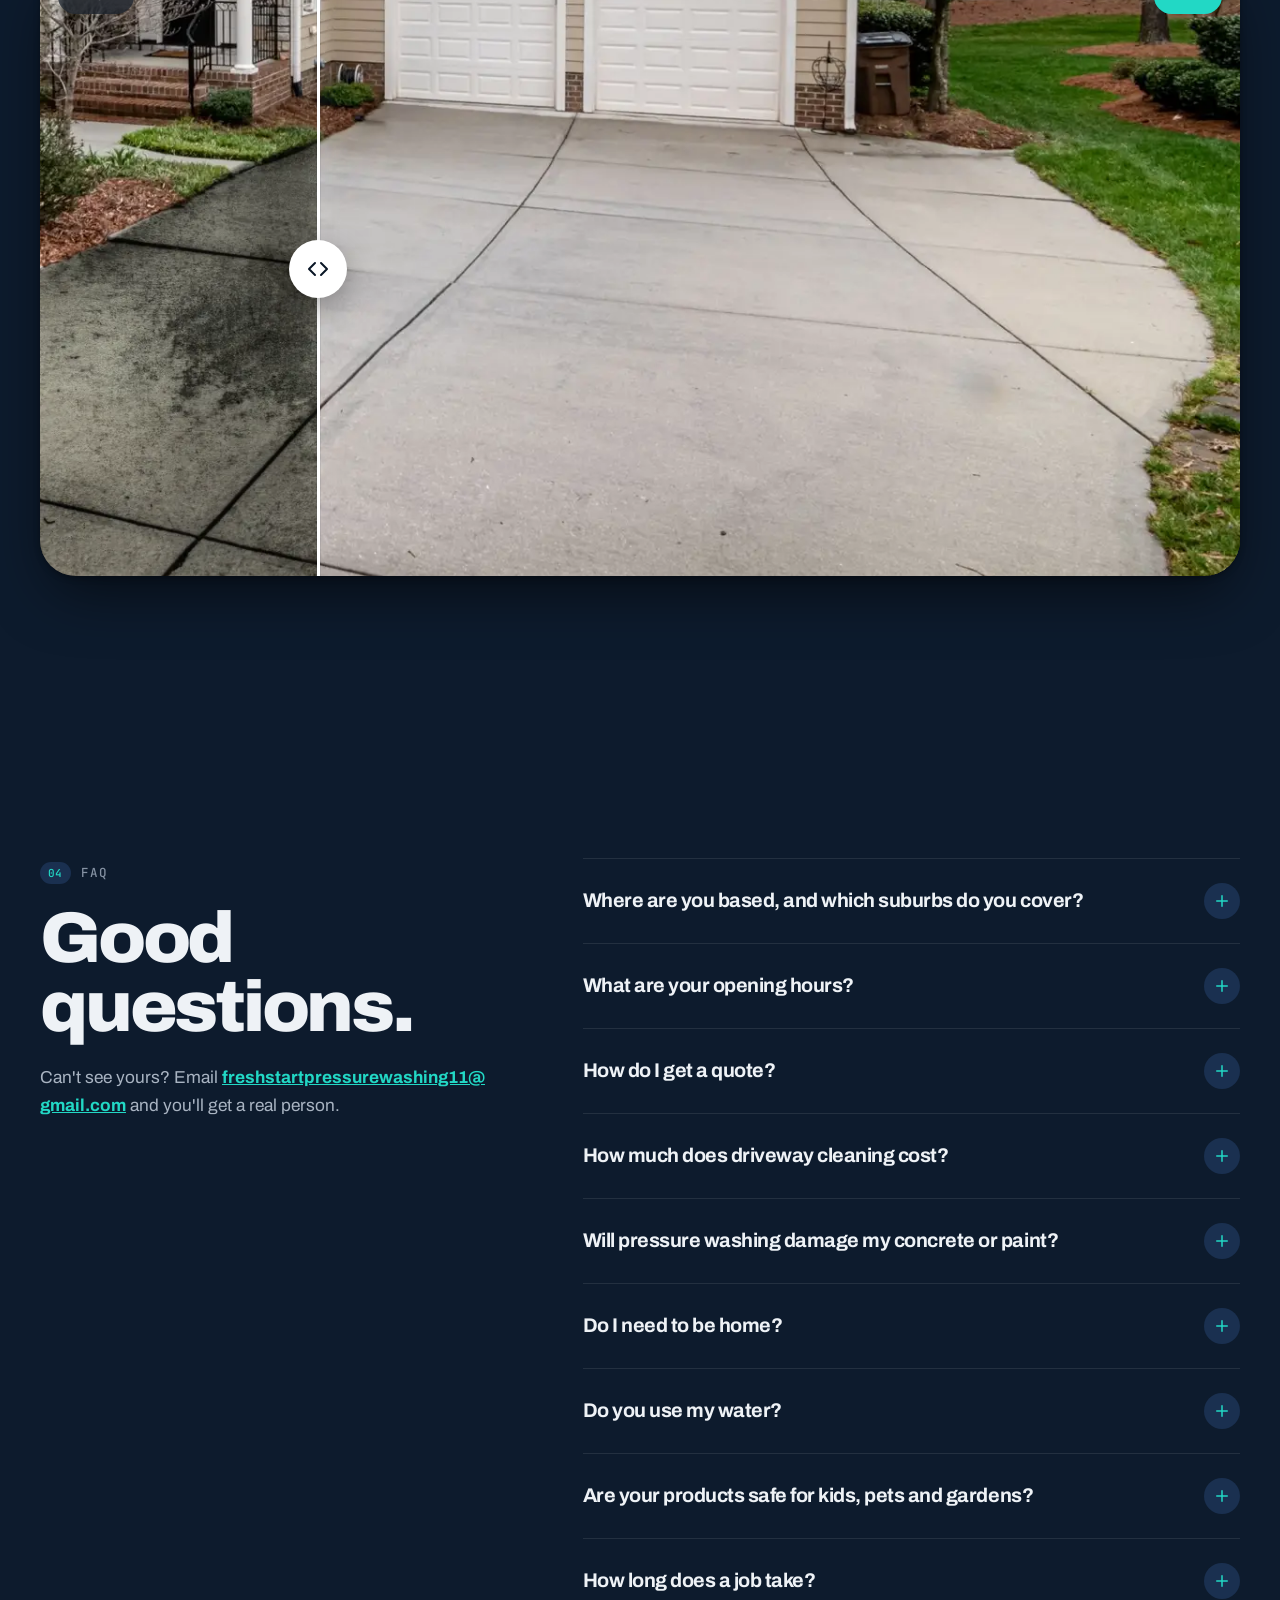
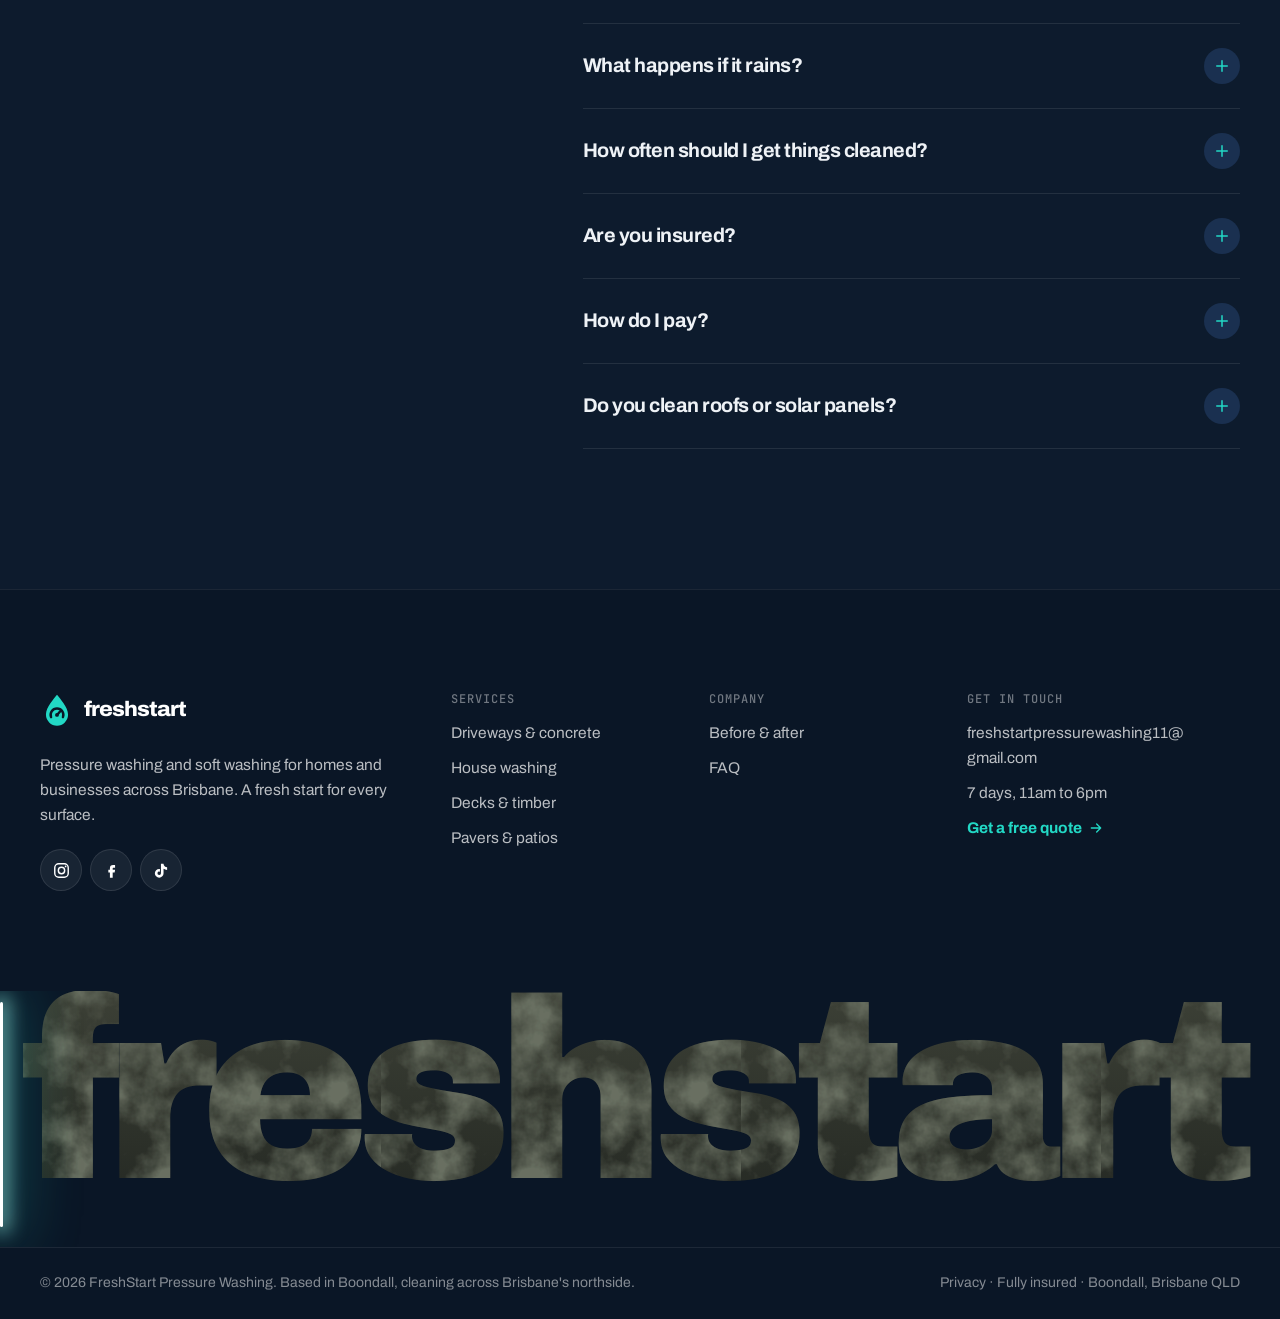
==== commit 0aa5469b: "SEO: lead title with full brand name + Brisbane, WebSite/alternateName schema Co-Authored-By: Claude" ====
--- a/index.html
+++ b/index.html
@@ -3,8 +3,8 @@
 <head>
 <meta charset="utf-8">
 <meta name="viewport" content="width=device-width, initial-scale=1, viewport-fit=cover">
-<title>Driveway &amp; Pressure Cleaning Brisbane | FreshStart, Boondall</title>
-<meta name="description" content="Driveway, path, paver and house cleaning across Brisbane's northside. Based in Boondall, open 7 days 11am to 6pm, fully insured. Email us photos for a free quote.">
+<title>FreshStart Pressure Washing Brisbane | Driveway Cleaning, Boondall</title>
+<meta name="description" content="FreshStart Pressure Washing Brisbane: driveway, path, paver and house cleaning across Brisbane's northside. Based in Boondall, open 7 days 11am to 6pm, fully insured. Email us photos for a free quote.">
 <link rel="canonical" href="https://freshstart-washing.web.app/">
 <meta name="theme-color" content="#0A1626">
 <meta name="color-scheme" content="dark">
@@ -18,7 +18,7 @@
 <meta property="og:site_name" content="FreshStart Pressure Washing">
 <meta property="og:locale" content="en_AU">
 <meta property="og:url" content="https://freshstart-washing.web.app/">
-<meta property="og:title" content="FreshStart Pressure Washing | A fresh start for every surface.">
+<meta property="og:title" content="FreshStart Pressure Washing Brisbane | A fresh start for every surface.">
 <meta property="og:description" content="Driveway, path, paver and house cleaning across Brisbane's northside. Open 7 days, fully insured, free quotes by email.">
 <meta property="og:image" content="https://freshstart-washing.web.app/assets/img/og-image.jpg">
 <meta property="og:image:width" content="1200">
@@ -48,11 +48,15 @@
 </script>
 
 <script type="application/ld+json">
+{"@context":"https://schema.org","@type":"WebSite","@id":"https://freshstart-washing.web.app/#website","name":"FreshStart Pressure Washing","alternateName":["FreshStart Pressure Washing Brisbane","FreshStart Washing"],"url":"https://freshstart-washing.web.app/"}
+</script>
+<script type="application/ld+json">
 {
   "@context": "https://schema.org",
   "@type": "HomeAndConstructionBusiness",
   "@id": "https://freshstart-washing.web.app/#business",
   "name": "FreshStart Pressure Washing",
+  "alternateName": ["FreshStart Pressure Washing Brisbane", "FreshStart Pressure Washing Boondall", "FreshStart Washing"],
   "slogan": "A fresh start for every surface.",
   "description": "Pressure washing and soft washing for driveways, paths, patios, pavers, decks and house exteriors.",
   "url": "https://freshstart-washing.web.app/",
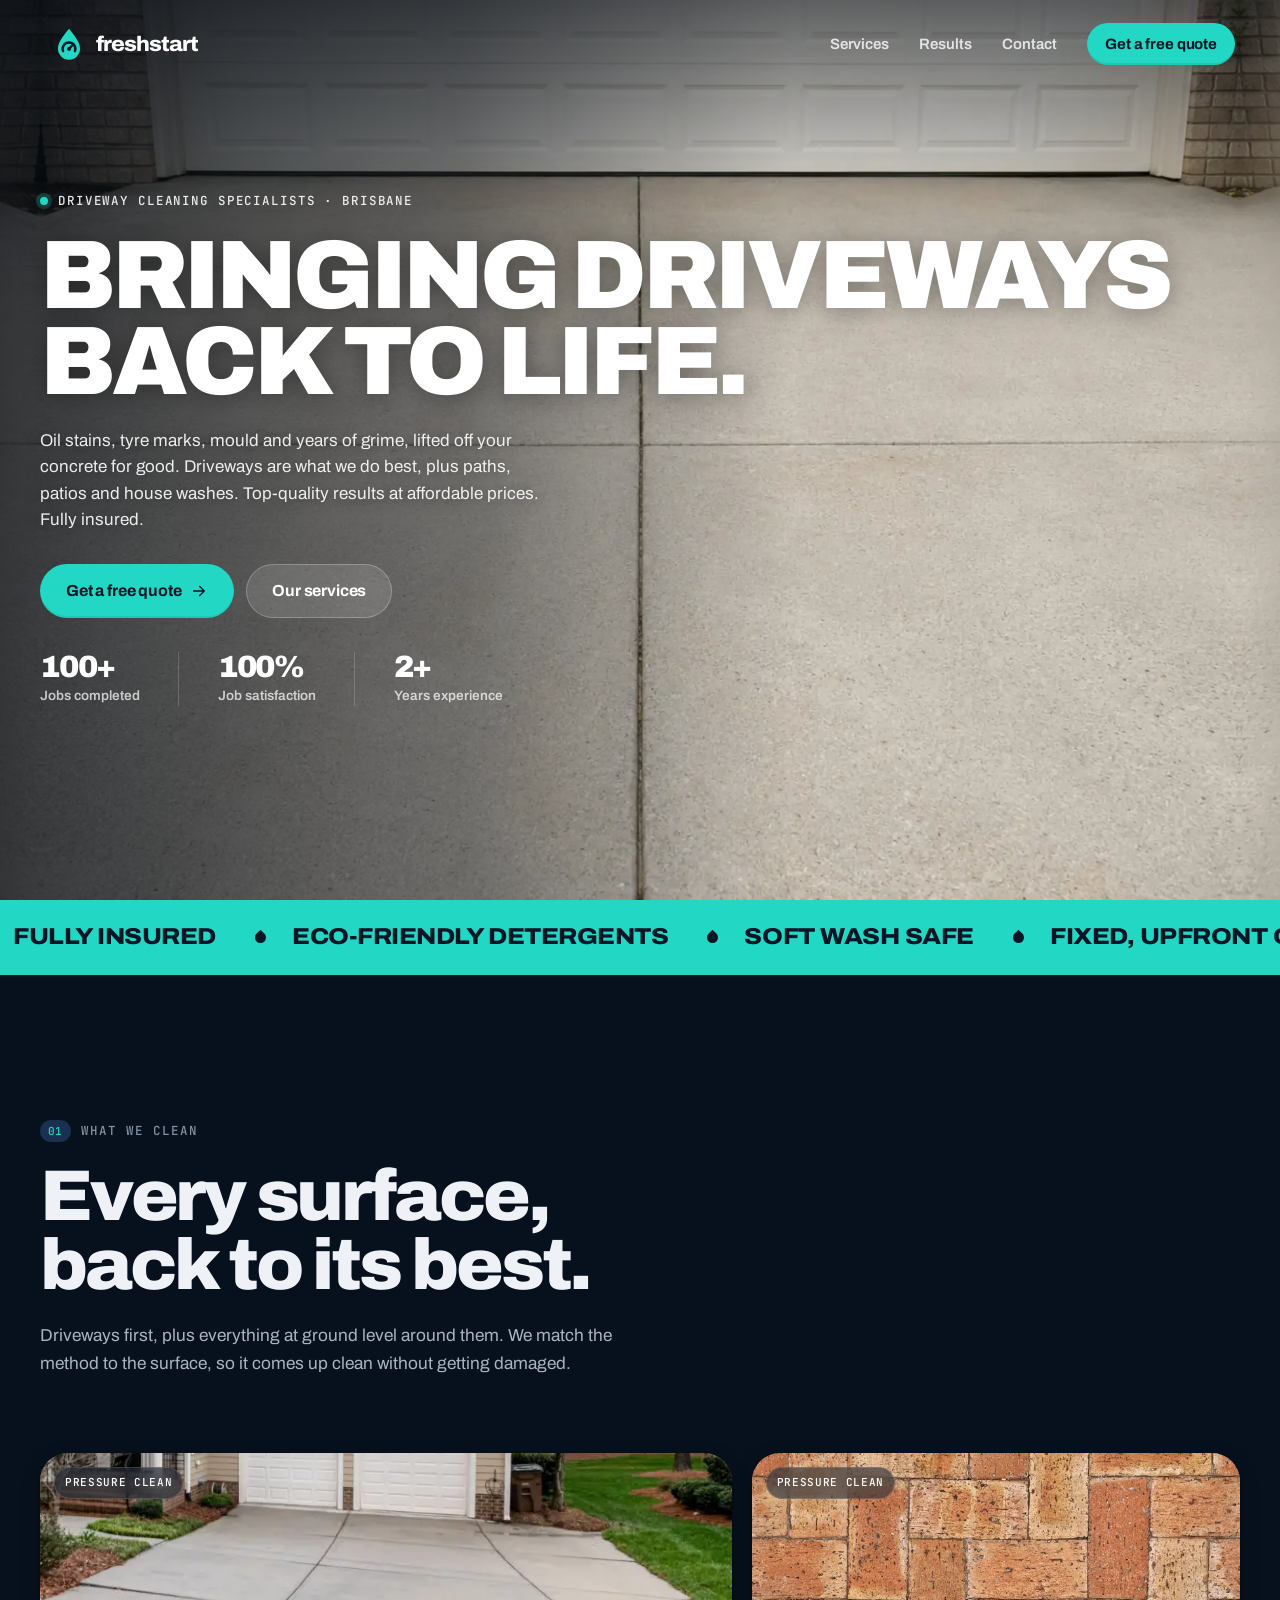
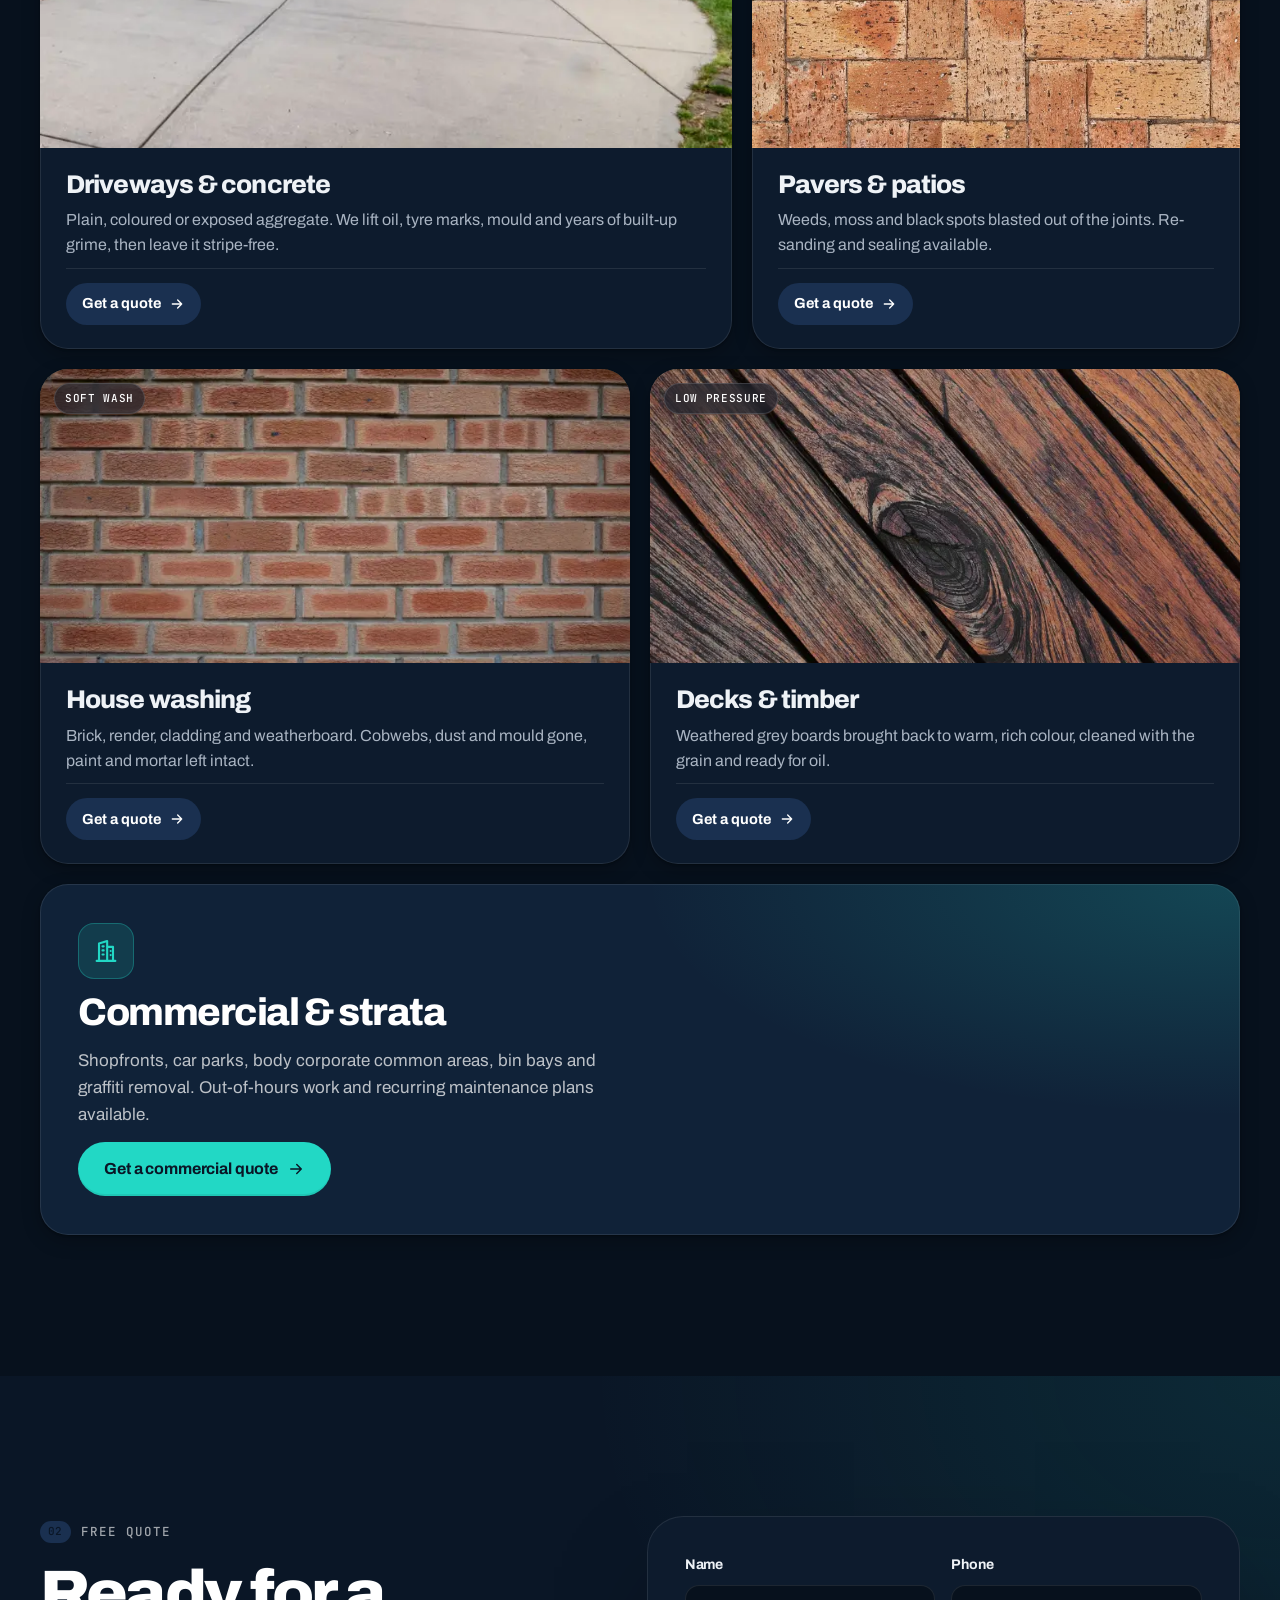
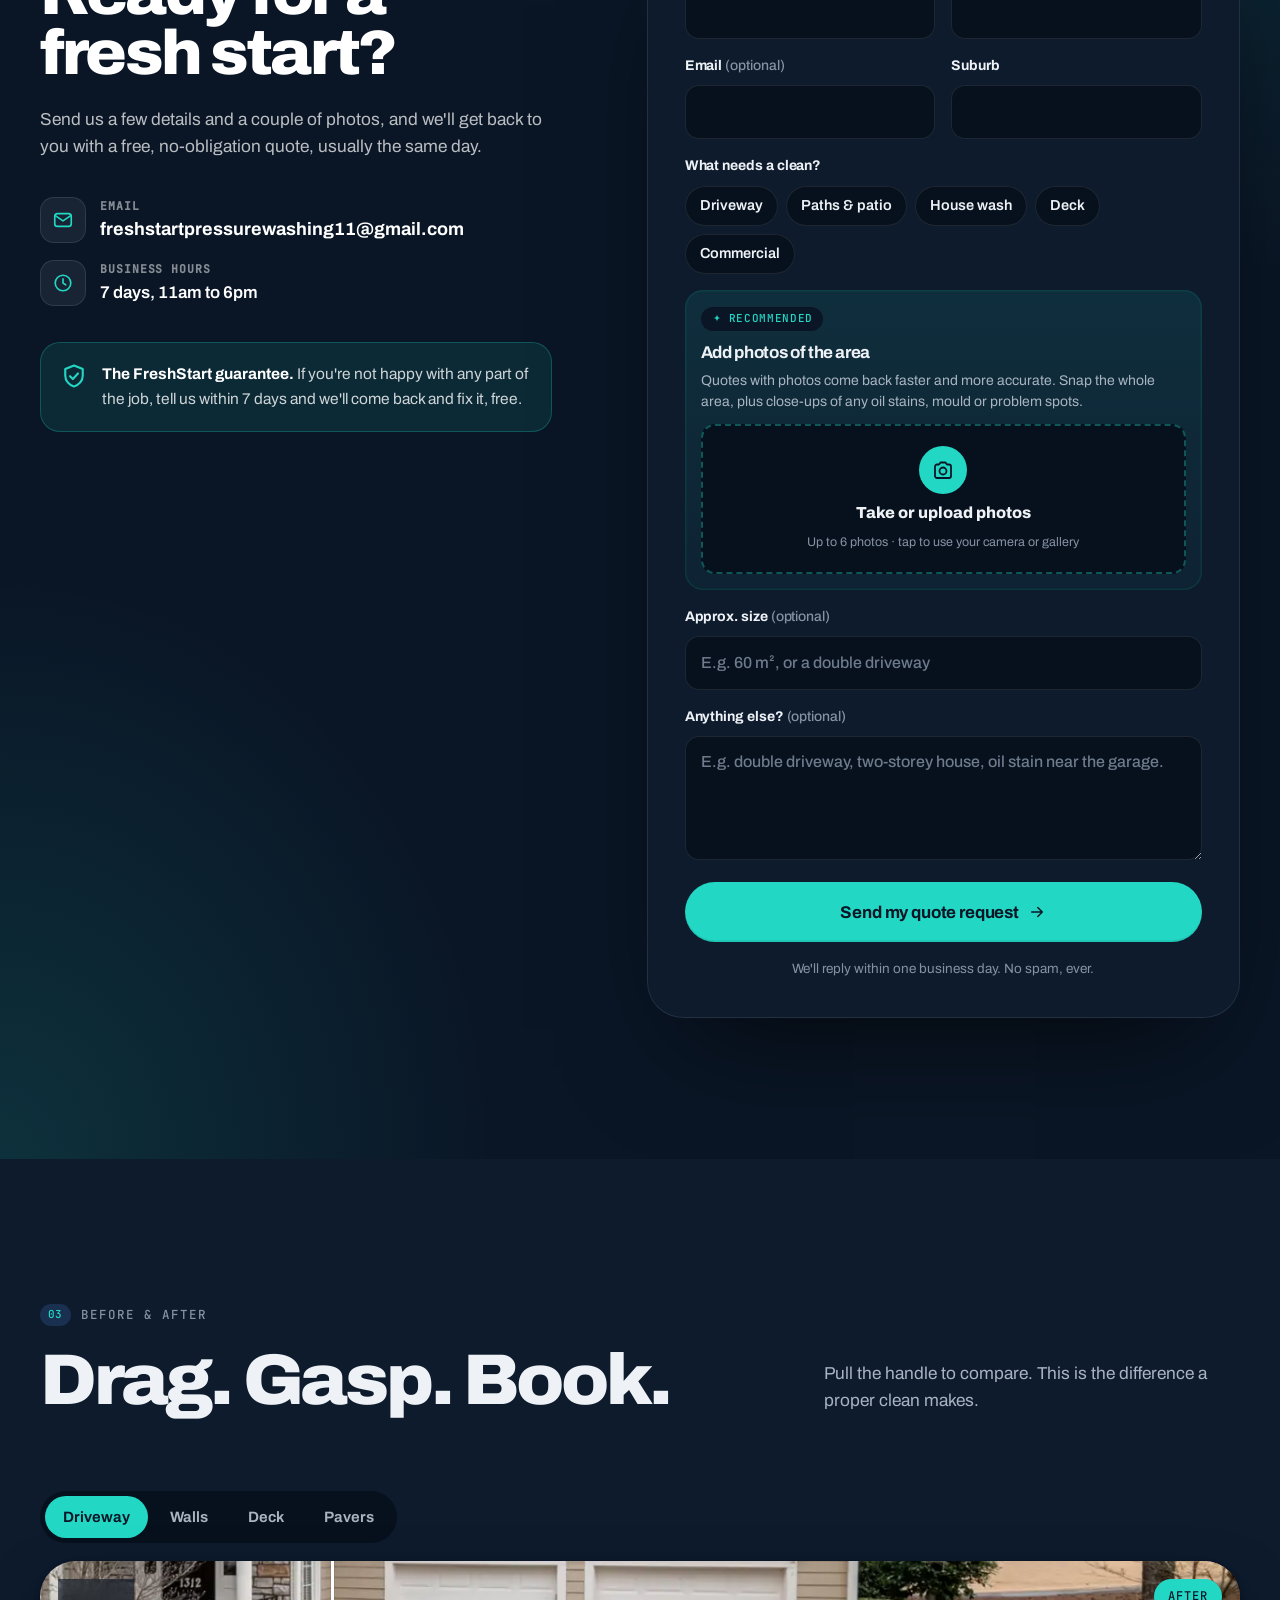
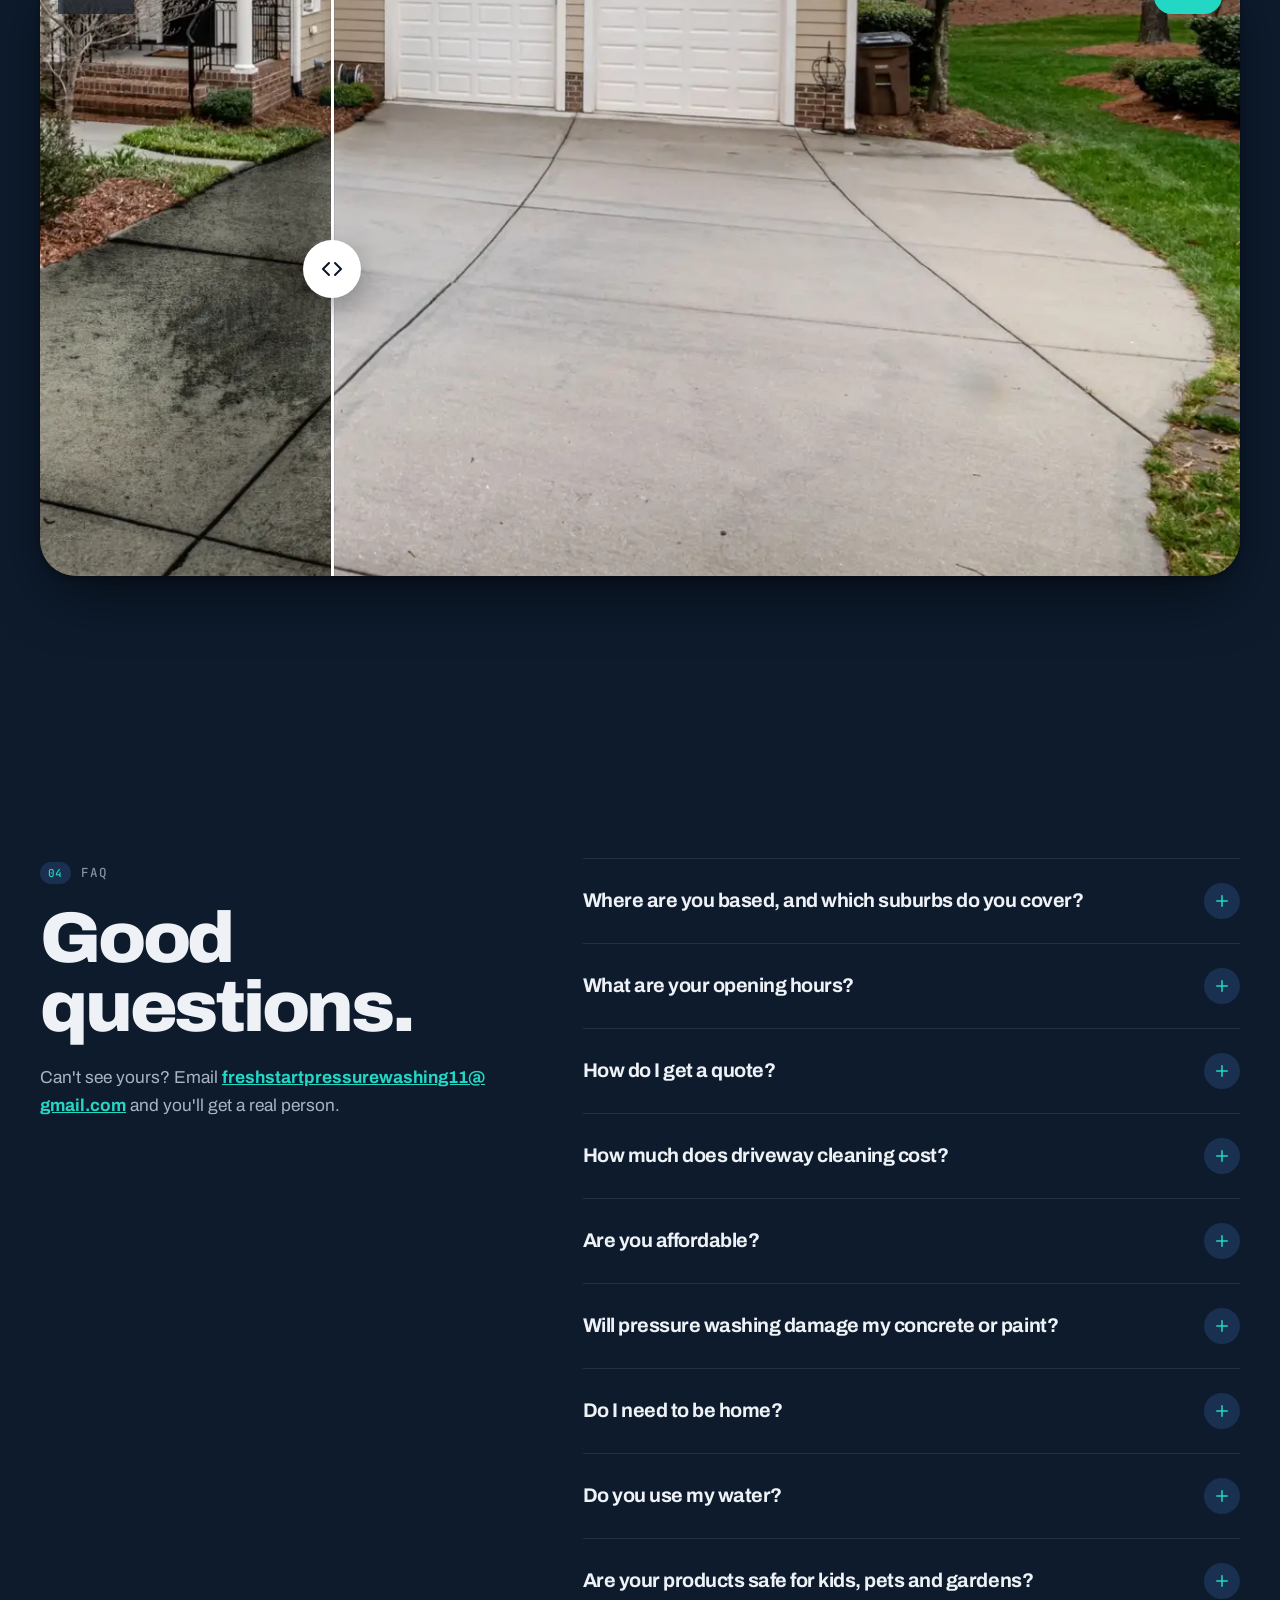
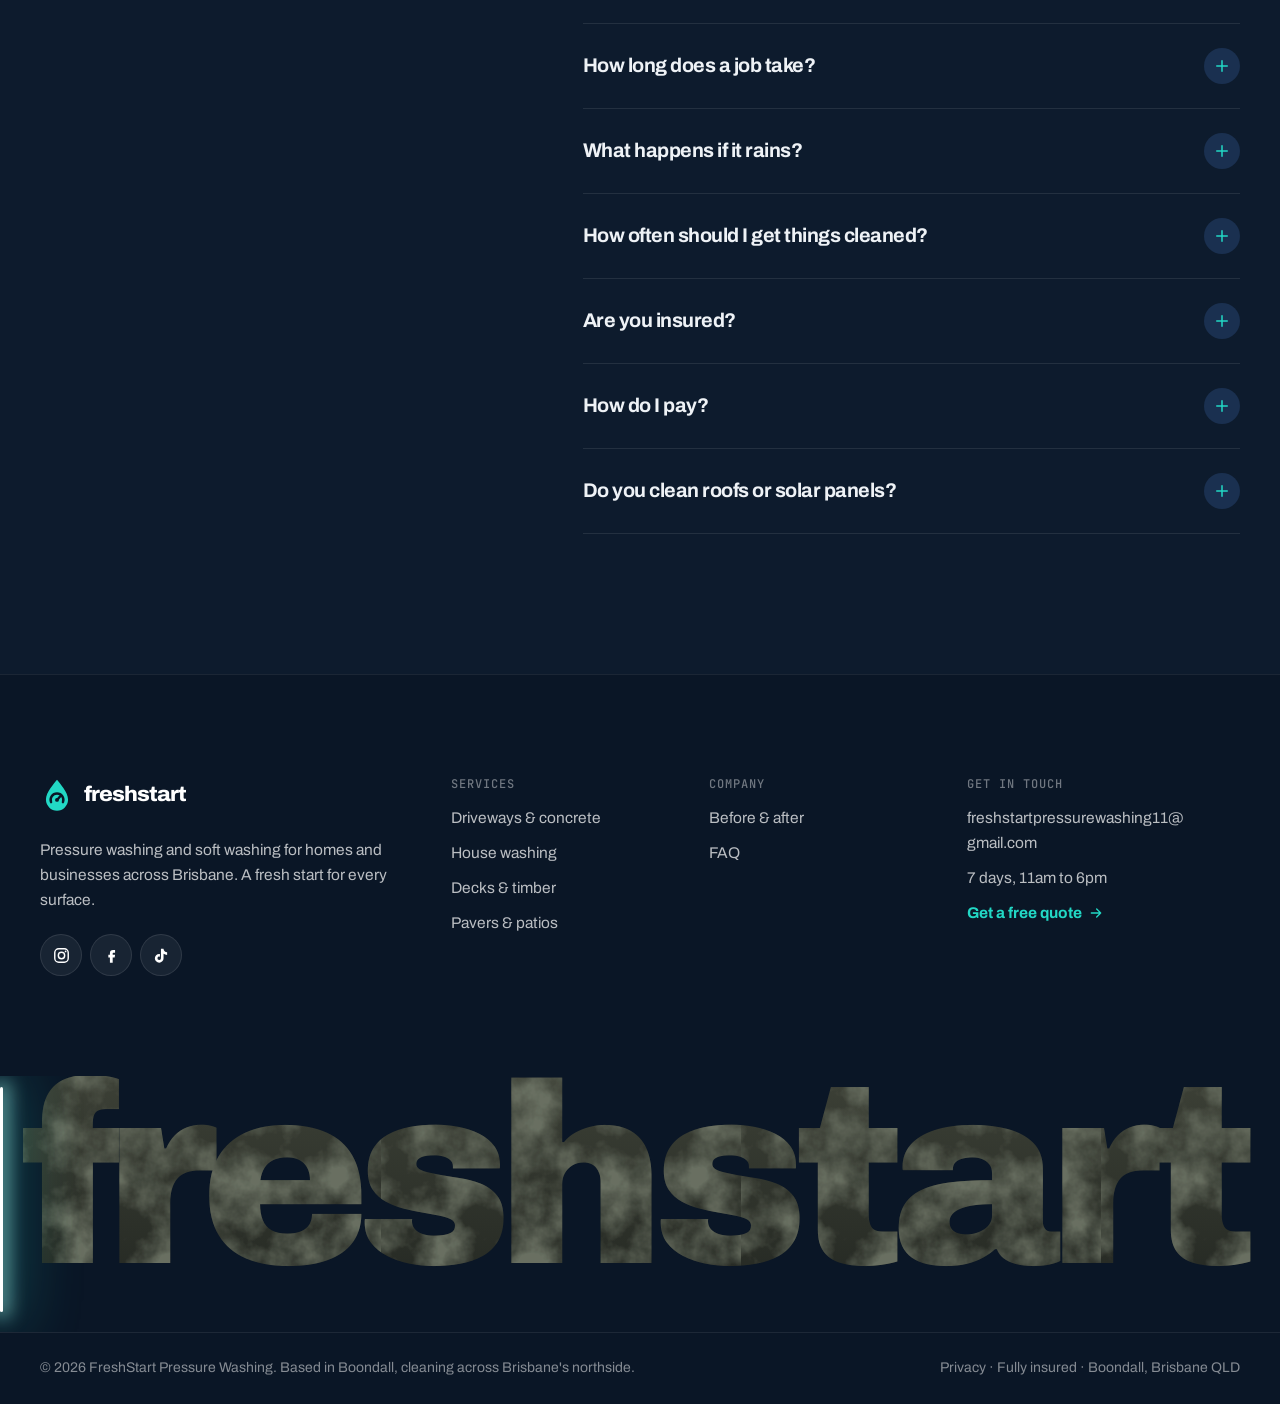
==== commit 12213ac2: "Promote affordable prices + quality: hero, meta, FAQ, schema, llms.txt Co-Authored-By: Claude Opus 5" ====
--- a/index.html
+++ b/index.html
@@ -4,7 +4,7 @@
 <meta charset="utf-8">
 <meta name="viewport" content="width=device-width, initial-scale=1, viewport-fit=cover">
 <title>FreshStart Pressure Washing Brisbane | Driveway Cleaning, Boondall</title>
-<meta name="description" content="FreshStart Pressure Washing Brisbane: driveway, path, paver and house cleaning across Brisbane's northside. Based in Boondall, open 7 days 11am to 6pm, fully insured. Email us photos for a free quote.">
+<meta name="description" content="FreshStart Pressure Washing Brisbane: driveway, path, paver and house cleaning across Brisbane's northside. Affordable prices, quality results. Based in Boondall, open 7 days 11am to 6pm, fully insured. Email us photos for a free quote.">
 <link rel="canonical" href="https://freshstart-washing.web.app/">
 <meta name="theme-color" content="#0A1626">
 <meta name="color-scheme" content="dark">
@@ -58,7 +58,7 @@
   "name": "FreshStart Pressure Washing",
   "alternateName": ["FreshStart Pressure Washing Brisbane", "FreshStart Pressure Washing Boondall", "FreshStart Washing"],
   "slogan": "A fresh start for every surface.",
-  "description": "Pressure washing and soft washing for driveways, paths, patios, pavers, decks and house exteriors.",
+  "description": "Pressure washing and soft washing for driveways, paths, patios, pavers, decks and house exteriors. Affordable prices, high-quality results and free fixed quotes.",
   "url": "https://freshstart-washing.web.app/",
   "email": "freshstartpressurewashing11@gmail.com",
   "hasMap": "https://maps.google.com/?cid=8337086827298648379",
@@ -66,7 +66,7 @@
   "knowsAbout": ["Driveway cleaning", "Pressure washing", "Concrete cleaning", "Paver cleaning", "House washing", "Soft washing", "Oil stain removal"],
   "image": "https://freshstart-washing.web.app/assets/img/og-image.jpg",
   "logo": "https://freshstart-washing.web.app/assets/img/logo-mark-512.png",
-  "priceRange": "$$",
+  "priceRange": "$",
   "address": { "@type": "PostalAddress", "streetAddress": "Shop 6/2421 Sandgate Rd", "addressLocality": "Boondall", "addressRegion": "QLD", "postalCode": "4034", "addressCountry": "AU" },
   "areaServed": [{ "@type": "Place", "name": "Boondall, QLD" }, { "@type": "Place", "name": "Nudgee, QLD" }, { "@type": "Place", "name": "Taigum, QLD" }, { "@type": "Place", "name": "Zillmere, QLD" }, { "@type": "Place", "name": "Geebung, QLD" }, { "@type": "Place", "name": "Banyo, QLD" }, { "@type": "Place", "name": "Virginia, QLD" }, { "@type": "Place", "name": "Northgate, QLD" }, { "@type": "Place", "name": "Aspley, QLD" }, { "@type": "Place", "name": "Chermside, QLD" }, { "@type": "Place", "name": "Carseldine, QLD" }, { "@type": "Place", "name": "Fitzgibbon, QLD" }, { "@type": "Place", "name": "Bracken Ridge, QLD" }, { "@type": "Place", "name": "Deagon, QLD" }, { "@type": "Place", "name": "Sandgate, QLD" }, { "@type": "Place", "name": "Brighton, QLD" }, { "@type": "Place", "name": "Shorncliffe, QLD" }, { "@type": "Place", "name": "Bald Hills, QLD" }, { "@type": "Place", "name": "Brisbane, QLD" }],
   "openingHoursSpecification": [
@@ -118,7 +118,15 @@
    "name": "How much does driveway cleaning cost?",
    "acceptedAnswer": {
     "@type": "Answer",
-    "text": "Every driveway is different in size, surface and how much oil, mould or grime is on it, so we quote each job individually. Send us a photo and you'll get a free, fixed quote with no surprises."
+    "text": "Every driveway is different in size, surface and how much oil, mould or grime is on it, so we quote each job individually. Send us a photo and you'll get a free, fixed quote with no surprises. Our prices are affordable and competitive for Brisbane's northside, and the price we quote is the price you pay."
+   }
+  },
+  {
+   "@type": "Question",
+   "name": "Are you affordable?",
+   "acceptedAnswer": {
+    "@type": "Answer",
+    "text": "Yes. We keep our prices low and fair without cutting corners: professional equipment, careful work and a clean you'll be happy with. Email us a photo for a free quote and compare."
    }
   },
   {
@@ -288,7 +296,7 @@
       <div class="wrap">
         <p class="hero__eyebrow fade"><span class="dot" aria-hidden="true"></span>Driveway cleaning specialists · Brisbane</p>
         <h1 class="hero__title fade" id="hero-title"><span class="ln">Bringing driveways</span> <span class="ln">back to life.</span></h1>
-        <p class="hero__lede fade">Oil stains, tyre marks, mould and years of grime, lifted off your concrete for good. Driveways are what we do best, plus paths, patios and house washes. Fully insured.</p>
+        <p class="hero__lede fade">Oil stains, tyre marks, mould and years of grime, lifted off your concrete for good. Driveways are what we do best, plus paths, patios and house washes. Top-quality results at affordable prices. Fully insured.</p>
         <div class="hero__ctas fade">
           <a class="btn btn--primary" href="#quote">Get a free quote <svg aria-hidden="true"><use href="#i-arrow"/></svg></a>
           <a class="btn btn--glass" href="#services">Our services</a>
@@ -559,7 +567,11 @@
       </details>
       <details class="qa">
         <summary>How much does driveway cleaning cost?<span class="qa__icon" aria-hidden="true"><svg><use href="#i-plus"/></svg></span></summary>
-        <div class="qa__a"><p>Every driveway is different in size, surface and how much oil, mould or grime is on it, so we quote each job individually. Send us a photo and you'll get a free, fixed quote with no surprises.</p></div>
+        <div class="qa__a"><p>Every driveway is different in size, surface and how much oil, mould or grime is on it, so we quote each job individually. Send us a photo and you'll get a free, fixed quote with no surprises. Our prices are affordable and competitive for Brisbane's northside, and the price we quote is the price you pay.</p></div>
+      </details>
+      <details class="qa">
+        <summary>Are you affordable?<span class="qa__icon" aria-hidden="true"><svg><use href="#i-plus"/></svg></span></summary>
+        <div class="qa__a"><p>Yes. We keep our prices low and fair without cutting corners: professional equipment, careful work and a clean you'll be happy with. Email us a photo for a free quote and compare.</p></div>
       </details>
       <details class="qa">
         <summary>Will pressure washing damage my concrete or paint?<span class="qa__icon" aria-hidden="true"><svg><use href="#i-plus"/></svg></span></summary>
